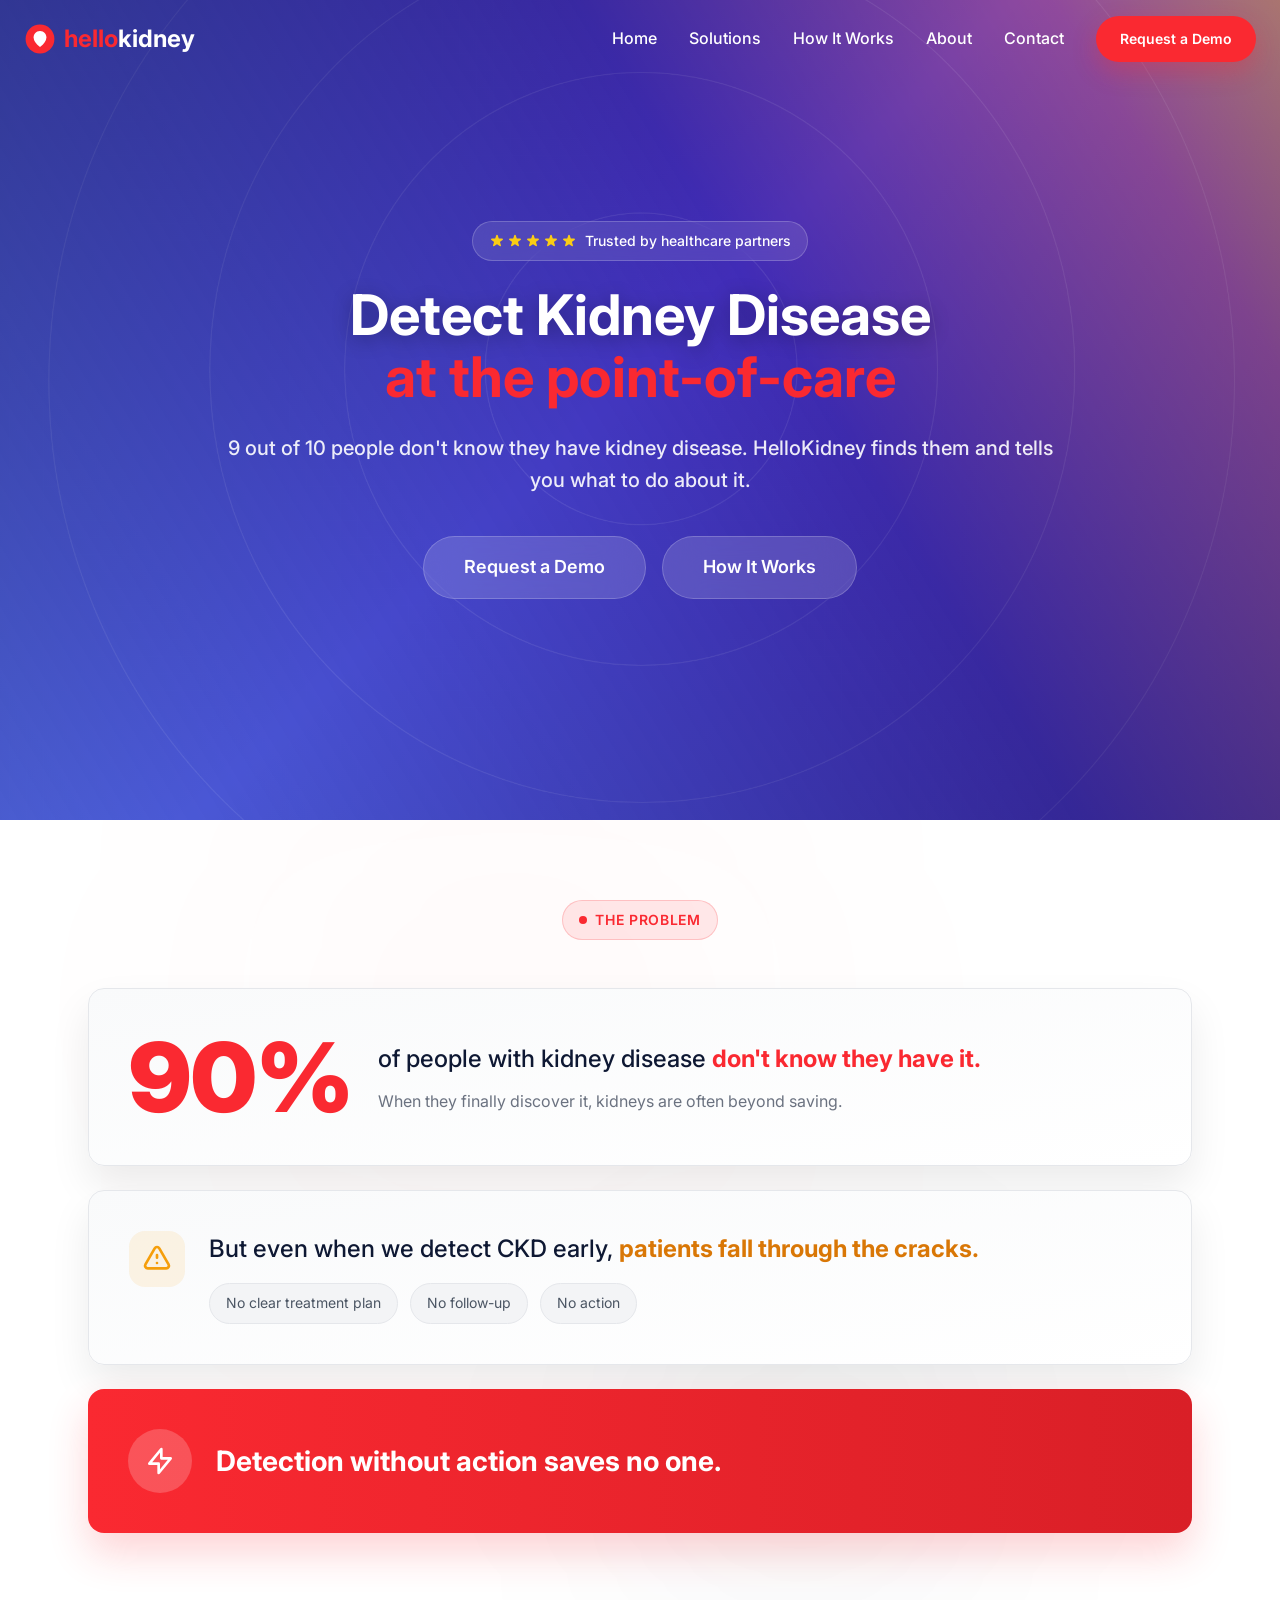
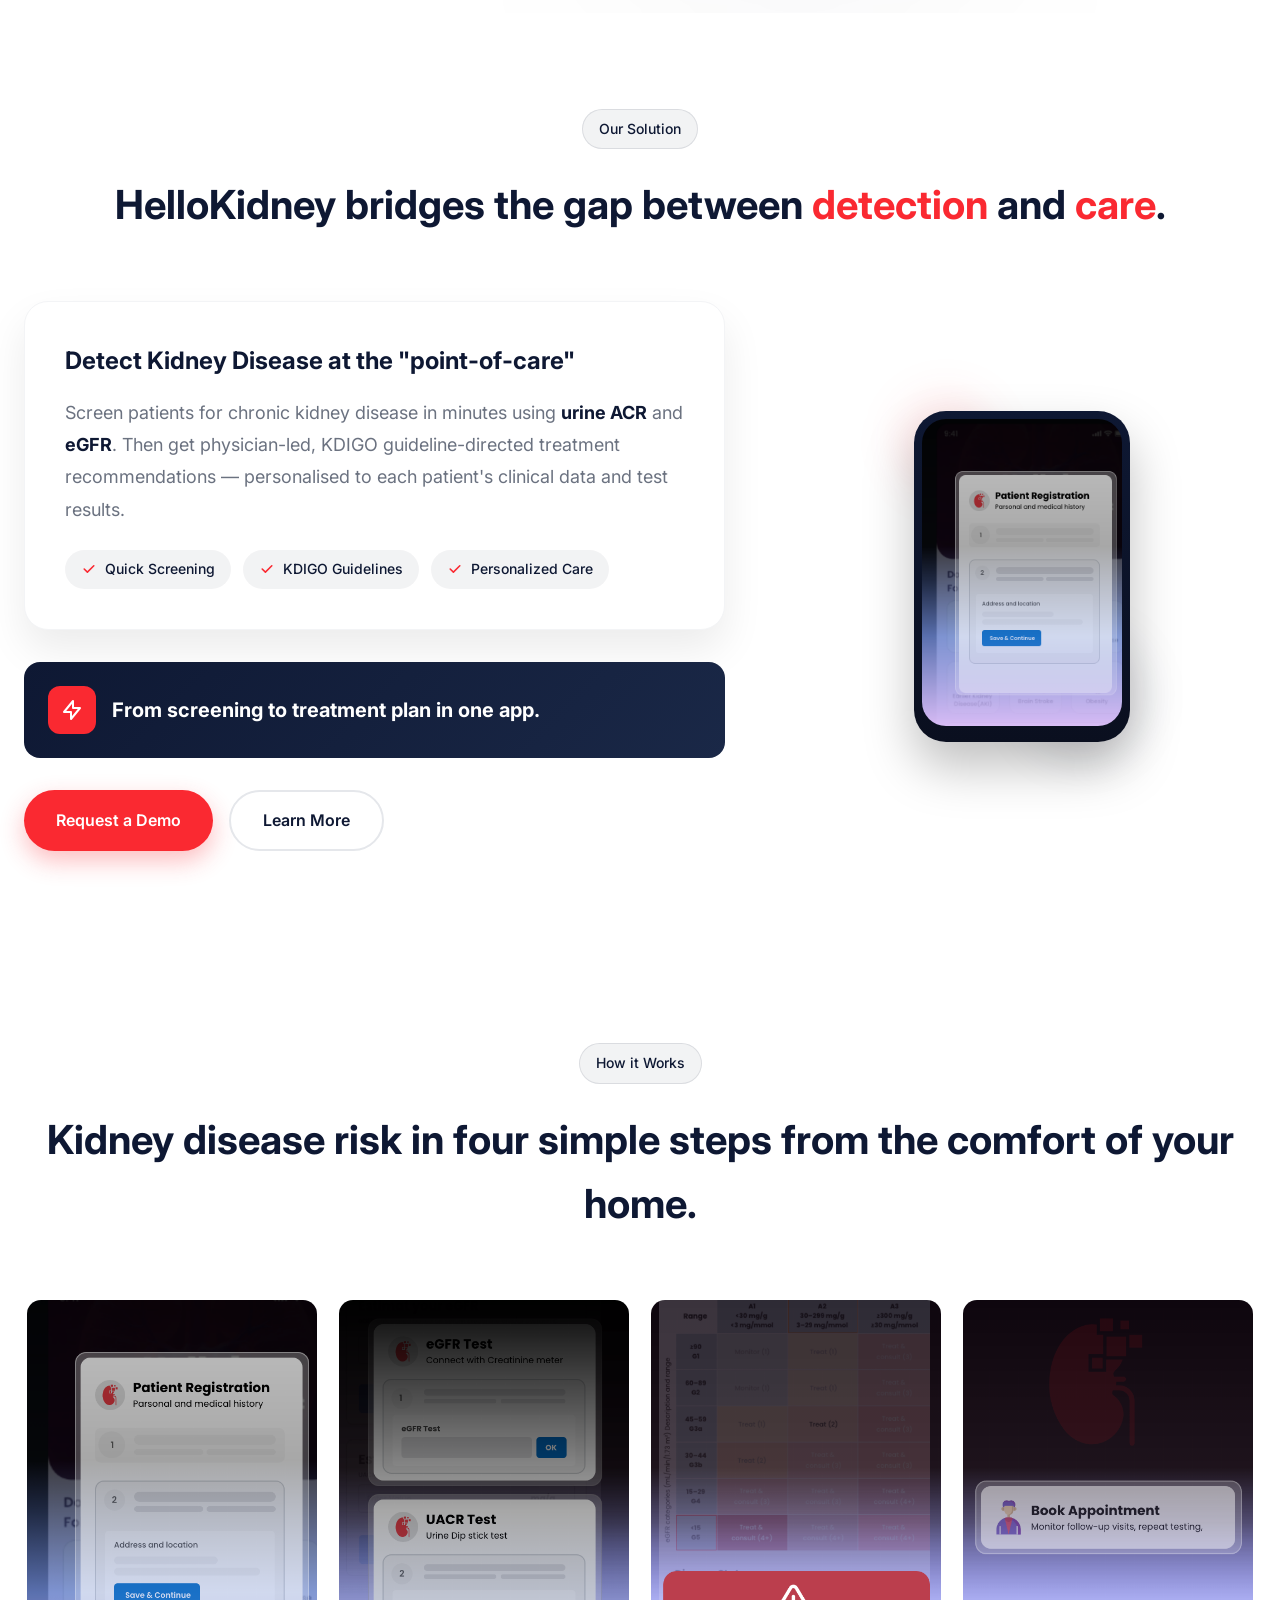
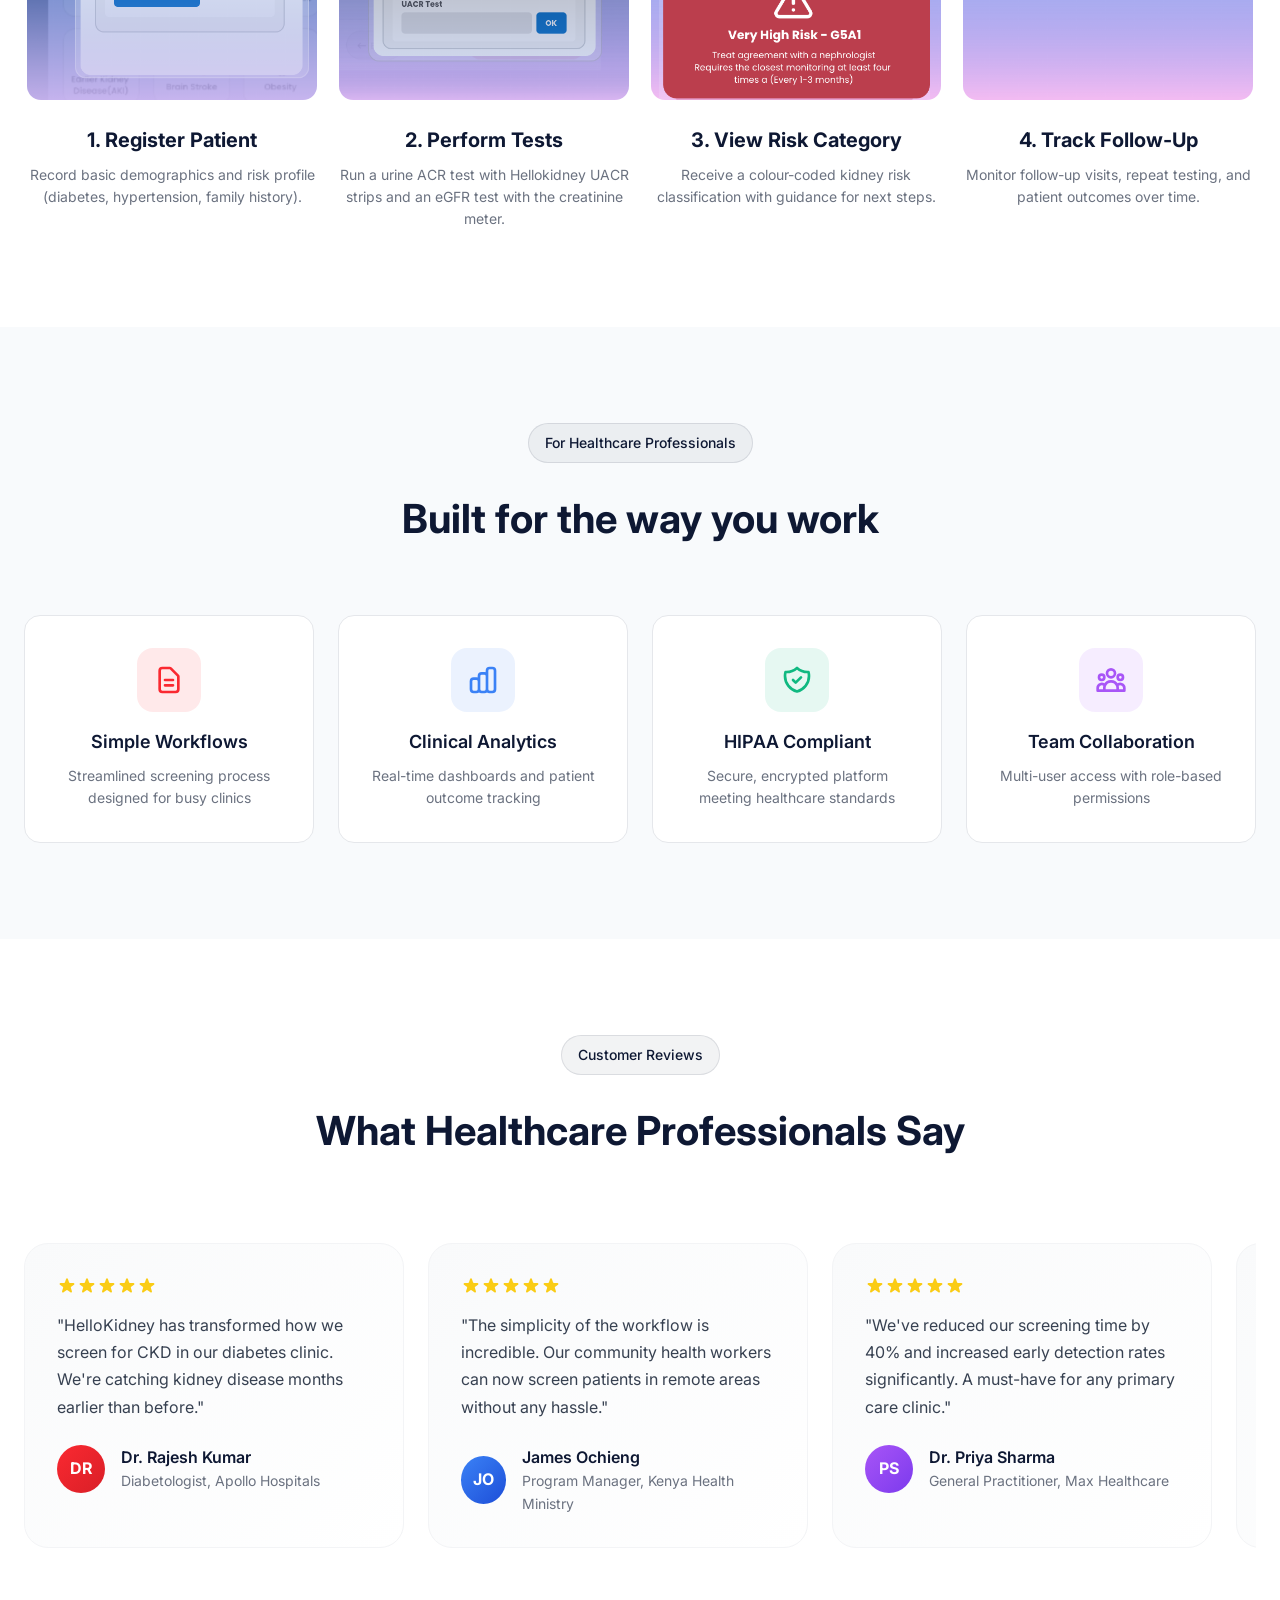
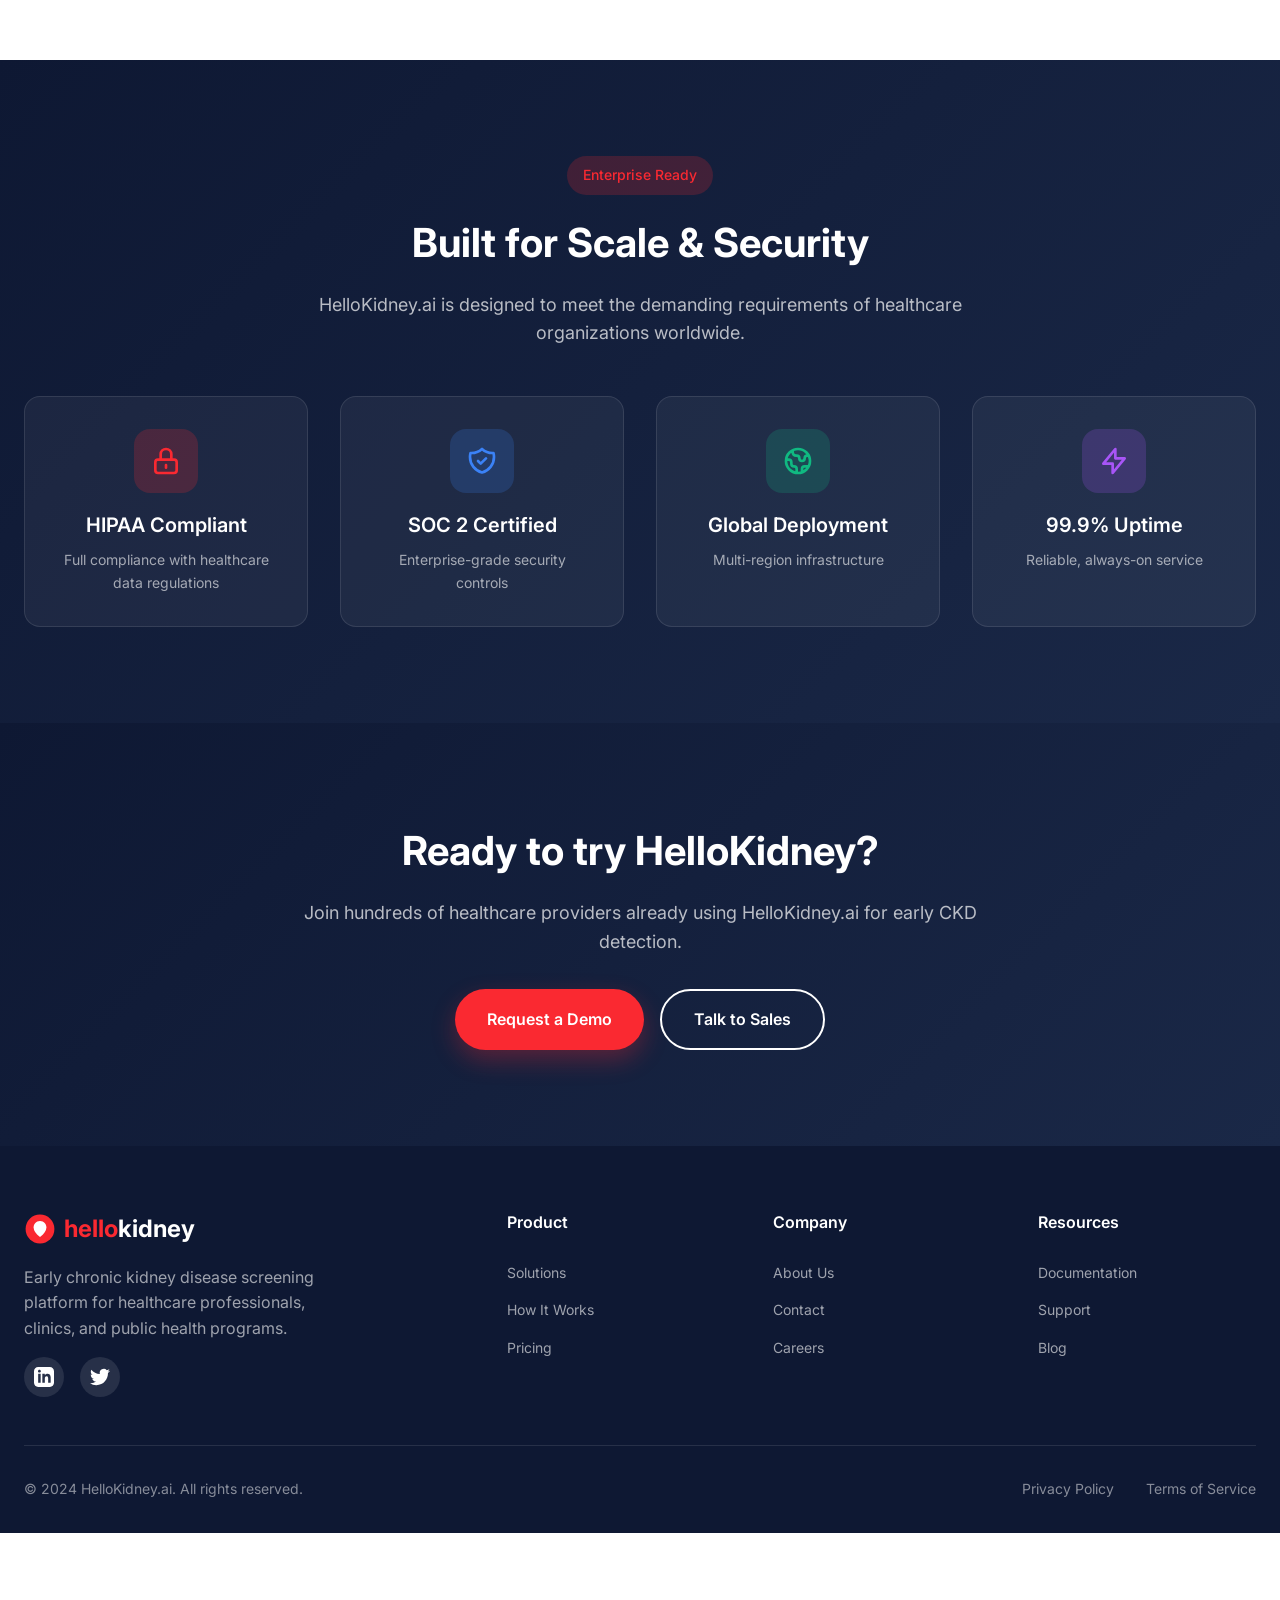
==== static-site/index.html @ 971dfc6e "auto-commit for ce0ed423-d155-4c43-a6c4-57b15a75990b" ====
<!DOCTYPE html>
<html lang="en">
<head>
  <meta charset="UTF-8">
  <meta name="viewport" content="width=device-width, initial-scale=1.0">
  <title>HelloKidney.ai - Early CKD Detection at Point-of-Care</title>
  <meta name="description" content="Detect Kidney Disease at the point-of-care. 9 out of 10 people don't know they have kidney disease. HelloKidney finds them and tells you what to do about it.">
  <link rel="preconnect" href="https://fonts.googleapis.com">
  <link rel="preconnect" href="https://fonts.gstatic.com" crossorigin>
  <link href="https://fonts.googleapis.com/css2?family=Inter:wght@400;500;600;700&display=swap" rel="stylesheet">
  <link rel="stylesheet" href="css/styles.css">
  <style>
    /* Additional styles for home page sections */
    .problem-card {
      background: white;
      border-radius: 1.5rem;
      padding: 2.5rem;
      box-shadow: 0 20px 40px rgba(0,0,0,0.08);
      border: 1px solid #f3f4f6;
    }
    .stat-highlight {
      font-size: 4rem;
      font-weight: 700;
      color: #FA2931;
      line-height: 1;
    }
    .solution-pill {
      display: inline-flex;
      align-items: center;
      gap: 0.5rem;
      padding: 0.5rem 1rem;
      background: rgba(14, 24, 51, 0.05);
      border-radius: 9999px;
      font-size: 0.875rem;
      font-weight: 500;
      color: #0E1833;
    }
    .solution-pill svg {
      width: 16px;
      height: 16px;
      color: #FA2931;
    }
    .review-card {
      flex-shrink: 0;
      width: 380px;
      background: linear-gradient(135deg, #f9fafb, #fff);
      padding: 2rem;
      border-radius: 1.5rem;
      border: 1px solid #f3f4f6;
      transition: all 0.3s ease;
    }
    .review-card:hover {
      box-shadow: 0 20px 40px rgba(0,0,0,0.1);
      border-color: rgba(250, 41, 49, 0.2);
    }
    .reviews-scroll {
      display: flex;
      gap: 1.5rem;
      overflow-x: auto;
      padding: 1rem 0;
      scrollbar-width: none;
      -ms-overflow-style: none;
    }
    .reviews-scroll::-webkit-scrollbar {
      display: none;
    }
    .star {
      width: 20px;
      height: 20px;
      color: #facc15;
    }
    .avatar {
      width: 48px;
      height: 48px;
      border-radius: 50%;
      display: flex;
      align-items: center;
      justify-content: center;
      color: white;
      font-weight: 700;
      font-size: 1rem;
    }
    .enterprise-card {
      background: white;
      border-radius: 1rem;
      padding: 2rem;
      text-align: center;
      border: 1px solid #e5e7eb;
      transition: all 0.3s ease;
    }
    .enterprise-card:hover {
      transform: translateY(-5px);
      box-shadow: 0 20px 40px rgba(0,0,0,0.1);
    }
    .enterprise-icon {
      width: 64px;
      height: 64px;
      border-radius: 1rem;
      display: flex;
      align-items: center;
      justify-content: center;
      margin: 0 auto 1rem;
    }
  </style>
</head>
<body>
  <!-- Header -->
  <header class="header dark">
    <div class="container header-container">
      <a href="index.html" class="logo">
        <svg class="logo-icon" viewBox="0 0 40 40" fill="none">
          <circle cx="20" cy="20" r="18" fill="#FA2931"/>
          <path d="M20 10C15 10 12 14 12 18C12 22 15 26 20 30C25 26 28 22 28 18C28 14 25 10 20 10Z" fill="white"/>
        </svg>
        <span><span class="logo-text-red">hello</span><span class="logo-text-dark">kidney</span></span>
      </a>
      
      <nav class="nav">
        <ul class="nav-links">
          <li><a href="index.html" class="nav-link active">Home</a></li>
          <li><a href="solutions.html" class="nav-link">Solutions</a></li>
          <li><a href="how-it-works.html" class="nav-link">How It Works</a></li>
          <li><a href="about.html" class="nav-link">About</a></li>
          <li><a href="contact.html" class="nav-link">Contact</a></li>
        </ul>
        <a href="contact.html" class="btn btn-primary nav-btn">Request a Demo</a>
        
        <button class="mobile-menu-btn" aria-label="Open menu">
          <svg fill="none" stroke="currentColor" viewBox="0 0 24 24">
            <path stroke-linecap="round" stroke-linejoin="round" stroke-width="2" d="M4 6h16M4 12h16M4 18h16"/>
          </svg>
        </button>
      </nav>
    </div>
  </header>

  <!-- Mobile Menu -->
  <div class="mobile-menu">
    <button class="mobile-menu-close" aria-label="Close menu">
      <svg width="24" height="24" fill="none" stroke="currentColor" viewBox="0 0 24 24">
        <path stroke-linecap="round" stroke-linejoin="round" stroke-width="2" d="M6 18L18 6M6 6l12 12"/>
      </svg>
    </button>
    <ul class="mobile-nav-links">
      <li><a href="index.html" class="mobile-nav-link active">Home</a></li>
      <li><a href="solutions.html" class="mobile-nav-link">Solutions</a></li>
      <li><a href="how-it-works.html" class="mobile-nav-link">How It Works</a></li>
      <li><a href="about.html" class="mobile-nav-link">About</a></li>
      <li><a href="contact.html" class="mobile-nav-link">Contact</a></li>
    </ul>
  </div>

  <!-- Hero Section -->
  <section class="hero" style="background-image: url('assets/hero-bg.png');">
    <div class="hero-overlay"></div>
    <div class="hero-content">
      <div class="hero-badge">
        <div class="stars">
          <svg class="star" fill="currentColor" viewBox="0 0 20 20"><path d="M9.049 2.927c.3-.921 1.603-.921 1.902 0l1.07 3.292a1 1 0 00.95.69h3.462c.969 0 1.371 1.24.588 1.81l-2.8 2.034a1 1 0 00-.364 1.118l1.07 3.292c.3.921-.755 1.688-1.54 1.118l-2.8-2.034a1 1 0 00-1.175 0l-2.8 2.034c-.784.57-1.838-.197-1.539-1.118l1.07-3.292a1 1 0 00-.364-1.118L2.98 8.72c-.783-.57-.38-1.81.588-1.81h3.461a1 1 0 00.951-.69l1.07-3.292z"/></svg>
          <svg class="star" fill="currentColor" viewBox="0 0 20 20"><path d="M9.049 2.927c.3-.921 1.603-.921 1.902 0l1.07 3.292a1 1 0 00.95.69h3.462c.969 0 1.371 1.24.588 1.81l-2.8 2.034a1 1 0 00-.364 1.118l1.07 3.292c.3.921-.755 1.688-1.54 1.118l-2.8-2.034a1 1 0 00-1.175 0l-2.8 2.034c-.784.57-1.838-.197-1.539-1.118l1.07-3.292a1 1 0 00-.364-1.118L2.98 8.72c-.783-.57-.38-1.81.588-1.81h3.461a1 1 0 00.951-.69l1.07-3.292z"/></svg>
          <svg class="star" fill="currentColor" viewBox="0 0 20 20"><path d="M9.049 2.927c.3-.921 1.603-.921 1.902 0l1.07 3.292a1 1 0 00.95.69h3.462c.969 0 1.371 1.24.588 1.81l-2.8 2.034a1 1 0 00-.364 1.118l1.07 3.292c.3.921-.755 1.688-1.54 1.118l-2.8-2.034a1 1 0 00-1.175 0l-2.8 2.034c-.784.57-1.838-.197-1.539-1.118l1.07-3.292a1 1 0 00-.364-1.118L2.98 8.72c-.783-.57-.38-1.81.588-1.81h3.461a1 1 0 00.951-.69l1.07-3.292z"/></svg>
          <svg class="star" fill="currentColor" viewBox="0 0 20 20"><path d="M9.049 2.927c.3-.921 1.603-.921 1.902 0l1.07 3.292a1 1 0 00.95.69h3.462c.969 0 1.371 1.24.588 1.81l-2.8 2.034a1 1 0 00-.364 1.118l1.07 3.292c.3.921-.755 1.688-1.54 1.118l-2.8-2.034a1 1 0 00-1.175 0l-2.8 2.034c-.784.57-1.838-.197-1.539-1.118l1.07-3.292a1 1 0 00-.364-1.118L2.98 8.72c-.783-.57-.38-1.81.588-1.81h3.461a1 1 0 00.951-.69l1.07-3.292z"/></svg>
          <svg class="star" fill="currentColor" viewBox="0 0 20 20"><path d="M9.049 2.927c.3-.921 1.603-.921 1.902 0l1.07 3.292a1 1 0 00.95.69h3.462c.969 0 1.371 1.24.588 1.81l-2.8 2.034a1 1 0 00-.364 1.118l1.07 3.292c.3.921-.755 1.688-1.54 1.118l-2.8-2.034a1 1 0 00-1.175 0l-2.8 2.034c-.784.57-1.838-.197-1.539-1.118l1.07-3.292a1 1 0 00-.364-1.118L2.98 8.72c-.783-.57-.38-1.81.588-1.81h3.461a1 1 0 00.951-.69l1.07-3.292z"/></svg>
        </div>
        <span>Trusted by healthcare partners</span>
      </div>
      
      <h1 class="hero-title">
        Detect Kidney Disease<br>
        <span class="highlight">at the point-of-care</span>
      </h1>
      
      <p class="hero-subtitle">
        9 out of 10 people don't know they have kidney disease. HelloKidney finds them and tells you what to do about it.
      </p>
      
      <div class="hero-buttons">
        <a href="contact.html" class="hero-btn">Request a Demo</a>
        <a href="how-it-works.html" class="hero-btn">How It Works</a>
      </div>
    </div>
  </section>

  <!-- The Problem Section -->
  <section class="section" style="background: #fff; padding-top: 5rem; padding-bottom: 5rem; position: relative; overflow: hidden;">
    <!-- Background Effects -->
    <div style="position: absolute; top: 0; left: 25%; width: 384px; height: 384px; background: rgba(250, 41, 49, 0.05); border-radius: 50%; filter: blur(150px);"></div>
    <div style="position: absolute; bottom: 0; right: 25%; width: 320px; height: 320px; background: rgba(14, 24, 51, 0.05); border-radius: 50%; filter: blur(120px);"></div>
    
    <div class="container" style="position: relative; z-index: 10; max-width: 72rem;">
      <!-- Section Label -->
      <div style="text-align: center; margin-bottom: 3rem;">
        <span style="display: inline-flex; align-items: center; gap: 0.5rem; background: rgba(250, 41, 49, 0.1); padding: 0.5rem 1rem; border-radius: 9999px; border: 1px solid rgba(250, 41, 49, 0.2);">
          <span style="width: 8px; height: 8px; background: #FA2931; border-radius: 50%;"></span>
          <span style="font-size: 0.875rem; color: #FA2931; font-weight: 600; text-transform: uppercase; letter-spacing: 0.05em;">The Problem</span>
        </span>
      </div>

      <!-- Three Stacked Cards -->
      <div style="display: flex; flex-direction: column; gap: 1.5rem;">
        
        <!-- Card 1 - The Statistic (90%) -->
        <div style="position: relative;">
          <div style="background: linear-gradient(to bottom right, #f9fafb, #fff); border: 1px solid #e5e7eb; border-radius: 1rem; padding: 2.5rem; transition: all 0.5s; box-shadow: 0 20px 40px rgba(0,0,0,0.08);">
            <div style="display: flex; flex-direction: column; gap: 1.5rem;">
              <div style="display: flex; flex-wrap: wrap; align-items: center; gap: 1.5rem;">
                <div style="flex-shrink: 0;">
                  <div style="font-size: 6rem; font-weight: 900; color: #FA2931; line-height: 1;">90%</div>
                </div>
                <div style="flex: 1;">
                  <p style="font-size: 1.5rem; color: #0E1833; font-weight: 500; line-height: 1.5;">
                    of people with kidney disease <span style="color: #FA2931; font-weight: 700;">don't know they have it.</span>
                  </p>
                  <p style="font-size: 1rem; color: #6b7280; margin-top: 0.75rem;">
                    When they finally discover it, kidneys are often beyond saving.
                  </p>
                </div>
              </div>
            </div>
          </div>
        </div>

        <!-- Card 2 - The Gap (Fall through the cracks) -->
        <div style="position: relative;">
          <div style="background: linear-gradient(to bottom right, #f9fafb, #fff); border: 1px solid #e5e7eb; border-radius: 1rem; padding: 2.5rem; transition: all 0.5s; box-shadow: 0 20px 40px rgba(0,0,0,0.08);">
            <div style="display: flex; flex-wrap: wrap; align-items: flex-start; gap: 1.5rem;">
              <div style="flex-shrink: 0;">
                <div style="width: 3.5rem; height: 3.5rem; border-radius: 1rem; background: rgba(245, 158, 11, 0.1); display: flex; align-items: center; justify-content: center;">
                  <svg style="width: 2rem; height: 2rem; color: #f59e0b;" fill="none" stroke="currentColor" viewBox="0 0 24 24">
                    <path stroke-linecap="round" stroke-linejoin="round" stroke-width="2" d="M12 9v2m0 4h.01m-6.938 4h13.856c1.54 0 2.502-1.667 1.732-3L13.732 4c-.77-1.333-2.694-1.333-3.464 0L3.34 16c-.77 1.333.192 3 1.732 3z" />
                  </svg>
                </div>
              </div>
              <div style="flex: 1;">
                <p style="font-size: 1.5rem; color: #0E1833; font-weight: 500; line-height: 1.5;">
                  But even when we detect CKD early, <span style="color: #d97706; font-weight: 700;">patients fall through the cracks.</span>
                </p>
                <div style="display: flex; flex-wrap: wrap; gap: 0.75rem; margin-top: 1rem;">
                  <span style="padding: 0.5rem 1rem; background: #f3f4f6; border-radius: 9999px; color: #4b5563; font-size: 0.875rem; border: 1px solid #e5e7eb;">No clear treatment plan</span>
                  <span style="padding: 0.5rem 1rem; background: #f3f4f6; border-radius: 9999px; color: #4b5563; font-size: 0.875rem; border: 1px solid #e5e7eb;">No follow-up</span>
                  <span style="padding: 0.5rem 1rem; background: #f3f4f6; border-radius: 9999px; color: #4b5563; font-size: 0.875rem; border: 1px solid #e5e7eb;">No action</span>
                </div>
              </div>
            </div>
          </div>
        </div>

        <!-- Card 3 - The Truth (Red card) -->
        <div style="position: relative;">
          <div style="background: linear-gradient(to right, #FA2931, #d91f27); border-radius: 1rem; padding: 2.5rem; box-shadow: 0 20px 40px rgba(250, 41, 49, 0.2);">
            <div style="display: flex; flex-wrap: wrap; align-items: center; gap: 1.5rem; text-align: left;">
              <div style="flex-shrink: 0;">
                <div style="width: 4rem; height: 4rem; border-radius: 50%; background: rgba(255, 255, 255, 0.2); display: flex; align-items: center; justify-content: center;">
                  <svg style="width: 2rem; height: 2rem; color: white;" fill="none" stroke="currentColor" viewBox="0 0 24 24">
                    <path stroke-linecap="round" stroke-linejoin="round" stroke-width="2" d="M13 10V3L4 14h7v7l9-11h-7z" />
                  </svg>
                </div>
              </div>
              <div style="flex: 1;">
                <p style="font-size: 1.75rem; color: white; font-weight: 700; line-height: 1.3;">
                  Detection without action saves no one.
                </p>
              </div>
            </div>
          </div>
        </div>

      </div>
    </div>
  </section>

  <!-- Our Solution Section -->
  <section class="section" style="background: #fff;">
    <div class="container">
      <div class="section-header">
        <span class="section-badge">Our Solution</span>
        <h2 class="section-title" style="font-size: 2.5rem;">HelloKidney bridges the gap between <span style="color: #FA2931;">detection</span> and <span style="color: #FA2931;">care</span>.</h2>
      </div>
      
      <div style="display: grid; grid-template-columns: 3fr 2fr; gap: 4rem; align-items: center;">
        <div>
          <div class="problem-card" style="margin-bottom: 2rem;">
            <h3 style="font-size: 1.5rem; font-weight: 700; color: #0E1833; margin-bottom: 1rem;">Detect Kidney Disease at the "point-of-care"</h3>
            <p style="font-size: 1.125rem; color: #6b7280; line-height: 1.8; margin-bottom: 1.5rem;">
              Screen patients for chronic kidney disease in minutes using <strong style="color: #0E1833;">urine ACR</strong> and <strong style="color: #0E1833;">eGFR</strong>. Then get physician-led, KDIGO guideline-directed treatment recommendations — personalised to each patient's clinical data and test results.
            </p>
            <div style="display: flex; flex-wrap: wrap; gap: 0.75rem;">
              <span class="solution-pill">
                <svg fill="currentColor" viewBox="0 0 20 20"><path fill-rule="evenodd" d="M16.707 5.293a1 1 0 010 1.414l-8 8a1 1 0 01-1.414 0l-4-4a1 1 0 011.414-1.414L8 12.586l7.293-7.293a1 1 0 011.414 0z" clip-rule="evenodd"/></svg>
                Quick Screening
              </span>
              <span class="solution-pill">
                <svg fill="currentColor" viewBox="0 0 20 20"><path fill-rule="evenodd" d="M16.707 5.293a1 1 0 010 1.414l-8 8a1 1 0 01-1.414 0l-4-4a1 1 0 011.414-1.414L8 12.586l7.293-7.293a1 1 0 011.414 0z" clip-rule="evenodd"/></svg>
                KDIGO Guidelines
              </span>
              <span class="solution-pill">
                <svg fill="currentColor" viewBox="0 0 20 20"><path fill-rule="evenodd" d="M16.707 5.293a1 1 0 010 1.414l-8 8a1 1 0 01-1.414 0l-4-4a1 1 0 011.414-1.414L8 12.586l7.293-7.293a1 1 0 011.414 0z" clip-rule="evenodd"/></svg>
                Personalized Care
              </span>
            </div>
          </div>
          
          <div style="background: linear-gradient(135deg, #0E1833, #1a2847); border-radius: 1rem; padding: 1.5rem; margin-bottom: 2rem;">
            <div style="display: flex; align-items: center; gap: 1rem;">
              <div style="width: 48px; height: 48px; border-radius: 0.75rem; background: #FA2931; display: flex; align-items: center; justify-content: center; flex-shrink: 0;">
                <svg width="24" height="24" fill="none" stroke="white" viewBox="0 0 24 24" stroke-width="2">
                  <path stroke-linecap="round" stroke-linejoin="round" d="M13 10V3L4 14h7v7l9-11h-7z"/>
                </svg>
              </div>
              <p style="font-size: 1.25rem; font-weight: 700; color: white;">From screening to treatment plan in one app.</p>
            </div>
          </div>
          
          <div style="display: flex; gap: 1rem; flex-wrap: wrap;">
            <a href="contact.html" class="btn btn-primary">Request a Demo</a>
            <a href="how-it-works.html" class="btn btn-secondary">Learn More</a>
          </div>
        </div>
        
        <div style="display: flex; justify-content: center;">
          <div style="position: relative;">
            <div style="position: absolute; top: -16px; left: -16px; width: 96px; height: 96px; background: rgba(250, 41, 49, 0.1); border-radius: 50%; filter: blur(20px);"></div>
            <div style="position: absolute; bottom: -16px; right: -16px; width: 128px; height: 128px; background: rgba(14, 24, 51, 0.1); border-radius: 50%; filter: blur(20px);"></div>
            <div style="position: relative; background: linear-gradient(180deg, #0E1833, #0a0f1f); border-radius: 2rem; padding: 8px; box-shadow: 0 25px 50px rgba(0,0,0,0.25);">
              <img src="assets/slide1.png" alt="HelloKidney App" style="width: 200px; border-radius: 1.5rem;">
            </div>
          </div>
        </div>
      </div>
    </div>
  </section>

  <!-- How It Works Section -->
  <section class="section" style="background: #fff;">
    <div class="container">
      <div class="section-header">
        <span class="section-badge">How it Works</span>
        <h2 class="section-title" style="font-size: 2.5rem;">Kidney disease risk in four simple steps from the comfort of your home.</h2>
      </div>
      
      <div class="steps-grid">
        <div class="step-card">
          <div class="step-image">
            <img src="assets/slide1.png" alt="Register Patient">
          </div>
          <h3 class="step-title">1. Register Patient</h3>
          <p class="step-desc">Record basic demographics and risk profile (diabetes, hypertension, family history).</p>
        </div>
        
        <div class="step-card">
          <div class="step-image">
            <img src="assets/slide2.png" alt="Perform Tests">
          </div>
          <h3 class="step-title">2. Perform Tests</h3>
          <p class="step-desc">Run a urine ACR test with Hellokidney UACR strips and an eGFR test with the creatinine meter.</p>
        </div>
        
        <div class="step-card">
          <div class="step-image">
            <img src="assets/slide3.png" alt="View Risk Category">
          </div>
          <h3 class="step-title">3. View Risk Category</h3>
          <p class="step-desc">Receive a colour-coded kidney risk classification with guidance for next steps.</p>
        </div>
        
        <div class="step-card">
          <div class="step-image">
            <img src="assets/slide4.png" alt="Track Follow-Up">
          </div>
          <h3 class="step-title">4. Track Follow-Up</h3>
          <p class="step-desc">Monitor follow-up visits, repeat testing, and patient outcomes over time.</p>
        </div>
      </div>
    </div>
  </section>

  <!-- For Healthcare Professionals Section -->
  <section class="section" style="background: #f8fafc;">
    <div class="container">
      <div class="section-header">
        <span class="section-badge">For Healthcare Professionals</span>
        <h2 class="section-title">Built for the way you work</h2>
      </div>
      
      <div style="display: grid; grid-template-columns: repeat(4, 1fr); gap: 1.5rem;">
        <div class="enterprise-card">
          <div class="enterprise-icon" style="background: rgba(250, 41, 49, 0.1);">
            <svg width="32" height="32" fill="none" stroke="#FA2931" viewBox="0 0 24 24" stroke-width="2">
              <path stroke-linecap="round" stroke-linejoin="round" d="M9 12h6m-6 4h6m2 5H7a2 2 0 01-2-2V5a2 2 0 012-2h5.586a1 1 0 01.707.293l5.414 5.414a1 1 0 01.293.707V19a2 2 0 01-2 2z"/>
            </svg>
          </div>
          <h3 style="font-size: 1.125rem; font-weight: 600; color: #0E1833; margin-bottom: 0.5rem;">Simple Workflows</h3>
          <p style="font-size: 0.875rem; color: #6b7280;">Streamlined screening process designed for busy clinics</p>
        </div>
        
        <div class="enterprise-card">
          <div class="enterprise-icon" style="background: rgba(59, 130, 246, 0.1);">
            <svg width="32" height="32" fill="none" stroke="#3B82F6" viewBox="0 0 24 24" stroke-width="2">
              <path stroke-linecap="round" stroke-linejoin="round" d="M9 19v-6a2 2 0 00-2-2H5a2 2 0 00-2 2v6a2 2 0 002 2h2a2 2 0 002-2zm0 0V9a2 2 0 012-2h2a2 2 0 012 2v10m-6 0a2 2 0 002 2h2a2 2 0 002-2m0 0V5a2 2 0 012-2h2a2 2 0 012 2v14a2 2 0 01-2 2h-2a2 2 0 01-2-2z"/>
            </svg>
          </div>
          <h3 style="font-size: 1.125rem; font-weight: 600; color: #0E1833; margin-bottom: 0.5rem;">Clinical Analytics</h3>
          <p style="font-size: 0.875rem; color: #6b7280;">Real-time dashboards and patient outcome tracking</p>
        </div>
        
        <div class="enterprise-card">
          <div class="enterprise-icon" style="background: rgba(16, 185, 129, 0.1);">
            <svg width="32" height="32" fill="none" stroke="#10B981" viewBox="0 0 24 24" stroke-width="2">
              <path stroke-linecap="round" stroke-linejoin="round" d="M9 12l2 2 4-4m5.618-4.016A11.955 11.955 0 0112 2.944a11.955 11.955 0 01-8.618 3.04A12.02 12.02 0 003 9c0 5.591 3.824 10.29 9 11.622 5.176-1.332 9-6.03 9-11.622 0-1.042-.133-2.052-.382-3.016z"/>
            </svg>
          </div>
          <h3 style="font-size: 1.125rem; font-weight: 600; color: #0E1833; margin-bottom: 0.5rem;">HIPAA Compliant</h3>
          <p style="font-size: 0.875rem; color: #6b7280;">Secure, encrypted platform meeting healthcare standards</p>
        </div>
        
        <div class="enterprise-card">
          <div class="enterprise-icon" style="background: rgba(168, 85, 247, 0.1);">
            <svg width="32" height="32" fill="none" stroke="#A855F7" viewBox="0 0 24 24" stroke-width="2">
              <path stroke-linecap="round" stroke-linejoin="round" d="M17 20h5v-2a3 3 0 00-5.356-1.857M17 20H7m10 0v-2c0-.656-.126-1.283-.356-1.857M7 20H2v-2a3 3 0 015.356-1.857M7 20v-2c0-.656.126-1.283.356-1.857m0 0a5.002 5.002 0 019.288 0M15 7a3 3 0 11-6 0 3 3 0 016 0zm6 3a2 2 0 11-4 0 2 2 0 014 0zM7 10a2 2 0 11-4 0 2 2 0 014 0z"/>
            </svg>
          </div>
          <h3 style="font-size: 1.125rem; font-weight: 600; color: #0E1833; margin-bottom: 0.5rem;">Team Collaboration</h3>
          <p style="font-size: 0.875rem; color: #6b7280;">Multi-user access with role-based permissions</p>
        </div>
      </div>
    </div>
  </section>

  <!-- Customer Reviews Section -->
  <section class="section" style="background: #fff;">
    <div class="container">
      <div class="section-header">
        <span class="section-badge">Customer Reviews</span>
        <h2 class="section-title" style="font-size: 2.5rem;">What Healthcare Professionals Say</h2>
      </div>
      
      <div class="reviews-scroll">
        <!-- Review 1 -->
        <div class="review-card">
          <div style="display: flex; margin-bottom: 1rem;">
            <svg class="star" fill="currentColor" viewBox="0 0 20 20"><path d="M9.049 2.927c.3-.921 1.603-.921 1.902 0l1.07 3.292a1 1 0 00.95.69h3.462c.969 0 1.371 1.24.588 1.81l-2.8 2.034a1 1 0 00-.364 1.118l1.07 3.292c.3.921-.755 1.688-1.54 1.118l-2.8-2.034a1 1 0 00-1.175 0l-2.8 2.034c-.784.57-1.838-.197-1.539-1.118l1.07-3.292a1 1 0 00-.364-1.118L2.98 8.72c-.783-.57-.38-1.81.588-1.81h3.461a1 1 0 00.951-.69l1.07-3.292z"/></svg>
            <svg class="star" fill="currentColor" viewBox="0 0 20 20"><path d="M9.049 2.927c.3-.921 1.603-.921 1.902 0l1.07 3.292a1 1 0 00.95.69h3.462c.969 0 1.371 1.24.588 1.81l-2.8 2.034a1 1 0 00-.364 1.118l1.07 3.292c.3.921-.755 1.688-1.54 1.118l-2.8-2.034a1 1 0 00-1.175 0l-2.8 2.034c-.784.57-1.838-.197-1.539-1.118l1.07-3.292a1 1 0 00-.364-1.118L2.98 8.72c-.783-.57-.38-1.81.588-1.81h3.461a1 1 0 00.951-.69l1.07-3.292z"/></svg>
            <svg class="star" fill="currentColor" viewBox="0 0 20 20"><path d="M9.049 2.927c.3-.921 1.603-.921 1.902 0l1.07 3.292a1 1 0 00.95.69h3.462c.969 0 1.371 1.24.588 1.81l-2.8 2.034a1 1 0 00-.364 1.118l1.07 3.292c.3.921-.755 1.688-1.54 1.118l-2.8-2.034a1 1 0 00-1.175 0l-2.8 2.034c-.784.57-1.838-.197-1.539-1.118l1.07-3.292a1 1 0 00-.364-1.118L2.98 8.72c-.783-.57-.38-1.81.588-1.81h3.461a1 1 0 00.951-.69l1.07-3.292z"/></svg>
            <svg class="star" fill="currentColor" viewBox="0 0 20 20"><path d="M9.049 2.927c.3-.921 1.603-.921 1.902 0l1.07 3.292a1 1 0 00.95.69h3.462c.969 0 1.371 1.24.588 1.81l-2.8 2.034a1 1 0 00-.364 1.118l1.07 3.292c.3.921-.755 1.688-1.54 1.118l-2.8-2.034a1 1 0 00-1.175 0l-2.8 2.034c-.784.57-1.838-.197-1.539-1.118l1.07-3.292a1 1 0 00-.364-1.118L2.98 8.72c-.783-.57-.38-1.81.588-1.81h3.461a1 1 0 00.951-.69l1.07-3.292z"/></svg>
            <svg class="star" fill="currentColor" viewBox="0 0 20 20"><path d="M9.049 2.927c.3-.921 1.603-.921 1.902 0l1.07 3.292a1 1 0 00.95.69h3.462c.969 0 1.371 1.24.588 1.81l-2.8 2.034a1 1 0 00-.364 1.118l1.07 3.292c.3.921-.755 1.688-1.54 1.118l-2.8-2.034a1 1 0 00-1.175 0l-2.8 2.034c-.784.57-1.838-.197-1.539-1.118l1.07-3.292a1 1 0 00-.364-1.118L2.98 8.72c-.783-.57-.38-1.81.588-1.81h3.461a1 1 0 00.951-.69l1.07-3.292z"/></svg>
          </div>
          <p style="color: #374151; line-height: 1.7; margin-bottom: 1.5rem;">"HelloKidney has transformed how we screen for CKD in our diabetes clinic. We're catching kidney disease months earlier than before."</p>
          <div style="display: flex; align-items: center;">
            <div class="avatar" style="background: linear-gradient(135deg, #FA2931, #d91f27); margin-right: 1rem;">DR</div>
            <div>
              <div style="font-weight: 600; color: #0E1833;">Dr. Rajesh Kumar</div>
              <div style="font-size: 0.875rem; color: #6b7280;">Diabetologist, Apollo Hospitals</div>
            </div>
          </div>
        </div>
        
        <!-- Review 2 -->
        <div class="review-card">
          <div style="display: flex; margin-bottom: 1rem;">
            <svg class="star" fill="currentColor" viewBox="0 0 20 20"><path d="M9.049 2.927c.3-.921 1.603-.921 1.902 0l1.07 3.292a1 1 0 00.95.69h3.462c.969 0 1.371 1.24.588 1.81l-2.8 2.034a1 1 0 00-.364 1.118l1.07 3.292c.3.921-.755 1.688-1.54 1.118l-2.8-2.034a1 1 0 00-1.175 0l-2.8 2.034c-.784.57-1.838-.197-1.539-1.118l1.07-3.292a1 1 0 00-.364-1.118L2.98 8.72c-.783-.57-.38-1.81.588-1.81h3.461a1 1 0 00.951-.69l1.07-3.292z"/></svg>
            <svg class="star" fill="currentColor" viewBox="0 0 20 20"><path d="M9.049 2.927c.3-.921 1.603-.921 1.902 0l1.07 3.292a1 1 0 00.95.69h3.462c.969 0 1.371 1.24.588 1.81l-2.8 2.034a1 1 0 00-.364 1.118l1.07 3.292c.3.921-.755 1.688-1.54 1.118l-2.8-2.034a1 1 0 00-1.175 0l-2.8 2.034c-.784.57-1.838-.197-1.539-1.118l1.07-3.292a1 1 0 00-.364-1.118L2.98 8.72c-.783-.57-.38-1.81.588-1.81h3.461a1 1 0 00.951-.69l1.07-3.292z"/></svg>
            <svg class="star" fill="currentColor" viewBox="0 0 20 20"><path d="M9.049 2.927c.3-.921 1.603-.921 1.902 0l1.07 3.292a1 1 0 00.95.69h3.462c.969 0 1.371 1.24.588 1.81l-2.8 2.034a1 1 0 00-.364 1.118l1.07 3.292c.3.921-.755 1.688-1.54 1.118l-2.8-2.034a1 1 0 00-1.175 0l-2.8 2.034c-.784.57-1.838-.197-1.539-1.118l1.07-3.292a1 1 0 00-.364-1.118L2.98 8.72c-.783-.57-.38-1.81.588-1.81h3.461a1 1 0 00.951-.69l1.07-3.292z"/></svg>
            <svg class="star" fill="currentColor" viewBox="0 0 20 20"><path d="M9.049 2.927c.3-.921 1.603-.921 1.902 0l1.07 3.292a1 1 0 00.95.69h3.462c.969 0 1.371 1.24.588 1.81l-2.8 2.034a1 1 0 00-.364 1.118l1.07 3.292c.3.921-.755 1.688-1.54 1.118l-2.8-2.034a1 1 0 00-1.175 0l-2.8 2.034c-.784.57-1.838-.197-1.539-1.118l1.07-3.292a1 1 0 00-.364-1.118L2.98 8.72c-.783-.57-.38-1.81.588-1.81h3.461a1 1 0 00.951-.69l1.07-3.292z"/></svg>
            <svg class="star" fill="currentColor" viewBox="0 0 20 20"><path d="M9.049 2.927c.3-.921 1.603-.921 1.902 0l1.07 3.292a1 1 0 00.95.69h3.462c.969 0 1.371 1.24.588 1.81l-2.8 2.034a1 1 0 00-.364 1.118l1.07 3.292c.3.921-.755 1.688-1.54 1.118l-2.8-2.034a1 1 0 00-1.175 0l-2.8 2.034c-.784.57-1.838-.197-1.539-1.118l1.07-3.292a1 1 0 00-.364-1.118L2.98 8.72c-.783-.57-.38-1.81.588-1.81h3.461a1 1 0 00.951-.69l1.07-3.292z"/></svg>
          </div>
          <p style="color: #374151; line-height: 1.7; margin-bottom: 1.5rem;">"The simplicity of the workflow is incredible. Our community health workers can now screen patients in remote areas without any hassle."</p>
          <div style="display: flex; align-items: center;">
            <div class="avatar" style="background: linear-gradient(135deg, #3B82F6, #1d4ed8); margin-right: 1rem;">JO</div>
            <div>
              <div style="font-weight: 600; color: #0E1833;">James Ochieng</div>
              <div style="font-size: 0.875rem; color: #6b7280;">Program Manager, Kenya Health Ministry</div>
            </div>
          </div>
        </div>
        
        <!-- Review 3 -->
        <div class="review-card">
          <div style="display: flex; margin-bottom: 1rem;">
            <svg class="star" fill="currentColor" viewBox="0 0 20 20"><path d="M9.049 2.927c.3-.921 1.603-.921 1.902 0l1.07 3.292a1 1 0 00.95.69h3.462c.969 0 1.371 1.24.588 1.81l-2.8 2.034a1 1 0 00-.364 1.118l1.07 3.292c.3.921-.755 1.688-1.54 1.118l-2.8-2.034a1 1 0 00-1.175 0l-2.8 2.034c-.784.57-1.838-.197-1.539-1.118l1.07-3.292a1 1 0 00-.364-1.118L2.98 8.72c-.783-.57-.38-1.81.588-1.81h3.461a1 1 0 00.951-.69l1.07-3.292z"/></svg>
            <svg class="star" fill="currentColor" viewBox="0 0 20 20"><path d="M9.049 2.927c.3-.921 1.603-.921 1.902 0l1.07 3.292a1 1 0 00.95.69h3.462c.969 0 1.371 1.24.588 1.81l-2.8 2.034a1 1 0 00-.364 1.118l1.07 3.292c.3.921-.755 1.688-1.54 1.118l-2.8-2.034a1 1 0 00-1.175 0l-2.8 2.034c-.784.57-1.838-.197-1.539-1.118l1.07-3.292a1 1 0 00-.364-1.118L2.98 8.72c-.783-.57-.38-1.81.588-1.81h3.461a1 1 0 00.951-.69l1.07-3.292z"/></svg>
            <svg class="star" fill="currentColor" viewBox="0 0 20 20"><path d="M9.049 2.927c.3-.921 1.603-.921 1.902 0l1.07 3.292a1 1 0 00.95.69h3.462c.969 0 1.371 1.24.588 1.81l-2.8 2.034a1 1 0 00-.364 1.118l1.07 3.292c.3.921-.755 1.688-1.54 1.118l-2.8-2.034a1 1 0 00-1.175 0l-2.8 2.034c-.784.57-1.838-.197-1.539-1.118l1.07-3.292a1 1 0 00-.364-1.118L2.98 8.72c-.783-.57-.38-1.81.588-1.81h3.461a1 1 0 00.951-.69l1.07-3.292z"/></svg>
            <svg class="star" fill="currentColor" viewBox="0 0 20 20"><path d="M9.049 2.927c.3-.921 1.603-.921 1.902 0l1.07 3.292a1 1 0 00.95.69h3.462c.969 0 1.371 1.24.588 1.81l-2.8 2.034a1 1 0 00-.364 1.118l1.07 3.292c.3.921-.755 1.688-1.54 1.118l-2.8-2.034a1 1 0 00-1.175 0l-2.8 2.034c-.784.57-1.838-.197-1.539-1.118l1.07-3.292a1 1 0 00-.364-1.118L2.98 8.72c-.783-.57-.38-1.81.588-1.81h3.461a1 1 0 00.951-.69l1.07-3.292z"/></svg>
            <svg class="star" fill="currentColor" viewBox="0 0 20 20"><path d="M9.049 2.927c.3-.921 1.603-.921 1.902 0l1.07 3.292a1 1 0 00.95.69h3.462c.969 0 1.371 1.24.588 1.81l-2.8 2.034a1 1 0 00-.364 1.118l1.07 3.292c.3.921-.755 1.688-1.54 1.118l-2.8-2.034a1 1 0 00-1.175 0l-2.8 2.034c-.784.57-1.838-.197-1.539-1.118l1.07-3.292a1 1 0 00-.364-1.118L2.98 8.72c-.783-.57-.38-1.81.588-1.81h3.461a1 1 0 00.951-.69l1.07-3.292z"/></svg>
          </div>
          <p style="color: #374151; line-height: 1.7; margin-bottom: 1.5rem;">"We've reduced our screening time by 40% and increased early detection rates significantly. A must-have for any primary care clinic."</p>
          <div style="display: flex; align-items: center;">
            <div class="avatar" style="background: linear-gradient(135deg, #A855F7, #7c3aed); margin-right: 1rem;">PS</div>
            <div>
              <div style="font-weight: 600; color: #0E1833;">Dr. Priya Sharma</div>
              <div style="font-size: 0.875rem; color: #6b7280;">General Practitioner, Max Healthcare</div>
            </div>
          </div>
        </div>
        
        <!-- Review 4 -->
        <div class="review-card">
          <div style="display: flex; margin-bottom: 1rem;">
            <svg class="star" fill="currentColor" viewBox="0 0 20 20"><path d="M9.049 2.927c.3-.921 1.603-.921 1.902 0l1.07 3.292a1 1 0 00.95.69h3.462c.969 0 1.371 1.24.588 1.81l-2.8 2.034a1 1 0 00-.364 1.118l1.07 3.292c.3.921-.755 1.688-1.54 1.118l-2.8-2.034a1 1 0 00-1.175 0l-2.8 2.034c-.784.57-1.838-.197-1.539-1.118l1.07-3.292a1 1 0 00-.364-1.118L2.98 8.72c-.783-.57-.38-1.81.588-1.81h3.461a1 1 0 00.951-.69l1.07-3.292z"/></svg>
            <svg class="star" fill="currentColor" viewBox="0 0 20 20"><path d="M9.049 2.927c.3-.921 1.603-.921 1.902 0l1.07 3.292a1 1 0 00.95.69h3.462c.969 0 1.371 1.24.588 1.81l-2.8 2.034a1 1 0 00-.364 1.118l1.07 3.292c.3.921-.755 1.688-1.54 1.118l-2.8-2.034a1 1 0 00-1.175 0l-2.8 2.034c-.784.57-1.838-.197-1.539-1.118l1.07-3.292a1 1 0 00-.364-1.118L2.98 8.72c-.783-.57-.38-1.81.588-1.81h3.461a1 1 0 00.951-.69l1.07-3.292z"/></svg>
            <svg class="star" fill="currentColor" viewBox="0 0 20 20"><path d="M9.049 2.927c.3-.921 1.603-.921 1.902 0l1.07 3.292a1 1 0 00.95.69h3.462c.969 0 1.371 1.24.588 1.81l-2.8 2.034a1 1 0 00-.364 1.118l1.07 3.292c.3.921-.755 1.688-1.54 1.118l-2.8-2.034a1 1 0 00-1.175 0l-2.8 2.034c-.784.57-1.838-.197-1.539-1.118l1.07-3.292a1 1 0 00-.364-1.118L2.98 8.72c-.783-.57-.38-1.81.588-1.81h3.461a1 1 0 00.951-.69l1.07-3.292z"/></svg>
            <svg class="star" fill="currentColor" viewBox="0 0 20 20"><path d="M9.049 2.927c.3-.921 1.603-.921 1.902 0l1.07 3.292a1 1 0 00.95.69h3.462c.969 0 1.371 1.24.588 1.81l-2.8 2.034a1 1 0 00-.364 1.118l1.07 3.292c.3.921-.755 1.688-1.54 1.118l-2.8-2.034a1 1 0 00-1.175 0l-2.8 2.034c-.784.57-1.838-.197-1.539-1.118l1.07-3.292a1 1 0 00-.364-1.118L2.98 8.72c-.783-.57-.38-1.81.588-1.81h3.461a1 1 0 00.951-.69l1.07-3.292z"/></svg>
            <svg class="star" fill="currentColor" viewBox="0 0 20 20"><path d="M9.049 2.927c.3-.921 1.603-.921 1.902 0l1.07 3.292a1 1 0 00.95.69h3.462c.969 0 1.371 1.24.588 1.81l-2.8 2.034a1 1 0 00-.364 1.118l1.07 3.292c.3.921-.755 1.688-1.54 1.118l-2.8-2.034a1 1 0 00-1.175 0l-2.8 2.034c-.784.57-1.838-.197-1.539-1.118l1.07-3.292a1 1 0 00-.364-1.118L2.98 8.72c-.783-.57-.38-1.81.588-1.81h3.461a1 1 0 00.951-.69l1.07-3.292z"/></svg>
          </div>
          <p style="color: #374151; line-height: 1.7; margin-bottom: 1.5rem;">"The color-coded risk classification makes it so easy to explain results to patients. They understand immediately what steps to take."</p>
          <div style="display: flex; align-items: center;">
            <div class="avatar" style="background: linear-gradient(135deg, #14b8a6, #0d9488); margin-right: 1rem;">AM</div>
            <div>
              <div style="font-weight: 600; color: #0E1833;">Dr. Amit Mehta</div>
              <div style="font-size: 0.875rem; color: #6b7280;">Nephrologist, Fortis Hospital</div>
            </div>
          </div>
        </div>
      </div>
    </div>
  </section>

  <!-- Enterprise Ready Section -->
  <section class="section" style="background: linear-gradient(135deg, #0E1833, #1a2847);">
    <div class="container">
      <div style="text-align: center; margin-bottom: 3rem;">
        <span style="display: inline-block; background: rgba(250, 41, 49, 0.2); color: #FA2931; padding: 0.5rem 1rem; border-radius: 9999px; font-size: 0.875rem; font-weight: 500; margin-bottom: 1rem;">Enterprise Ready</span>
        <h2 style="font-size: 2.5rem; font-weight: 700; color: #fff; margin-bottom: 1rem;">Built for Scale & Security</h2>
        <p style="font-size: 1.125rem; color: rgba(255,255,255,0.7); max-width: 700px; margin: 0 auto;">
          HelloKidney.ai is designed to meet the demanding requirements of healthcare organizations worldwide.
        </p>
      </div>
      
      <div style="display: grid; grid-template-columns: repeat(4, 1fr); gap: 2rem;">
        <div style="text-align: center; padding: 2rem; background: rgba(255,255,255,0.05); border-radius: 1rem; border: 1px solid rgba(255,255,255,0.1);">
          <div style="width: 64px; height: 64px; background: rgba(250, 41, 49, 0.2); border-radius: 1rem; display: flex; align-items: center; justify-content: center; margin: 0 auto 1rem;">
            <svg width="32" height="32" fill="none" stroke="#FA2931" viewBox="0 0 24 24" stroke-width="2">
              <path stroke-linecap="round" stroke-linejoin="round" d="M12 15v2m-6 4h12a2 2 0 002-2v-6a2 2 0 00-2-2H6a2 2 0 00-2 2v6a2 2 0 002 2zm10-10V7a4 4 0 00-8 0v4h8z"/>
            </svg>
          </div>
          <h3 style="font-size: 1.25rem; font-weight: 600; color: #fff; margin-bottom: 0.5rem;">HIPAA Compliant</h3>
          <p style="font-size: 0.875rem; color: rgba(255,255,255,0.6);">Full compliance with healthcare data regulations</p>
        </div>
        
        <div style="text-align: center; padding: 2rem; background: rgba(255,255,255,0.05); border-radius: 1rem; border: 1px solid rgba(255,255,255,0.1);">
          <div style="width: 64px; height: 64px; background: rgba(59, 130, 246, 0.2); border-radius: 1rem; display: flex; align-items: center; justify-content: center; margin: 0 auto 1rem;">
            <svg width="32" height="32" fill="none" stroke="#3B82F6" viewBox="0 0 24 24" stroke-width="2">
              <path stroke-linecap="round" stroke-linejoin="round" d="M9 12l2 2 4-4m5.618-4.016A11.955 11.955 0 0112 2.944a11.955 11.955 0 01-8.618 3.04A12.02 12.02 0 003 9c0 5.591 3.824 10.29 9 11.622 5.176-1.332 9-6.03 9-11.622 0-1.042-.133-2.052-.382-3.016z"/>
            </svg>
          </div>
          <h3 style="font-size: 1.25rem; font-weight: 600; color: #fff; margin-bottom: 0.5rem;">SOC 2 Certified</h3>
          <p style="font-size: 0.875rem; color: rgba(255,255,255,0.6);">Enterprise-grade security controls</p>
        </div>
        
        <div style="text-align: center; padding: 2rem; background: rgba(255,255,255,0.05); border-radius: 1rem; border: 1px solid rgba(255,255,255,0.1);">
          <div style="width: 64px; height: 64px; background: rgba(16, 185, 129, 0.2); border-radius: 1rem; display: flex; align-items: center; justify-content: center; margin: 0 auto 1rem;">
            <svg width="32" height="32" fill="none" stroke="#10B981" viewBox="0 0 24 24" stroke-width="2">
              <path stroke-linecap="round" stroke-linejoin="round" d="M3.055 11H5a2 2 0 012 2v1a2 2 0 002 2 2 2 0 012 2v2.945M8 3.935V5.5A2.5 2.5 0 0010.5 8h.5a2 2 0 012 2 2 2 0 104 0 2 2 0 012-2h1.064M15 20.488V18a2 2 0 012-2h3.064M21 12a9 9 0 11-18 0 9 9 0 0118 0z"/>
            </svg>
          </div>
          <h3 style="font-size: 1.25rem; font-weight: 600; color: #fff; margin-bottom: 0.5rem;">Global Deployment</h3>
          <p style="font-size: 0.875rem; color: rgba(255,255,255,0.6);">Multi-region infrastructure</p>
        </div>
        
        <div style="text-align: center; padding: 2rem; background: rgba(255,255,255,0.05); border-radius: 1rem; border: 1px solid rgba(255,255,255,0.1);">
          <div style="width: 64px; height: 64px; background: rgba(168, 85, 247, 0.2); border-radius: 1rem; display: flex; align-items: center; justify-content: center; margin: 0 auto 1rem;">
            <svg width="32" height="32" fill="none" stroke="#A855F7" viewBox="0 0 24 24" stroke-width="2">
              <path stroke-linecap="round" stroke-linejoin="round" d="M13 10V3L4 14h7v7l9-11h-7z"/>
            </svg>
          </div>
          <h3 style="font-size: 1.25rem; font-weight: 600; color: #fff; margin-bottom: 0.5rem;">99.9% Uptime</h3>
          <p style="font-size: 0.875rem; color: rgba(255,255,255,0.6);">Reliable, always-on service</p>
        </div>
      </div>
    </div>
  </section>

  <!-- CTA Section -->
  <section class="cta-section">
    <div class="container">
      <div class="cta-content">
        <h2 class="cta-title">Ready to try HelloKidney?</h2>
        <p class="cta-subtitle">Join hundreds of healthcare providers already using HelloKidney.ai for early CKD detection.</p>
        <div class="cta-buttons">
          <a href="contact.html" class="btn btn-primary">Request a Demo</a>
          <a href="contact.html" class="btn btn-outline-white">Talk to Sales</a>
        </div>
      </div>
    </div>
  </section>

  <!-- Footer -->
  <footer class="footer">
    <div class="container">
      <div class="footer-grid">
        <div class="footer-brand">
          <a href="index.html" class="logo">
            <svg class="logo-icon" viewBox="0 0 40 40" fill="none">
              <circle cx="20" cy="20" r="18" fill="#FA2931"/>
              <path d="M20 10C15 10 12 14 12 18C12 22 15 26 20 30C25 26 28 22 28 18C28 14 25 10 20 10Z" fill="white"/>
            </svg>
            <span><span class="logo-text-red">hello</span><span style="color: #fff;">kidney</span></span>
          </a>
          <p>Early chronic kidney disease screening platform for healthcare professionals, clinics, and public health programs.</p>
          <div class="footer-social">
            <a href="#" aria-label="LinkedIn">
              <svg width="20" height="20" fill="currentColor" viewBox="0 0 24 24"><path d="M19 0h-14c-2.761 0-5 2.239-5 5v14c0 2.761 2.239 5 5 5h14c2.762 0 5-2.239 5-5v-14c0-2.761-2.238-5-5-5zm-11 19h-3v-11h3v11zm-1.5-12.268c-.966 0-1.75-.79-1.75-1.764s.784-1.764 1.75-1.764 1.75.79 1.75 1.764-.783 1.764-1.75 1.764zm13.5 12.268h-3v-5.604c0-3.368-4-3.113-4 0v5.604h-3v-11h3v1.765c1.396-2.586 7-2.777 7 2.476v6.759z"/></svg>
            </a>
            <a href="#" aria-label="Twitter">
              <svg width="20" height="20" fill="currentColor" viewBox="0 0 24 24"><path d="M23.953 4.57a10 10 0 01-2.825.775 4.958 4.958 0 002.163-2.723c-.951.555-2.005.959-3.127 1.184a4.92 4.92 0 00-8.384 4.482C7.69 8.095 4.067 6.13 1.64 3.162a4.822 4.822 0 00-.666 2.475c0 1.71.87 3.213 2.188 4.096a4.904 4.904 0 01-2.228-.616v.06a4.923 4.923 0 003.946 4.827 4.996 4.996 0 01-2.212.085 4.936 4.936 0 004.604 3.417 9.867 9.867 0 01-6.102 2.105c-.39 0-.779-.023-1.17-.067a13.995 13.995 0 007.557 2.209c9.053 0 13.998-7.496 13.998-13.985 0-.21 0-.42-.015-.63A9.935 9.935 0 0024 4.59z"/></svg>
            </a>
          </div>
        </div>
        
        <div class="footer-col">
          <h4>Product</h4>
          <ul class="footer-links">
            <li><a href="solutions.html">Solutions</a></li>
            <li><a href="how-it-works.html">How It Works</a></li>
            <li><a href="#">Pricing</a></li>
          </ul>
        </div>
        
        <div class="footer-col">
          <h4>Company</h4>
          <ul class="footer-links">
            <li><a href="about.html">About Us</a></li>
            <li><a href="contact.html">Contact</a></li>
            <li><a href="#">Careers</a></li>
          </ul>
        </div>
        
        <div class="footer-col">
          <h4>Resources</h4>
          <ul class="footer-links">
            <li><a href="#">Documentation</a></li>
            <li><a href="#">Support</a></li>
            <li><a href="#">Blog</a></li>
          </ul>
        </div>
      </div>
      
      <div class="footer-bottom">
        <p>&copy; 2024 HelloKidney.ai. All rights reserved.</p>
        <div class="footer-bottom-links">
          <a href="#">Privacy Policy</a>
          <a href="#">Terms of Service</a>
        </div>
      </div>
    </div>
  </footer>

  <script src="js/main.js"></script>
</body>
</html>
---- static-site/css/styles.css ----
/* ===== CSS Variables ===== */
:root {
  --primary-red: #FA2931;
  --primary-red-dark: #d91f27;
  --primary-dark: #0E1833;
  --primary-dark-light: #1a2847;
  --text-gray: #6b7280;
  --text-gray-dark: #374151;
  --bg-light: #f8fafc;
  --bg-gray: #f3f4f6;
  --white: #ffffff;
  --border-gray: #e5e7eb;
}

/* ===== Reset & Base ===== */
* {
  margin: 0;
  padding: 0;
  box-sizing: border-box;
}

html {
  scroll-behavior: smooth;
}

body {
  font-family: 'Inter', -apple-system, BlinkMacSystemFont, 'Segoe UI', Roboto, Oxygen, Ubuntu, sans-serif;
  line-height: 1.6;
  color: var(--primary-dark);
  background: var(--white);
}

a {
  text-decoration: none;
  color: inherit;
}

ul {
  list-style: none;
}

img {
  max-width: 100%;
  height: auto;
}

button {
  cursor: pointer;
  border: none;
  outline: none;
  font-family: inherit;
}

/* ===== Utilities ===== */
.container {
  max-width: 1280px;
  margin: 0 auto;
  padding: 0 1.5rem;
}

.section {
  padding: 6rem 0;
}

.section-header {
  text-align: center;
  margin-bottom: 4rem;
}

.section-badge {
  display: inline-flex;
  align-items: center;
  gap: 0.5rem;
  background: rgba(14, 24, 51, 0.05);
  padding: 0.5rem 1rem;
  border-radius: 9999px;
  margin-bottom: 1.5rem;
  border: 1px solid rgba(14, 24, 51, 0.1);
  font-size: 0.875rem;
  font-weight: 500;
  color: var(--primary-dark);
}

.section-badge.red {
  background: rgba(250, 41, 49, 0.1);
  border-color: rgba(250, 41, 49, 0.2);
  color: var(--primary-red);
}

.section-title {
  font-size: 2.5rem;
  font-weight: 700;
  color: var(--primary-dark);
  margin-bottom: 1rem;
}

.section-subtitle {
  font-size: 1.125rem;
  color: var(--text-gray);
  max-width: 600px;
  margin: 0 auto;
}

.text-red { color: var(--primary-red); }
.text-white { color: var(--white); }
.text-center { text-align: center; }

/* ===== Buttons ===== */
.btn {
  display: inline-flex;
  align-items: center;
  justify-content: center;
  padding: 1rem 2rem;
  font-size: 1rem;
  font-weight: 600;
  border-radius: 9999px;
  transition: all 0.3s ease;
}

.btn-primary {
  background: var(--primary-red);
  color: var(--white);
  box-shadow: 0 10px 25px rgba(250, 41, 49, 0.3);
}

.btn-primary:hover {
  background: var(--primary-red-dark);
  transform: scale(1.05);
}

.btn-secondary {
  background: var(--white);
  color: var(--primary-dark);
  border: 2px solid var(--border-gray);
}

.btn-secondary:hover {
  border-color: var(--primary-dark);
  background: var(--bg-light);
}

.btn-outline-white {
  background: transparent;
  color: var(--white);
  border: 2px solid var(--white);
}

.btn-outline-white:hover {
  background: var(--white);
  color: var(--primary-dark);
}

/* ===== Header ===== */
.header {
  position: fixed;
  top: 0;
  left: 0;
  right: 0;
  z-index: 1000;
  padding: 1rem 0;
  transition: all 0.3s ease;
}

.header.scrolled {
  background: rgba(255, 255, 255, 0.95);
  backdrop-filter: blur(10px);
  box-shadow: 0 2px 20px rgba(0, 0, 0, 0.1);
}

.header-container {
  display: flex;
  align-items: center;
  justify-content: space-between;
}

.logo {
  display: flex;
  align-items: center;
  gap: 0.5rem;
  font-size: 1.5rem;
  font-weight: 700;
}

.logo-icon {
  width: 32px;
  height: 32px;
}

.logo-text-red { color: var(--primary-red); }
.logo-text-dark { color: var(--primary-dark); }

.header.light .logo-text-dark { color: var(--primary-dark); }
.header.dark .logo-text-dark { color: var(--white); }

.nav {
  display: flex;
  align-items: center;
  gap: 2rem;
}

.nav-links {
  display: flex;
  align-items: center;
  gap: 2rem;
}

.nav-link {
  font-weight: 500;
  transition: color 0.3s ease;
}

.header.light .nav-link { color: var(--text-gray-dark); }
.header.dark .nav-link { color: var(--white); }

.nav-link:hover,
.nav-link.active {
  color: var(--primary-red);
}

.nav-btn {
  padding: 0.75rem 1.5rem;
  font-size: 0.875rem;
}

.mobile-menu-btn {
  display: none;
  background: none;
  padding: 0.5rem;
}

.mobile-menu-btn svg {
  width: 24px;
  height: 24px;
}

.header.light .mobile-menu-btn { color: var(--primary-dark); }
.header.dark .mobile-menu-btn { color: var(--white); }

/* Mobile Menu */
.mobile-menu {
  display: none;
  position: fixed;
  top: 0;
  left: 0;
  right: 0;
  bottom: 0;
  background: var(--white);
  z-index: 999;
  padding: 5rem 1.5rem 2rem;
}

.mobile-menu.active {
  display: block;
}

.mobile-nav-links {
  display: flex;
  flex-direction: column;
  gap: 1rem;
}

.mobile-nav-link {
  display: block;
  padding: 1rem;
  font-size: 1.125rem;
  font-weight: 500;
  color: var(--primary-dark);
  border-bottom: 1px solid var(--border-gray);
}

.mobile-nav-link:hover,
.mobile-nav-link.active {
  color: var(--primary-red);
}

.mobile-menu-close {
  position: absolute;
  top: 1rem;
  right: 1rem;
  background: none;
  padding: 0.5rem;
}

/* ===== Hero Section ===== */
.hero {
  position: relative;
  min-height: 100vh;
  display: flex;
  align-items: center;
  background-size: cover;
  background-position: center;
  margin-top: -80px;
  padding-top: 80px;
}

.hero-overlay {
  position: absolute;
  inset: 0;
  background: linear-gradient(135deg, rgba(14, 24, 51, 0.4), transparent, rgba(14, 24, 51, 0.3));
}

.hero-content {
  position: relative;
  z-index: 10;
  text-align: center;
  max-width: 900px;
  margin: 0 auto;
  padding: 0 1.5rem;
}

.hero-badge {
  display: inline-flex;
  align-items: center;
  gap: 0.5rem;
  background: rgba(255, 255, 255, 0.1);
  backdrop-filter: blur(10px);
  padding: 0.5rem 1rem;
  border-radius: 9999px;
  margin-bottom: 1.5rem;
  border: 1px solid rgba(255, 255, 255, 0.2);
}

.hero-badge .stars {
  display: flex;
  gap: 2px;
}

.hero-badge .star {
  width: 16px;
  height: 16px;
  color: #facc15;
}

.hero-badge span {
  font-size: 0.875rem;
  color: var(--white);
  font-weight: 500;
}

.hero-title {
  font-size: 3.5rem;
  font-weight: 700;
  color: var(--white);
  margin-bottom: 1.5rem;
  line-height: 1.1;
  text-shadow: 0 4px 20px rgba(0, 0, 0, 0.3);
}

.hero-title .highlight {
  color: var(--primary-red);
  text-shadow: none;
}

.hero-subtitle {
  font-size: 1.25rem;
  color: rgba(255, 255, 255, 0.9);
  margin-bottom: 2.5rem;
  font-weight: 500;
}

.hero-buttons {
  display: flex;
  gap: 1rem;
  justify-content: center;
  flex-wrap: wrap;
}

.hero-btn {
  padding: 1rem 2.5rem;
  font-size: 1.125rem;
  background: rgba(255, 255, 255, 0.15);
  backdrop-filter: blur(20px);
  border: 1px solid rgba(255, 255, 255, 0.2);
  color: var(--white);
  border-radius: 9999px;
  font-weight: 600;
  transition: all 0.3s ease;
}

.hero-btn:hover {
  transform: scale(1.05);
  background: rgba(255, 255, 255, 0.25);
}

/* ===== Page Hero (Light) ===== */
.page-hero {
  position: relative;
  min-height: 60vh;
  display: flex;
  align-items: center;
  background-size: cover;
  background-position: center;
  margin-top: -80px;
  padding-top: 120px;
}

.page-hero-content {
  position: relative;
  z-index: 10;
  text-align: center;
  max-width: 800px;
  margin: 0 auto;
  padding: 0 1.5rem;
}

.page-hero-title {
  font-size: 3rem;
  font-weight: 700;
  color: var(--primary-dark);
  margin-bottom: 1rem;
  line-height: 1.25;
}

.page-hero-subtitle {
  font-size: 1.25rem;
  color: var(--text-gray);
}

/* ===== How It Works Steps ===== */
.steps-grid {
  display: grid;
  grid-template-columns: repeat(4, 1fr);
  gap: 1rem;
}

.step-card {
  text-align: center;
}

.step-image {
  width: 290px;
  height: 400px;
  border-radius: 14px;
  overflow: hidden;
  margin: 0 auto 1.5rem;
  transition: transform 0.3s ease, box-shadow 0.3s ease;
}

.step-image:hover {
  transform: scale(1.05);
  box-shadow: 0 25px 50px rgba(0, 0, 0, 0.15);
}

.step-image img {
  width: 100%;
  height: 100%;
  object-fit: cover;
}

.step-title {
  font-size: 1.25rem;
  font-weight: 700;
  color: var(--primary-dark);
  margin-bottom: 0.5rem;
}

.step-desc {
  font-size: 0.875rem;
  color: var(--text-gray);
  max-width: 290px;
  margin: 0 auto;
}

/* ===== Features Grid ===== */
.features-grid {
  display: grid;
  grid-template-columns: repeat(4, 1fr);
  gap: 1.5rem;
}

.feature-card {
  background: var(--white);
  border-radius: 1rem;
  padding: 2rem;
  text-align: center;
  border: 1px solid var(--border-gray);
  transition: all 0.3s ease;
}

.feature-card:hover {
  transform: translateY(-5px);
  box-shadow: 0 20px 40px rgba(0, 0, 0, 0.1);
}

.feature-icon {
  width: 64px;
  height: 64px;
  border-radius: 1rem;
  display: flex;
  align-items: center;
  justify-content: center;
  margin: 0 auto 1rem;
}

.feature-icon svg {
  width: 32px;
  height: 32px;
}

.feature-title {
  font-size: 1.125rem;
  font-weight: 600;
  color: var(--primary-dark);
  margin-bottom: 0.5rem;
}

.feature-desc {
  font-size: 0.875rem;
  color: var(--text-gray);
}

/* ===== Core Values ===== */
.values-grid {
  display: grid;
  grid-template-columns: repeat(4, 1fr);
  gap: 1.5rem;
}

.value-card {
  border-radius: 1rem;
  padding: 2rem;
  min-height: 380px;
  display: flex;
  flex-direction: column;
  transition: transform 0.3s ease;
}

.value-card:hover {
  transform: scale(1.05);
}

.value-card.blue { background: #E8F4FC; }
.value-card.peach { background: #FEF3E2; }
.value-card.mint { background: #E8F5F0; }
.value-card.pink { background: #F9F0F9; }

.value-icon {
  flex: 1;
  display: flex;
  align-items: center;
  justify-content: center;
}

.value-icon-circle {
  width: 64px;
  height: 64px;
  border-radius: 50%;
  display: flex;
  align-items: center;
  justify-content: center;
}

.value-icon-circle.blue { background: rgba(59, 130, 246, 0.2); }
.value-icon-circle.amber { background: rgba(245, 158, 11, 0.2); }
.value-icon-circle.green { background: rgba(16, 185, 129, 0.2); }
.value-icon-circle.purple { background: rgba(168, 85, 247, 0.2); }

.value-icon-circle svg {
  width: 32px;
  height: 32px;
}

.value-icon-circle.blue svg { color: #3B82F6; }
.value-icon-circle.amber svg { color: #F59E0B; }
.value-icon-circle.green svg { color: #10B981; }
.value-icon-circle.purple svg { color: #A855F7; }

.value-title {
  font-size: 1.25rem;
  font-weight: 600;
  color: var(--primary-dark);
  margin-bottom: 0.75rem;
  text-align: center;
}

.value-desc {
  font-size: 0.875rem;
  color: var(--text-gray);
  text-align: center;
  line-height: 1.6;
}

/* ===== Team Section ===== */
.team-grid {
  display: grid;
  grid-template-columns: repeat(4, 1fr);
  gap: 2rem;
}

.team-card {
  position: relative;
}

.team-card-inner {
  border-radius: 1.5rem;
  padding: 1px;
}

.team-card-inner.red { background: linear-gradient(135deg, #FA2931, #d91f27); }
.team-card-inner.blue { background: linear-gradient(135deg, #3B82F6, #1d4ed8); }
.team-card-inner.green { background: linear-gradient(135deg, #10B981, #059669); }
.team-card-inner.purple { background: linear-gradient(135deg, #A855F7, #7c3aed); }

.team-card-content {
  background: var(--white);
  border-radius: calc(1.5rem - 1px);
  padding: 1.5rem;
}

.team-avatar-wrapper {
  position: relative;
  margin-bottom: 1.5rem;
}

.team-avatar {
  width: 128px;
  height: 128px;
  border-radius: 50%;
  margin: 0 auto;
  overflow: hidden;
  background: linear-gradient(135deg, #f3f4f6, #e5e7eb);
}

.team-avatar img {
  width: 100%;
  height: 100%;
  object-fit: cover;
}

.team-role-badge {
  position: absolute;
  bottom: -8px;
  left: 50%;
  transform: translateX(-50%);
  padding: 0.25rem 0.75rem;
  border-radius: 9999px;
  font-size: 0.75rem;
  font-weight: 600;
  color: var(--white);
}

.team-role-badge.red { background: var(--primary-red); }
.team-role-badge.blue { background: #3B82F6; }
.team-role-badge.green { background: #10B981; }
.team-role-badge.purple { background: #A855F7; }

.team-name {
  font-size: 1.25rem;
  font-weight: 700;
  color: var(--primary-dark);
  margin-bottom: 0.25rem;
  text-align: center;
}

.team-position {
  font-size: 0.875rem;
  font-weight: 500;
  margin-bottom: 0.75rem;
  text-align: center;
}

.team-position.red { color: var(--primary-red); }
.team-position.blue { color: #3B82F6; }
.team-position.green { color: #10B981; }
.team-position.purple { color: #A855F7; }

.team-bio {
  font-size: 0.875rem;
  color: var(--text-gray);
  text-align: center;
  line-height: 1.6;
  margin-bottom: 1rem;
}

.team-social {
  display: flex;
  justify-content: center;
  gap: 0.75rem;
}

.team-social a {
  width: 32px;
  height: 32px;
  border-radius: 50%;
  background: var(--bg-gray);
  display: flex;
  align-items: center;
  justify-content: center;
  transition: all 0.3s ease;
}

.team-social a:hover {
  color: var(--white);
}

.team-social a.red:hover { background: var(--primary-red); }
.team-social a.blue:hover { background: #3B82F6; }
.team-social a.green:hover { background: #10B981; }
.team-social a.purple:hover { background: #A855F7; }

.team-social svg {
  width: 16px;
  height: 16px;
}

/* ===== Organisation Section ===== */
.org-section {
  background: linear-gradient(135deg, var(--primary-dark), var(--primary-dark-light));
  padding: 6rem 0;
}

.org-header {
  text-align: center;
  margin-bottom: 4rem;
}

.org-badge {
  display: inline-flex;
  align-items: center;
  background: rgba(255, 255, 255, 0.1);
  backdrop-filter: blur(10px);
  padding: 0.5rem 1rem;
  border-radius: 9999px;
  margin-bottom: 1.5rem;
  border: 1px solid rgba(255, 255, 255, 0.2);
  font-size: 0.875rem;
  color: var(--white);
}

.org-title {
  font-size: 3rem;
  font-weight: 700;
  color: var(--white);
  margin-bottom: 1rem;
}

.org-subtitle {
  font-size: 1.25rem;
  color: rgba(255, 255, 255, 0.7);
}

.stats-grid {
  display: grid;
  grid-template-columns: repeat(4, 1fr);
  gap: 1.5rem;
  margin-bottom: 4rem;
}

.stat-card {
  text-align: center;
  padding: 1.5rem;
  border-radius: 1rem;
  background: rgba(255, 255, 255, 0.05);
  backdrop-filter: blur(10px);
  border: 1px solid rgba(255, 255, 255, 0.1);
}

.stat-number {
  font-size: 2.5rem;
  font-weight: 700;
  color: var(--primary-red);
  margin-bottom: 0.5rem;
}

.stat-label {
  font-size: 0.875rem;
  color: rgba(255, 255, 255, 0.7);
}

.org-content {
  display: grid;
  grid-template-columns: 1fr 1fr;
  gap: 3rem;
  align-items: center;
}

.org-features {
  display: flex;
  flex-direction: column;
  gap: 2rem;
}

.org-feature {
  display: flex;
  gap: 1.25rem;
}

.org-feature-icon {
  flex-shrink: 0;
  width: 48px;
  height: 48px;
  border-radius: 0.75rem;
  display: flex;
  align-items: center;
  justify-content: center;
}

.org-feature-icon.red { background: var(--primary-red); }
.org-feature-icon.blue { background: #3B82F6; }
.org-feature-icon.green { background: #10B981; }

.org-feature-icon svg {
  width: 24px;
  height: 24px;
  color: var(--white);
}

.org-feature-title {
  font-size: 1.25rem;
  font-weight: 600;
  color: var(--white);
  margin-bottom: 0.5rem;
}

.org-feature-desc {
  color: rgba(255, 255, 255, 0.7);
  line-height: 1.6;
}

.org-images {
  display: grid;
  grid-template-columns: 1fr 1fr;
  gap: 1rem;
}

.org-images .col {
  display: flex;
  flex-direction: column;
  gap: 1rem;
}

.org-images .col:last-child {
  padding-top: 2rem;
}

.org-image {
  border-radius: 1rem;
  overflow: hidden;
  box-shadow: 0 20px 40px rgba(0, 0, 0, 0.3);
}

.org-image.tall { height: 256px; }
.org-image.short { height: 192px; }

.org-image img {
  width: 100%;
  height: 100%;
  object-fit: cover;
}

/* ===== CTA Section ===== */
.cta-section {
  padding: 6rem 0;
  background: linear-gradient(135deg, var(--primary-dark), var(--primary-dark-light));
}

.cta-content {
  text-align: center;
  max-width: 700px;
  margin: 0 auto;
}

.cta-title {
  font-size: 2.5rem;
  font-weight: 700;
  color: var(--white);
  margin-bottom: 1rem;
}

.cta-subtitle {
  font-size: 1.125rem;
  color: rgba(255, 255, 255, 0.7);
  margin-bottom: 2rem;
}

.cta-buttons {
  display: flex;
  gap: 1rem;
  justify-content: center;
  flex-wrap: wrap;
}

/* ===== Contact Form ===== */
.contact-section {
  padding: 4rem 0;
}

.contact-grid {
  display: grid;
  grid-template-columns: 1fr 1fr;
  gap: 4rem;
}

.contact-info h2 {
  font-size: 2rem;
  font-weight: 700;
  color: var(--primary-dark);
  margin-bottom: 1rem;
}

.contact-info p {
  color: var(--text-gray);
  margin-bottom: 2rem;
}

.contact-details {
  display: flex;
  flex-direction: column;
  gap: 1.5rem;
}

.contact-item {
  display: flex;
  align-items: flex-start;
  gap: 1rem;
}

.contact-item-icon {
  width: 48px;
  height: 48px;
  border-radius: 0.75rem;
  background: rgba(250, 41, 49, 0.1);
  display: flex;
  align-items: center;
  justify-content: center;
  flex-shrink: 0;
}

.contact-item-icon svg {
  width: 24px;
  height: 24px;
  color: var(--primary-red);
}

.contact-item h4 {
  font-weight: 600;
  color: var(--primary-dark);
  margin-bottom: 0.25rem;
}

.contact-item p {
  font-size: 0.875rem;
  color: var(--text-gray);
  margin: 0;
}

.contact-form {
  background: var(--white);
  padding: 2rem;
  border-radius: 1.5rem;
  box-shadow: 0 20px 40px rgba(0, 0, 0, 0.1);
}

.form-grid {
  display: grid;
  grid-template-columns: 1fr 1fr;
  gap: 1rem;
  margin-bottom: 1rem;
}

.form-group {
  margin-bottom: 1rem;
}

.form-group.full {
  grid-column: span 2;
}

.form-group label {
  display: block;
  font-size: 0.875rem;
  font-weight: 500;
  color: var(--primary-dark);
  margin-bottom: 0.5rem;
}

.form-group input,
.form-group select,
.form-group textarea {
  width: 100%;
  padding: 0.875rem 1rem;
  border: 1px solid var(--border-gray);
  border-radius: 0.75rem;
  font-size: 1rem;
  transition: border-color 0.3s ease;
}

.form-group input:focus,
.form-group select:focus,
.form-group textarea:focus {
  outline: none;
  border-color: var(--primary-red);
}

.form-group textarea {
  resize: vertical;
  min-height: 120px;
}

.form-submit {
  width: 100%;
  padding: 1rem;
  font-size: 1rem;
}

/* ===== Footer ===== */
.footer {
  background: var(--primary-dark);
  padding: 4rem 0 2rem;
}

.footer-grid {
  display: grid;
  grid-template-columns: 2fr 1fr 1fr 1fr;
  gap: 3rem;
  margin-bottom: 3rem;
}

.footer-brand p {
  color: rgba(255, 255, 255, 0.6);
  margin: 1rem 0;
  max-width: 300px;
}

.footer-social {
  display: flex;
  gap: 1rem;
}

.footer-social a {
  width: 40px;
  height: 40px;
  border-radius: 50%;
  background: rgba(255, 255, 255, 0.1);
  display: flex;
  align-items: center;
  justify-content: center;
  color: var(--white);
  transition: background 0.3s ease;
}

.footer-social a:hover {
  background: var(--primary-red);
}

.footer-col h4 {
  color: var(--white);
  font-size: 1rem;
  font-weight: 600;
  margin-bottom: 1.5rem;
}

.footer-links {
  display: flex;
  flex-direction: column;
  gap: 0.75rem;
}

.footer-links a {
  color: rgba(255, 255, 255, 0.6);
  font-size: 0.875rem;
  transition: color 0.3s ease;
}

.footer-links a:hover {
  color: var(--white);
}

.footer-bottom {
  padding-top: 2rem;
  border-top: 1px solid rgba(255, 255, 255, 0.1);
  display: flex;
  justify-content: space-between;
  align-items: center;
}

.footer-bottom p {
  color: rgba(255, 255, 255, 0.5);
  font-size: 0.875rem;
}

.footer-bottom-links {
  display: flex;
  gap: 2rem;
}

.footer-bottom-links a {
  color: rgba(255, 255, 255, 0.5);
  font-size: 0.875rem;
}

.footer-bottom-links a:hover {
  color: var(--white);
}

/* ===== Responsive ===== */
@media (max-width: 1024px) {
  .nav-links {
    display: none;
  }
  
  .mobile-menu-btn {
    display: block;
  }
  
  .steps-grid,
  .features-grid,
  .values-grid,
  .team-grid,
  .stats-grid {
    grid-template-columns: repeat(2, 1fr);
  }
  
  .org-content {
    grid-template-columns: 1fr;
  }
  
  .org-images {
    order: -1;
  }
  
  .contact-grid {
    grid-template-columns: 1fr;
  }
  
  .footer-grid {
    grid-template-columns: 1fr 1fr;
  }
}

@media (max-width: 768px) {
  .hero-title {
    font-size: 2.5rem;
  }
  
  .section-title {
    font-size: 2rem;
  }
  
  .page-hero-title {
    font-size: 2rem;
  }
  
  .steps-grid,
  .features-grid,
  .values-grid,
  .team-grid,
  .stats-grid {
    grid-template-columns: 1fr;
  }
  
  .form-grid {
    grid-template-columns: 1fr;
  }
  
  .form-group.full {
    grid-column: span 1;
  }
  
  .footer-grid {
    grid-template-columns: 1fr;
    text-align: center;
  }
  
  .footer-brand p {
    margin: 1rem auto;
  }
  
  .footer-social {
    justify-content: center;
  }
  
  .footer-bottom {
    flex-direction: column;
    gap: 1rem;
    text-align: center;
  }
}

/* ===== Animations ===== */
@keyframes fadeInUp {
  from {
    opacity: 0;
    transform: translateY(30px);
  }
  to {
    opacity: 1;
    transform: translateY(0);
  }
}

.animate-fade-in-up {
  animation: fadeInUp 0.6s ease forwards;
}
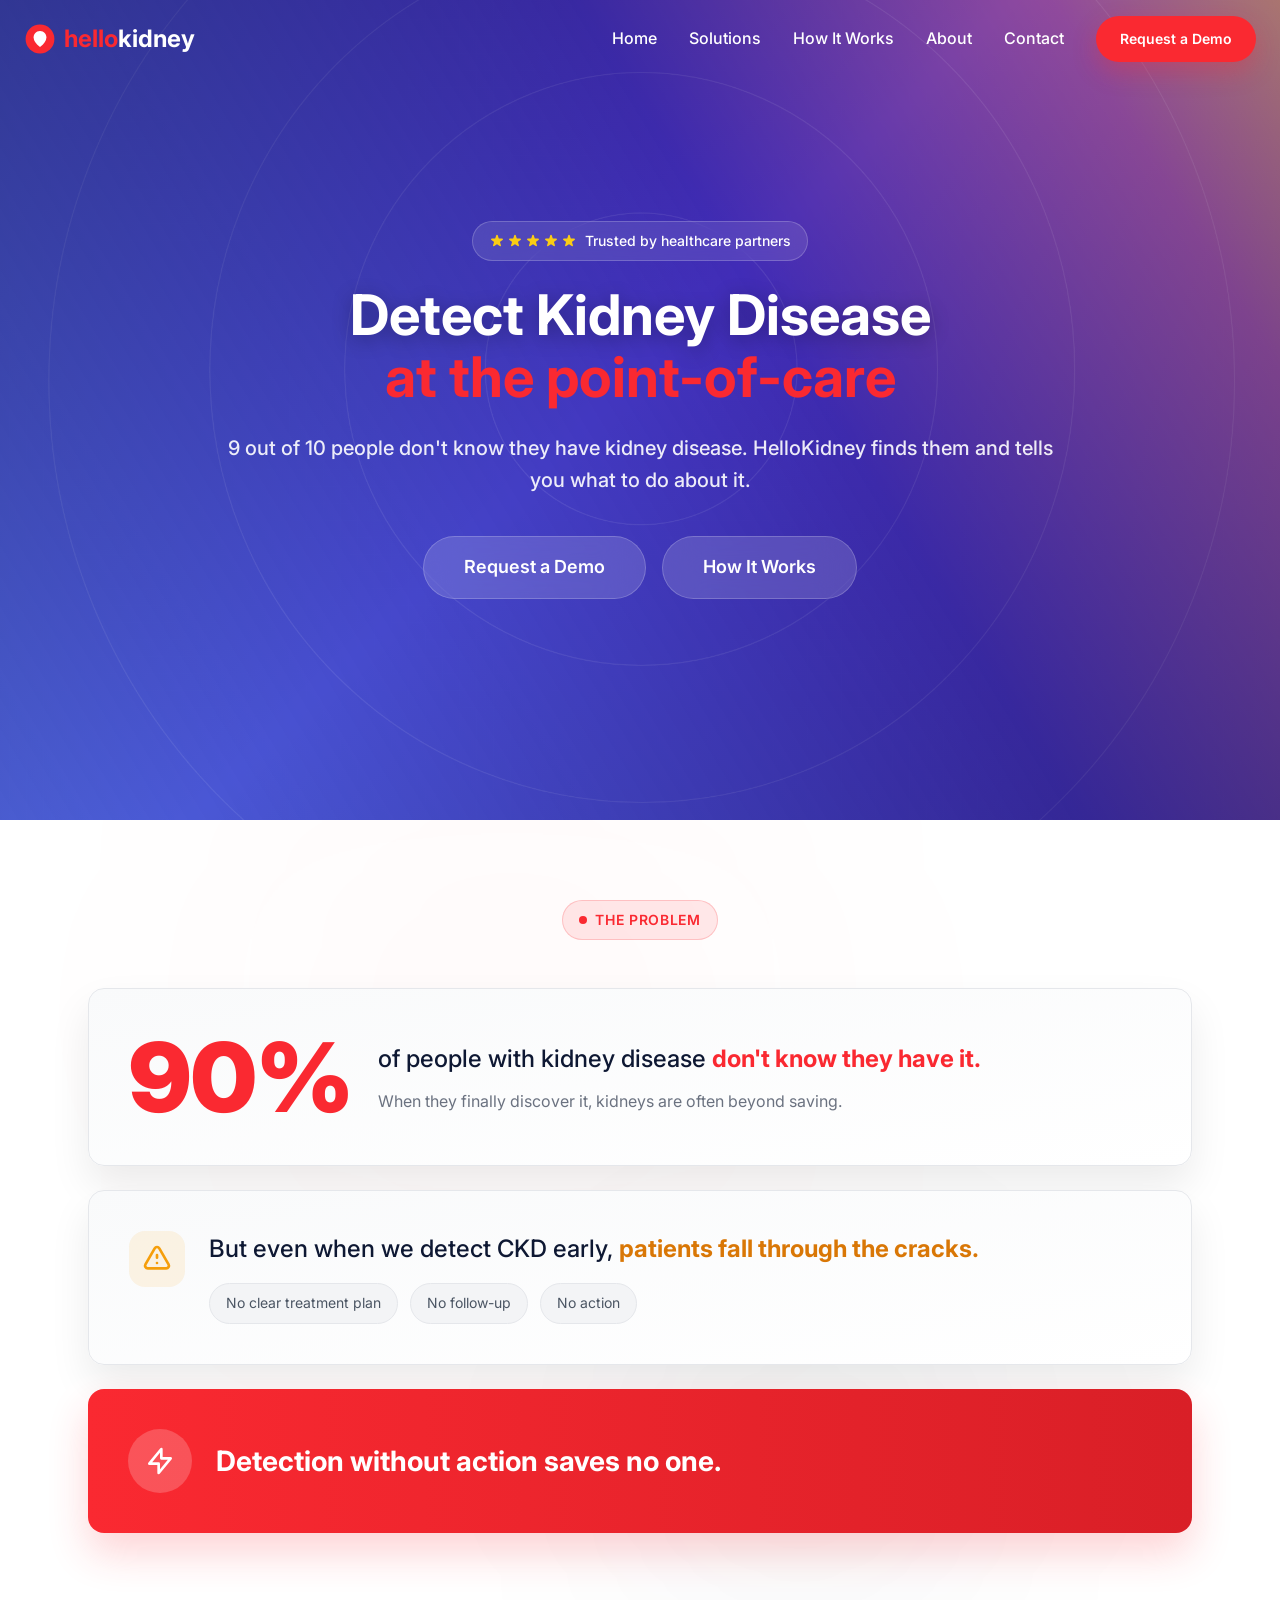
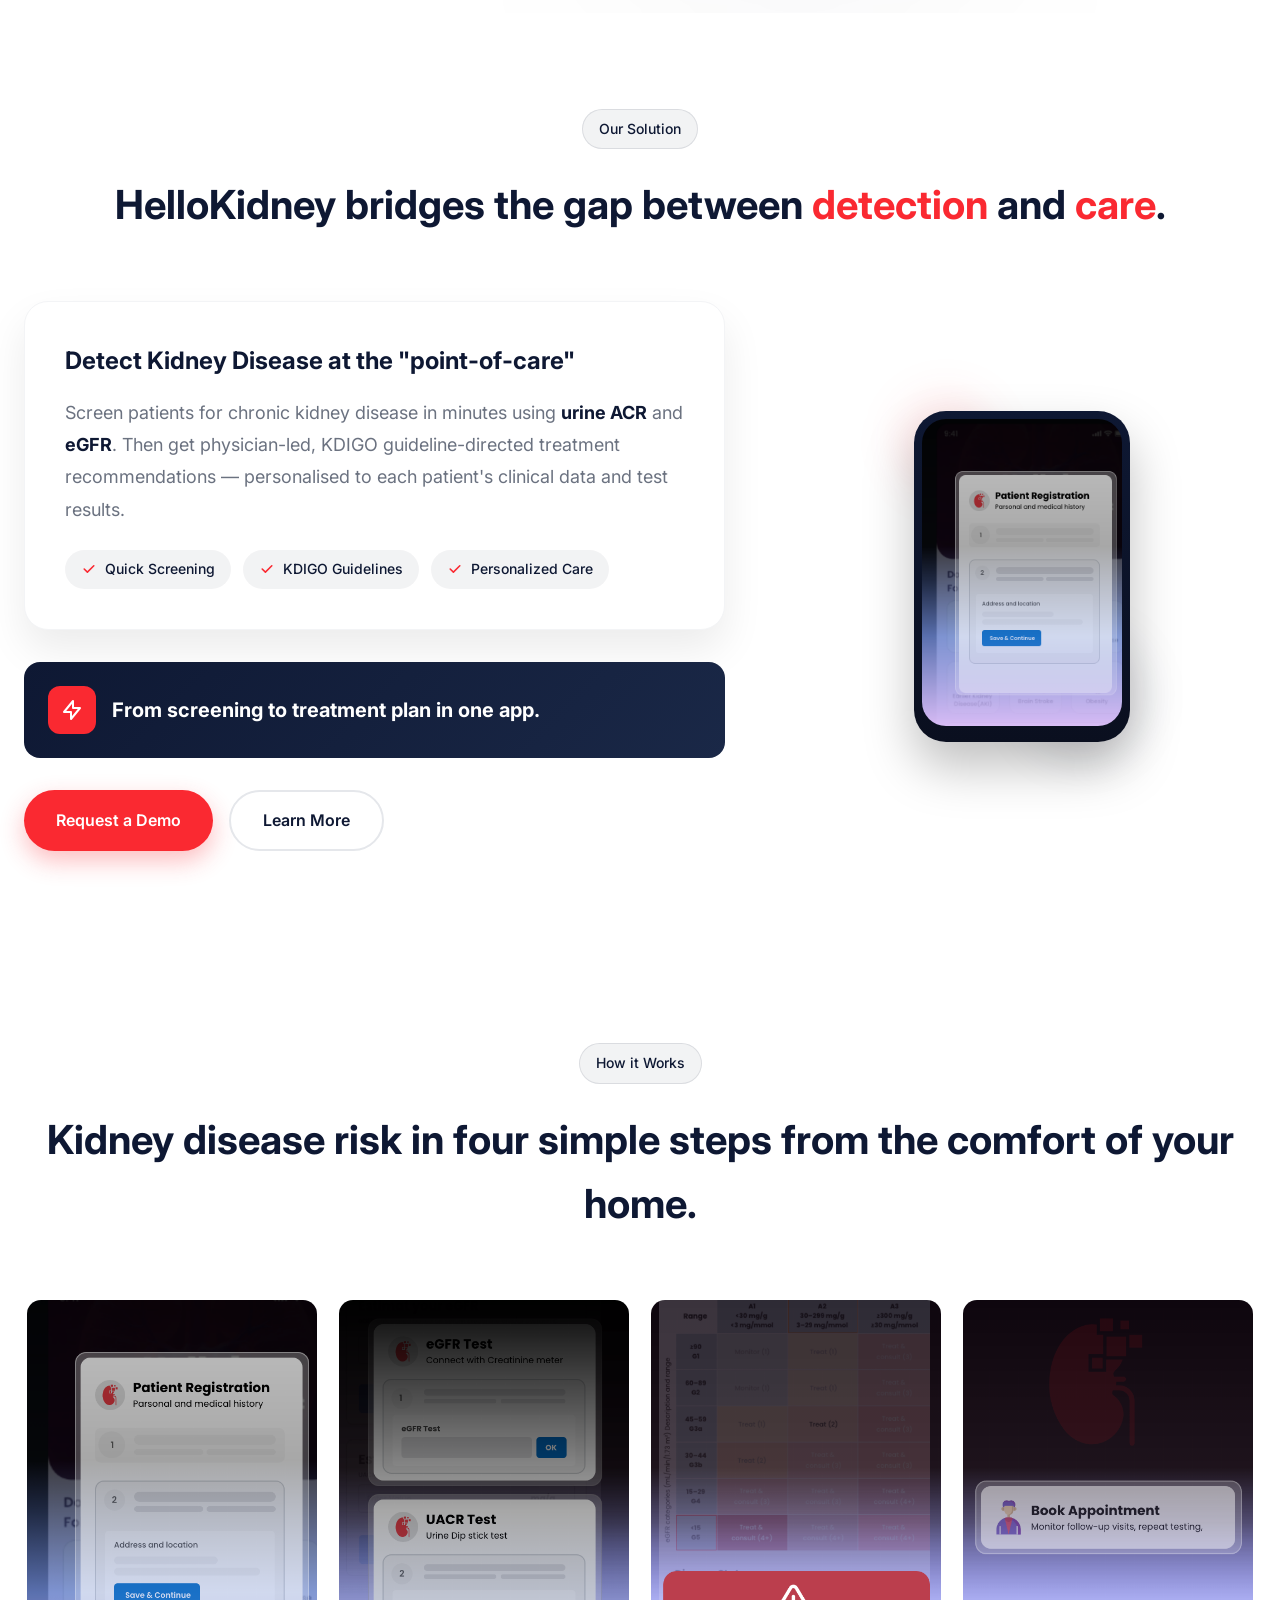
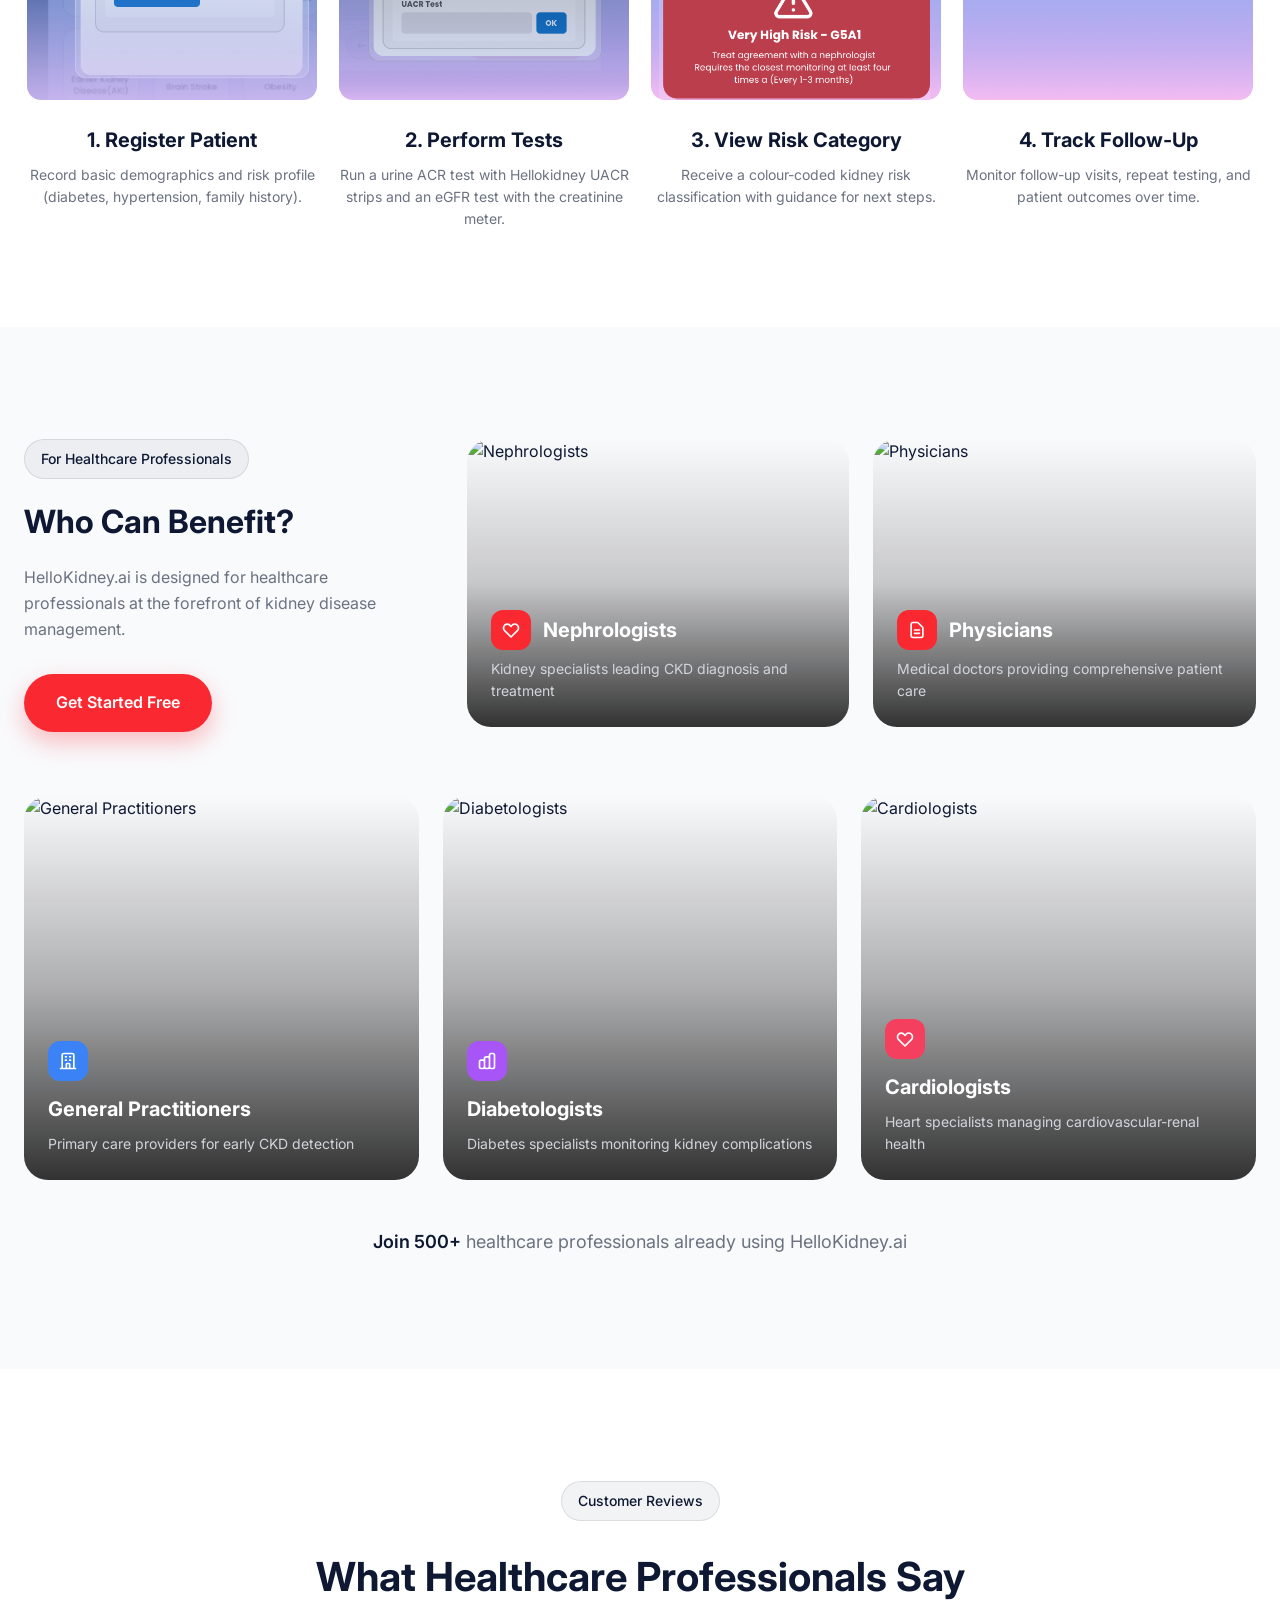
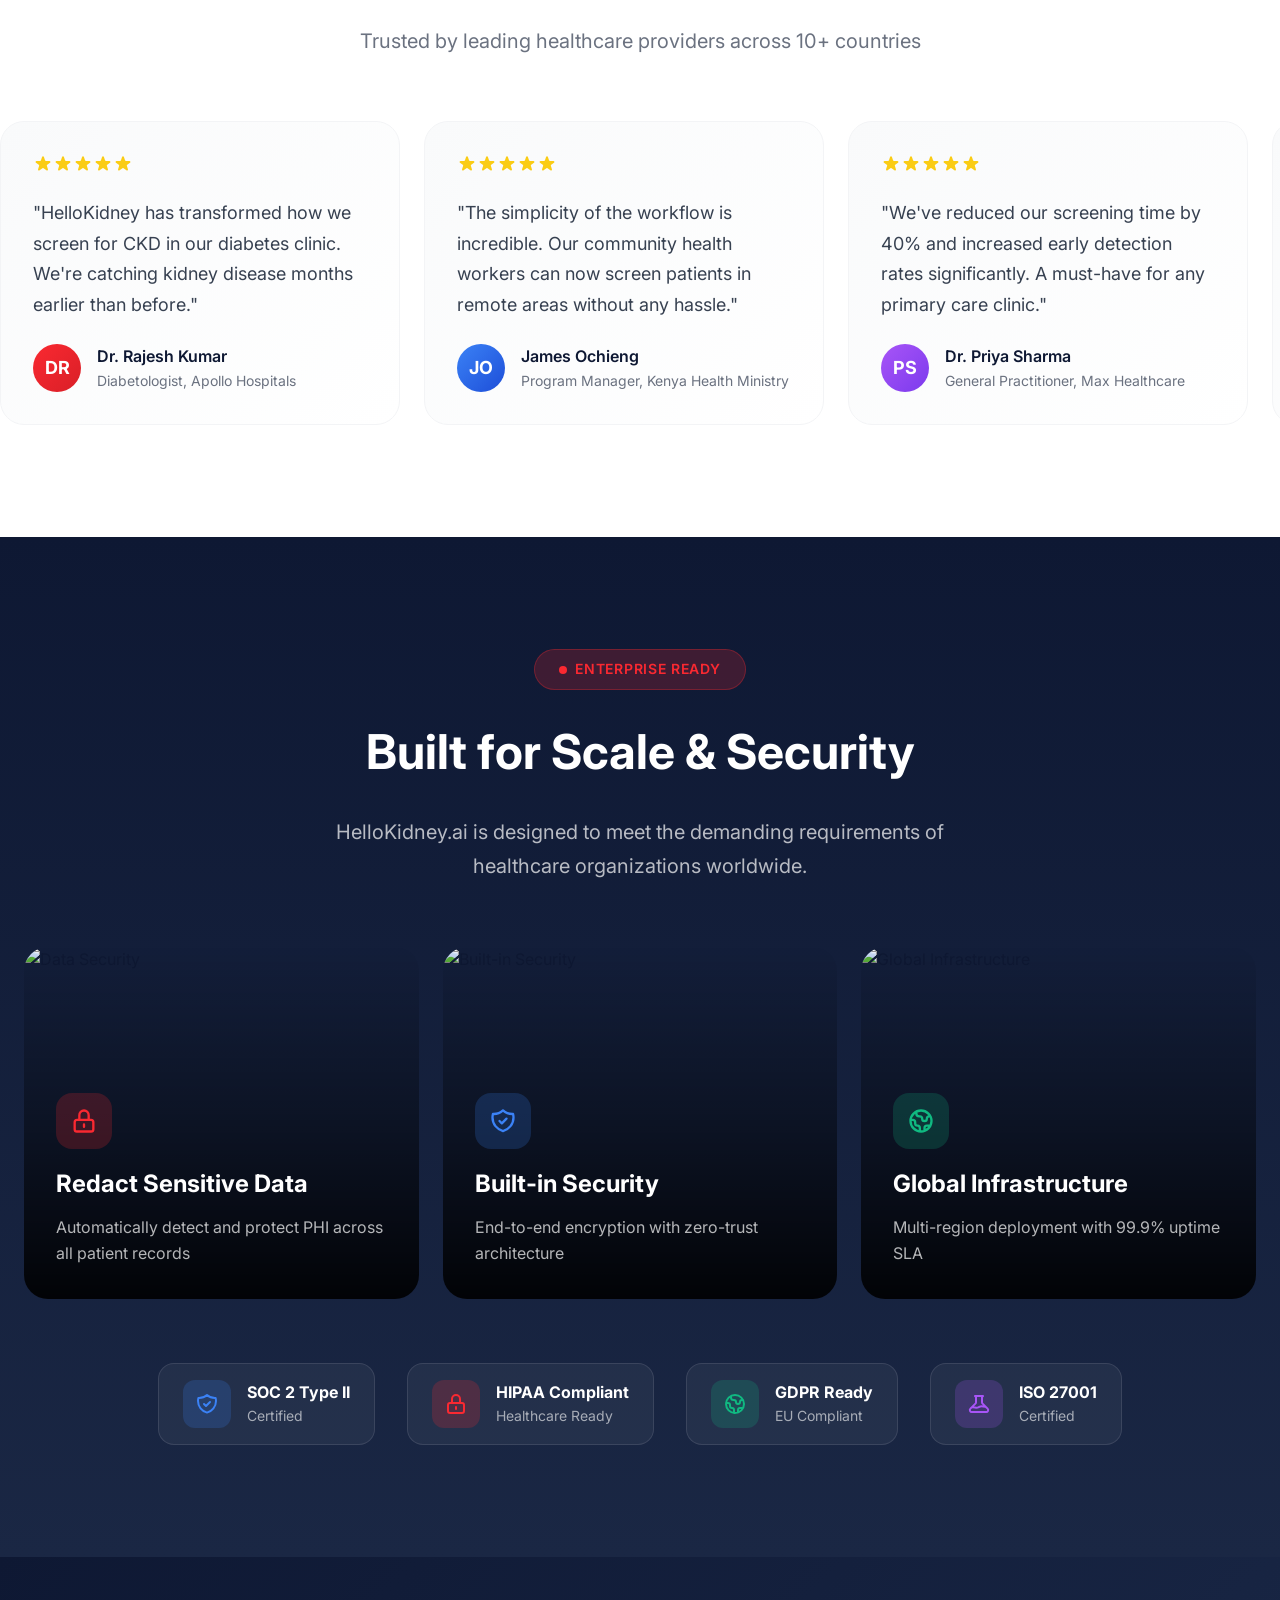
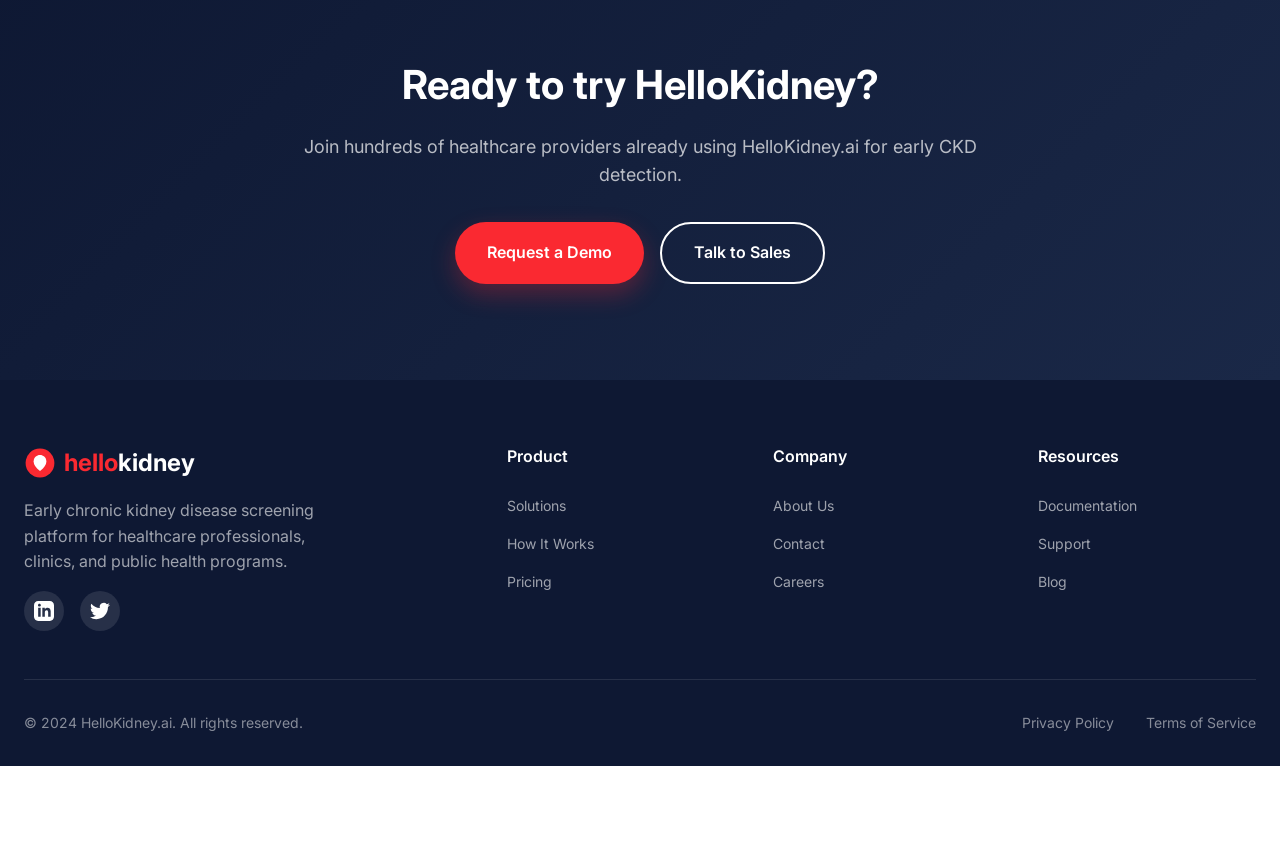
==== commit 940edc38: "auto-commit for 6dceb0b6-8cf3-4fb6-9604-72f8d7d22e71" ====
--- a/static-site/index.html
+++ b/static-site/index.html
@@ -374,196 +374,385 @@
     </div>
   </section>
 
-  <!-- For Healthcare Professionals Section -->
-  <section class="section" style="background: #f8fafc;">
+  <!-- Who Can Benefit? Section - Image Cards -->
+  <section style="padding: 7rem 0; background: #f9fafc;">
     <div class="container">
-      <div class="section-header">
-        <span class="section-badge">For Healthcare Professionals</span>
-        <h2 class="section-title">Built for the way you work</h2>
-      </div>
-      
-      <div style="display: grid; grid-template-columns: repeat(4, 1fr); gap: 1.5rem;">
-        <div class="enterprise-card">
-          <div class="enterprise-icon" style="background: rgba(250, 41, 49, 0.1);">
-            <svg width="32" height="32" fill="none" stroke="#FA2931" viewBox="0 0 24 24" stroke-width="2">
-              <path stroke-linecap="round" stroke-linejoin="round" d="M9 12h6m-6 4h6m2 5H7a2 2 0 01-2-2V5a2 2 0 012-2h5.586a1 1 0 01.707.293l5.414 5.414a1 1 0 01.293.707V19a2 2 0 01-2 2z"/>
-            </svg>
-          </div>
-          <h3 style="font-size: 1.125rem; font-weight: 600; color: #0E1833; margin-bottom: 0.5rem;">Simple Workflows</h3>
-          <p style="font-size: 0.875rem; color: #6b7280;">Streamlined screening process designed for busy clinics</p>
-        </div>
-        
-        <div class="enterprise-card">
-          <div class="enterprise-icon" style="background: rgba(59, 130, 246, 0.1);">
-            <svg width="32" height="32" fill="none" stroke="#3B82F6" viewBox="0 0 24 24" stroke-width="2">
-              <path stroke-linecap="round" stroke-linejoin="round" d="M9 19v-6a2 2 0 00-2-2H5a2 2 0 00-2 2v6a2 2 0 002 2h2a2 2 0 002-2zm0 0V9a2 2 0 012-2h2a2 2 0 012 2v10m-6 0a2 2 0 002 2h2a2 2 0 002-2m0 0V5a2 2 0 012-2h2a2 2 0 012 2v14a2 2 0 01-2 2h-2a2 2 0 01-2-2z"/>
-            </svg>
-          </div>
-          <h3 style="font-size: 1.125rem; font-weight: 600; color: #0E1833; margin-bottom: 0.5rem;">Clinical Analytics</h3>
-          <p style="font-size: 0.875rem; color: #6b7280;">Real-time dashboards and patient outcome tracking</p>
-        </div>
-        
-        <div class="enterprise-card">
-          <div class="enterprise-icon" style="background: rgba(16, 185, 129, 0.1);">
-            <svg width="32" height="32" fill="none" stroke="#10B981" viewBox="0 0 24 24" stroke-width="2">
-              <path stroke-linecap="round" stroke-linejoin="round" d="M9 12l2 2 4-4m5.618-4.016A11.955 11.955 0 0112 2.944a11.955 11.955 0 01-8.618 3.04A12.02 12.02 0 003 9c0 5.591 3.824 10.29 9 11.622 5.176-1.332 9-6.03 9-11.622 0-1.042-.133-2.052-.382-3.016z"/>
-            </svg>
-          </div>
-          <h3 style="font-size: 1.125rem; font-weight: 600; color: #0E1833; margin-bottom: 0.5rem;">HIPAA Compliant</h3>
-          <p style="font-size: 0.875rem; color: #6b7280;">Secure, encrypted platform meeting healthcare standards</p>
-        </div>
-        
-        <div class="enterprise-card">
-          <div class="enterprise-icon" style="background: rgba(168, 85, 247, 0.1);">
-            <svg width="32" height="32" fill="none" stroke="#A855F7" viewBox="0 0 24 24" stroke-width="2">
-              <path stroke-linecap="round" stroke-linejoin="round" d="M17 20h5v-2a3 3 0 00-5.356-1.857M17 20H7m10 0v-2c0-.656-.126-1.283-.356-1.857M7 20H2v-2a3 3 0 015.356-1.857M7 20v-2c0-.656.126-1.283.356-1.857m0 0a5.002 5.002 0 019.288 0M15 7a3 3 0 11-6 0 3 3 0 016 0zm6 3a2 2 0 11-4 0 2 2 0 014 0zM7 10a2 2 0 11-4 0 2 2 0 014 0z"/>
-            </svg>
-          </div>
-          <h3 style="font-size: 1.125rem; font-weight: 600; color: #0E1833; margin-bottom: 0.5rem;">Team Collaboration</h3>
-          <p style="font-size: 0.875rem; color: #6b7280;">Multi-user access with role-based permissions</p>
-        </div>
+      <!-- Section Header - Grid Layout -->
+      <div style="display: grid; grid-template-columns: 1fr 2fr; gap: 3rem; margin-bottom: 4rem;">
+        <div>
+          <span class="section-badge" style="margin-bottom: 1.5rem; display: inline-flex;">For Healthcare Professionals</span>
+          <h2 style="font-size: 2rem; font-weight: 700; color: #0E1833; margin-bottom: 1.5rem; line-height: 1.2;">Who Can Benefit?</h2>
+          <p style="font-size: 1rem; color: #6b7280; line-height: 1.6; margin-bottom: 2rem;">HelloKidney.ai is designed for healthcare professionals at the forefront of kidney disease management.</p>
+          <a href="contact.html" class="btn btn-primary">Get Started Free</a>
+        </div>
+
+        <!-- Top Row Cards - 2 Cards -->
+        <div style="display: grid; grid-template-columns: repeat(2, 1fr); gap: 1.5rem;">
+          <!-- Nephrologists -->
+          <div class="healthcare-card" style="position: relative; border-radius: 1.5rem; overflow: hidden; height: 18rem; cursor: pointer;">
+            <img src="https://images.unsplash.com/photo-1612349316228-5942a9b489c2?w=600&q=80" alt="Nephrologists" style="width: 100%; height: 100%; object-fit: cover; transition: transform 0.5s;">
+            <div style="position: absolute; inset: 0; background: linear-gradient(to top, rgba(0,0,0,0.8), rgba(0,0,0,0.2), transparent);"></div>
+            <div style="position: absolute; bottom: 0; left: 0; right: 0; padding: 1.5rem;">
+              <div style="display: flex; align-items: center; gap: 0.75rem; margin-bottom: 0.5rem;">
+                <div style="width: 2.5rem; height: 2.5rem; border-radius: 0.75rem; background: #FA2931; display: flex; align-items: center; justify-content: center;">
+                  <svg style="width: 1.25rem; height: 1.25rem; color: white;" fill="none" stroke="currentColor" viewBox="0 0 24 24">
+                    <path stroke-linecap="round" stroke-linejoin="round" stroke-width="2" d="M4.318 6.318a4.5 4.5 0 000 6.364L12 20.364l7.682-7.682a4.5 4.5 0 00-6.364-6.364L12 7.636l-1.318-1.318a4.5 4.5 0 00-6.364 0z" />
+                  </svg>
+                </div>
+                <h3 style="font-size: 1.25rem; font-weight: 700; color: white;">Nephrologists</h3>
+              </div>
+              <p style="color: #d1d5db; font-size: 0.875rem;">Kidney specialists leading CKD diagnosis and treatment</p>
+            </div>
+          </div>
+
+          <!-- Physicians -->
+          <div class="healthcare-card" style="position: relative; border-radius: 1.5rem; overflow: hidden; height: 18rem; cursor: pointer;">
+            <img src="https://images.unsplash.com/photo-1758691462123-8a17ae95d203?w=600&q=80" alt="Physicians" style="width: 100%; height: 100%; object-fit: cover; transition: transform 0.5s;">
+            <div style="position: absolute; inset: 0; background: linear-gradient(to top, rgba(0,0,0,0.8), rgba(0,0,0,0.2), transparent);"></div>
+            <div style="position: absolute; bottom: 0; left: 0; right: 0; padding: 1.5rem;">
+              <div style="display: flex; align-items: center; gap: 0.75rem; margin-bottom: 0.5rem;">
+                <div style="width: 2.5rem; height: 2.5rem; border-radius: 0.75rem; background: #FA2931; display: flex; align-items: center; justify-content: center;">
+                  <svg style="width: 1.25rem; height: 1.25rem; color: white;" fill="none" stroke="currentColor" viewBox="0 0 24 24">
+                    <path stroke-linecap="round" stroke-linejoin="round" stroke-width="2" d="M9 12h6m-6 4h6m2 5H7a2 2 0 01-2-2V5a2 2 0 012-2h5.586a1 1 0 01.707.293l5.414 5.414a1 1 0 01.293.707V19a2 2 0 01-2 2z" />
+                  </svg>
+                </div>
+                <h3 style="font-size: 1.25rem; font-weight: 700; color: white;">Physicians</h3>
+              </div>
+              <p style="color: #d1d5db; font-size: 0.875rem;">Medical doctors providing comprehensive patient care</p>
+            </div>
+          </div>
+        </div>
+      </div>
+
+      <!-- Bottom Row - 3 Cards -->
+      <div style="display: grid; grid-template-columns: repeat(3, 1fr); gap: 1.5rem; margin-bottom: 3rem;">
+        <!-- General Practitioners -->
+        <div class="healthcare-card" style="position: relative; border-radius: 1.5rem; overflow: hidden; height: 24rem; cursor: pointer;">
+          <img src="https://images.unsplash.com/photo-1666887360445-e3b7bba7917c?w=600&q=80" alt="General Practitioners" style="width: 100%; height: 100%; object-fit: cover; transition: transform 0.5s;">
+          <div style="position: absolute; inset: 0; background: linear-gradient(to top, rgba(0,0,0,0.8), rgba(0,0,0,0.3), transparent);"></div>
+          <div style="position: absolute; bottom: 0; left: 0; right: 0; padding: 1.5rem;">
+            <div style="display: flex; align-items: center; gap: 0.75rem; margin-bottom: 0.75rem;">
+              <div style="width: 2.5rem; height: 2.5rem; border-radius: 0.75rem; background: #3B82F6; display: flex; align-items: center; justify-content: center;">
+                <svg style="width: 1.25rem; height: 1.25rem; color: white;" fill="none" stroke="currentColor" viewBox="0 0 24 24">
+                  <path stroke-linecap="round" stroke-linejoin="round" stroke-width="2" d="M19 21V5a2 2 0 00-2-2H7a2 2 0 00-2 2v16m14 0h2m-2 0h-5m-9 0H3m2 0h5M9 7h1m-1 4h1m4-4h1m-1 4h1m-5 10v-5a1 1 0 011-1h2a1 1 0 011 1v5m-4 0h4" />
+                </svg>
+              </div>
+            </div>
+            <h3 style="font-size: 1.25rem; font-weight: 700; color: white; margin-bottom: 0.5rem;">General Practitioners</h3>
+            <p style="color: #d1d5db; font-size: 0.875rem;">Primary care providers for early CKD detection</p>
+          </div>
+        </div>
+
+        <!-- Diabetologists -->
+        <div class="healthcare-card" style="position: relative; border-radius: 1.5rem; overflow: hidden; height: 24rem; cursor: pointer;">
+          <img src="https://images.unsplash.com/photo-1673865641073-4479f93a7776?w=600&q=80" alt="Diabetologists" style="width: 100%; height: 100%; object-fit: cover; transition: transform 0.5s;">
+          <div style="position: absolute; inset: 0; background: linear-gradient(to top, rgba(0,0,0,0.8), rgba(0,0,0,0.3), transparent);"></div>
+          <div style="position: absolute; bottom: 0; left: 0; right: 0; padding: 1.5rem;">
+            <div style="display: flex; align-items: center; gap: 0.75rem; margin-bottom: 0.75rem;">
+              <div style="width: 2.5rem; height: 2.5rem; border-radius: 0.75rem; background: #A855F7; display: flex; align-items: center; justify-content: center;">
+                <svg style="width: 1.25rem; height: 1.25rem; color: white;" fill="none" stroke="currentColor" viewBox="0 0 24 24">
+                  <path stroke-linecap="round" stroke-linejoin="round" stroke-width="2" d="M9 19v-6a2 2 0 00-2-2H5a2 2 0 00-2 2v6a2 2 0 002 2h2a2 2 0 002-2zm0 0V9a2 2 0 012-2h2a2 2 0 012 2v10m-6 0a2 2 0 002 2h2a2 2 0 002-2m0 0V5a2 2 0 012-2h2a2 2 0 012 2v14a2 2 0 01-2 2h-2a2 2 0 01-2-2z" />
+                </svg>
+              </div>
+            </div>
+            <h3 style="font-size: 1.25rem; font-weight: 700; color: white; margin-bottom: 0.5rem;">Diabetologists</h3>
+            <p style="color: #d1d5db; font-size: 0.875rem;">Diabetes specialists monitoring kidney complications</p>
+          </div>
+        </div>
+
+        <!-- Cardiologists -->
+        <div class="healthcare-card" style="position: relative; border-radius: 1.5rem; overflow: hidden; height: 24rem; cursor: pointer;">
+          <img src="https://images.unsplash.com/photo-1612943733919-f9661f1331f5?w=600&q=80" alt="Cardiologists" style="width: 100%; height: 100%; object-fit: cover; transition: transform 0.5s;">
+          <div style="position: absolute; inset: 0; background: linear-gradient(to top, rgba(0,0,0,0.8), rgba(0,0,0,0.3), transparent);"></div>
+          <div style="position: absolute; bottom: 0; left: 0; right: 0; padding: 1.5rem;">
+            <div style="display: flex; align-items: center; gap: 0.75rem; margin-bottom: 0.75rem;">
+              <div style="width: 2.5rem; height: 2.5rem; border-radius: 0.75rem; background: #f43f5e; display: flex; align-items: center; justify-content: center;">
+                <svg style="width: 1.25rem; height: 1.25rem; color: white;" fill="none" stroke="currentColor" viewBox="0 0 24 24">
+                  <path stroke-linecap="round" stroke-linejoin="round" stroke-width="2" d="M4.318 6.318a4.5 4.5 0 000 6.364L12 20.364l7.682-7.682a4.5 4.5 0 00-6.364-6.364L12 7.636l-1.318-1.318a4.5 4.5 0 00-6.364 0z" />
+                </svg>
+              </div>
+            </div>
+            <h3 style="font-size: 1.25rem; font-weight: 700; color: white; margin-bottom: 0.5rem;">Cardiologists</h3>
+            <p style="color: #d1d5db; font-size: 0.875rem;">Heart specialists managing cardiovascular-renal health</p>
+          </div>
+        </div>
+      </div>
+
+      <!-- Footer Text -->
+      <div style="text-align: center;">
+        <p style="color: #6b7280; font-size: 1.125rem;"><span style="font-weight: 600; color: #0E1833;">Join 500+</span> healthcare professionals already using HelloKidney.ai</p>
       </div>
     </div>
   </section>
 
-  <!-- Customer Reviews Section -->
-  <section class="section" style="background: #fff;">
-    <div class="container">
+  <!-- Customer Reviews Section - Marquee Animation -->
+  <section style="padding: 7rem 0; background: #fff; overflow: hidden;">
+    <div class="container" style="margin-bottom: 4rem;">
       <div class="section-header">
         <span class="section-badge">Customer Reviews</span>
         <h2 class="section-title" style="font-size: 2.5rem;">What Healthcare Professionals Say</h2>
-      </div>
-      
-      <div class="reviews-scroll">
-        <!-- Review 1 -->
-        <div class="review-card">
-          <div style="display: flex; margin-bottom: 1rem;">
-            <svg class="star" fill="currentColor" viewBox="0 0 20 20"><path d="M9.049 2.927c.3-.921 1.603-.921 1.902 0l1.07 3.292a1 1 0 00.95.69h3.462c.969 0 1.371 1.24.588 1.81l-2.8 2.034a1 1 0 00-.364 1.118l1.07 3.292c.3.921-.755 1.688-1.54 1.118l-2.8-2.034a1 1 0 00-1.175 0l-2.8 2.034c-.784.57-1.838-.197-1.539-1.118l1.07-3.292a1 1 0 00-.364-1.118L2.98 8.72c-.783-.57-.38-1.81.588-1.81h3.461a1 1 0 00.951-.69l1.07-3.292z"/></svg>
-            <svg class="star" fill="currentColor" viewBox="0 0 20 20"><path d="M9.049 2.927c.3-.921 1.603-.921 1.902 0l1.07 3.292a1 1 0 00.95.69h3.462c.969 0 1.371 1.24.588 1.81l-2.8 2.034a1 1 0 00-.364 1.118l1.07 3.292c.3.921-.755 1.688-1.54 1.118l-2.8-2.034a1 1 0 00-1.175 0l-2.8 2.034c-.784.57-1.838-.197-1.539-1.118l1.07-3.292a1 1 0 00-.364-1.118L2.98 8.72c-.783-.57-.38-1.81.588-1.81h3.461a1 1 0 00.951-.69l1.07-3.292z"/></svg>
-            <svg class="star" fill="currentColor" viewBox="0 0 20 20"><path d="M9.049 2.927c.3-.921 1.603-.921 1.902 0l1.07 3.292a1 1 0 00.95.69h3.462c.969 0 1.371 1.24.588 1.81l-2.8 2.034a1 1 0 00-.364 1.118l1.07 3.292c.3.921-.755 1.688-1.54 1.118l-2.8-2.034a1 1 0 00-1.175 0l-2.8 2.034c-.784.57-1.838-.197-1.539-1.118l1.07-3.292a1 1 0 00-.364-1.118L2.98 8.72c-.783-.57-.38-1.81.588-1.81h3.461a1 1 0 00.951-.69l1.07-3.292z"/></svg>
-            <svg class="star" fill="currentColor" viewBox="0 0 20 20"><path d="M9.049 2.927c.3-.921 1.603-.921 1.902 0l1.07 3.292a1 1 0 00.95.69h3.462c.969 0 1.371 1.24.588 1.81l-2.8 2.034a1 1 0 00-.364 1.118l1.07 3.292c.3.921-.755 1.688-1.54 1.118l-2.8-2.034a1 1 0 00-1.175 0l-2.8 2.034c-.784.57-1.838-.197-1.539-1.118l1.07-3.292a1 1 0 00-.364-1.118L2.98 8.72c-.783-.57-.38-1.81.588-1.81h3.461a1 1 0 00.951-.69l1.07-3.292z"/></svg>
-            <svg class="star" fill="currentColor" viewBox="0 0 20 20"><path d="M9.049 2.927c.3-.921 1.603-.921 1.902 0l1.07 3.292a1 1 0 00.95.69h3.462c.969 0 1.371 1.24.588 1.81l-2.8 2.034a1 1 0 00-.364 1.118l1.07 3.292c.3.921-.755 1.688-1.54 1.118l-2.8-2.034a1 1 0 00-1.175 0l-2.8 2.034c-.784.57-1.838-.197-1.539-1.118l1.07-3.292a1 1 0 00-.364-1.118L2.98 8.72c-.783-.57-.38-1.81.588-1.81h3.461a1 1 0 00.951-.69l1.07-3.292z"/></svg>
-          </div>
-          <p style="color: #374151; line-height: 1.7; margin-bottom: 1.5rem;">"HelloKidney has transformed how we screen for CKD in our diabetes clinic. We're catching kidney disease months earlier than before."</p>
-          <div style="display: flex; align-items: center;">
-            <div class="avatar" style="background: linear-gradient(135deg, #FA2931, #d91f27); margin-right: 1rem;">DR</div>
-            <div>
-              <div style="font-weight: 600; color: #0E1833;">Dr. Rajesh Kumar</div>
-              <div style="font-size: 0.875rem; color: #6b7280;">Diabetologist, Apollo Hospitals</div>
-            </div>
-          </div>
-        </div>
-        
-        <!-- Review 2 -->
-        <div class="review-card">
-          <div style="display: flex; margin-bottom: 1rem;">
-            <svg class="star" fill="currentColor" viewBox="0 0 20 20"><path d="M9.049 2.927c.3-.921 1.603-.921 1.902 0l1.07 3.292a1 1 0 00.95.69h3.462c.969 0 1.371 1.24.588 1.81l-2.8 2.034a1 1 0 00-.364 1.118l1.07 3.292c.3.921-.755 1.688-1.54 1.118l-2.8-2.034a1 1 0 00-1.175 0l-2.8 2.034c-.784.57-1.838-.197-1.539-1.118l1.07-3.292a1 1 0 00-.364-1.118L2.98 8.72c-.783-.57-.38-1.81.588-1.81h3.461a1 1 0 00.951-.69l1.07-3.292z"/></svg>
-            <svg class="star" fill="currentColor" viewBox="0 0 20 20"><path d="M9.049 2.927c.3-.921 1.603-.921 1.902 0l1.07 3.292a1 1 0 00.95.69h3.462c.969 0 1.371 1.24.588 1.81l-2.8 2.034a1 1 0 00-.364 1.118l1.07 3.292c.3.921-.755 1.688-1.54 1.118l-2.8-2.034a1 1 0 00-1.175 0l-2.8 2.034c-.784.57-1.838-.197-1.539-1.118l1.07-3.292a1 1 0 00-.364-1.118L2.98 8.72c-.783-.57-.38-1.81.588-1.81h3.461a1 1 0 00.951-.69l1.07-3.292z"/></svg>
-            <svg class="star" fill="currentColor" viewBox="0 0 20 20"><path d="M9.049 2.927c.3-.921 1.603-.921 1.902 0l1.07 3.292a1 1 0 00.95.69h3.462c.969 0 1.371 1.24.588 1.81l-2.8 2.034a1 1 0 00-.364 1.118l1.07 3.292c.3.921-.755 1.688-1.54 1.118l-2.8-2.034a1 1 0 00-1.175 0l-2.8 2.034c-.784.57-1.838-.197-1.539-1.118l1.07-3.292a1 1 0 00-.364-1.118L2.98 8.72c-.783-.57-.38-1.81.588-1.81h3.461a1 1 0 00.951-.69l1.07-3.292z"/></svg>
-            <svg class="star" fill="currentColor" viewBox="0 0 20 20"><path d="M9.049 2.927c.3-.921 1.603-.921 1.902 0l1.07 3.292a1 1 0 00.95.69h3.462c.969 0 1.371 1.24.588 1.81l-2.8 2.034a1 1 0 00-.364 1.118l1.07 3.292c.3.921-.755 1.688-1.54 1.118l-2.8-2.034a1 1 0 00-1.175 0l-2.8 2.034c-.784.57-1.838-.197-1.539-1.118l1.07-3.292a1 1 0 00-.364-1.118L2.98 8.72c-.783-.57-.38-1.81.588-1.81h3.461a1 1 0 00.951-.69l1.07-3.292z"/></svg>
-            <svg class="star" fill="currentColor" viewBox="0 0 20 20"><path d="M9.049 2.927c.3-.921 1.603-.921 1.902 0l1.07 3.292a1 1 0 00.95.69h3.462c.969 0 1.371 1.24.588 1.81l-2.8 2.034a1 1 0 00-.364 1.118l1.07 3.292c.3.921-.755 1.688-1.54 1.118l-2.8-2.034a1 1 0 00-1.175 0l-2.8 2.034c-.784.57-1.838-.197-1.539-1.118l1.07-3.292a1 1 0 00-.364-1.118L2.98 8.72c-.783-.57-.38-1.81.588-1.81h3.461a1 1 0 00.951-.69l1.07-3.292z"/></svg>
-          </div>
-          <p style="color: #374151; line-height: 1.7; margin-bottom: 1.5rem;">"The simplicity of the workflow is incredible. Our community health workers can now screen patients in remote areas without any hassle."</p>
-          <div style="display: flex; align-items: center;">
-            <div class="avatar" style="background: linear-gradient(135deg, #3B82F6, #1d4ed8); margin-right: 1rem;">JO</div>
-            <div>
-              <div style="font-weight: 600; color: #0E1833;">James Ochieng</div>
-              <div style="font-size: 0.875rem; color: #6b7280;">Program Manager, Kenya Health Ministry</div>
-            </div>
-          </div>
-        </div>
-        
-        <!-- Review 3 -->
-        <div class="review-card">
-          <div style="display: flex; margin-bottom: 1rem;">
-            <svg class="star" fill="currentColor" viewBox="0 0 20 20"><path d="M9.049 2.927c.3-.921 1.603-.921 1.902 0l1.07 3.292a1 1 0 00.95.69h3.462c.969 0 1.371 1.24.588 1.81l-2.8 2.034a1 1 0 00-.364 1.118l1.07 3.292c.3.921-.755 1.688-1.54 1.118l-2.8-2.034a1 1 0 00-1.175 0l-2.8 2.034c-.784.57-1.838-.197-1.539-1.118l1.07-3.292a1 1 0 00-.364-1.118L2.98 8.72c-.783-.57-.38-1.81.588-1.81h3.461a1 1 0 00.951-.69l1.07-3.292z"/></svg>
-            <svg class="star" fill="currentColor" viewBox="0 0 20 20"><path d="M9.049 2.927c.3-.921 1.603-.921 1.902 0l1.07 3.292a1 1 0 00.95.69h3.462c.969 0 1.371 1.24.588 1.81l-2.8 2.034a1 1 0 00-.364 1.118l1.07 3.292c.3.921-.755 1.688-1.54 1.118l-2.8-2.034a1 1 0 00-1.175 0l-2.8 2.034c-.784.57-1.838-.197-1.539-1.118l1.07-3.292a1 1 0 00-.364-1.118L2.98 8.72c-.783-.57-.38-1.81.588-1.81h3.461a1 1 0 00.951-.69l1.07-3.292z"/></svg>
-            <svg class="star" fill="currentColor" viewBox="0 0 20 20"><path d="M9.049 2.927c.3-.921 1.603-.921 1.902 0l1.07 3.292a1 1 0 00.95.69h3.462c.969 0 1.371 1.24.588 1.81l-2.8 2.034a1 1 0 00-.364 1.118l1.07 3.292c.3.921-.755 1.688-1.54 1.118l-2.8-2.034a1 1 0 00-1.175 0l-2.8 2.034c-.784.57-1.838-.197-1.539-1.118l1.07-3.292a1 1 0 00-.364-1.118L2.98 8.72c-.783-.57-.38-1.81.588-1.81h3.461a1 1 0 00.951-.69l1.07-3.292z"/></svg>
-            <svg class="star" fill="currentColor" viewBox="0 0 20 20"><path d="M9.049 2.927c.3-.921 1.603-.921 1.902 0l1.07 3.292a1 1 0 00.95.69h3.462c.969 0 1.371 1.24.588 1.81l-2.8 2.034a1 1 0 00-.364 1.118l1.07 3.292c.3.921-.755 1.688-1.54 1.118l-2.8-2.034a1 1 0 00-1.175 0l-2.8 2.034c-.784.57-1.838-.197-1.539-1.118l1.07-3.292a1 1 0 00-.364-1.118L2.98 8.72c-.783-.57-.38-1.81.588-1.81h3.461a1 1 0 00.951-.69l1.07-3.292z"/></svg>
-            <svg class="star" fill="currentColor" viewBox="0 0 20 20"><path d="M9.049 2.927c.3-.921 1.603-.921 1.902 0l1.07 3.292a1 1 0 00.95.69h3.462c.969 0 1.371 1.24.588 1.81l-2.8 2.034a1 1 0 00-.364 1.118l1.07 3.292c.3.921-.755 1.688-1.54 1.118l-2.8-2.034a1 1 0 00-1.175 0l-2.8 2.034c-.784.57-1.838-.197-1.539-1.118l1.07-3.292a1 1 0 00-.364-1.118L2.98 8.72c-.783-.57-.38-1.81.588-1.81h3.461a1 1 0 00.951-.69l1.07-3.292z"/></svg>
-          </div>
-          <p style="color: #374151; line-height: 1.7; margin-bottom: 1.5rem;">"We've reduced our screening time by 40% and increased early detection rates significantly. A must-have for any primary care clinic."</p>
-          <div style="display: flex; align-items: center;">
-            <div class="avatar" style="background: linear-gradient(135deg, #A855F7, #7c3aed); margin-right: 1rem;">PS</div>
-            <div>
-              <div style="font-weight: 600; color: #0E1833;">Dr. Priya Sharma</div>
-              <div style="font-size: 0.875rem; color: #6b7280;">General Practitioner, Max Healthcare</div>
-            </div>
-          </div>
-        </div>
-        
-        <!-- Review 4 -->
-        <div class="review-card">
-          <div style="display: flex; margin-bottom: 1rem;">
-            <svg class="star" fill="currentColor" viewBox="0 0 20 20"><path d="M9.049 2.927c.3-.921 1.603-.921 1.902 0l1.07 3.292a1 1 0 00.95.69h3.462c.969 0 1.371 1.24.588 1.81l-2.8 2.034a1 1 0 00-.364 1.118l1.07 3.292c.3.921-.755 1.688-1.54 1.118l-2.8-2.034a1 1 0 00-1.175 0l-2.8 2.034c-.784.57-1.838-.197-1.539-1.118l1.07-3.292a1 1 0 00-.364-1.118L2.98 8.72c-.783-.57-.38-1.81.588-1.81h3.461a1 1 0 00.951-.69l1.07-3.292z"/></svg>
-            <svg class="star" fill="currentColor" viewBox="0 0 20 20"><path d="M9.049 2.927c.3-.921 1.603-.921 1.902 0l1.07 3.292a1 1 0 00.95.69h3.462c.969 0 1.371 1.24.588 1.81l-2.8 2.034a1 1 0 00-.364 1.118l1.07 3.292c.3.921-.755 1.688-1.54 1.118l-2.8-2.034a1 1 0 00-1.175 0l-2.8 2.034c-.784.57-1.838-.197-1.539-1.118l1.07-3.292a1 1 0 00-.364-1.118L2.98 8.72c-.783-.57-.38-1.81.588-1.81h3.461a1 1 0 00.951-.69l1.07-3.292z"/></svg>
-            <svg class="star" fill="currentColor" viewBox="0 0 20 20"><path d="M9.049 2.927c.3-.921 1.603-.921 1.902 0l1.07 3.292a1 1 0 00.95.69h3.462c.969 0 1.371 1.24.588 1.81l-2.8 2.034a1 1 0 00-.364 1.118l1.07 3.292c.3.921-.755 1.688-1.54 1.118l-2.8-2.034a1 1 0 00-1.175 0l-2.8 2.034c-.784.57-1.838-.197-1.539-1.118l1.07-3.292a1 1 0 00-.364-1.118L2.98 8.72c-.783-.57-.38-1.81.588-1.81h3.461a1 1 0 00.951-.69l1.07-3.292z"/></svg>
-            <svg class="star" fill="currentColor" viewBox="0 0 20 20"><path d="M9.049 2.927c.3-.921 1.603-.921 1.902 0l1.07 3.292a1 1 0 00.95.69h3.462c.969 0 1.371 1.24.588 1.81l-2.8 2.034a1 1 0 00-.364 1.118l1.07 3.292c.3.921-.755 1.688-1.54 1.118l-2.8-2.034a1 1 0 00-1.175 0l-2.8 2.034c-.784.57-1.838-.197-1.539-1.118l1.07-3.292a1 1 0 00-.364-1.118L2.98 8.72c-.783-.57-.38-1.81.588-1.81h3.461a1 1 0 00.951-.69l1.07-3.292z"/></svg>
-            <svg class="star" fill="currentColor" viewBox="0 0 20 20"><path d="M9.049 2.927c.3-.921 1.603-.921 1.902 0l1.07 3.292a1 1 0 00.95.69h3.462c.969 0 1.371 1.24.588 1.81l-2.8 2.034a1 1 0 00-.364 1.118l1.07 3.292c.3.921-.755 1.688-1.54 1.118l-2.8-2.034a1 1 0 00-1.175 0l-2.8 2.034c-.784.57-1.838-.197-1.539-1.118l1.07-3.292a1 1 0 00-.364-1.118L2.98 8.72c-.783-.57-.38-1.81.588-1.81h3.461a1 1 0 00.951-.69l1.07-3.292z"/></svg>
-          </div>
-          <p style="color: #374151; line-height: 1.7; margin-bottom: 1.5rem;">"The color-coded risk classification makes it so easy to explain results to patients. They understand immediately what steps to take."</p>
-          <div style="display: flex; align-items: center;">
-            <div class="avatar" style="background: linear-gradient(135deg, #14b8a6, #0d9488); margin-right: 1rem;">AM</div>
-            <div>
-              <div style="font-weight: 600; color: #0E1833;">Dr. Amit Mehta</div>
-              <div style="font-size: 0.875rem; color: #6b7280;">Nephrologist, Fortis Hospital</div>
-            </div>
-          </div>
+        <p style="font-size: 1.25rem; color: #6b7280; max-width: 48rem; margin: 0 auto;">Trusted by leading healthcare providers across 10+ countries</p>
+      </div>
+    </div>
+    
+    <!-- Scrolling Reviews Marquee -->
+    <div style="position: relative; width: 100%;">
+      <div class="animate-marquee" style="display: flex;">
+        <!-- First set of cards -->
+        <div style="display: flex; gap: 1.5rem; padding-right: 1.5rem;">
+          <!-- Review 1 -->
+          <div class="review-card" style="flex-shrink: 0; width: 400px;">
+            <div style="display: flex; margin-bottom: 1.5rem;">
+              <svg class="star" fill="currentColor" viewBox="0 0 20 20"><path d="M9.049 2.927c.3-.921 1.603-.921 1.902 0l1.07 3.292a1 1 0 00.95.69h3.462c.969 0 1.371 1.24.588 1.81l-2.8 2.034a1 1 0 00-.364 1.118l1.07 3.292c.3.921-.755 1.688-1.54 1.118l-2.8-2.034a1 1 0 00-1.175 0l-2.8 2.034c-.784.57-1.838-.197-1.539-1.118l1.07-3.292a1 1 0 00-.364-1.118L2.98 8.72c-.783-.57-.38-1.81.588-1.81h3.461a1 1 0 00.951-.69l1.07-3.292z"/></svg>
+              <svg class="star" fill="currentColor" viewBox="0 0 20 20"><path d="M9.049 2.927c.3-.921 1.603-.921 1.902 0l1.07 3.292a1 1 0 00.95.69h3.462c.969 0 1.371 1.24.588 1.81l-2.8 2.034a1 1 0 00-.364 1.118l1.07 3.292c.3.921-.755 1.688-1.54 1.118l-2.8-2.034a1 1 0 00-1.175 0l-2.8 2.034c-.784.57-1.838-.197-1.539-1.118l1.07-3.292a1 1 0 00-.364-1.118L2.98 8.72c-.783-.57-.38-1.81.588-1.81h3.461a1 1 0 00.951-.69l1.07-3.292z"/></svg>
+              <svg class="star" fill="currentColor" viewBox="0 0 20 20"><path d="M9.049 2.927c.3-.921 1.603-.921 1.902 0l1.07 3.292a1 1 0 00.95.69h3.462c.969 0 1.371 1.24.588 1.81l-2.8 2.034a1 1 0 00-.364 1.118l1.07 3.292c.3.921-.755 1.688-1.54 1.118l-2.8-2.034a1 1 0 00-1.175 0l-2.8 2.034c-.784.57-1.838-.197-1.539-1.118l1.07-3.292a1 1 0 00-.364-1.118L2.98 8.72c-.783-.57-.38-1.81.588-1.81h3.461a1 1 0 00.951-.69l1.07-3.292z"/></svg>
+              <svg class="star" fill="currentColor" viewBox="0 0 20 20"><path d="M9.049 2.927c.3-.921 1.603-.921 1.902 0l1.07 3.292a1 1 0 00.95.69h3.462c.969 0 1.371 1.24.588 1.81l-2.8 2.034a1 1 0 00-.364 1.118l1.07 3.292c.3.921-.755 1.688-1.54 1.118l-2.8-2.034a1 1 0 00-1.175 0l-2.8 2.034c-.784.57-1.838-.197-1.539-1.118l1.07-3.292a1 1 0 00-.364-1.118L2.98 8.72c-.783-.57-.38-1.81.588-1.81h3.461a1 1 0 00.951-.69l1.07-3.292z"/></svg>
+              <svg class="star" fill="currentColor" viewBox="0 0 20 20"><path d="M9.049 2.927c.3-.921 1.603-.921 1.902 0l1.07 3.292a1 1 0 00.95.69h3.462c.969 0 1.371 1.24.588 1.81l-2.8 2.034a1 1 0 00-.364 1.118l1.07 3.292c.3.921-.755 1.688-1.54 1.118l-2.8-2.034a1 1 0 00-1.175 0l-2.8 2.034c-.784.57-1.838-.197-1.539-1.118l1.07-3.292a1 1 0 00-.364-1.118L2.98 8.72c-.783-.57-.38-1.81.588-1.81h3.461a1 1 0 00.951-.69l1.07-3.292z"/></svg>
+            </div>
+            <p style="color: #374151; line-height: 1.7; margin-bottom: 1.5rem; font-size: 1.125rem;">"HelloKidney has transformed how we screen for CKD in our diabetes clinic. We're catching kidney disease months earlier than before."</p>
+            <div style="display: flex; align-items: center;">
+              <div class="avatar" style="background: linear-gradient(135deg, #FA2931, #d91f27); margin-right: 1rem; font-size: 1.125rem;">DR</div>
+              <div>
+                <div style="font-weight: 600; color: #0E1833;">Dr. Rajesh Kumar</div>
+                <div style="font-size: 0.875rem; color: #6b7280;">Diabetologist, Apollo Hospitals</div>
+              </div>
+            </div>
+          </div>
+          
+          <!-- Review 2 -->
+          <div class="review-card" style="flex-shrink: 0; width: 400px;">
+            <div style="display: flex; margin-bottom: 1.5rem;">
+              <svg class="star" fill="currentColor" viewBox="0 0 20 20"><path d="M9.049 2.927c.3-.921 1.603-.921 1.902 0l1.07 3.292a1 1 0 00.95.69h3.462c.969 0 1.371 1.24.588 1.81l-2.8 2.034a1 1 0 00-.364 1.118l1.07 3.292c.3.921-.755 1.688-1.54 1.118l-2.8-2.034a1 1 0 00-1.175 0l-2.8 2.034c-.784.57-1.838-.197-1.539-1.118l1.07-3.292a1 1 0 00-.364-1.118L2.98 8.72c-.783-.57-.38-1.81.588-1.81h3.461a1 1 0 00.951-.69l1.07-3.292z"/></svg>
+              <svg class="star" fill="currentColor" viewBox="0 0 20 20"><path d="M9.049 2.927c.3-.921 1.603-.921 1.902 0l1.07 3.292a1 1 0 00.95.69h3.462c.969 0 1.371 1.24.588 1.81l-2.8 2.034a1 1 0 00-.364 1.118l1.07 3.292c.3.921-.755 1.688-1.54 1.118l-2.8-2.034a1 1 0 00-1.175 0l-2.8 2.034c-.784.57-1.838-.197-1.539-1.118l1.07-3.292a1 1 0 00-.364-1.118L2.98 8.72c-.783-.57-.38-1.81.588-1.81h3.461a1 1 0 00.951-.69l1.07-3.292z"/></svg>
+              <svg class="star" fill="currentColor" viewBox="0 0 20 20"><path d="M9.049 2.927c.3-.921 1.603-.921 1.902 0l1.07 3.292a1 1 0 00.95.69h3.462c.969 0 1.371 1.24.588 1.81l-2.8 2.034a1 1 0 00-.364 1.118l1.07 3.292c.3.921-.755 1.688-1.54 1.118l-2.8-2.034a1 1 0 00-1.175 0l-2.8 2.034c-.784.57-1.838-.197-1.539-1.118l1.07-3.292a1 1 0 00-.364-1.118L2.98 8.72c-.783-.57-.38-1.81.588-1.81h3.461a1 1 0 00.951-.69l1.07-3.292z"/></svg>
+              <svg class="star" fill="currentColor" viewBox="0 0 20 20"><path d="M9.049 2.927c.3-.921 1.603-.921 1.902 0l1.07 3.292a1 1 0 00.95.69h3.462c.969 0 1.371 1.24.588 1.81l-2.8 2.034a1 1 0 00-.364 1.118l1.07 3.292c.3.921-.755 1.688-1.54 1.118l-2.8-2.034a1 1 0 00-1.175 0l-2.8 2.034c-.784.57-1.838-.197-1.539-1.118l1.07-3.292a1 1 0 00-.364-1.118L2.98 8.72c-.783-.57-.38-1.81.588-1.81h3.461a1 1 0 00.951-.69l1.07-3.292z"/></svg>
+              <svg class="star" fill="currentColor" viewBox="0 0 20 20"><path d="M9.049 2.927c.3-.921 1.603-.921 1.902 0l1.07 3.292a1 1 0 00.95.69h3.462c.969 0 1.371 1.24.588 1.81l-2.8 2.034a1 1 0 00-.364 1.118l1.07 3.292c.3.921-.755 1.688-1.54 1.118l-2.8-2.034a1 1 0 00-1.175 0l-2.8 2.034c-.784.57-1.838-.197-1.539-1.118l1.07-3.292a1 1 0 00-.364-1.118L2.98 8.72c-.783-.57-.38-1.81.588-1.81h3.461a1 1 0 00.951-.69l1.07-3.292z"/></svg>
+            </div>
+            <p style="color: #374151; line-height: 1.7; margin-bottom: 1.5rem; font-size: 1.125rem;">"The simplicity of the workflow is incredible. Our community health workers can now screen patients in remote areas without any hassle."</p>
+            <div style="display: flex; align-items: center;">
+              <div class="avatar" style="background: linear-gradient(135deg, #3B82F6, #1d4ed8); margin-right: 1rem; font-size: 1.125rem;">JO</div>
+              <div>
+                <div style="font-weight: 600; color: #0E1833;">James Ochieng</div>
+                <div style="font-size: 0.875rem; color: #6b7280;">Program Manager, Kenya Health Ministry</div>
+              </div>
+            </div>
+          </div>
+          
+          <!-- Review 3 -->
+          <div class="review-card" style="flex-shrink: 0; width: 400px;">
+            <div style="display: flex; margin-bottom: 1.5rem;">
+              <svg class="star" fill="currentColor" viewBox="0 0 20 20"><path d="M9.049 2.927c.3-.921 1.603-.921 1.902 0l1.07 3.292a1 1 0 00.95.69h3.462c.969 0 1.371 1.24.588 1.81l-2.8 2.034a1 1 0 00-.364 1.118l1.07 3.292c.3.921-.755 1.688-1.54 1.118l-2.8-2.034a1 1 0 00-1.175 0l-2.8 2.034c-.784.57-1.838-.197-1.539-1.118l1.07-3.292a1 1 0 00-.364-1.118L2.98 8.72c-.783-.57-.38-1.81.588-1.81h3.461a1 1 0 00.951-.69l1.07-3.292z"/></svg>
+              <svg class="star" fill="currentColor" viewBox="0 0 20 20"><path d="M9.049 2.927c.3-.921 1.603-.921 1.902 0l1.07 3.292a1 1 0 00.95.69h3.462c.969 0 1.371 1.24.588 1.81l-2.8 2.034a1 1 0 00-.364 1.118l1.07 3.292c.3.921-.755 1.688-1.54 1.118l-2.8-2.034a1 1 0 00-1.175 0l-2.8 2.034c-.784.57-1.838-.197-1.539-1.118l1.07-3.292a1 1 0 00-.364-1.118L2.98 8.72c-.783-.57-.38-1.81.588-1.81h3.461a1 1 0 00.951-.69l1.07-3.292z"/></svg>
+              <svg class="star" fill="currentColor" viewBox="0 0 20 20"><path d="M9.049 2.927c.3-.921 1.603-.921 1.902 0l1.07 3.292a1 1 0 00.95.69h3.462c.969 0 1.371 1.24.588 1.81l-2.8 2.034a1 1 0 00-.364 1.118l1.07 3.292c.3.921-.755 1.688-1.54 1.118l-2.8-2.034a1 1 0 00-1.175 0l-2.8 2.034c-.784.57-1.838-.197-1.539-1.118l1.07-3.292a1 1 0 00-.364-1.118L2.98 8.72c-.783-.57-.38-1.81.588-1.81h3.461a1 1 0 00.951-.69l1.07-3.292z"/></svg>
+              <svg class="star" fill="currentColor" viewBox="0 0 20 20"><path d="M9.049 2.927c.3-.921 1.603-.921 1.902 0l1.07 3.292a1 1 0 00.95.69h3.462c.969 0 1.371 1.24.588 1.81l-2.8 2.034a1 1 0 00-.364 1.118l1.07 3.292c.3.921-.755 1.688-1.54 1.118l-2.8-2.034a1 1 0 00-1.175 0l-2.8 2.034c-.784.57-1.838-.197-1.539-1.118l1.07-3.292a1 1 0 00-.364-1.118L2.98 8.72c-.783-.57-.38-1.81.588-1.81h3.461a1 1 0 00.951-.69l1.07-3.292z"/></svg>
+              <svg class="star" fill="currentColor" viewBox="0 0 20 20"><path d="M9.049 2.927c.3-.921 1.603-.921 1.902 0l1.07 3.292a1 1 0 00.95.69h3.462c.969 0 1.371 1.24.588 1.81l-2.8 2.034a1 1 0 00-.364 1.118l1.07 3.292c.3.921-.755 1.688-1.54 1.118l-2.8-2.034a1 1 0 00-1.175 0l-2.8 2.034c-.784.57-1.838-.197-1.539-1.118l1.07-3.292a1 1 0 00-.364-1.118L2.98 8.72c-.783-.57-.38-1.81.588-1.81h3.461a1 1 0 00.951-.69l1.07-3.292z"/></svg>
+            </div>
+            <p style="color: #374151; line-height: 1.7; margin-bottom: 1.5rem; font-size: 1.125rem;">"We've reduced our screening time by 40% and increased early detection rates significantly. A must-have for any primary care clinic."</p>
+            <div style="display: flex; align-items: center;">
+              <div class="avatar" style="background: linear-gradient(135deg, #A855F7, #7c3aed); margin-right: 1rem; font-size: 1.125rem;">PS</div>
+              <div>
+                <div style="font-weight: 600; color: #0E1833;">Dr. Priya Sharma</div>
+                <div style="font-size: 0.875rem; color: #6b7280;">General Practitioner, Max Healthcare</div>
+              </div>
+            </div>
+          </div>
+          
+          <!-- Review 4 -->
+          <div class="review-card" style="flex-shrink: 0; width: 400px;">
+            <div style="display: flex; margin-bottom: 1.5rem;">
+              <svg class="star" fill="currentColor" viewBox="0 0 20 20"><path d="M9.049 2.927c.3-.921 1.603-.921 1.902 0l1.07 3.292a1 1 0 00.95.69h3.462c.969 0 1.371 1.24.588 1.81l-2.8 2.034a1 1 0 00-.364 1.118l1.07 3.292c.3.921-.755 1.688-1.54 1.118l-2.8-2.034a1 1 0 00-1.175 0l-2.8 2.034c-.784.57-1.838-.197-1.539-1.118l1.07-3.292a1 1 0 00-.364-1.118L2.98 8.72c-.783-.57-.38-1.81.588-1.81h3.461a1 1 0 00.951-.69l1.07-3.292z"/></svg>
+              <svg class="star" fill="currentColor" viewBox="0 0 20 20"><path d="M9.049 2.927c.3-.921 1.603-.921 1.902 0l1.07 3.292a1 1 0 00.95.69h3.462c.969 0 1.371 1.24.588 1.81l-2.8 2.034a1 1 0 00-.364 1.118l1.07 3.292c.3.921-.755 1.688-1.54 1.118l-2.8-2.034a1 1 0 00-1.175 0l-2.8 2.034c-.784.57-1.838-.197-1.539-1.118l1.07-3.292a1 1 0 00-.364-1.118L2.98 8.72c-.783-.57-.38-1.81.588-1.81h3.461a1 1 0 00.951-.69l1.07-3.292z"/></svg>
+              <svg class="star" fill="currentColor" viewBox="0 0 20 20"><path d="M9.049 2.927c.3-.921 1.603-.921 1.902 0l1.07 3.292a1 1 0 00.95.69h3.462c.969 0 1.371 1.24.588 1.81l-2.8 2.034a1 1 0 00-.364 1.118l1.07 3.292c.3.921-.755 1.688-1.54 1.118l-2.8-2.034a1 1 0 00-1.175 0l-2.8 2.034c-.784.57-1.838-.197-1.539-1.118l1.07-3.292a1 1 0 00-.364-1.118L2.98 8.72c-.783-.57-.38-1.81.588-1.81h3.461a1 1 0 00.951-.69l1.07-3.292z"/></svg>
+              <svg class="star" fill="currentColor" viewBox="0 0 20 20"><path d="M9.049 2.927c.3-.921 1.603-.921 1.902 0l1.07 3.292a1 1 0 00.95.69h3.462c.969 0 1.371 1.24.588 1.81l-2.8 2.034a1 1 0 00-.364 1.118l1.07 3.292c.3.921-.755 1.688-1.54 1.118l-2.8-2.034a1 1 0 00-1.175 0l-2.8 2.034c-.784.57-1.838-.197-1.539-1.118l1.07-3.292a1 1 0 00-.364-1.118L2.98 8.72c-.783-.57-.38-1.81.588-1.81h3.461a1 1 0 00.951-.69l1.07-3.292z"/></svg>
+              <svg class="star" fill="currentColor" viewBox="0 0 20 20"><path d="M9.049 2.927c.3-.921 1.603-.921 1.902 0l1.07 3.292a1 1 0 00.95.69h3.462c.969 0 1.371 1.24.588 1.81l-2.8 2.034a1 1 0 00-.364 1.118l1.07 3.292c.3.921-.755 1.688-1.54 1.118l-2.8-2.034a1 1 0 00-1.175 0l-2.8 2.034c-.784.57-1.838-.197-1.539-1.118l1.07-3.292a1 1 0 00-.364-1.118L2.98 8.72c-.783-.57-.38-1.81.588-1.81h3.461a1 1 0 00.951-.69l1.07-3.292z"/></svg>
+            </div>
+            <p style="color: #374151; line-height: 1.7; margin-bottom: 1.5rem; font-size: 1.125rem;">"The color-coded risk classification makes it so easy to explain results to patients. They understand immediately what steps to take."</p>
+            <div style="display: flex; align-items: center;">
+              <div class="avatar" style="background: linear-gradient(135deg, #14b8a6, #0d9488); margin-right: 1rem; font-size: 1.125rem;">AM</div>
+              <div>
+                <div style="font-weight: 600; color: #0E1833;">Dr. Amit Mehta</div>
+                <div style="font-size: 0.875rem; color: #6b7280;">Nephrologist, Fortis Hospital</div>
+              </div>
+            </div>
+          </div>
+          
+          <!-- Review 5 -->
+          <div class="review-card" style="flex-shrink: 0; width: 400px;">
+            <div style="display: flex; margin-bottom: 1.5rem;">
+              <svg class="star" fill="currentColor" viewBox="0 0 20 20"><path d="M9.049 2.927c.3-.921 1.603-.921 1.902 0l1.07 3.292a1 1 0 00.95.69h3.462c.969 0 1.371 1.24.588 1.81l-2.8 2.034a1 1 0 00-.364 1.118l1.07 3.292c.3.921-.755 1.688-1.54 1.118l-2.8-2.034a1 1 0 00-1.175 0l-2.8 2.034c-.784.57-1.838-.197-1.539-1.118l1.07-3.292a1 1 0 00-.364-1.118L2.98 8.72c-.783-.57-.38-1.81.588-1.81h3.461a1 1 0 00.951-.69l1.07-3.292z"/></svg>
+              <svg class="star" fill="currentColor" viewBox="0 0 20 20"><path d="M9.049 2.927c.3-.921 1.603-.921 1.902 0l1.07 3.292a1 1 0 00.95.69h3.462c.969 0 1.371 1.24.588 1.81l-2.8 2.034a1 1 0 00-.364 1.118l1.07 3.292c.3.921-.755 1.688-1.54 1.118l-2.8-2.034a1 1 0 00-1.175 0l-2.8 2.034c-.784.57-1.838-.197-1.539-1.118l1.07-3.292a1 1 0 00-.364-1.118L2.98 8.72c-.783-.57-.38-1.81.588-1.81h3.461a1 1 0 00.951-.69l1.07-3.292z"/></svg>
+              <svg class="star" fill="currentColor" viewBox="0 0 20 20"><path d="M9.049 2.927c.3-.921 1.603-.921 1.902 0l1.07 3.292a1 1 0 00.95.69h3.462c.969 0 1.371 1.24.588 1.81l-2.8 2.034a1 1 0 00-.364 1.118l1.07 3.292c.3.921-.755 1.688-1.54 1.118l-2.8-2.034a1 1 0 00-1.175 0l-2.8 2.034c-.784.57-1.838-.197-1.539-1.118l1.07-3.292a1 1 0 00-.364-1.118L2.98 8.72c-.783-.57-.38-1.81.588-1.81h3.461a1 1 0 00.951-.69l1.07-3.292z"/></svg>
+              <svg class="star" fill="currentColor" viewBox="0 0 20 20"><path d="M9.049 2.927c.3-.921 1.603-.921 1.902 0l1.07 3.292a1 1 0 00.95.69h3.462c.969 0 1.371 1.24.588 1.81l-2.8 2.034a1 1 0 00-.364 1.118l1.07 3.292c.3.921-.755 1.688-1.54 1.118l-2.8-2.034a1 1 0 00-1.175 0l-2.8 2.034c-.784.57-1.838-.197-1.539-1.118l1.07-3.292a1 1 0 00-.364-1.118L2.98 8.72c-.783-.57-.38-1.81.588-1.81h3.461a1 1 0 00.951-.69l1.07-3.292z"/></svg>
+              <svg class="star" fill="currentColor" viewBox="0 0 20 20"><path d="M9.049 2.927c.3-.921 1.603-.921 1.902 0l1.07 3.292a1 1 0 00.95.69h3.462c.969 0 1.371 1.24.588 1.81l-2.8 2.034a1 1 0 00-.364 1.118l1.07 3.292c.3.921-.755 1.688-1.54 1.118l-2.8-2.034a1 1 0 00-1.175 0l-2.8 2.034c-.784.57-1.838-.197-1.539-1.118l1.07-3.292a1 1 0 00-.364-1.118L2.98 8.72c-.783-.57-.38-1.81.588-1.81h3.461a1 1 0 00.951-.69l1.07-3.292z"/></svg>
+            </div>
+            <p style="color: #374151; line-height: 1.7; margin-bottom: 1.5rem; font-size: 1.125rem;">"Integrating HelloKidney into our cardiology practice has helped us identify cardiorenal syndrome cases much earlier. Excellent tool!"</p>
+            <div style="display: flex; align-items: center;">
+              <div class="avatar" style="background: linear-gradient(135deg, #f43f5e, #e11d48); margin-right: 1rem; font-size: 1.125rem;">SK</div>
+              <div>
+                <div style="font-weight: 600; color: #0E1833;">Dr. Sunita Kapoor</div>
+                <div style="font-size: 0.875rem; color: #6b7280;">Cardiologist, Medanta Hospital</div>
+              </div>
+            </div>
+          </div>
+          
+          <!-- Review 6 -->
+          <div class="review-card" style="flex-shrink: 0; width: 400px;">
+            <div style="display: flex; margin-bottom: 1.5rem;">
+              <svg class="star" fill="currentColor" viewBox="0 0 20 20"><path d="M9.049 2.927c.3-.921 1.603-.921 1.902 0l1.07 3.292a1 1 0 00.95.69h3.462c.969 0 1.371 1.24.588 1.81l-2.8 2.034a1 1 0 00-.364 1.118l1.07 3.292c.3.921-.755 1.688-1.54 1.118l-2.8-2.034a1 1 0 00-1.175 0l-2.8 2.034c-.784.57-1.838-.197-1.539-1.118l1.07-3.292a1 1 0 00-.364-1.118L2.98 8.72c-.783-.57-.38-1.81.588-1.81h3.461a1 1 0 00.951-.69l1.07-3.292z"/></svg>
+              <svg class="star" fill="currentColor" viewBox="0 0 20 20"><path d="M9.049 2.927c.3-.921 1.603-.921 1.902 0l1.07 3.292a1 1 0 00.95.69h3.462c.969 0 1.371 1.24.588 1.81l-2.8 2.034a1 1 0 00-.364 1.118l1.07 3.292c.3.921-.755 1.688-1.54 1.118l-2.8-2.034a1 1 0 00-1.175 0l-2.8 2.034c-.784.57-1.838-.197-1.539-1.118l1.07-3.292a1 1 0 00-.364-1.118L2.98 8.72c-.783-.57-.38-1.81.588-1.81h3.461a1 1 0 00.951-.69l1.07-3.292z"/></svg>
+              <svg class="star" fill="currentColor" viewBox="0 0 20 20"><path d="M9.049 2.927c.3-.921 1.603-.921 1.902 0l1.07 3.292a1 1 0 00.95.69h3.462c.969 0 1.371 1.24.588 1.81l-2.8 2.034a1 1 0 00-.364 1.118l1.07 3.292c.3.921-.755 1.688-1.54 1.118l-2.8-2.034a1 1 0 00-1.175 0l-2.8 2.034c-.784.57-1.838-.197-1.539-1.118l1.07-3.292a1 1 0 00-.364-1.118L2.98 8.72c-.783-.57-.38-1.81.588-1.81h3.461a1 1 0 00.951-.69l1.07-3.292z"/></svg>
+              <svg class="star" fill="currentColor" viewBox="0 0 20 20"><path d="M9.049 2.927c.3-.921 1.603-.921 1.902 0l1.07 3.292a1 1 0 00.95.69h3.462c.969 0 1.371 1.24.588 1.81l-2.8 2.034a1 1 0 00-.364 1.118l1.07 3.292c.3.921-.755 1.688-1.54 1.118l-2.8-2.034a1 1 0 00-1.175 0l-2.8 2.034c-.784.57-1.838-.197-1.539-1.118l1.07-3.292a1 1 0 00-.364-1.118L2.98 8.72c-.783-.57-.38-1.81.588-1.81h3.461a1 1 0 00.951-.69l1.07-3.292z"/></svg>
+              <svg class="star" fill="currentColor" viewBox="0 0 20 20"><path d="M9.049 2.927c.3-.921 1.603-.921 1.902 0l1.07 3.292a1 1 0 00.95.69h3.462c.969 0 1.371 1.24.588 1.81l-2.8 2.034a1 1 0 00-.364 1.118l1.07 3.292c.3.921-.755 1.688-1.54 1.118l-2.8-2.034a1 1 0 00-1.175 0l-2.8 2.034c-.784.57-1.838-.197-1.539-1.118l1.07-3.292a1 1 0 00-.364-1.118L2.98 8.72c-.783-.57-.38-1.81.588-1.81h3.461a1 1 0 00.951-.69l1.07-3.292z"/></svg>
+            </div>
+            <p style="color: #374151; line-height: 1.7; margin-bottom: 1.5rem; font-size: 1.125rem;">"The follow-up tracking feature has been a game changer. We never lose track of patients who need repeat testing anymore."</p>
+            <div style="display: flex; align-items: center;">
+              <div class="avatar" style="background: linear-gradient(135deg, #f59e0b, #d97706); margin-right: 1rem; font-size: 1.125rem;">VR</div>
+              <div>
+                <div style="font-weight: 600; color: #0E1833;">Dr. Vikram Rao</div>
+                <div style="font-size: 0.875rem; color: #6b7280;">Internal Medicine, AIIMS Delhi</div>
+              </div>
+            </div>
+          </div>
+        </div>
+        
+        <!-- Duplicate set for seamless loop -->
+        <div style="display: flex; gap: 1.5rem; padding-right: 1.5rem;">
+          <!-- Review 1 Duplicate -->
+          <div class="review-card" style="flex-shrink: 0; width: 400px;">
+            <div style="display: flex; margin-bottom: 1.5rem;">
+              <svg class="star" fill="currentColor" viewBox="0 0 20 20"><path d="M9.049 2.927c.3-.921 1.603-.921 1.902 0l1.07 3.292a1 1 0 00.95.69h3.462c.969 0 1.371 1.24.588 1.81l-2.8 2.034a1 1 0 00-.364 1.118l1.07 3.292c.3.921-.755 1.688-1.54 1.118l-2.8-2.034a1 1 0 00-1.175 0l-2.8 2.034c-.784.57-1.838-.197-1.539-1.118l1.07-3.292a1 1 0 00-.364-1.118L2.98 8.72c-.783-.57-.38-1.81.588-1.81h3.461a1 1 0 00.951-.69l1.07-3.292z"/></svg>
+              <svg class="star" fill="currentColor" viewBox="0 0 20 20"><path d="M9.049 2.927c.3-.921 1.603-.921 1.902 0l1.07 3.292a1 1 0 00.95.69h3.462c.969 0 1.371 1.24.588 1.81l-2.8 2.034a1 1 0 00-.364 1.118l1.07 3.292c.3.921-.755 1.688-1.54 1.118l-2.8-2.034a1 1 0 00-1.175 0l-2.8 2.034c-.784.57-1.838-.197-1.539-1.118l1.07-3.292a1 1 0 00-.364-1.118L2.98 8.72c-.783-.57-.38-1.81.588-1.81h3.461a1 1 0 00.951-.69l1.07-3.292z"/></svg>
+              <svg class="star" fill="currentColor" viewBox="0 0 20 20"><path d="M9.049 2.927c.3-.921 1.603-.921 1.902 0l1.07 3.292a1 1 0 00.95.69h3.462c.969 0 1.371 1.24.588 1.81l-2.8 2.034a1 1 0 00-.364 1.118l1.07 3.292c.3.921-.755 1.688-1.54 1.118l-2.8-2.034a1 1 0 00-1.175 0l-2.8 2.034c-.784.57-1.838-.197-1.539-1.118l1.07-3.292a1 1 0 00-.364-1.118L2.98 8.72c-.783-.57-.38-1.81.588-1.81h3.461a1 1 0 00.951-.69l1.07-3.292z"/></svg>
+              <svg class="star" fill="currentColor" viewBox="0 0 20 20"><path d="M9.049 2.927c.3-.921 1.603-.921 1.902 0l1.07 3.292a1 1 0 00.95.69h3.462c.969 0 1.371 1.24.588 1.81l-2.8 2.034a1 1 0 00-.364 1.118l1.07 3.292c.3.921-.755 1.688-1.54 1.118l-2.8-2.034a1 1 0 00-1.175 0l-2.8 2.034c-.784.57-1.838-.197-1.539-1.118l1.07-3.292a1 1 0 00-.364-1.118L2.98 8.72c-.783-.57-.38-1.81.588-1.81h3.461a1 1 0 00.951-.69l1.07-3.292z"/></svg>
+              <svg class="star" fill="currentColor" viewBox="0 0 20 20"><path d="M9.049 2.927c.3-.921 1.603-.921 1.902 0l1.07 3.292a1 1 0 00.95.69h3.462c.969 0 1.371 1.24.588 1.81l-2.8 2.034a1 1 0 00-.364 1.118l1.07 3.292c.3.921-.755 1.688-1.54 1.118l-2.8-2.034a1 1 0 00-1.175 0l-2.8 2.034c-.784.57-1.838-.197-1.539-1.118l1.07-3.292a1 1 0 00-.364-1.118L2.98 8.72c-.783-.57-.38-1.81.588-1.81h3.461a1 1 0 00.951-.69l1.07-3.292z"/></svg>
+            </div>
+            <p style="color: #374151; line-height: 1.7; margin-bottom: 1.5rem; font-size: 1.125rem;">"HelloKidney has transformed how we screen for CKD in our diabetes clinic. We're catching kidney disease months earlier than before."</p>
+            <div style="display: flex; align-items: center;">
+              <div class="avatar" style="background: linear-gradient(135deg, #FA2931, #d91f27); margin-right: 1rem; font-size: 1.125rem;">DR</div>
+              <div>
+                <div style="font-weight: 600; color: #0E1833;">Dr. Rajesh Kumar</div>
+                <div style="font-size: 0.875rem; color: #6b7280;">Diabetologist, Apollo Hospitals</div>
+              </div>
+            </div>
+          </div>
+          
+          <!-- Review 2-6 Duplicates would continue here for seamless loop -->
         </div>
       </div>
     </div>
   </section>
 
-  <!-- Enterprise Ready Section -->
-  <section class="section" style="background: linear-gradient(135deg, #0E1833, #1a2847);">
+  <!-- Enterprise Ready Section - Image Cards Design -->
+  <section style="padding: 7rem 0; background: linear-gradient(180deg, #0E1833 0%, #1a2744 100%);">
     <div class="container">
-      <div style="text-align: center; margin-bottom: 3rem;">
-        <span style="display: inline-block; background: rgba(250, 41, 49, 0.2); color: #FA2931; padding: 0.5rem 1rem; border-radius: 9999px; font-size: 0.875rem; font-weight: 500; margin-bottom: 1rem;">Enterprise Ready</span>
-        <h2 style="font-size: 2.5rem; font-weight: 700; color: #fff; margin-bottom: 1rem;">Built for Scale & Security</h2>
-        <p style="font-size: 1.125rem; color: rgba(255,255,255,0.7); max-width: 700px; margin: 0 auto;">
+      <!-- Section Header -->
+      <div style="text-align: center; margin-bottom: 4rem;">
+        <span style="display: inline-flex; align-items: center; gap: 0.5rem; background: rgba(250, 41, 49, 0.2); padding: 0.5rem 1.5rem; border-radius: 9999px; border: 1px solid rgba(250, 41, 49, 0.3); margin-bottom: 1.5rem;">
+          <span style="width: 8px; height: 8px; background: #FA2931; border-radius: 50%;"></span>
+          <span style="font-size: 0.875rem; color: #FA2931; font-weight: 600; text-transform: uppercase; letter-spacing: 0.05em;">Enterprise Ready</span>
+        </span>
+        <h2 style="font-size: 3rem; font-weight: 700; color: #fff; margin-bottom: 1.5rem;">Built for Scale & Security</h2>
+        <p style="font-size: 1.25rem; color: rgba(255,255,255,0.7); max-width: 700px; margin: 0 auto; line-height: 1.7;">
           HelloKidney.ai is designed to meet the demanding requirements of healthcare organizations worldwide.
         </p>
       </div>
       
-      <div style="display: grid; grid-template-columns: repeat(4, 1fr); gap: 2rem;">
-        <div style="text-align: center; padding: 2rem; background: rgba(255,255,255,0.05); border-radius: 1rem; border: 1px solid rgba(255,255,255,0.1);">
-          <div style="width: 64px; height: 64px; background: rgba(250, 41, 49, 0.2); border-radius: 1rem; display: flex; align-items: center; justify-content: center; margin: 0 auto 1rem;">
-            <svg width="32" height="32" fill="none" stroke="#FA2931" viewBox="0 0 24 24" stroke-width="2">
-              <path stroke-linecap="round" stroke-linejoin="round" d="M12 15v2m-6 4h12a2 2 0 002-2v-6a2 2 0 00-2-2H6a2 2 0 00-2 2v6a2 2 0 002 2zm10-10V7a4 4 0 00-8 0v4h8z"/>
+      <!-- Image Cards Grid -->
+      <div style="display: grid; grid-template-columns: repeat(3, 1fr); gap: 1.5rem; margin-bottom: 4rem;">
+        <!-- Card 1 - Redact Sensitive Data -->
+        <div style="position: relative; border-radius: 1.5rem; overflow: hidden; height: 22rem;">
+          <img src="https://images.unsplash.com/photo-1563986768609-322da13575f3?w=600&q=80" alt="Data Security" style="width: 100%; height: 100%; object-fit: cover;">
+          <div style="position: absolute; inset: 0; background: linear-gradient(to top, rgba(0,0,0,0.9), rgba(0,0,0,0.4), transparent);"></div>
+          <div style="position: absolute; bottom: 0; left: 0; right: 0; padding: 2rem;">
+            <div style="width: 3.5rem; height: 3.5rem; border-radius: 1rem; background: rgba(250, 41, 49, 0.2); display: flex; align-items: center; justify-content: center; margin-bottom: 1rem;">
+              <svg style="width: 1.75rem; height: 1.75rem; color: #FA2931;" fill="none" stroke="currentColor" viewBox="0 0 24 24">
+                <path stroke-linecap="round" stroke-linejoin="round" stroke-width="2" d="M12 15v2m-6 4h12a2 2 0 002-2v-6a2 2 0 00-2-2H6a2 2 0 00-2 2v6a2 2 0 002 2zm10-10V7a4 4 0 00-8 0v4h8z" />
+              </svg>
+            </div>
+            <h3 style="font-size: 1.5rem; font-weight: 700; color: white; margin-bottom: 0.75rem;">Redact Sensitive Data</h3>
+            <p style="color: rgba(255,255,255,0.7); font-size: 1rem;">Automatically detect and protect PHI across all patient records</p>
+          </div>
+        </div>
+        
+        <!-- Card 2 - Built-in Security -->
+        <div style="position: relative; border-radius: 1.5rem; overflow: hidden; height: 22rem;">
+          <img src="https://images.unsplash.com/photo-1550751827-4bd374c3f58b?w=600&q=80" alt="Built-in Security" style="width: 100%; height: 100%; object-fit: cover;">
+          <div style="position: absolute; inset: 0; background: linear-gradient(to top, rgba(0,0,0,0.9), rgba(0,0,0,0.4), transparent);"></div>
+          <div style="position: absolute; bottom: 0; left: 0; right: 0; padding: 2rem;">
+            <div style="width: 3.5rem; height: 3.5rem; border-radius: 1rem; background: rgba(59, 130, 246, 0.2); display: flex; align-items: center; justify-content: center; margin-bottom: 1rem;">
+              <svg style="width: 1.75rem; height: 1.75rem; color: #3B82F6;" fill="none" stroke="currentColor" viewBox="0 0 24 24">
+                <path stroke-linecap="round" stroke-linejoin="round" stroke-width="2" d="M9 12l2 2 4-4m5.618-4.016A11.955 11.955 0 0112 2.944a11.955 11.955 0 01-8.618 3.04A12.02 12.02 0 003 9c0 5.591 3.824 10.29 9 11.622 5.176-1.332 9-6.03 9-11.622 0-1.042-.133-2.052-.382-3.016z" />
+              </svg>
+            </div>
+            <h3 style="font-size: 1.5rem; font-weight: 700; color: white; margin-bottom: 0.75rem;">Built-in Security</h3>
+            <p style="color: rgba(255,255,255,0.7); font-size: 1rem;">End-to-end encryption with zero-trust architecture</p>
+          </div>
+        </div>
+        
+        <!-- Card 3 - Global Infrastructure -->
+        <div style="position: relative; border-radius: 1.5rem; overflow: hidden; height: 22rem;">
+          <img src="https://images.unsplash.com/photo-1451187580459-43490279c0fa?w=600&q=80" alt="Global Infrastructure" style="width: 100%; height: 100%; object-fit: cover;">
+          <div style="position: absolute; inset: 0; background: linear-gradient(to top, rgba(0,0,0,0.9), rgba(0,0,0,0.4), transparent);"></div>
+          <div style="position: absolute; bottom: 0; left: 0; right: 0; padding: 2rem;">
+            <div style="width: 3.5rem; height: 3.5rem; border-radius: 1rem; background: rgba(16, 185, 129, 0.2); display: flex; align-items: center; justify-content: center; margin-bottom: 1rem;">
+              <svg style="width: 1.75rem; height: 1.75rem; color: #10B981;" fill="none" stroke="currentColor" viewBox="0 0 24 24">
+                <path stroke-linecap="round" stroke-linejoin="round" stroke-width="2" d="M3.055 11H5a2 2 0 012 2v1a2 2 0 002 2 2 2 0 012 2v2.945M8 3.935V5.5A2.5 2.5 0 0010.5 8h.5a2 2 0 012 2 2 2 0 104 0 2 2 0 012-2h1.064M15 20.488V18a2 2 0 012-2h3.064M21 12a9 9 0 11-18 0 9 9 0 0118 0z" />
+              </svg>
+            </div>
+            <h3 style="font-size: 1.5rem; font-weight: 700; color: white; margin-bottom: 0.75rem;">Global Infrastructure</h3>
+            <p style="color: rgba(255,255,255,0.7); font-size: 1rem;">Multi-region deployment with 99.9% uptime SLA</p>
+          </div>
+        </div>
+      </div>
+      
+      <!-- Compliance Badges -->
+      <div style="display: flex; flex-wrap: wrap; justify-content: center; gap: 2rem;">
+        <div style="display: flex; align-items: center; gap: 1rem; background: rgba(255,255,255,0.05); padding: 1rem 1.5rem; border-radius: 1rem; border: 1px solid rgba(255,255,255,0.1);">
+          <div style="width: 3rem; height: 3rem; border-radius: 0.75rem; background: rgba(59, 130, 246, 0.2); display: flex; align-items: center; justify-content: center;">
+            <svg style="width: 1.5rem; height: 1.5rem; color: #3B82F6;" fill="none" stroke="currentColor" viewBox="0 0 24 24">
+              <path stroke-linecap="round" stroke-linejoin="round" stroke-width="2" d="M9 12l2 2 4-4m5.618-4.016A11.955 11.955 0 0112 2.944a11.955 11.955 0 01-8.618 3.04A12.02 12.02 0 003 9c0 5.591 3.824 10.29 9 11.622 5.176-1.332 9-6.03 9-11.622 0-1.042-.133-2.052-.382-3.016z" />
             </svg>
           </div>
-          <h3 style="font-size: 1.25rem; font-weight: 600; color: #fff; margin-bottom: 0.5rem;">HIPAA Compliant</h3>
-          <p style="font-size: 0.875rem; color: rgba(255,255,255,0.6);">Full compliance with healthcare data regulations</p>
-        </div>
-        
-        <div style="text-align: center; padding: 2rem; background: rgba(255,255,255,0.05); border-radius: 1rem; border: 1px solid rgba(255,255,255,0.1);">
-          <div style="width: 64px; height: 64px; background: rgba(59, 130, 246, 0.2); border-radius: 1rem; display: flex; align-items: center; justify-content: center; margin: 0 auto 1rem;">
-            <svg width="32" height="32" fill="none" stroke="#3B82F6" viewBox="0 0 24 24" stroke-width="2">
-              <path stroke-linecap="round" stroke-linejoin="round" d="M9 12l2 2 4-4m5.618-4.016A11.955 11.955 0 0112 2.944a11.955 11.955 0 01-8.618 3.04A12.02 12.02 0 003 9c0 5.591 3.824 10.29 9 11.622 5.176-1.332 9-6.03 9-11.622 0-1.042-.133-2.052-.382-3.016z"/>
+          <div>
+            <div style="font-weight: 700; color: white; font-size: 1rem;">SOC 2 Type II</div>
+            <div style="font-size: 0.875rem; color: rgba(255,255,255,0.6);">Certified</div>
+          </div>
+        </div>
+        
+        <div style="display: flex; align-items: center; gap: 1rem; background: rgba(255,255,255,0.05); padding: 1rem 1.5rem; border-radius: 1rem; border: 1px solid rgba(255,255,255,0.1);">
+          <div style="width: 3rem; height: 3rem; border-radius: 0.75rem; background: rgba(250, 41, 49, 0.2); display: flex; align-items: center; justify-content: center;">
+            <svg style="width: 1.5rem; height: 1.5rem; color: #FA2931;" fill="none" stroke="currentColor" viewBox="0 0 24 24">
+              <path stroke-linecap="round" stroke-linejoin="round" stroke-width="2" d="M12 15v2m-6 4h12a2 2 0 002-2v-6a2 2 0 00-2-2H6a2 2 0 00-2 2v6a2 2 0 002 2zm10-10V7a4 4 0 00-8 0v4h8z" />
             </svg>
           </div>
-          <h3 style="font-size: 1.25rem; font-weight: 600; color: #fff; margin-bottom: 0.5rem;">SOC 2 Certified</h3>
-          <p style="font-size: 0.875rem; color: rgba(255,255,255,0.6);">Enterprise-grade security controls</p>
-        </div>
-        
-        <div style="text-align: center; padding: 2rem; background: rgba(255,255,255,0.05); border-radius: 1rem; border: 1px solid rgba(255,255,255,0.1);">
-          <div style="width: 64px; height: 64px; background: rgba(16, 185, 129, 0.2); border-radius: 1rem; display: flex; align-items: center; justify-content: center; margin: 0 auto 1rem;">
-            <svg width="32" height="32" fill="none" stroke="#10B981" viewBox="0 0 24 24" stroke-width="2">
-              <path stroke-linecap="round" stroke-linejoin="round" d="M3.055 11H5a2 2 0 012 2v1a2 2 0 002 2 2 2 0 012 2v2.945M8 3.935V5.5A2.5 2.5 0 0010.5 8h.5a2 2 0 012 2 2 2 0 104 0 2 2 0 012-2h1.064M15 20.488V18a2 2 0 012-2h3.064M21 12a9 9 0 11-18 0 9 9 0 0118 0z"/>
+          <div>
+            <div style="font-weight: 700; color: white; font-size: 1rem;">HIPAA Compliant</div>
+            <div style="font-size: 0.875rem; color: rgba(255,255,255,0.6);">Healthcare Ready</div>
+          </div>
+        </div>
+        
+        <div style="display: flex; align-items: center; gap: 1rem; background: rgba(255,255,255,0.05); padding: 1rem 1.5rem; border-radius: 1rem; border: 1px solid rgba(255,255,255,0.1);">
+          <div style="width: 3rem; height: 3rem; border-radius: 0.75rem; background: rgba(16, 185, 129, 0.2); display: flex; align-items: center; justify-content: center;">
+            <svg style="width: 1.5rem; height: 1.5rem; color: #10B981;" fill="none" stroke="currentColor" viewBox="0 0 24 24">
+              <path stroke-linecap="round" stroke-linejoin="round" stroke-width="2" d="M3.055 11H5a2 2 0 012 2v1a2 2 0 002 2 2 2 0 012 2v2.945M8 3.935V5.5A2.5 2.5 0 0010.5 8h.5a2 2 0 012 2 2 2 0 104 0 2 2 0 012-2h1.064M15 20.488V18a2 2 0 012-2h3.064M21 12a9 9 0 11-18 0 9 9 0 0118 0z" />
             </svg>
           </div>
-          <h3 style="font-size: 1.25rem; font-weight: 600; color: #fff; margin-bottom: 0.5rem;">Global Deployment</h3>
-          <p style="font-size: 0.875rem; color: rgba(255,255,255,0.6);">Multi-region infrastructure</p>
-        </div>
-        
-        <div style="text-align: center; padding: 2rem; background: rgba(255,255,255,0.05); border-radius: 1rem; border: 1px solid rgba(255,255,255,0.1);">
-          <div style="width: 64px; height: 64px; background: rgba(168, 85, 247, 0.2); border-radius: 1rem; display: flex; align-items: center; justify-content: center; margin: 0 auto 1rem;">
-            <svg width="32" height="32" fill="none" stroke="#A855F7" viewBox="0 0 24 24" stroke-width="2">
-              <path stroke-linecap="round" stroke-linejoin="round" d="M13 10V3L4 14h7v7l9-11h-7z"/>
+          <div>
+            <div style="font-weight: 700; color: white; font-size: 1rem;">GDPR Ready</div>
+            <div style="font-size: 0.875rem; color: rgba(255,255,255,0.6);">EU Compliant</div>
+          </div>
+        </div>
+        
+        <div style="display: flex; align-items: center; gap: 1rem; background: rgba(255,255,255,0.05); padding: 1rem 1.5rem; border-radius: 1rem; border: 1px solid rgba(255,255,255,0.1);">
+          <div style="width: 3rem; height: 3rem; border-radius: 0.75rem; background: rgba(168, 85, 247, 0.2); display: flex; align-items: center; justify-content: center;">
+            <svg style="width: 1.5rem; height: 1.5rem; color: #A855F7;" fill="none" stroke="currentColor" viewBox="0 0 24 24">
+              <path stroke-linecap="round" stroke-linejoin="round" stroke-width="2" d="M19.428 15.428a2 2 0 00-1.022-.547l-2.387-.477a6 6 0 00-3.86.517l-.318.158a6 6 0 01-3.86.517L6.05 15.21a2 2 0 00-1.806.547M8 4h8l-1 1v5.172a2 2 0 00.586 1.414l5 5c1.26 1.26.367 3.414-1.415 3.414H4.828c-1.782 0-2.674-2.154-1.414-3.414l5-5A2 2 0 009 10.172V5L8 4z" />
             </svg>
           </div>
-          <h3 style="font-size: 1.25rem; font-weight: 600; color: #fff; margin-bottom: 0.5rem;">99.9% Uptime</h3>
-          <p style="font-size: 0.875rem; color: rgba(255,255,255,0.6);">Reliable, always-on service</p>
+          <div>
+            <div style="font-weight: 700; color: white; font-size: 1rem;">ISO 27001</div>
+            <div style="font-size: 0.875rem; color: rgba(255,255,255,0.6);">Certified</div>
+          </div>
         </div>
       </div>
     </div>
--- a/static-site/css/styles.css
+++ b/static-site/css/styles.css
@@ -1192,3 +1192,26 @@
 .animate-fade-in-up {
   animation: fadeInUp 0.6s ease forwards;
 }
+
+/* Marquee Animation for Reviews */
+@keyframes marquee {
+  0% {
+    transform: translateX(0);
+  }
+  100% {
+    transform: translateX(-50%);
+  }
+}
+
+.animate-marquee {
+  animation: marquee 30s linear infinite;
+}
+
+.animate-marquee:hover {
+  animation-play-state: paused;
+}
+
+/* Healthcare Image Cards Hover */
+.healthcare-card:hover img {
+  transform: scale(1.1);
+}
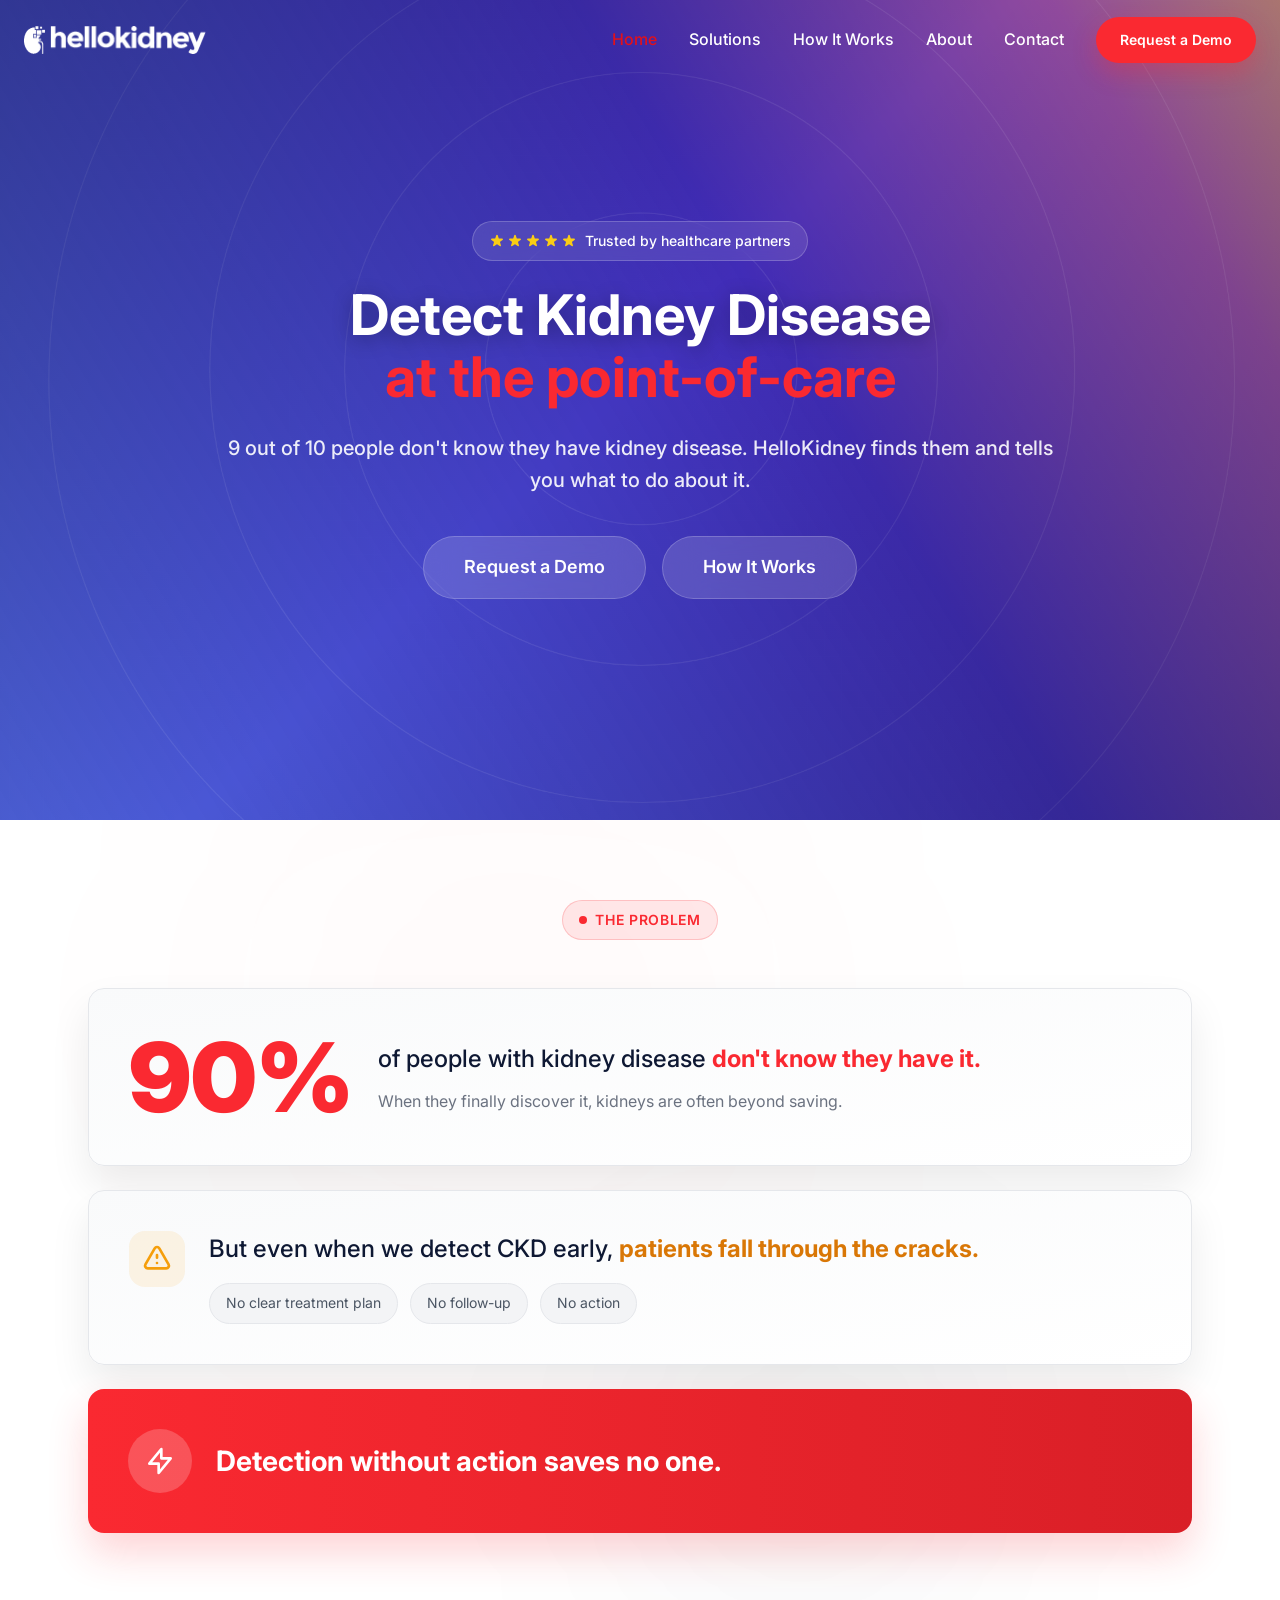
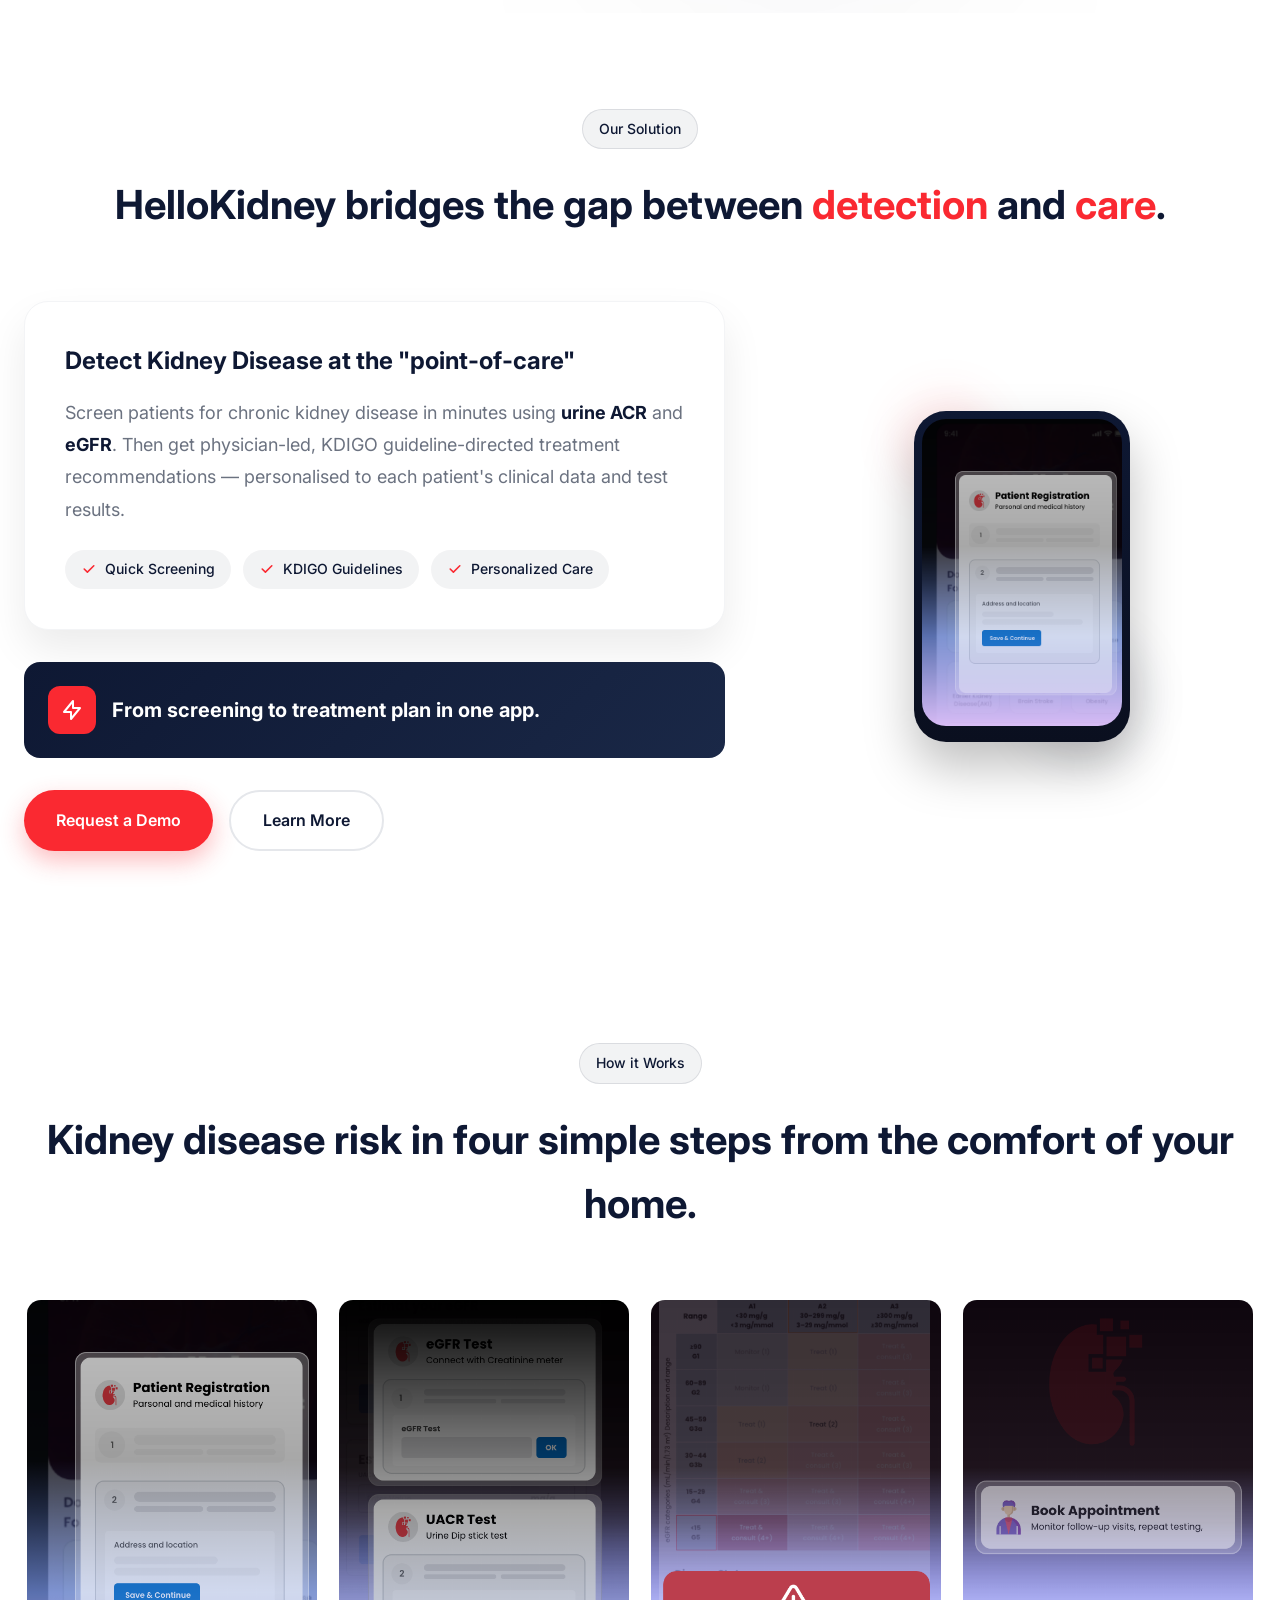
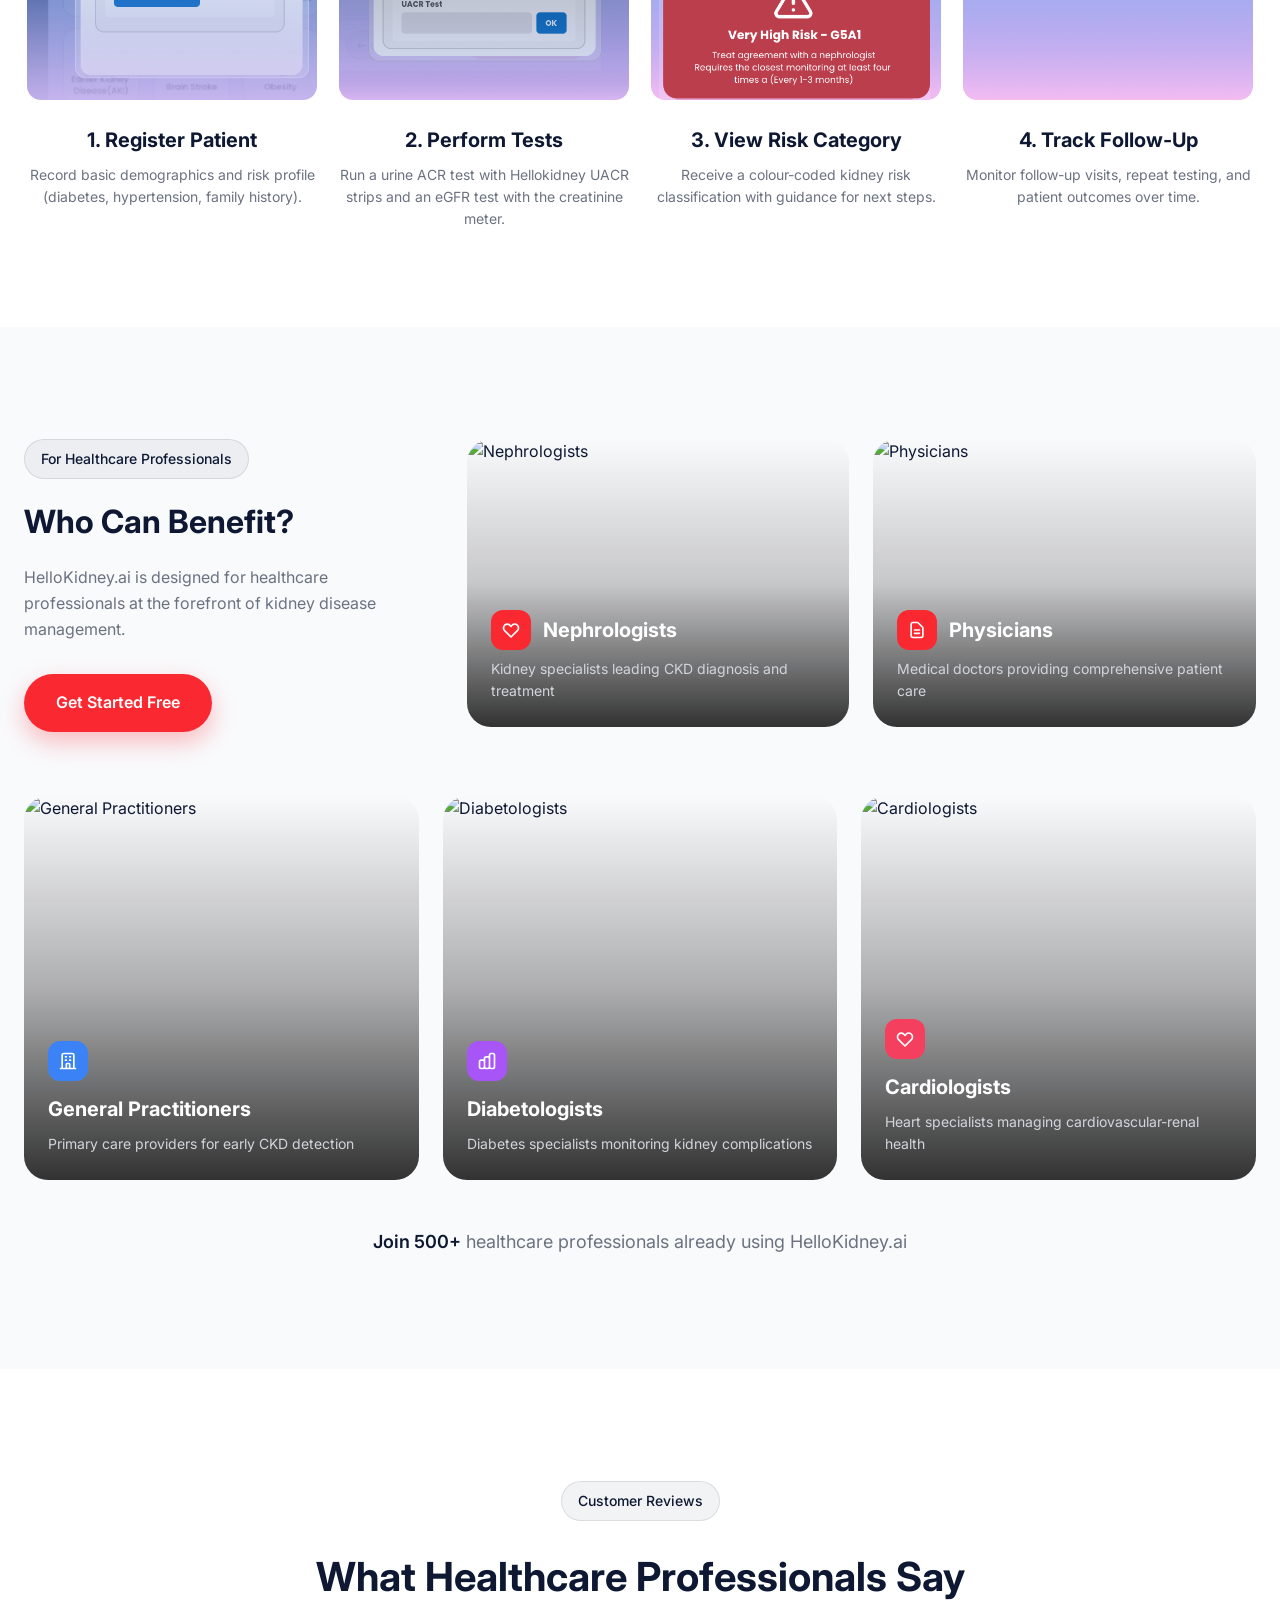
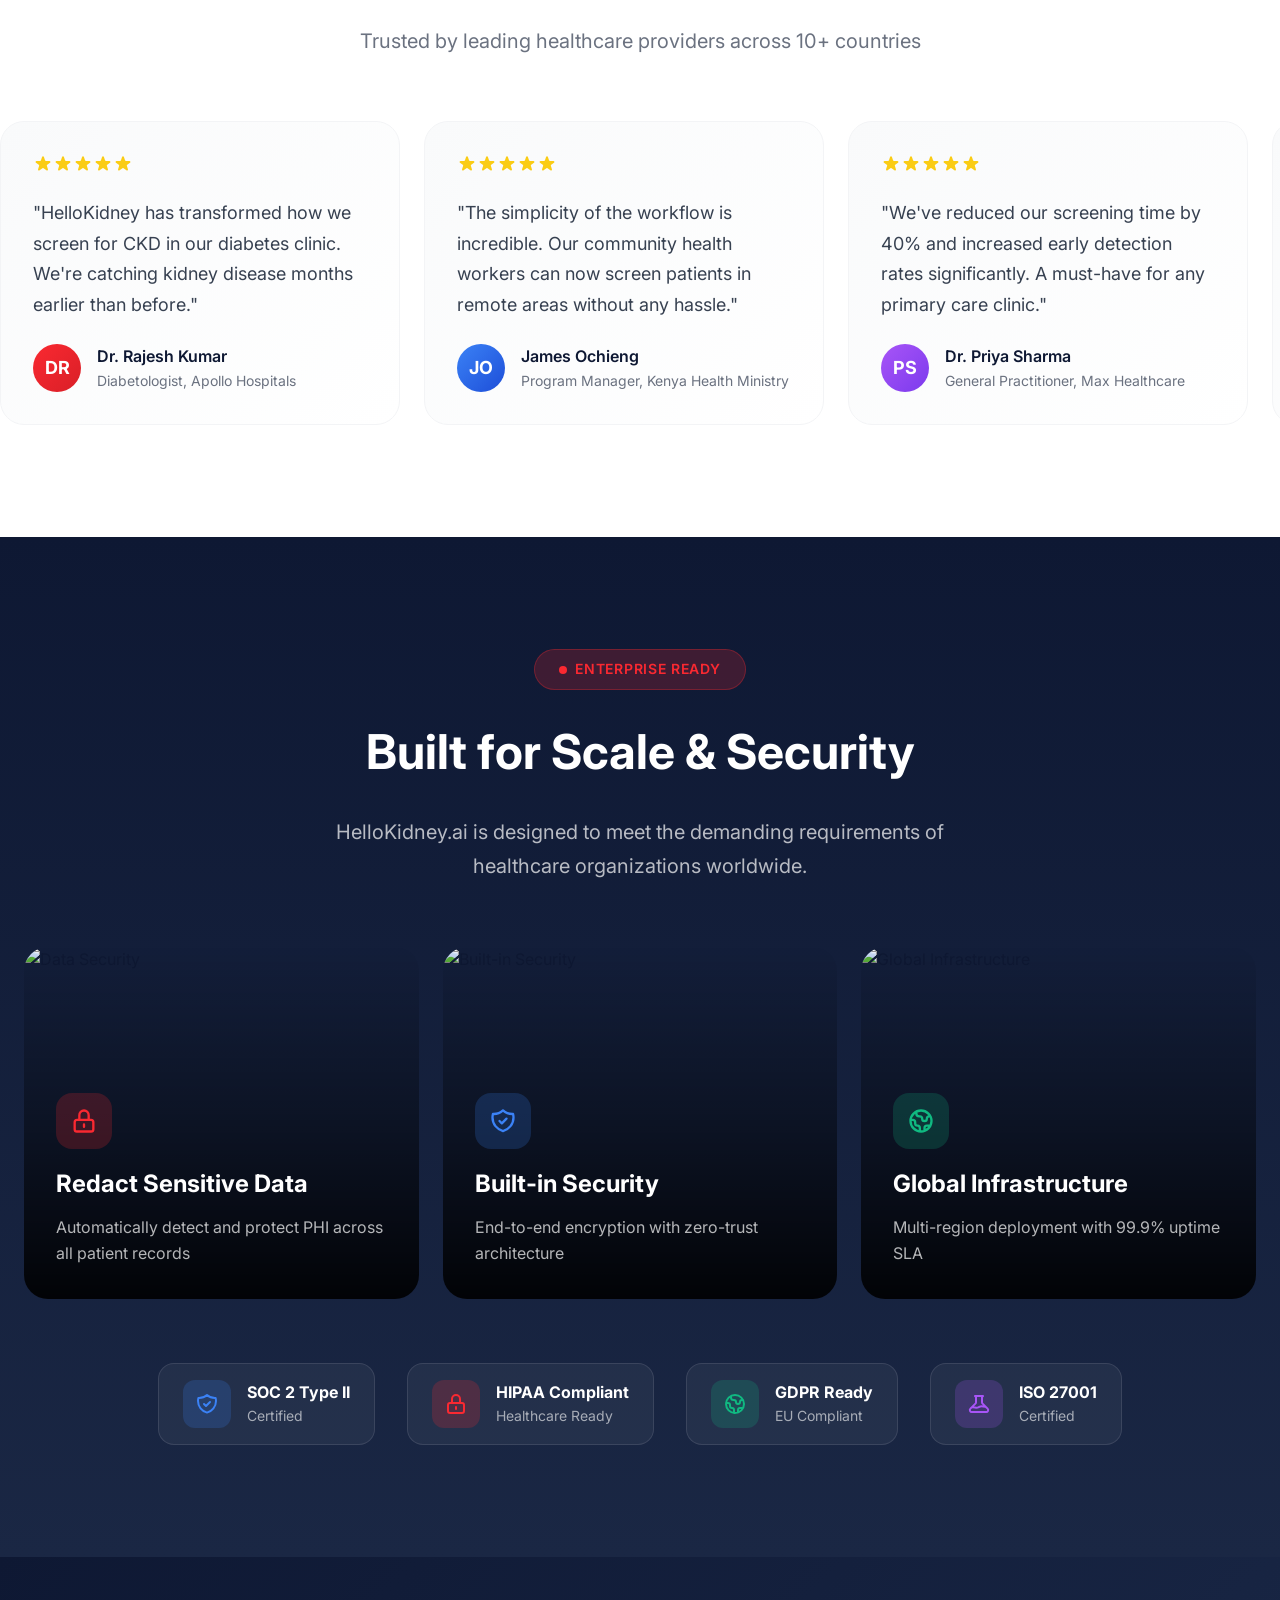
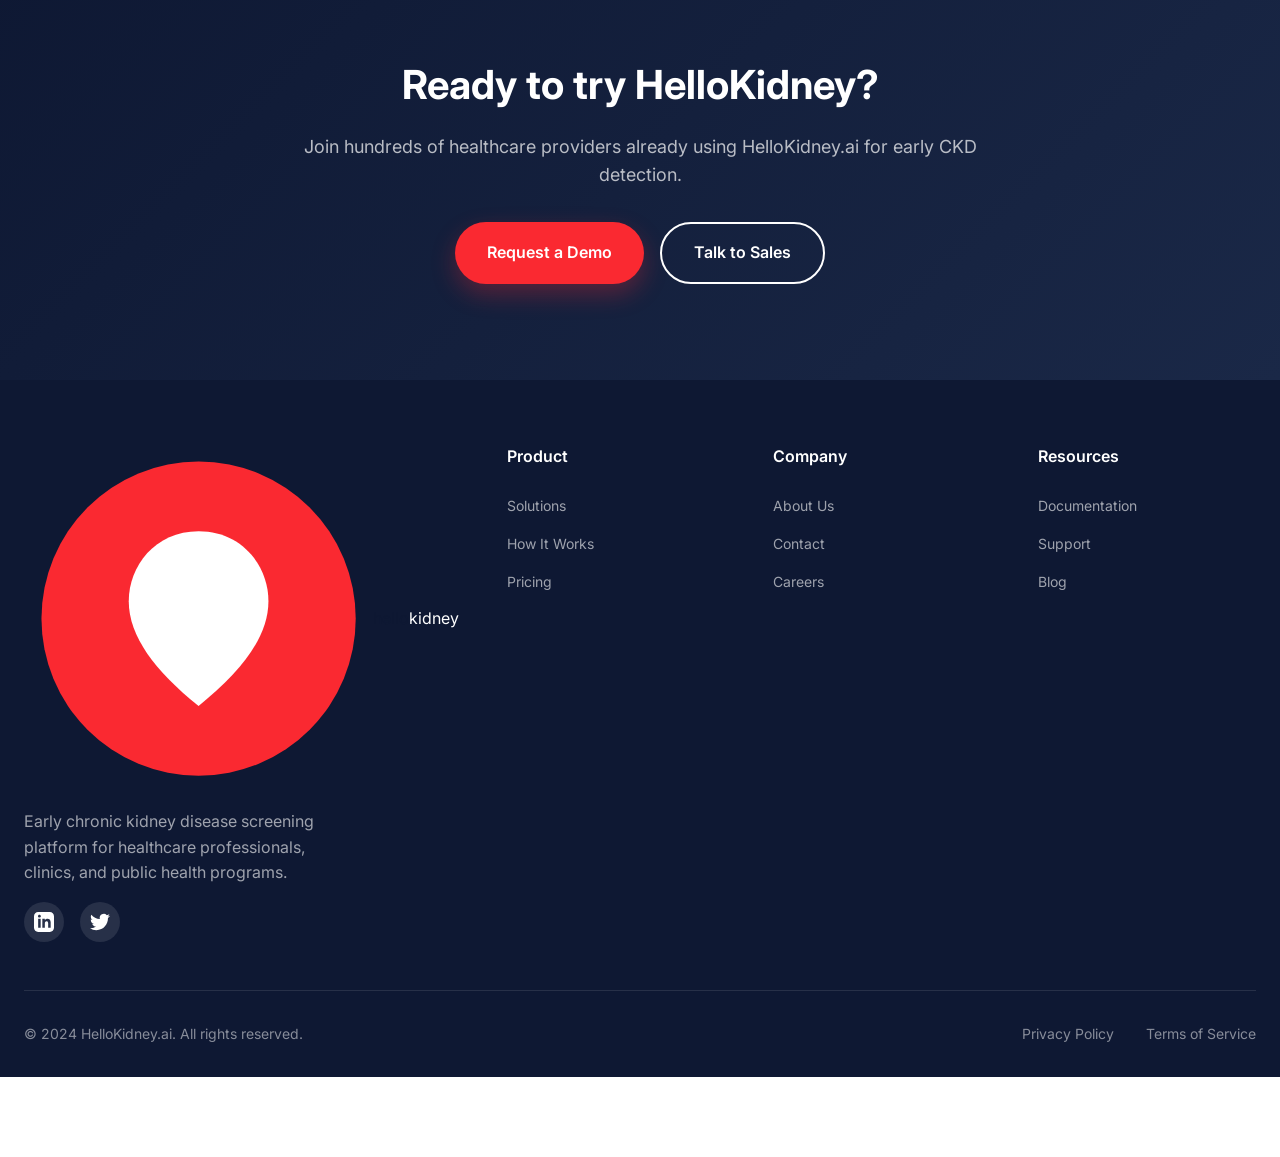
==== commit 5d0d5579: "auto-commit for 7baef0e7-1c1a-4027-bc81-5bda621f6b6e" ====
--- a/static-site/index.html
+++ b/static-site/index.html
@@ -105,14 +105,15 @@
 </head>
 <body>
   <!-- Header -->
-  <header class="header dark">
+  <header class="header" id="mainHeader">
     <div class="container header-container">
       <a href="index.html" class="logo">
-        <svg class="logo-icon" viewBox="0 0 40 40" fill="none">
-          <circle cx="20" cy="20" r="18" fill="#FA2931"/>
-          <path d="M20 10C15 10 12 14 12 18C12 22 15 26 20 30C25 26 28 22 28 18C28 14 25 10 20 10Z" fill="white"/>
-        </svg>
-        <span><span class="logo-text-red">hello</span><span class="logo-text-dark">kidney</span></span>
+        <img 
+          src="assets/logo.png"
+          alt="HelloKidney.ai" 
+          class="logo-img"
+          style="height: 1.8rem; width: auto;"
+        />
       </a>
       
       <nav class="nav">
--- a/static-site/css/styles.css
+++ b/static-site/css/styles.css
@@ -157,13 +157,12 @@
   left: 0;
   right: 0;
   z-index: 1000;
-  padding: 1rem 0;
   transition: all 0.3s ease;
+  background: transparent;
 }
 
 .header.scrolled {
-  background: rgba(255, 255, 255, 0.95);
-  backdrop-filter: blur(10px);
+  background: rgba(255, 255, 255, 0.98);
   box-shadow: 0 2px 20px rgba(0, 0, 0, 0.1);
 }
 
@@ -171,26 +170,25 @@
   display: flex;
   align-items: center;
   justify-content: space-between;
+  height: 5rem;
+  max-width: 1280px;
+  margin: 0 auto;
+  padding: 0 1.5rem;
 }
 
 .logo {
   display: flex;
   align-items: center;
-  gap: 0.5rem;
-  font-size: 1.5rem;
-  font-weight: 700;
-}
-
-.logo-icon {
-  width: 32px;
-  height: 32px;
-}
-
-.logo-text-red { color: var(--primary-red); }
-.logo-text-dark { color: var(--primary-dark); }
-
-.header.light .logo-text-dark { color: var(--primary-dark); }
-.header.dark .logo-text-dark { color: var(--white); }
+}
+
+.logo-img {
+  transition: filter 0.3s ease;
+  filter: brightness(0) invert(1); /* White logo on dark background (default for home page) */
+}
+
+.header.scrolled .logo-img {
+  filter: none; /* Colored logo on white background when scrolled */
+}
 
 .nav {
   display: flex;
@@ -207,14 +205,24 @@
 .nav-link {
   font-weight: 500;
   transition: color 0.3s ease;
-}
-
-.header.light .nav-link { color: var(--text-gray-dark); }
-.header.dark .nav-link { color: var(--white); }
-
-.nav-link:hover,
+  color: white;
+}
+
+.header.scrolled .nav-link {
+  color: #374151;
+}
+
+.header.scrolled .nav-link.active,
+.header.scrolled .nav-link:hover {
+  color: #E1111B;
+}
+
+.nav-link:hover {
+  color: #E1111B;
+}
+
 .nav-link.active {
-  color: var(--primary-red);
+  color: #E1111B !important;
 }
 
 .nav-btn {
@@ -226,15 +234,17 @@
   display: none;
   background: none;
   padding: 0.5rem;
+  color: white;
+}
+
+.header.scrolled .mobile-menu-btn {
+  color: #374151;
 }
 
 .mobile-menu-btn svg {
   width: 24px;
   height: 24px;
 }
-
-.header.light .mobile-menu-btn { color: var(--primary-dark); }
-.header.dark .mobile-menu-btn { color: var(--white); }
 
 /* Mobile Menu */
 .mobile-menu {
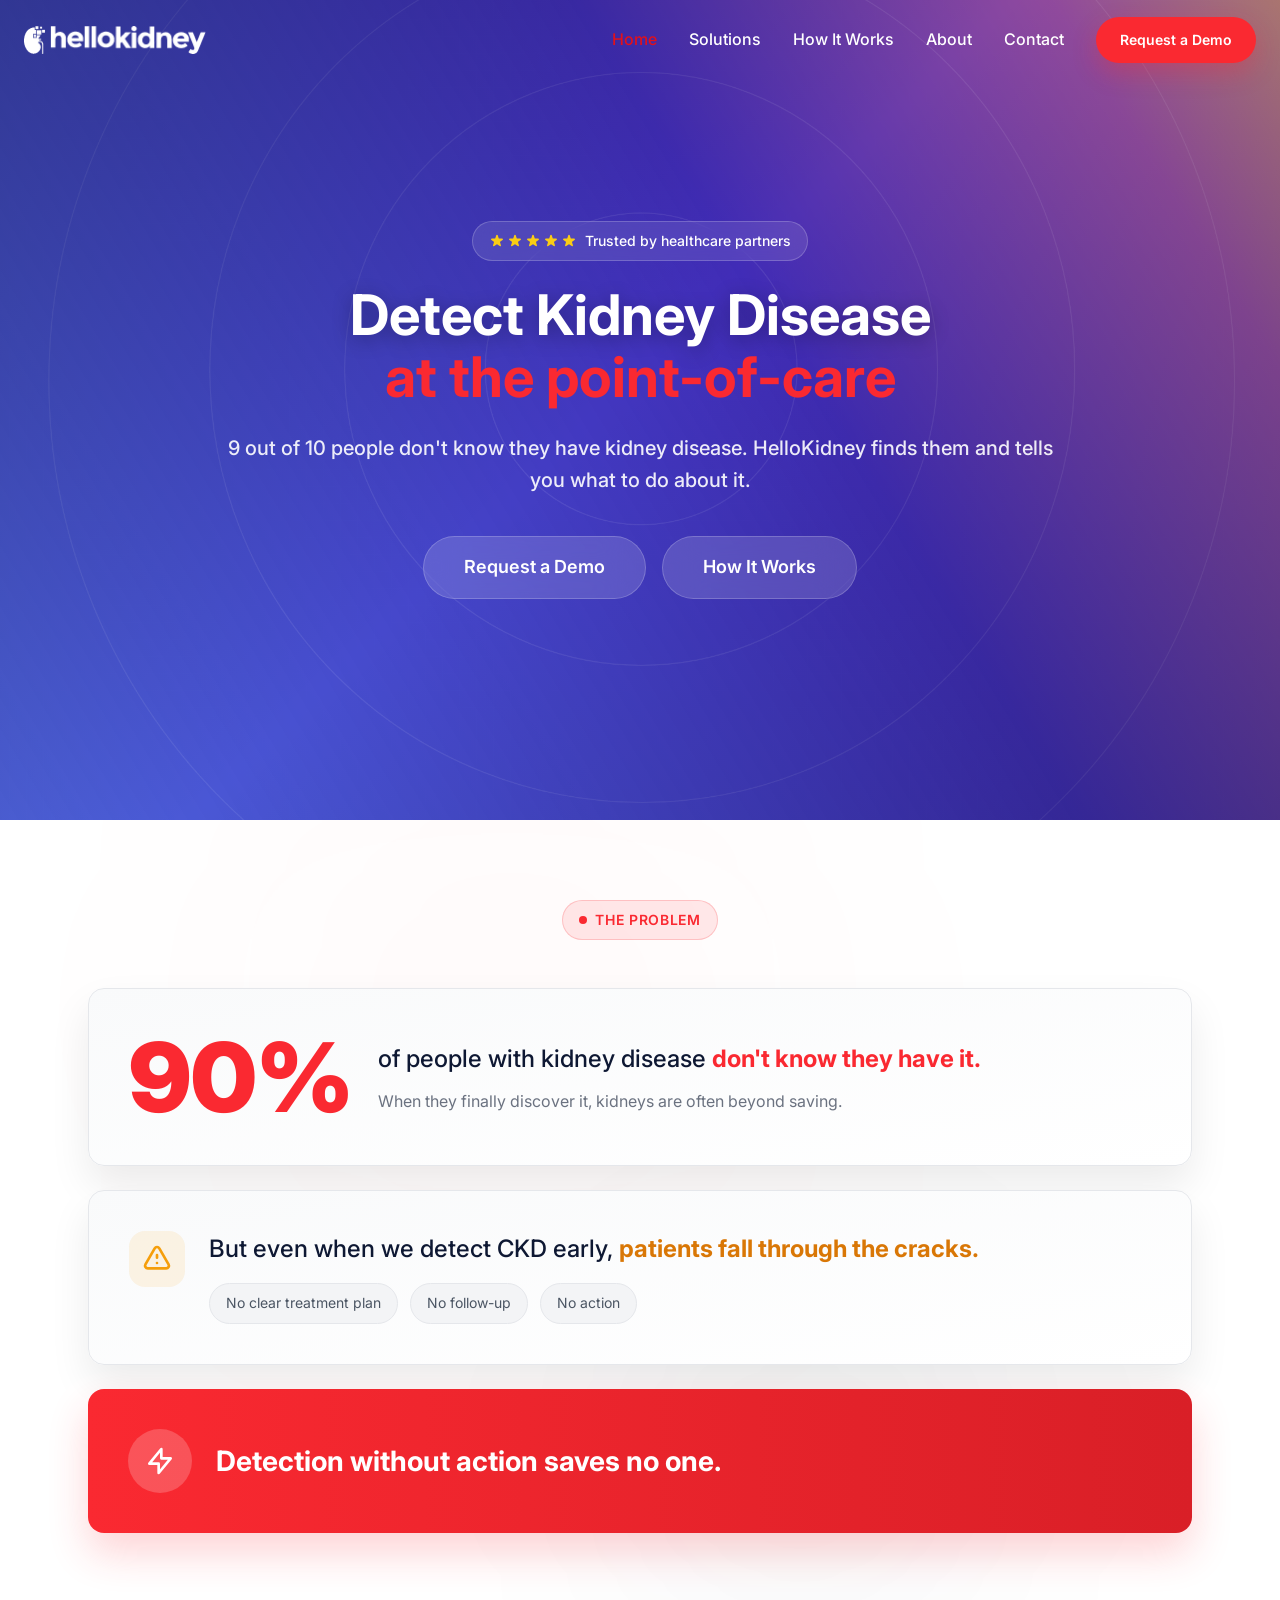
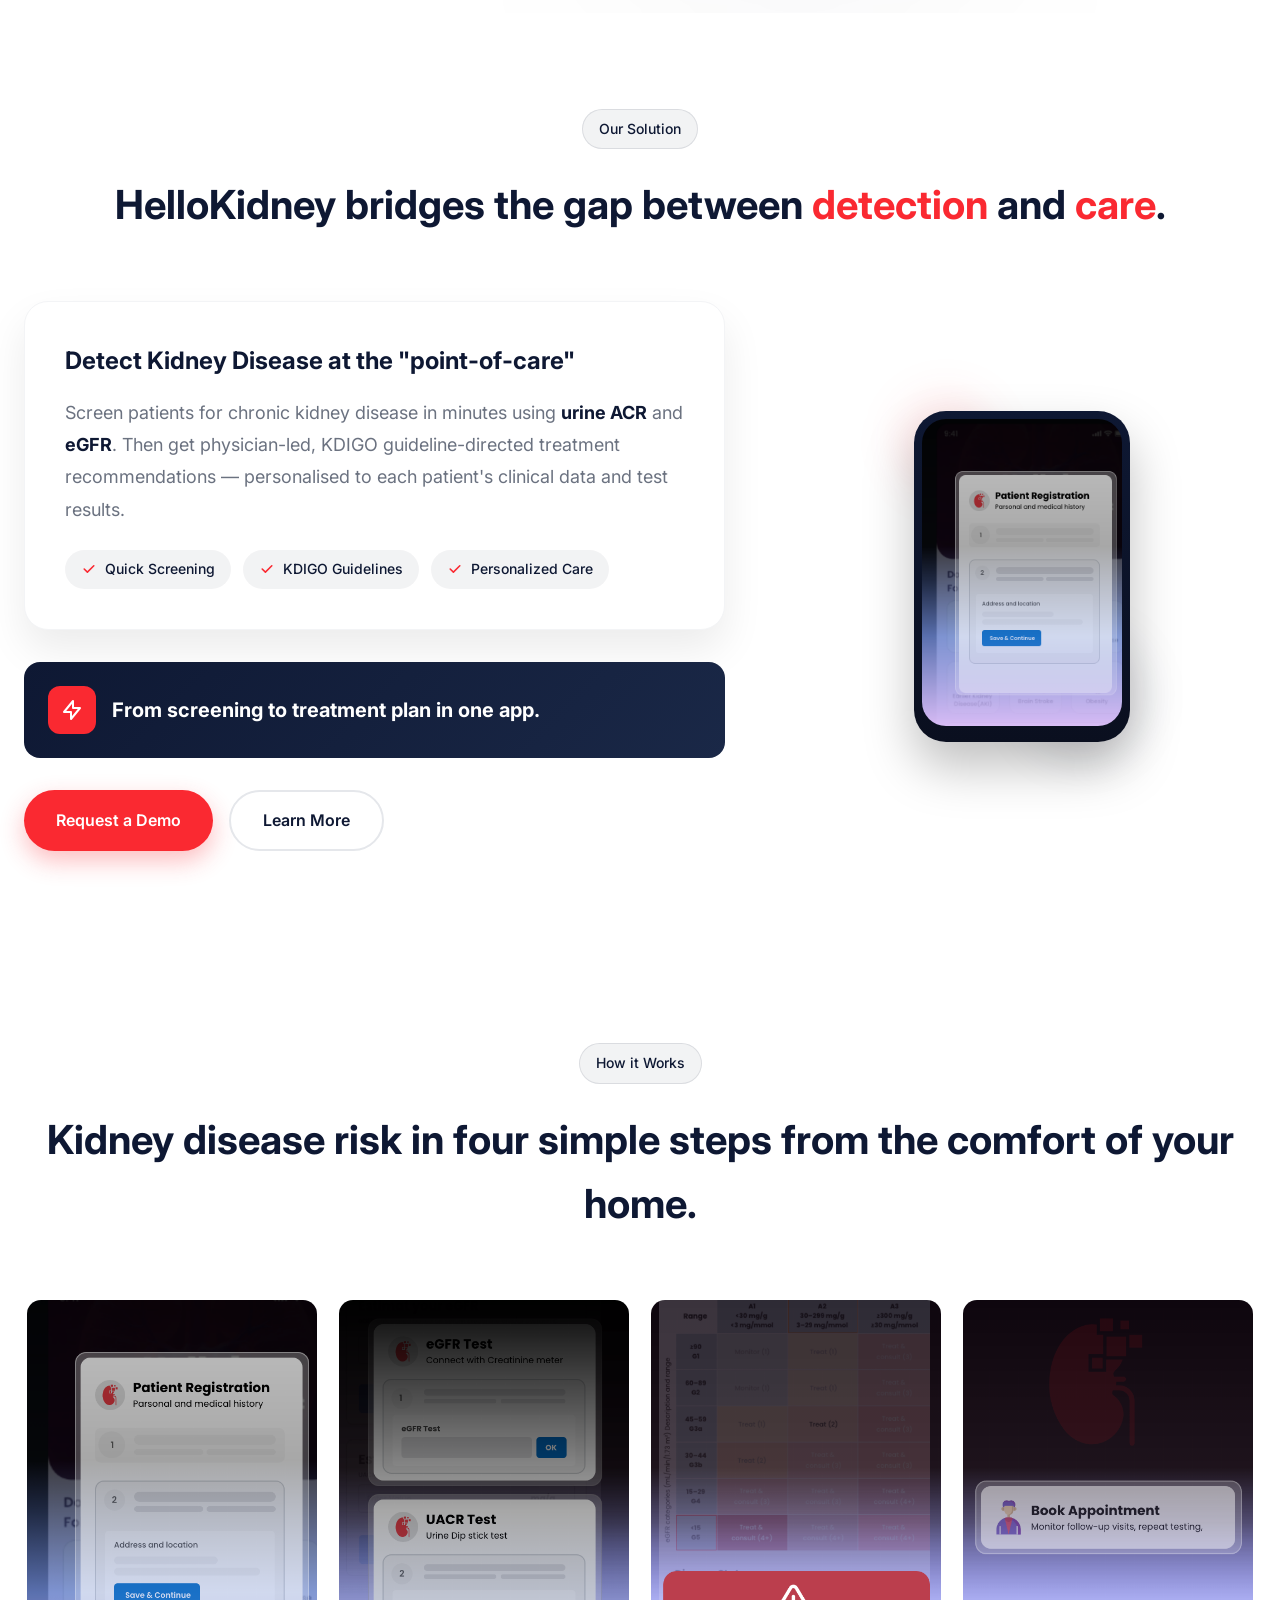
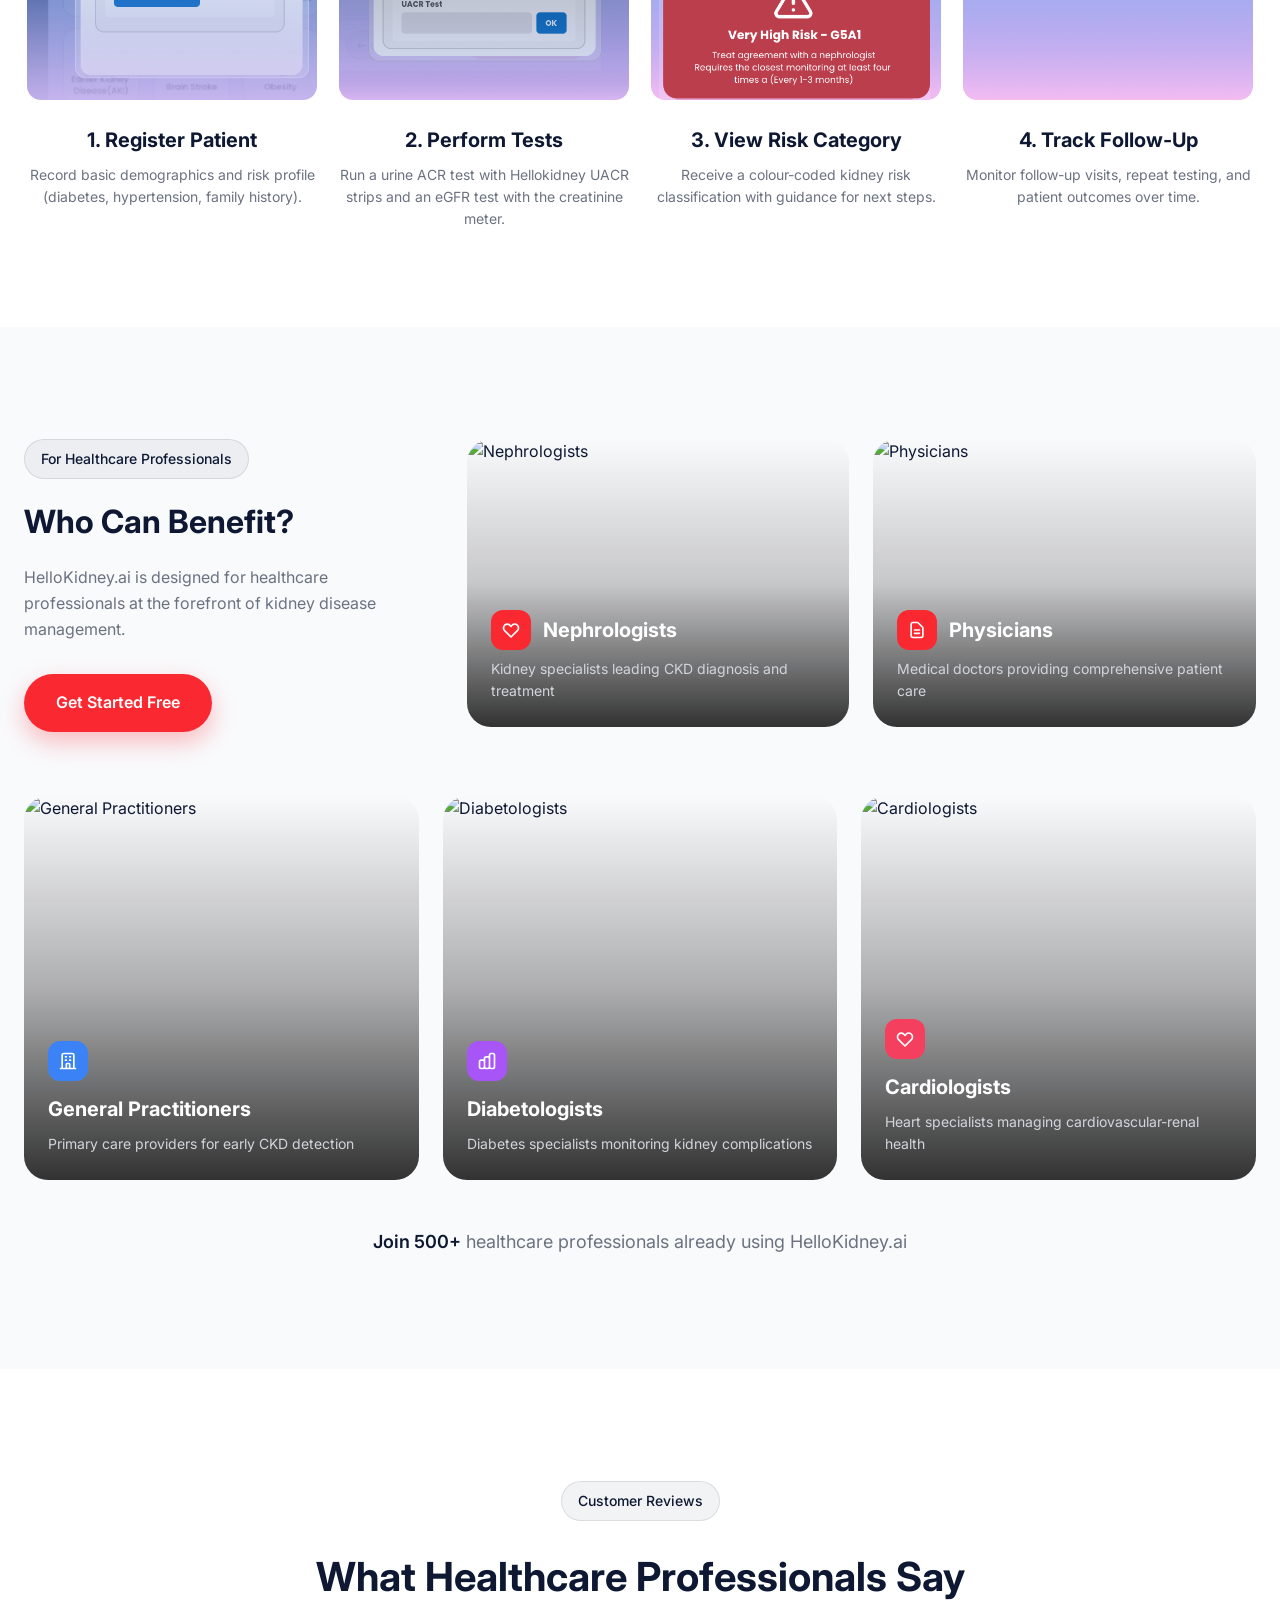
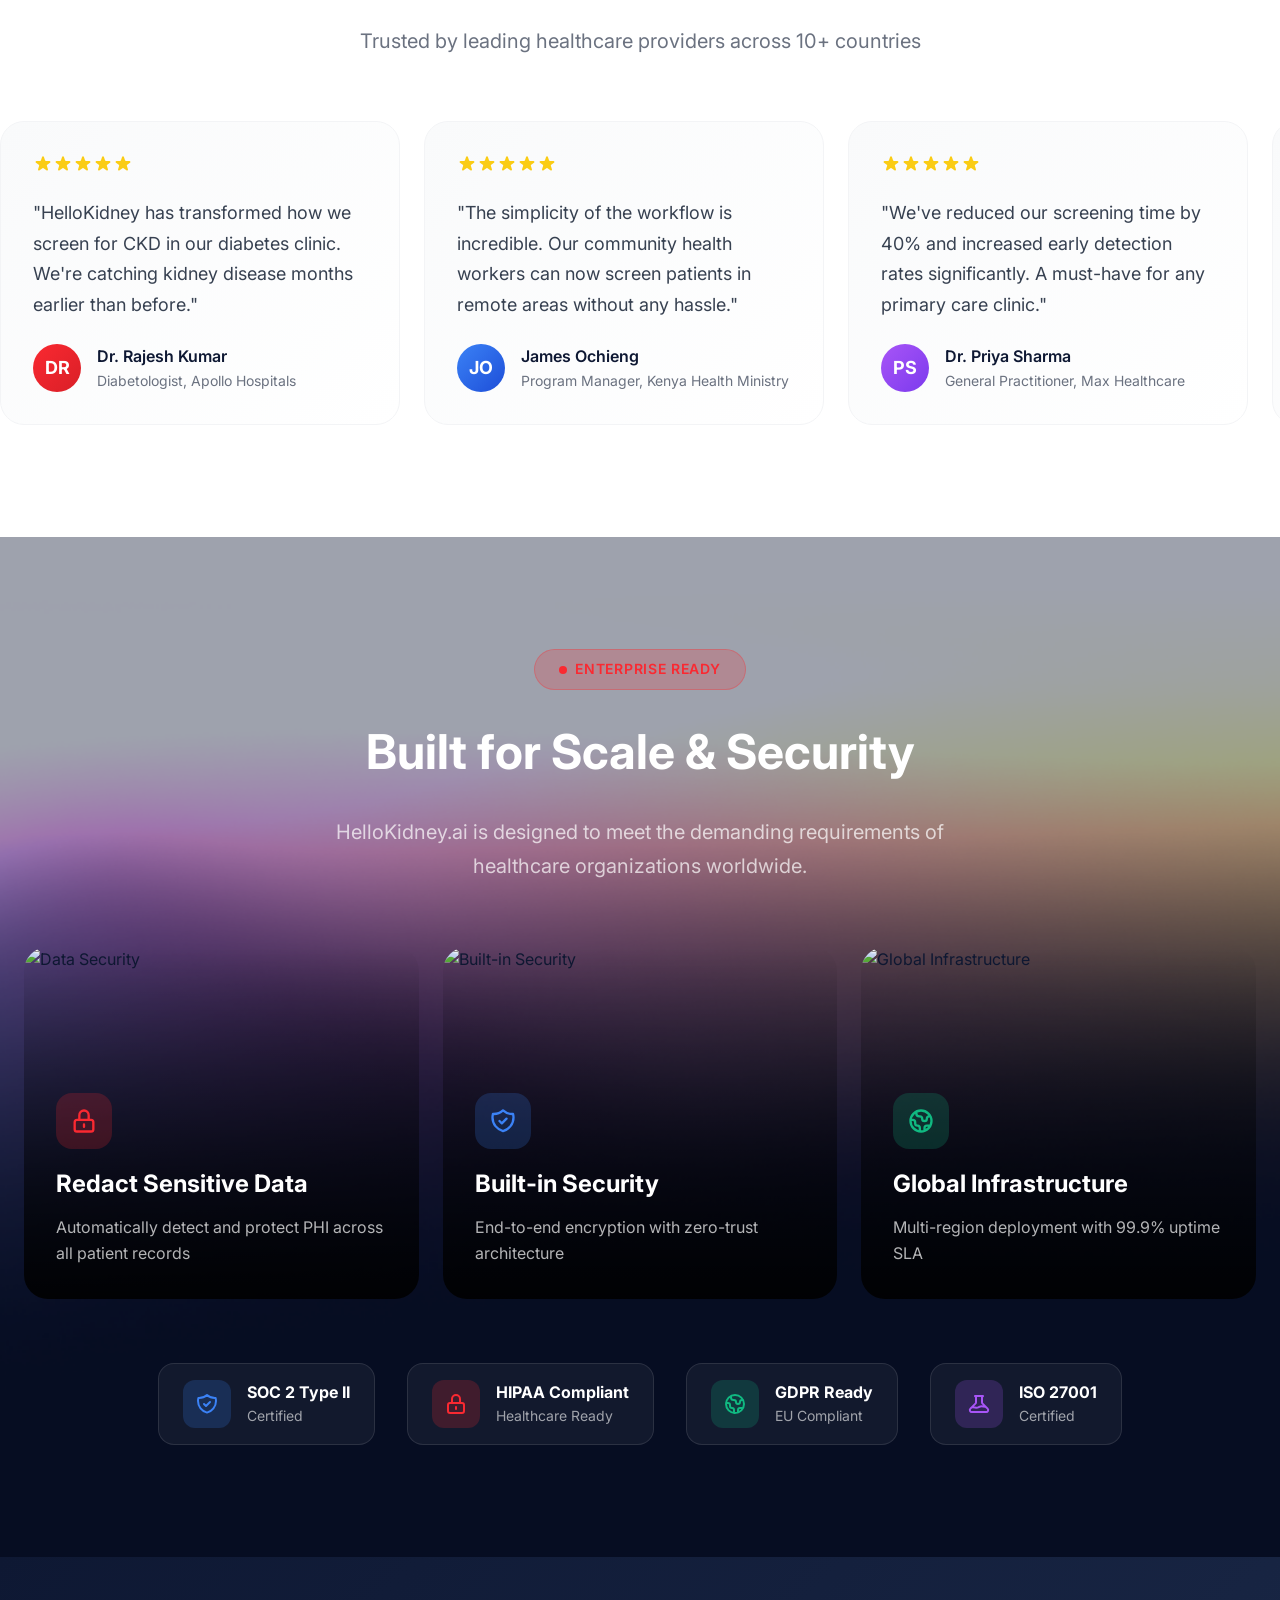
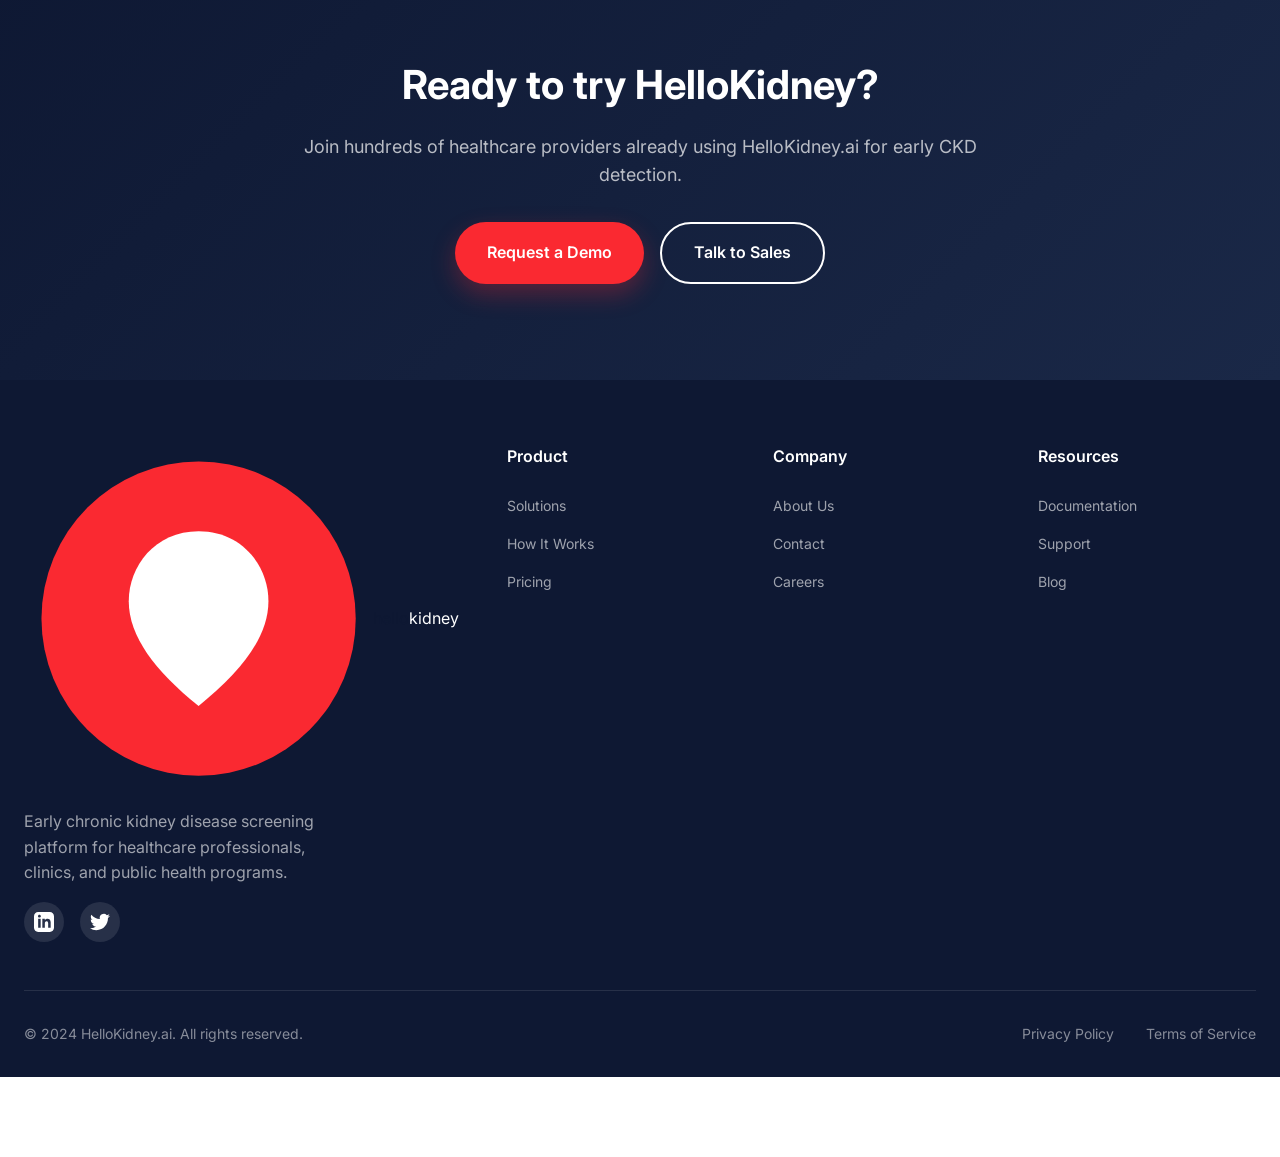
==== commit 77aff675: "auto-commit for de2c646e-11e2-4359-b32b-37d0c97af46c" ====
--- a/static-site/index.html
+++ b/static-site/index.html
@@ -644,8 +644,11 @@
   </section>
 
   <!-- Enterprise Ready Section - Image Cards Design -->
-  <section style="padding: 7rem 0; background: linear-gradient(180deg, #0E1833 0%, #1a2744 100%);">
-    <div class="container">
+  <section style="padding: 7rem 0; background: url('assets/enterprise-bg.png') center center / cover no-repeat; position: relative;">
+    <!-- Dark overlay for better text readability -->
+    <div style="position: absolute; inset: 0; background: rgba(14, 24, 51, 0.4);"></div>
+    
+    <div class="container" style="position: relative; z-index: 10;">
       <!-- Section Header -->
       <div style="text-align: center; margin-bottom: 4rem;">
         <span style="display: inline-flex; align-items: center; gap: 0.5rem; background: rgba(250, 41, 49, 0.2); padding: 0.5rem 1.5rem; border-radius: 9999px; border: 1px solid rgba(250, 41, 49, 0.3); margin-bottom: 1.5rem;">
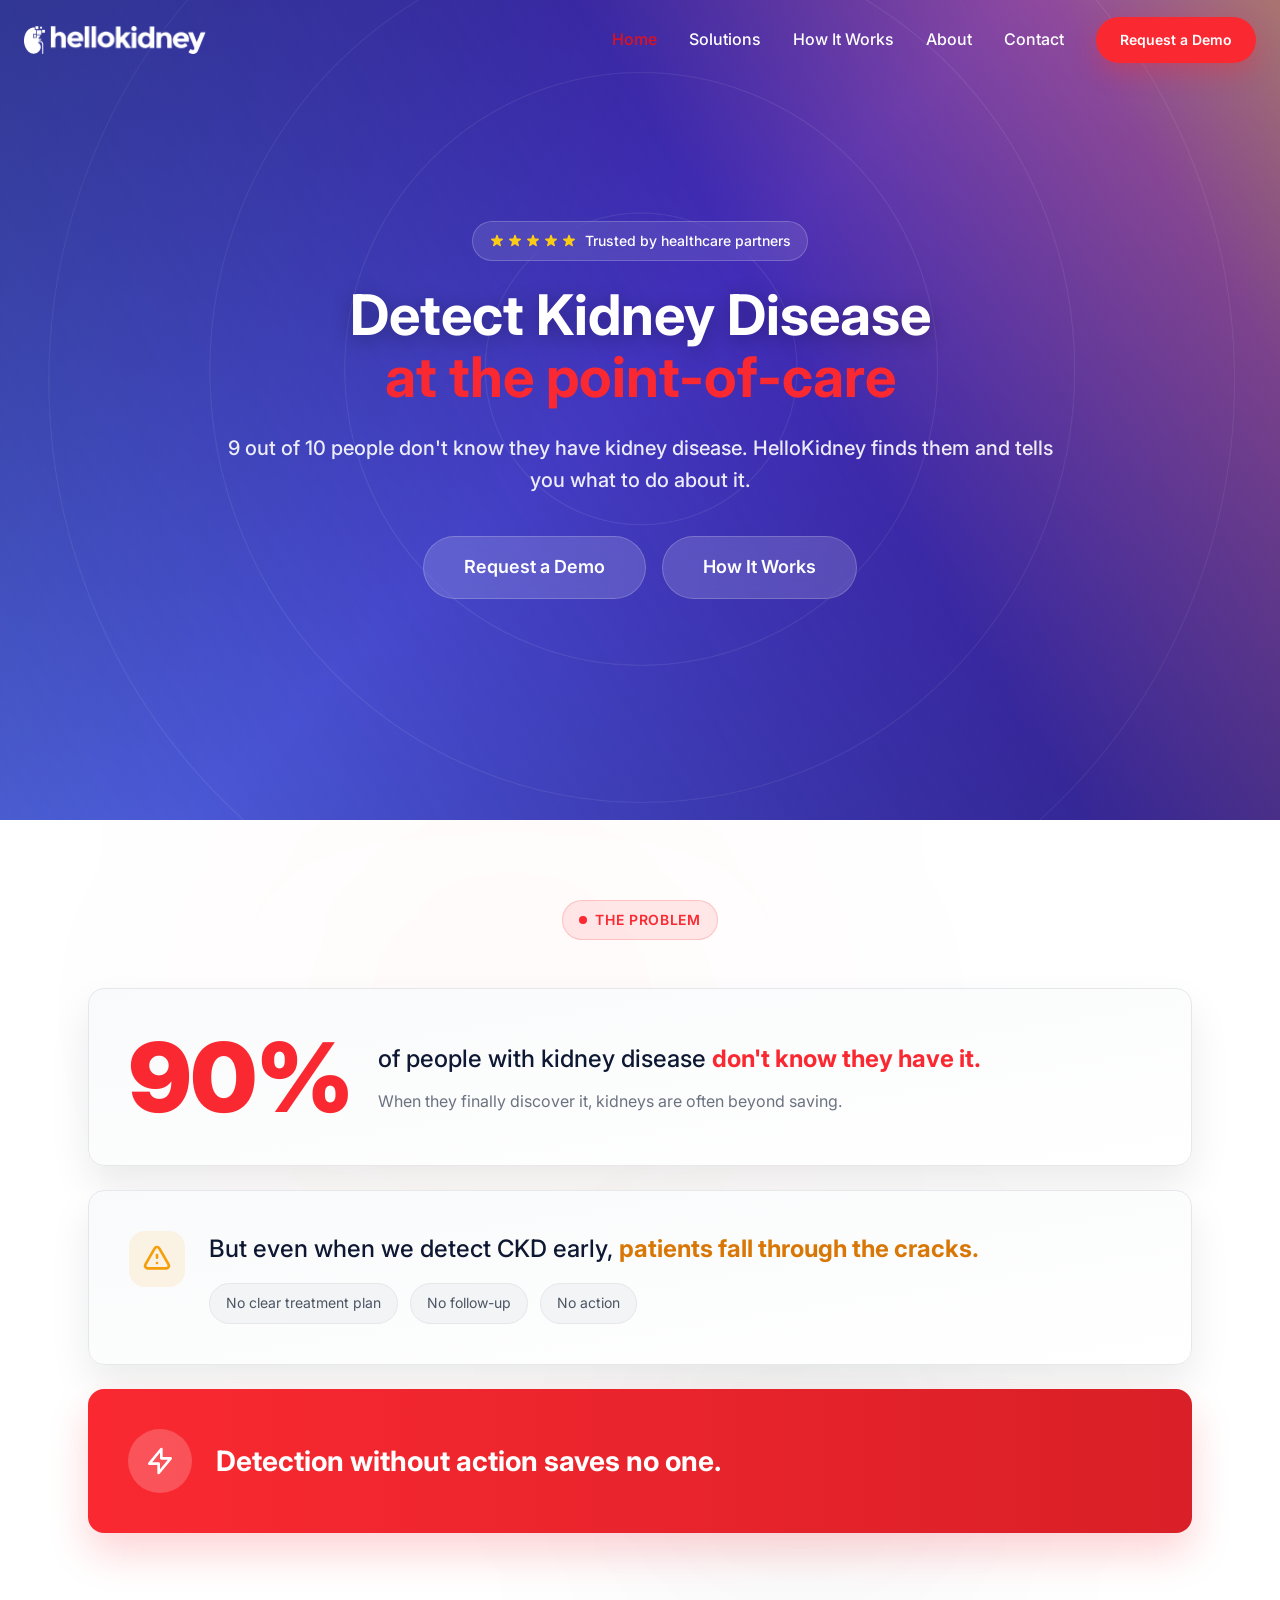
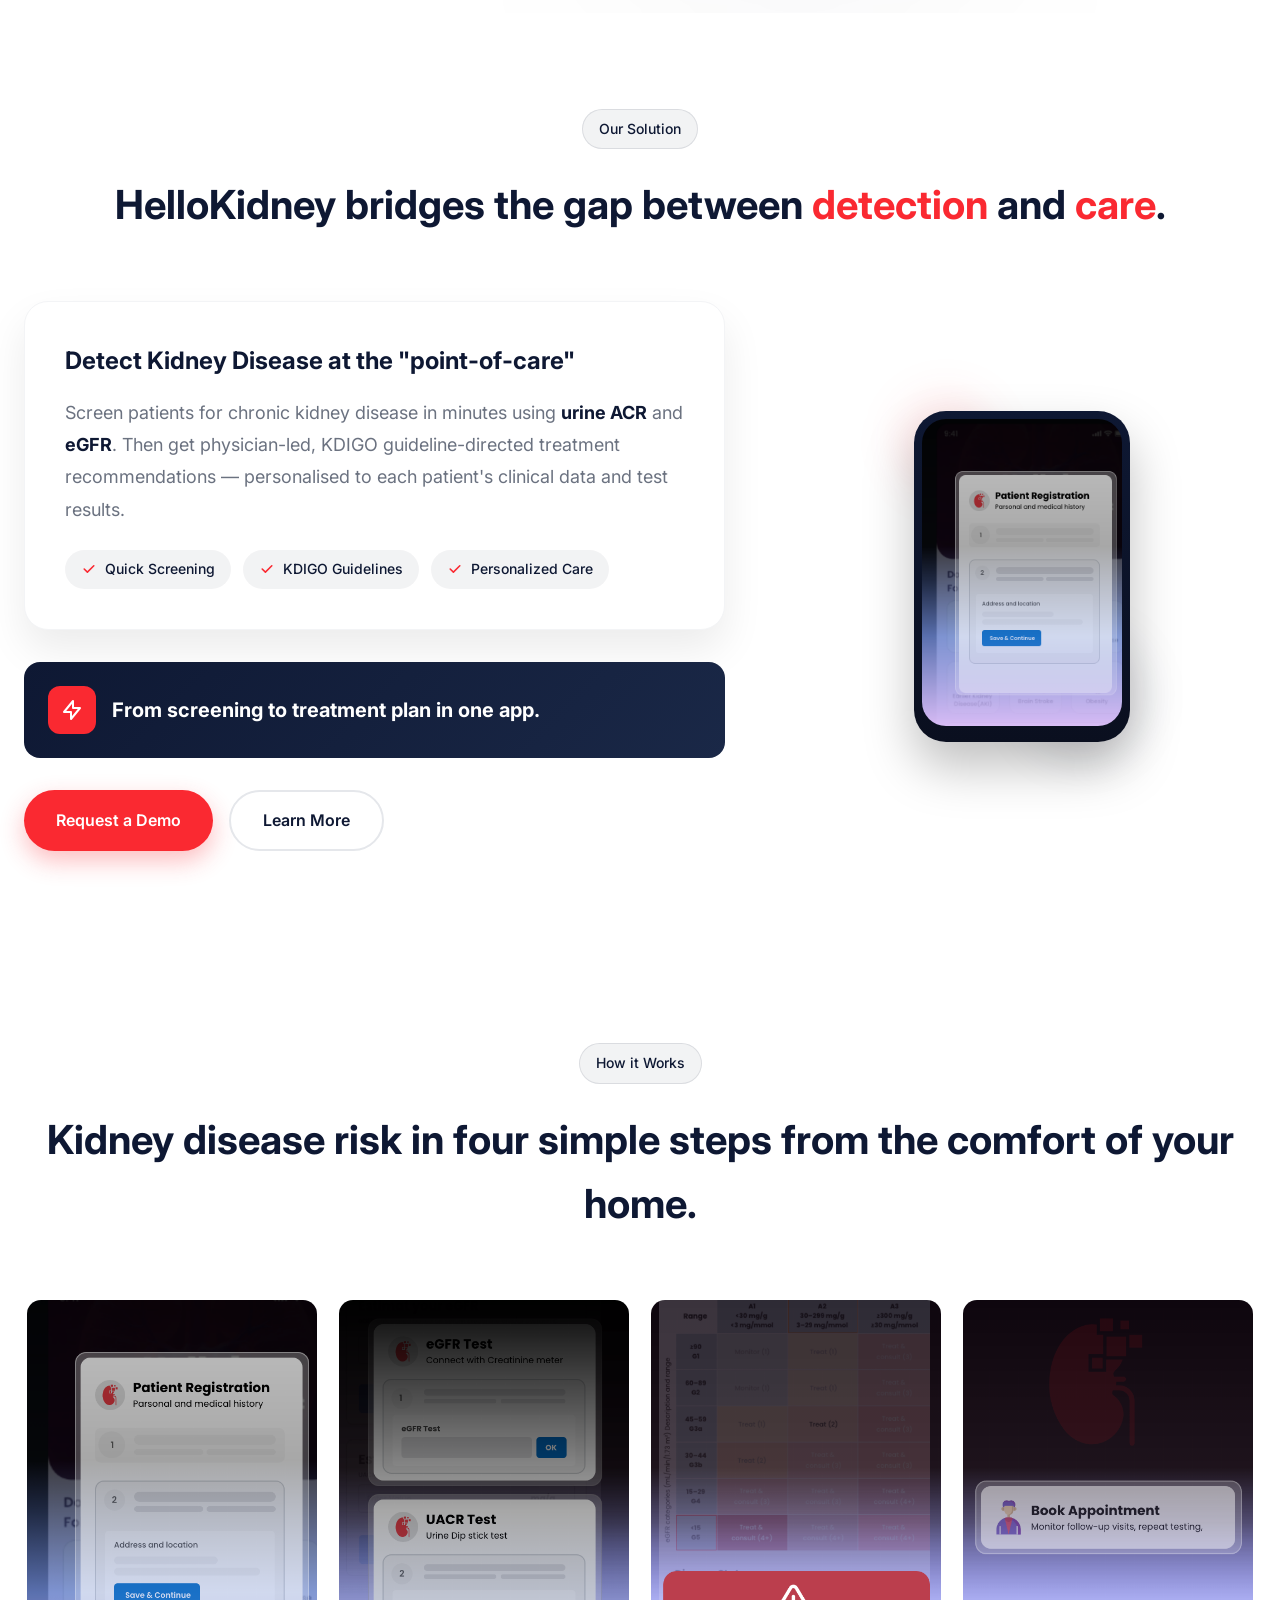
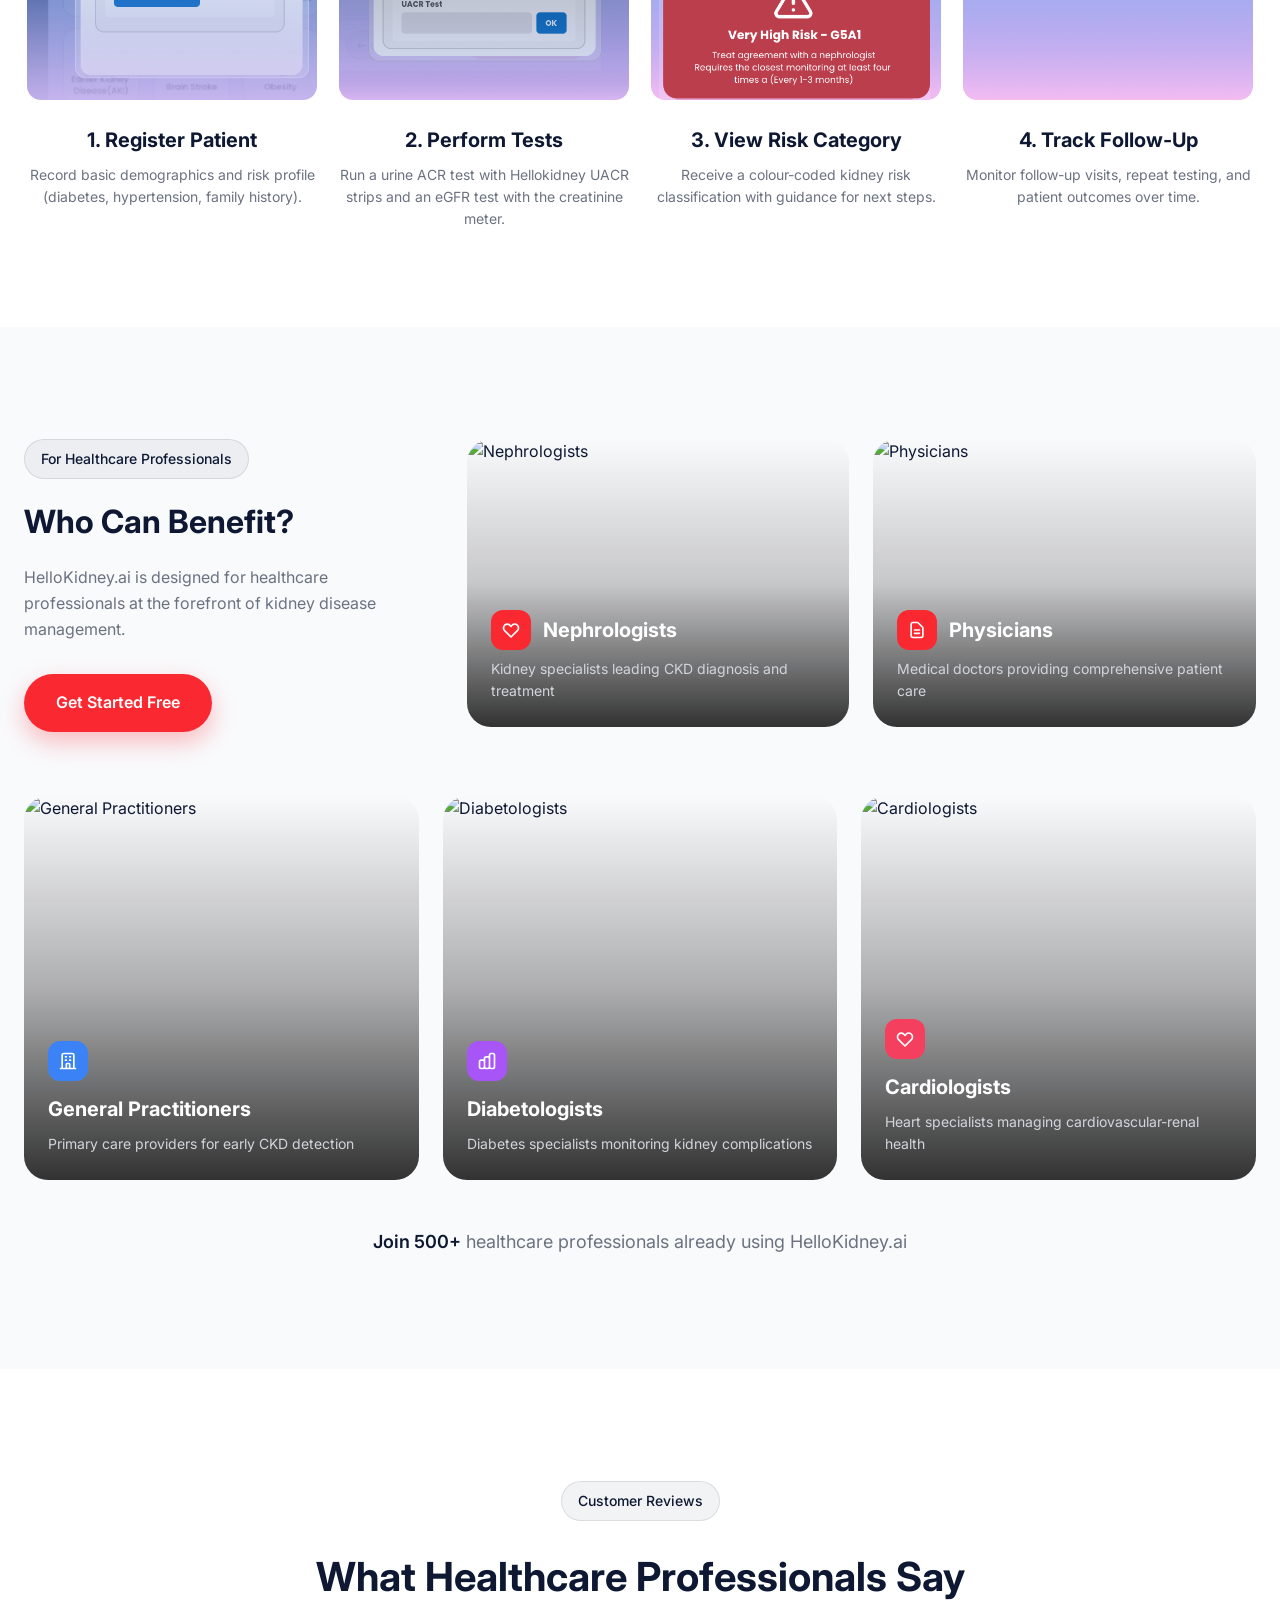
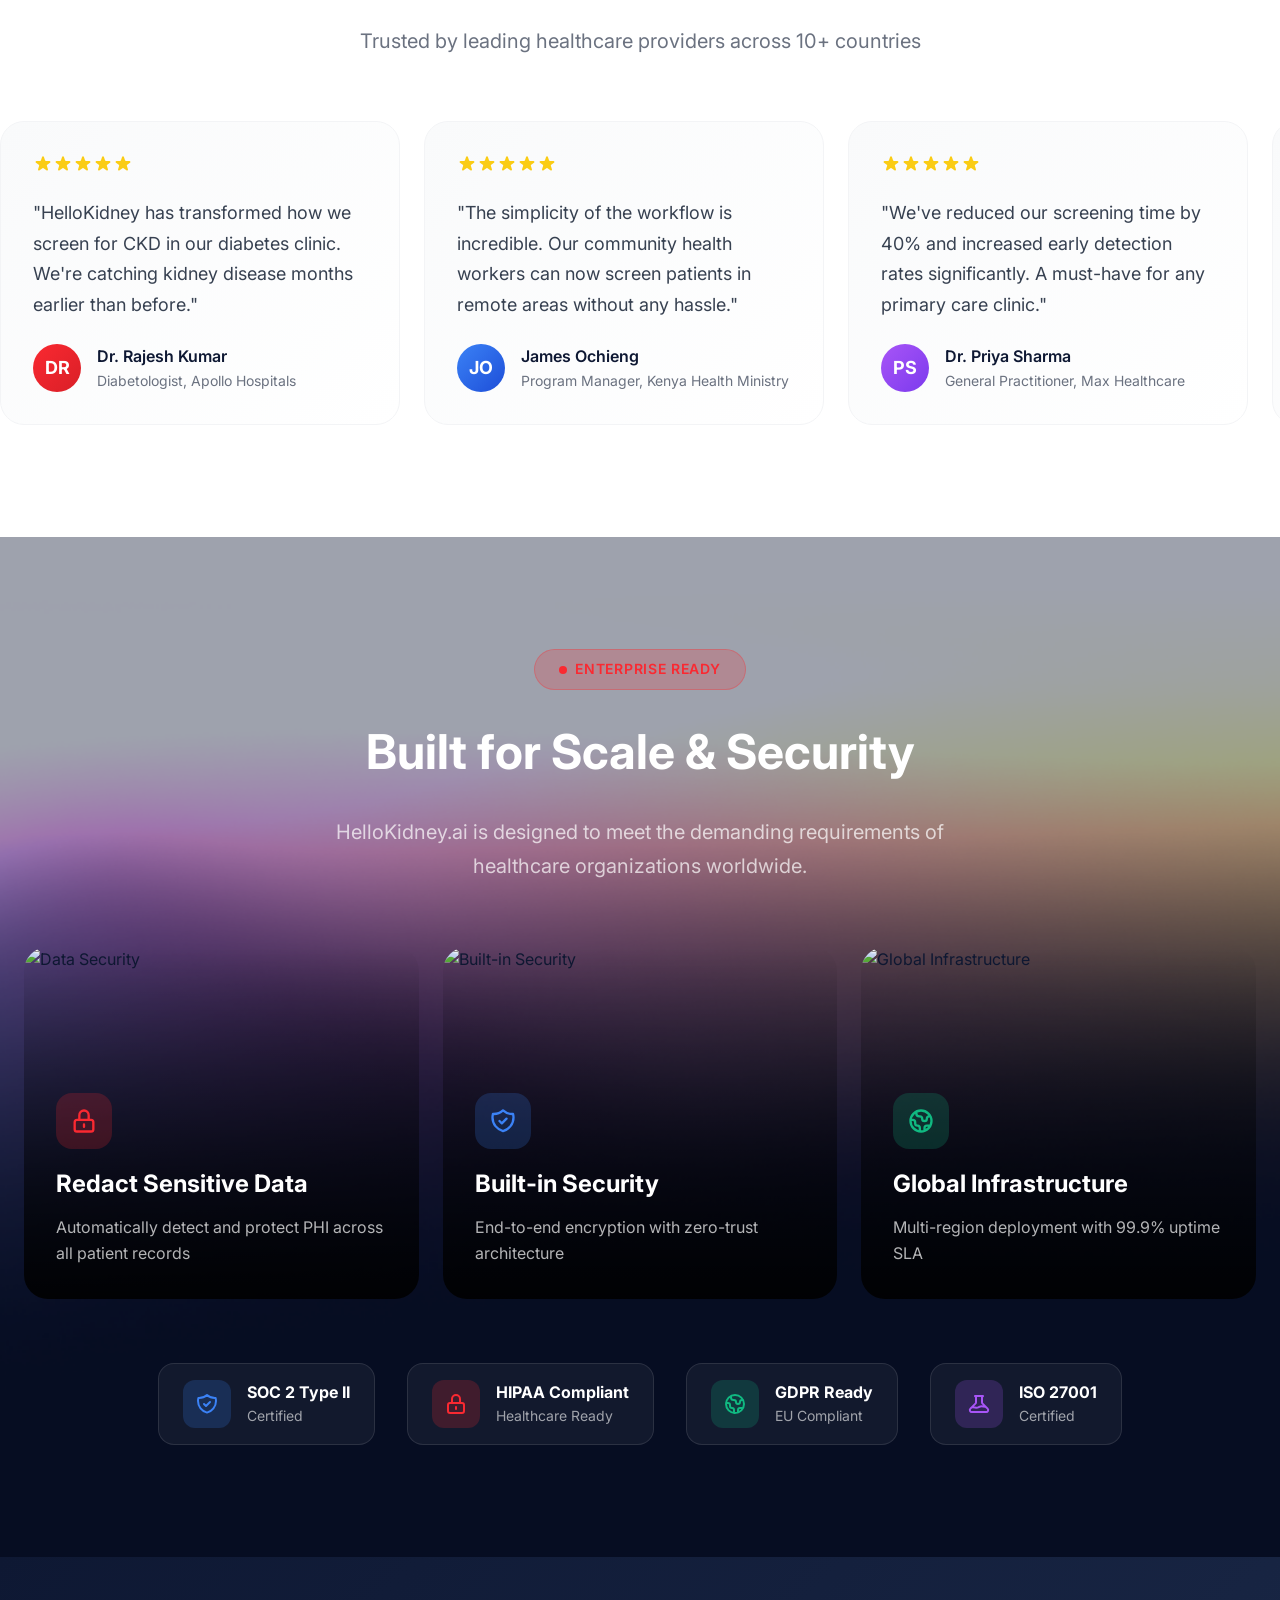
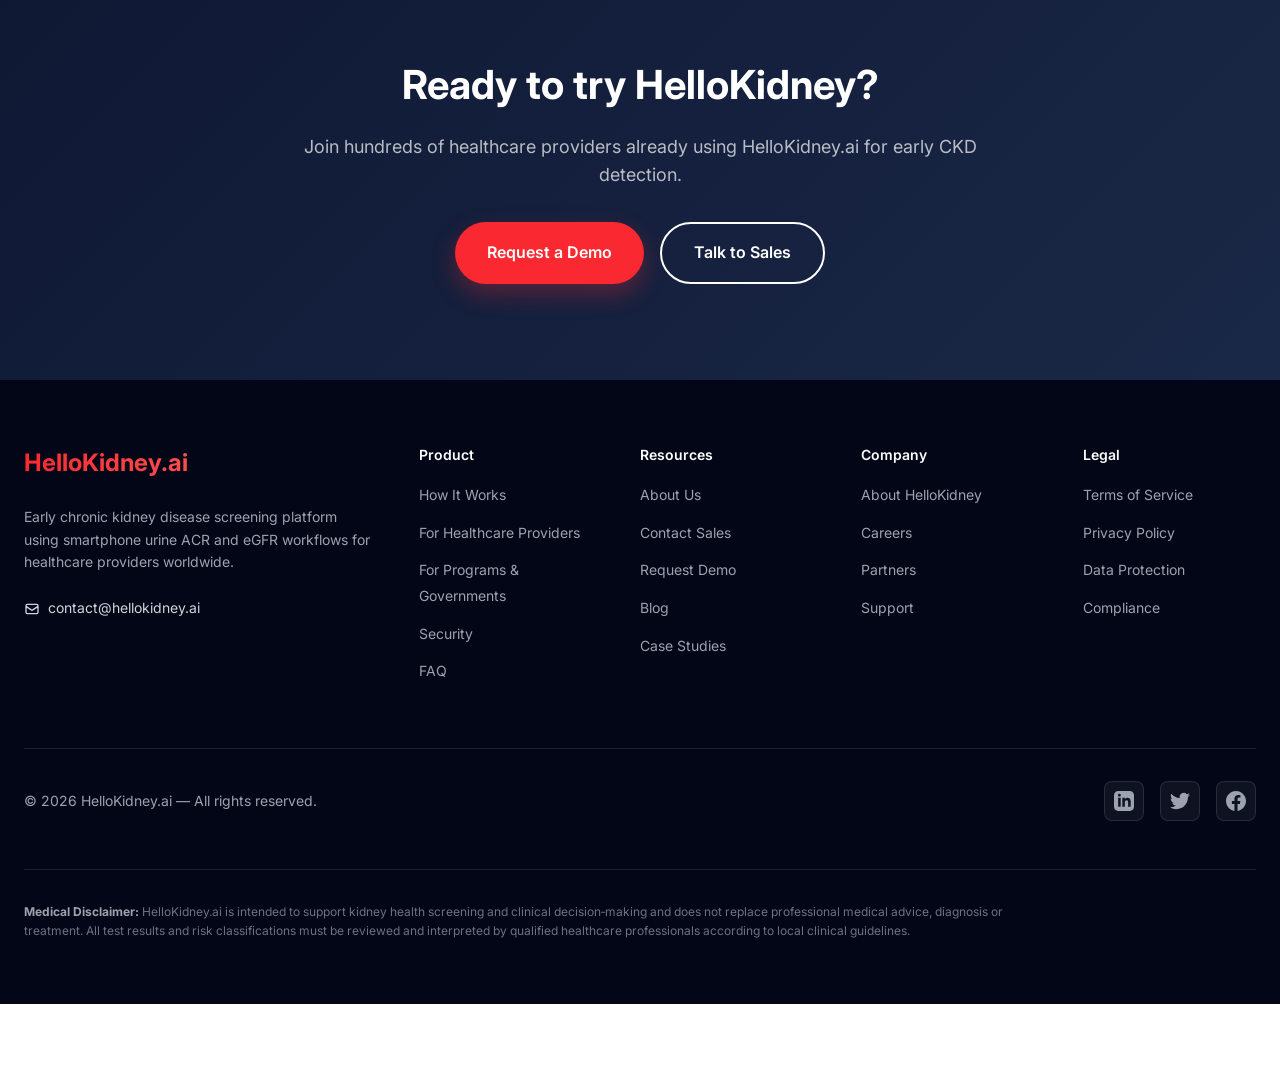
==== commit a84765a2: "auto-commit for 994f6dc2-229b-43a1-8f6f-9634058e3134" ====
--- a/static-site/index.html
+++ b/static-site/index.html
@@ -777,62 +777,103 @@
   </section>
 
   <!-- Footer -->
-  <footer class="footer">
-    <div class="container">
-      <div class="footer-grid">
-        <div class="footer-brand">
-          <a href="index.html" class="logo">
-            <svg class="logo-icon" viewBox="0 0 40 40" fill="none">
-              <circle cx="20" cy="20" r="18" fill="#FA2931"/>
-              <path d="M20 10C15 10 12 14 12 18C12 22 15 26 20 30C25 26 28 22 28 18C28 14 25 10 20 10Z" fill="white"/>
+  <!-- Footer -->
+  <footer style="background: #030616; color: white;">
+    <div style="max-width: 1280px; margin: 0 auto; padding: 4rem 1.5rem;">
+      <!-- Main Footer Content -->
+      <div style="display: grid; grid-template-columns: 2fr 1fr 1fr 1fr 1fr; gap: 3rem; margin-bottom: 4rem;">
+        
+        <!-- Logo and Description -->
+        <div>
+          <a href="index.html" style="display: inline-block; margin-bottom: 1.5rem;">
+            <div style="font-size: 1.5rem; font-weight: 700; background: linear-gradient(to right, #FA2931, #ff4d4d); -webkit-background-clip: text; -webkit-text-fill-color: transparent; background-clip: text;">
+              HelloKidney.ai
+            </div>
+          </a>
+          <p style="color: #9ca3af; font-size: 0.875rem; line-height: 1.6; margin-bottom: 1.5rem;">
+            Early chronic kidney disease screening platform using smartphone urine ACR and eGFR workflows for healthcare providers worldwide.
+          </p>
+          <a href="mailto:contact@hellokidney.ai" style="color: #d1d5db; font-size: 0.875rem; display: flex; align-items: center; gap: 0.5rem; transition: color 0.3s;" class="footer-email">
+            <svg width="16" height="16" fill="none" stroke="currentColor" viewBox="0 0 24 24">
+              <path stroke-linecap="round" stroke-linejoin="round" stroke-width="2" d="M3 8l7.89 5.26a2 2 0 002.22 0L21 8M5 19h14a2 2 0 002-2V7a2 2 0 00-2-2H5a2 2 0 00-2 2v10a2 2 0 002 2z"/>
             </svg>
-            <span><span class="logo-text-red">hello</span><span style="color: #fff;">kidney</span></span>
+            <span>contact@hellokidney.ai</span>
           </a>
-          <p>Early chronic kidney disease screening platform for healthcare professionals, clinics, and public health programs.</p>
-          <div class="footer-social">
-            <a href="#" aria-label="LinkedIn">
-              <svg width="20" height="20" fill="currentColor" viewBox="0 0 24 24"><path d="M19 0h-14c-2.761 0-5 2.239-5 5v14c0 2.761 2.239 5 5 5h14c2.762 0 5-2.239 5-5v-14c0-2.761-2.238-5-5-5zm-11 19h-3v-11h3v11zm-1.5-12.268c-.966 0-1.75-.79-1.75-1.764s.784-1.764 1.75-1.764 1.75.79 1.75 1.764-.783 1.764-1.75 1.764zm13.5 12.268h-3v-5.604c0-3.368-4-3.113-4 0v5.604h-3v-11h3v1.765c1.396-2.586 7-2.777 7 2.476v6.759z"/></svg>
-            </a>
-            <a href="#" aria-label="Twitter">
-              <svg width="20" height="20" fill="currentColor" viewBox="0 0 24 24"><path d="M23.953 4.57a10 10 0 01-2.825.775 4.958 4.958 0 002.163-2.723c-.951.555-2.005.959-3.127 1.184a4.92 4.92 0 00-8.384 4.482C7.69 8.095 4.067 6.13 1.64 3.162a4.822 4.822 0 00-.666 2.475c0 1.71.87 3.213 2.188 4.096a4.904 4.904 0 01-2.228-.616v.06a4.923 4.923 0 003.946 4.827 4.996 4.996 0 01-2.212.085 4.936 4.936 0 004.604 3.417 9.867 9.867 0 01-6.102 2.105c-.39 0-.779-.023-1.17-.067a13.995 13.995 0 007.557 2.209c9.053 0 13.998-7.496 13.998-13.985 0-.21 0-.42-.015-.63A9.935 9.935 0 0024 4.59z"/></svg>
-            </a>
-          </div>
-        </div>
-        
-        <div class="footer-col">
-          <h4>Product</h4>
-          <ul class="footer-links">
-            <li><a href="solutions.html">Solutions</a></li>
-            <li><a href="how-it-works.html">How It Works</a></li>
-            <li><a href="#">Pricing</a></li>
+        </div>
+
+        <!-- Product Links -->
+        <div>
+          <h3 style="color: white; font-weight: 600; margin-bottom: 1rem; font-size: 0.875rem;">Product</h3>
+          <ul style="list-style: none; padding: 0; margin: 0; display: flex; flex-direction: column; gap: 0.75rem;">
+            <li><a href="how-it-works.html" class="footer-link">How It Works</a></li>
+            <li><a href="solutions.html" class="footer-link">For Healthcare Providers</a></li>
+            <li><a href="solutions.html" class="footer-link">For Programs & Governments</a></li>
+            <li><a href="about.html" class="footer-link">Security</a></li>
+            <li><a href="#" class="footer-link">FAQ</a></li>
           </ul>
         </div>
-        
-        <div class="footer-col">
-          <h4>Company</h4>
-          <ul class="footer-links">
-            <li><a href="about.html">About Us</a></li>
-            <li><a href="contact.html">Contact</a></li>
-            <li><a href="#">Careers</a></li>
+
+        <!-- Resources Links -->
+        <div>
+          <h3 style="color: white; font-weight: 600; margin-bottom: 1rem; font-size: 0.875rem;">Resources</h3>
+          <ul style="list-style: none; padding: 0; margin: 0; display: flex; flex-direction: column; gap: 0.75rem;">
+            <li><a href="about.html" class="footer-link">About Us</a></li>
+            <li><a href="contact.html" class="footer-link">Contact Sales</a></li>
+            <li><a href="contact.html" class="footer-link">Request Demo</a></li>
+            <li><a href="#" class="footer-link">Blog</a></li>
+            <li><a href="#" class="footer-link">Case Studies</a></li>
           </ul>
         </div>
-        
-        <div class="footer-col">
-          <h4>Resources</h4>
-          <ul class="footer-links">
-            <li><a href="#">Documentation</a></li>
-            <li><a href="#">Support</a></li>
-            <li><a href="#">Blog</a></li>
+
+        <!-- Company Links -->
+        <div>
+          <h3 style="color: white; font-weight: 600; margin-bottom: 1rem; font-size: 0.875rem;">Company</h3>
+          <ul style="list-style: none; padding: 0; margin: 0; display: flex; flex-direction: column; gap: 0.75rem;">
+            <li><a href="about.html" class="footer-link">About HelloKidney</a></li>
+            <li><a href="#" class="footer-link">Careers</a></li>
+            <li><a href="#" class="footer-link">Partners</a></li>
+            <li><a href="contact.html" class="footer-link">Support</a></li>
           </ul>
         </div>
-      </div>
-      
-      <div class="footer-bottom">
-        <p>&copy; 2024 HelloKidney.ai. All rights reserved.</p>
-        <div class="footer-bottom-links">
-          <a href="#">Privacy Policy</a>
-          <a href="#">Terms of Service</a>
-        </div>
+
+        <!-- Legal Links -->
+        <div>
+          <h3 style="color: white; font-weight: 600; margin-bottom: 1rem; font-size: 0.875rem;">Legal</h3>
+          <ul style="list-style: none; padding: 0; margin: 0; display: flex; flex-direction: column; gap: 0.75rem;">
+            <li><a href="#" class="footer-link">Terms of Service</a></li>
+            <li><a href="#" class="footer-link">Privacy Policy</a></li>
+            <li><a href="#" class="footer-link">Data Protection</a></li>
+            <li><a href="#" class="footer-link">Compliance</a></li>
+          </ul>
+        </div>
+      </div>
+
+      <!-- Divider -->
+      <div style="border-top: 1px solid rgba(255, 255, 255, 0.1); margin-bottom: 2rem;"></div>
+
+      <!-- Bottom Section -->
+      <div style="display: flex; justify-content: space-between; align-items: center; flex-wrap: wrap; gap: 1.5rem;">
+        <p style="color: #9ca3af; font-size: 0.875rem;">© 2026 HelloKidney.ai — All rights reserved.</p>
+        
+        <!-- Social Media Links -->
+        <div style="display: flex; align-items: center; gap: 1rem;">
+          <a href="#" style="width: 2.5rem; height: 2.5rem; border-radius: 0.5rem; background: rgba(255, 255, 255, 0.05); border: 1px solid rgba(255, 255, 255, 0.1); display: flex; align-items: center; justify-content: center; transition: background 0.3s;" class="social-icon">
+            <svg width="20" height="20" fill="#9ca3af" viewBox="0 0 24 24"><path d="M19 0h-14c-2.761 0-5 2.239-5 5v14c0 2.761 2.239 5 5 5h14c2.762 0 5-2.239 5-5v-14c0-2.761-2.238-5-5-5zm-11 19h-3v-11h3v11zm-1.5-12.268c-.966 0-1.75-.79-1.75-1.764s.784-1.764 1.75-1.764 1.75.79 1.75 1.764-.783 1.764-1.75 1.764zm13.5 12.268h-3v-5.604c0-3.368-4-3.113-4 0v5.604h-3v-11h3v1.765c1.396-2.586 7-2.777 7 2.476v6.759z"/></svg>
+          </a>
+          <a href="#" style="width: 2.5rem; height: 2.5rem; border-radius: 0.5rem; background: rgba(255, 255, 255, 0.05); border: 1px solid rgba(255, 255, 255, 0.1); display: flex; align-items: center; justify-content: center; transition: background 0.3s;" class="social-icon">
+            <svg width="20" height="20" fill="#9ca3af" viewBox="0 0 24 24"><path d="M23.953 4.57a10 10 0 01-2.825.775 4.958 4.958 0 002.163-2.723c-.951.555-2.005.959-3.127 1.184a4.92 4.92 0 00-8.384 4.482C7.69 8.095 4.067 6.13 1.64 3.162a4.822 4.822 0 00-.666 2.475c0 1.71.87 3.213 2.188 4.096a4.904 4.904 0 01-2.228-.616v.06a4.923 4.923 0 003.946 4.827 4.996 4.996 0 01-2.212.085 4.936 4.936 0 004.604 3.417 9.867 9.867 0 01-6.102 2.105c-.39 0-.779-.023-1.17-.067a13.995 13.995 0 007.557 2.209c9.053 0 13.998-7.496 13.998-13.985 0-.21 0-.42-.015-.63A9.935 9.935 0 0024 4.59z"/></svg>
+          </a>
+          <a href="#" style="width: 2.5rem; height: 2.5rem; border-radius: 0.5rem; background: rgba(255, 255, 255, 0.05); border: 1px solid rgba(255, 255, 255, 0.1); display: flex; align-items: center; justify-content: center; transition: background 0.3s;" class="social-icon">
+            <svg width="20" height="20" fill="#9ca3af" viewBox="0 0 24 24"><path d="M24 12.073c0-6.627-5.373-12-12-12s-12 5.373-12 12c0 5.99 4.388 10.954 10.125 11.854v-8.385H7.078v-3.47h3.047V9.43c0-3.007 1.792-4.669 4.533-4.669 1.312 0 2.686.235 2.686.235v2.953H15.83c-1.491 0-1.956.925-1.956 1.874v2.25h3.328l-.532 3.47h-2.796v8.385C19.612 23.027 24 18.062 24 12.073z"/></svg>
+          </a>
+        </div>
+      </div>
+
+      <!-- Medical Disclaimer -->
+      <div style="margin-top: 3rem; padding-top: 2rem; border-top: 1px solid rgba(255, 255, 255, 0.1);">
+        <p style="font-size: 0.75rem; color: #6b7280; line-height: 1.6; max-width: 64rem;">
+          <strong style="color: #9ca3af;">Medical Disclaimer:</strong> HelloKidney.ai is intended to support kidney health screening and clinical decision‑making and does not replace professional medical advice, diagnosis or treatment. All test results and risk classifications must be reviewed and interpreted by qualified healthcare professionals according to local clinical guidelines.
+        </p>
       </div>
     </div>
   </footer>
--- a/static-site/css/styles.css
+++ b/static-site/css/styles.css
@@ -1019,6 +1019,29 @@
   padding: 4rem 0 2rem;
 }
 
+.footer-link {
+  color: #9ca3af;
+  font-size: 0.875rem;
+  transition: color 0.3s ease;
+  text-decoration: none;
+}
+
+.footer-link:hover {
+  color: #FA2931;
+}
+
+.footer-email:hover {
+  color: #FA2931;
+}
+
+.social-icon:hover {
+  background: rgba(255, 255, 255, 0.1) !important;
+}
+
+.social-icon:hover svg {
+  fill: white;
+}
+
 .footer-grid {
   display: grid;
   grid-template-columns: 2fr 1fr 1fr 1fr;
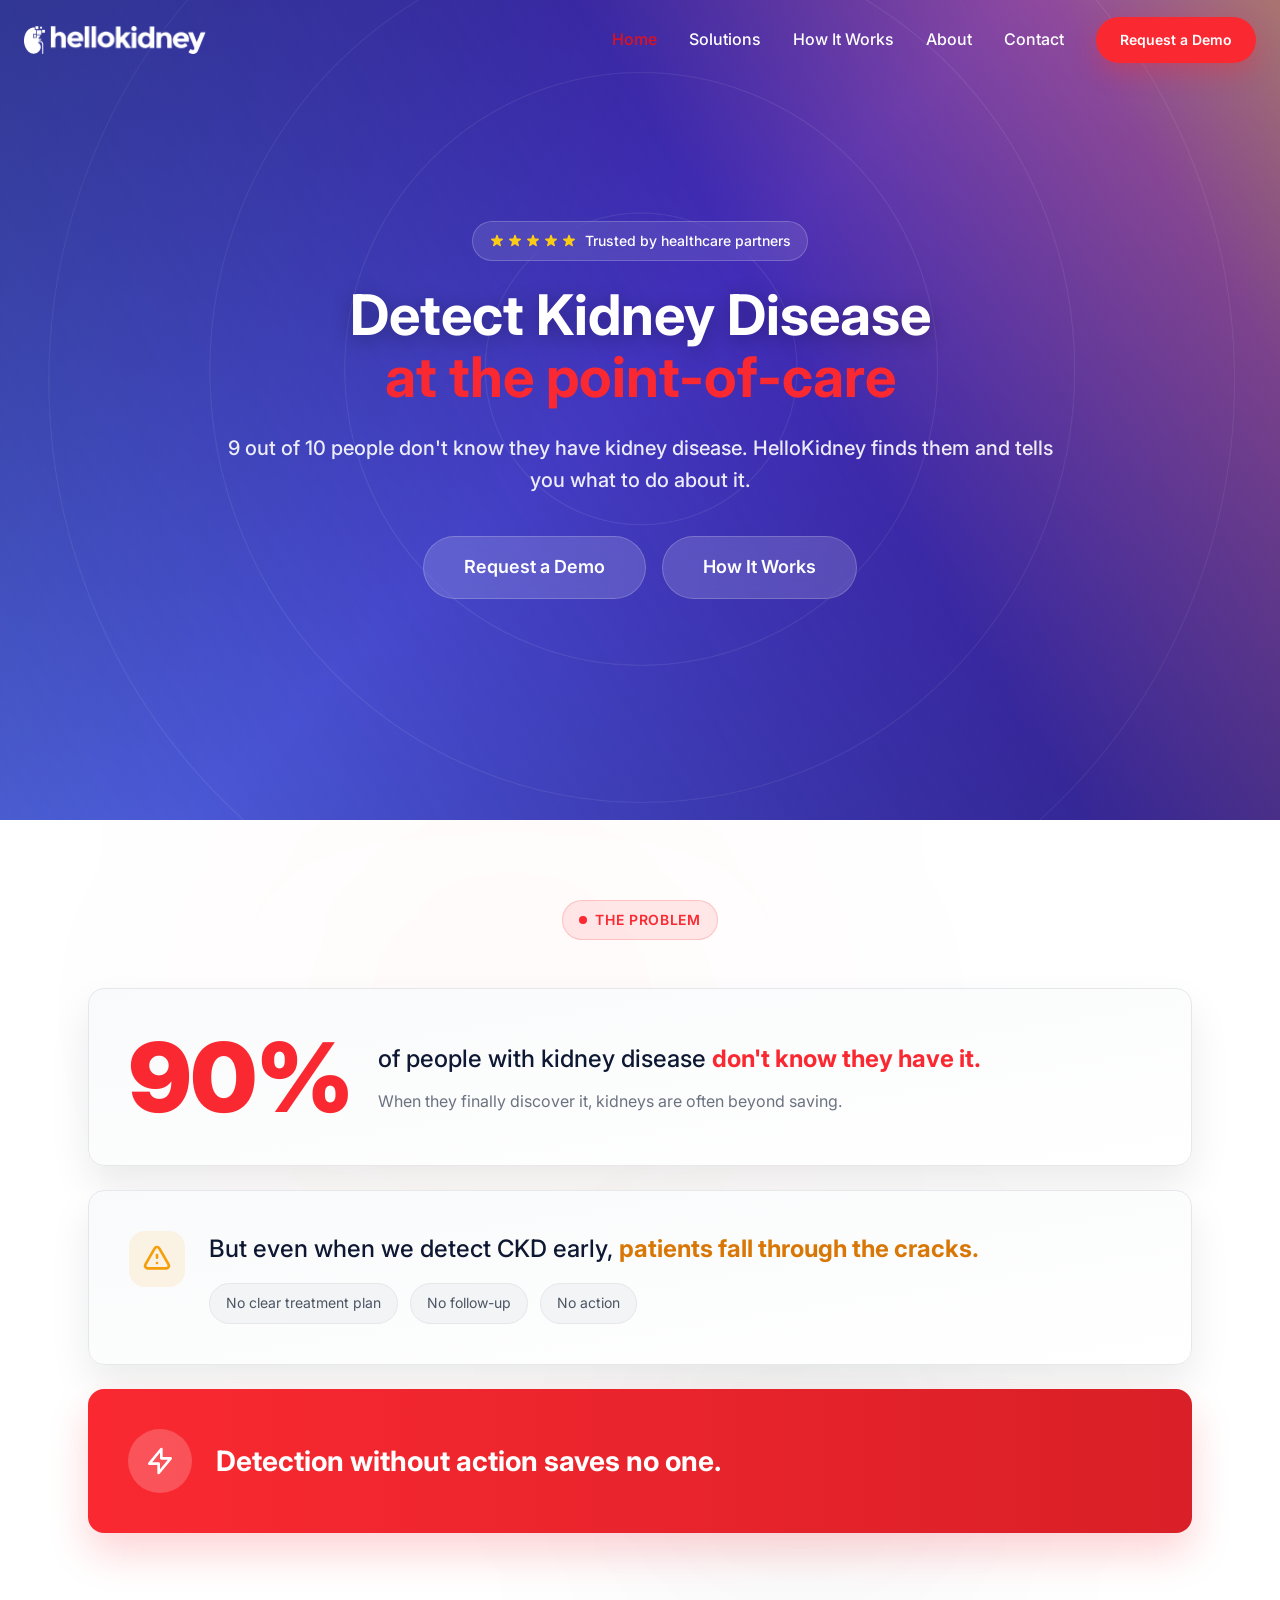
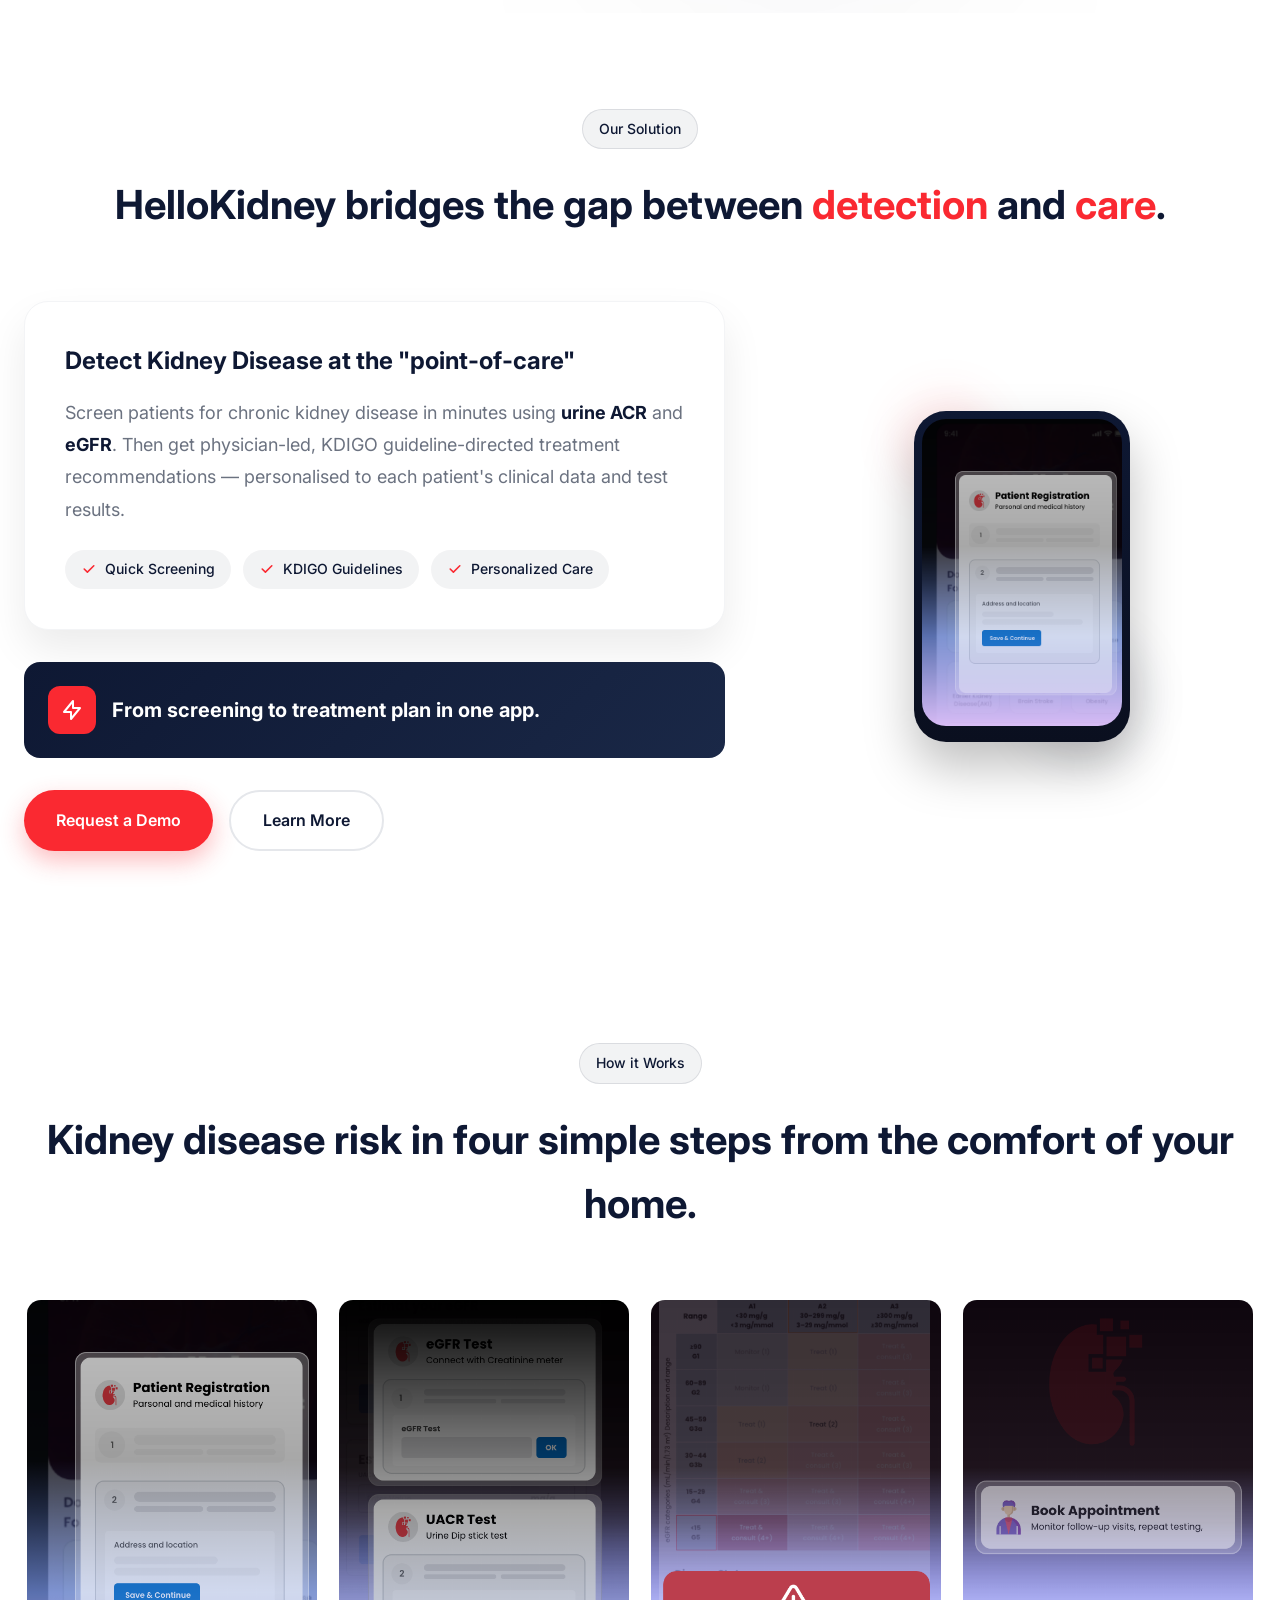
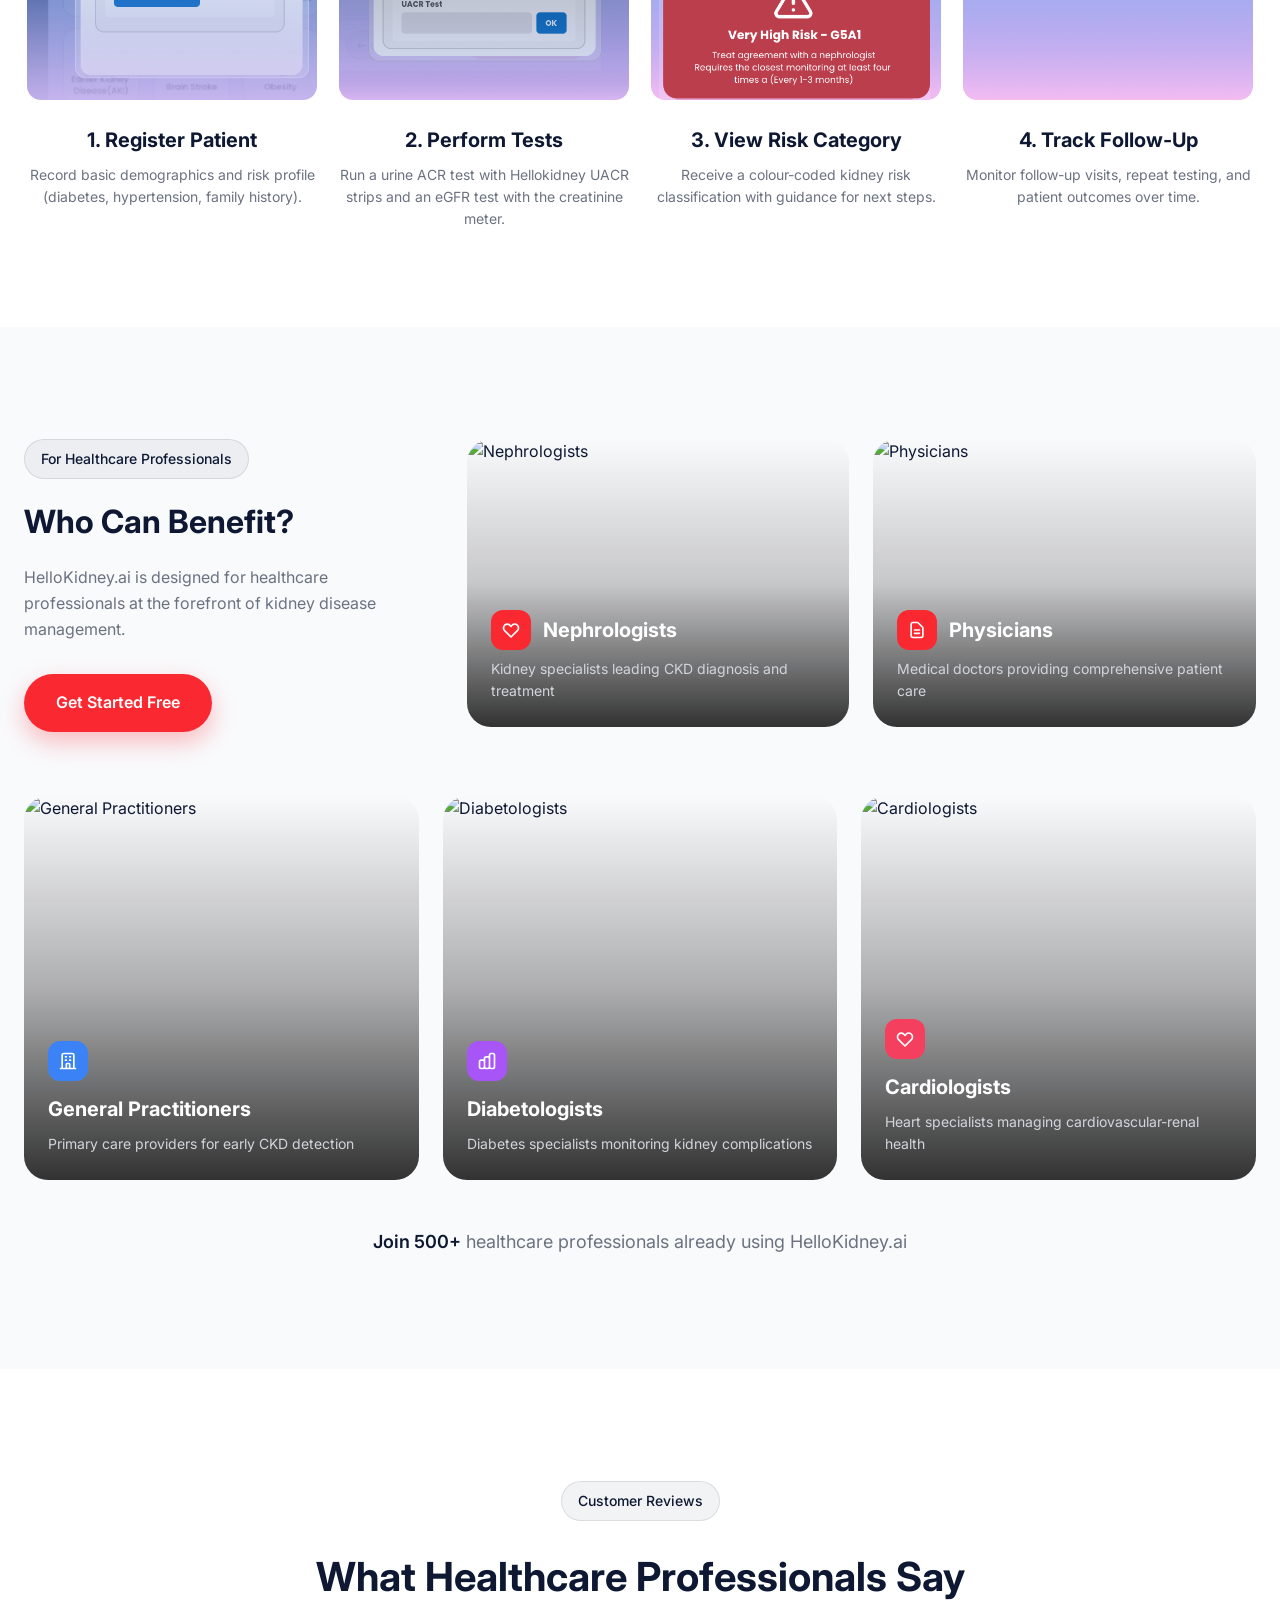
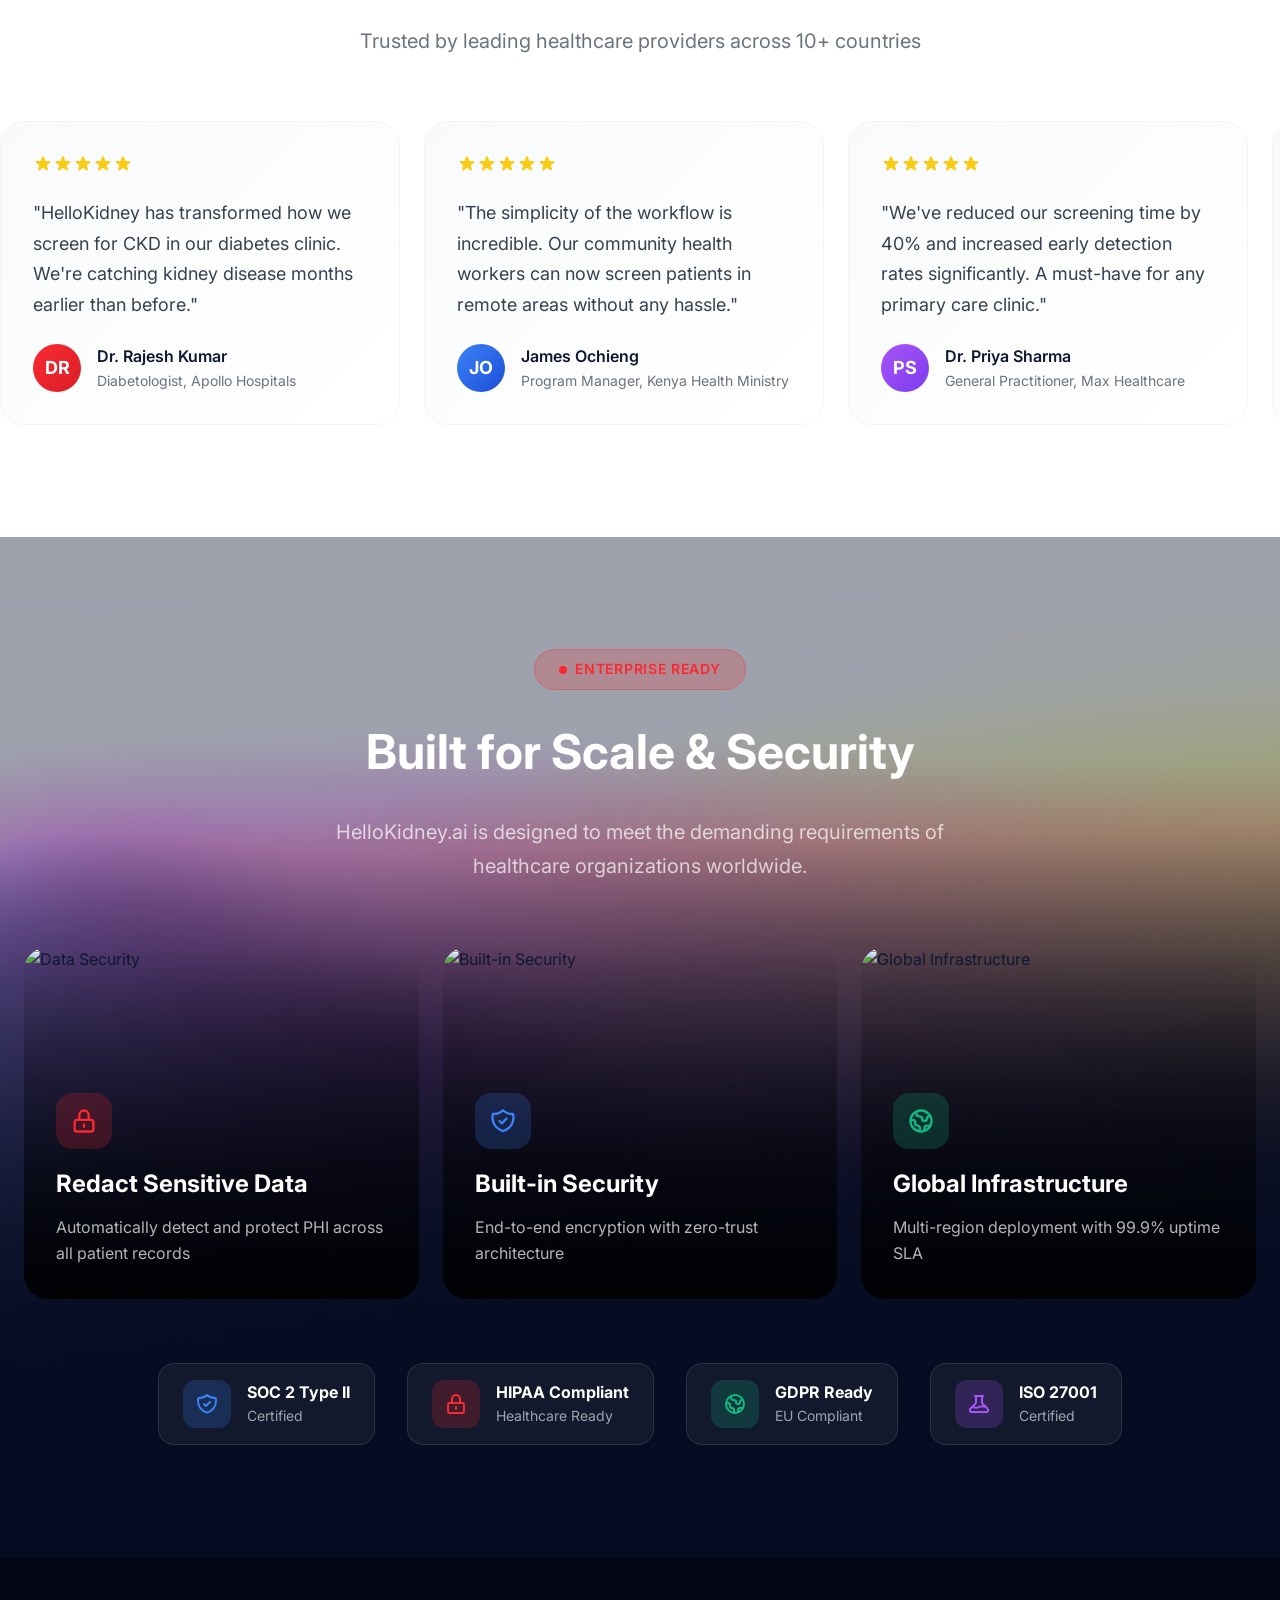
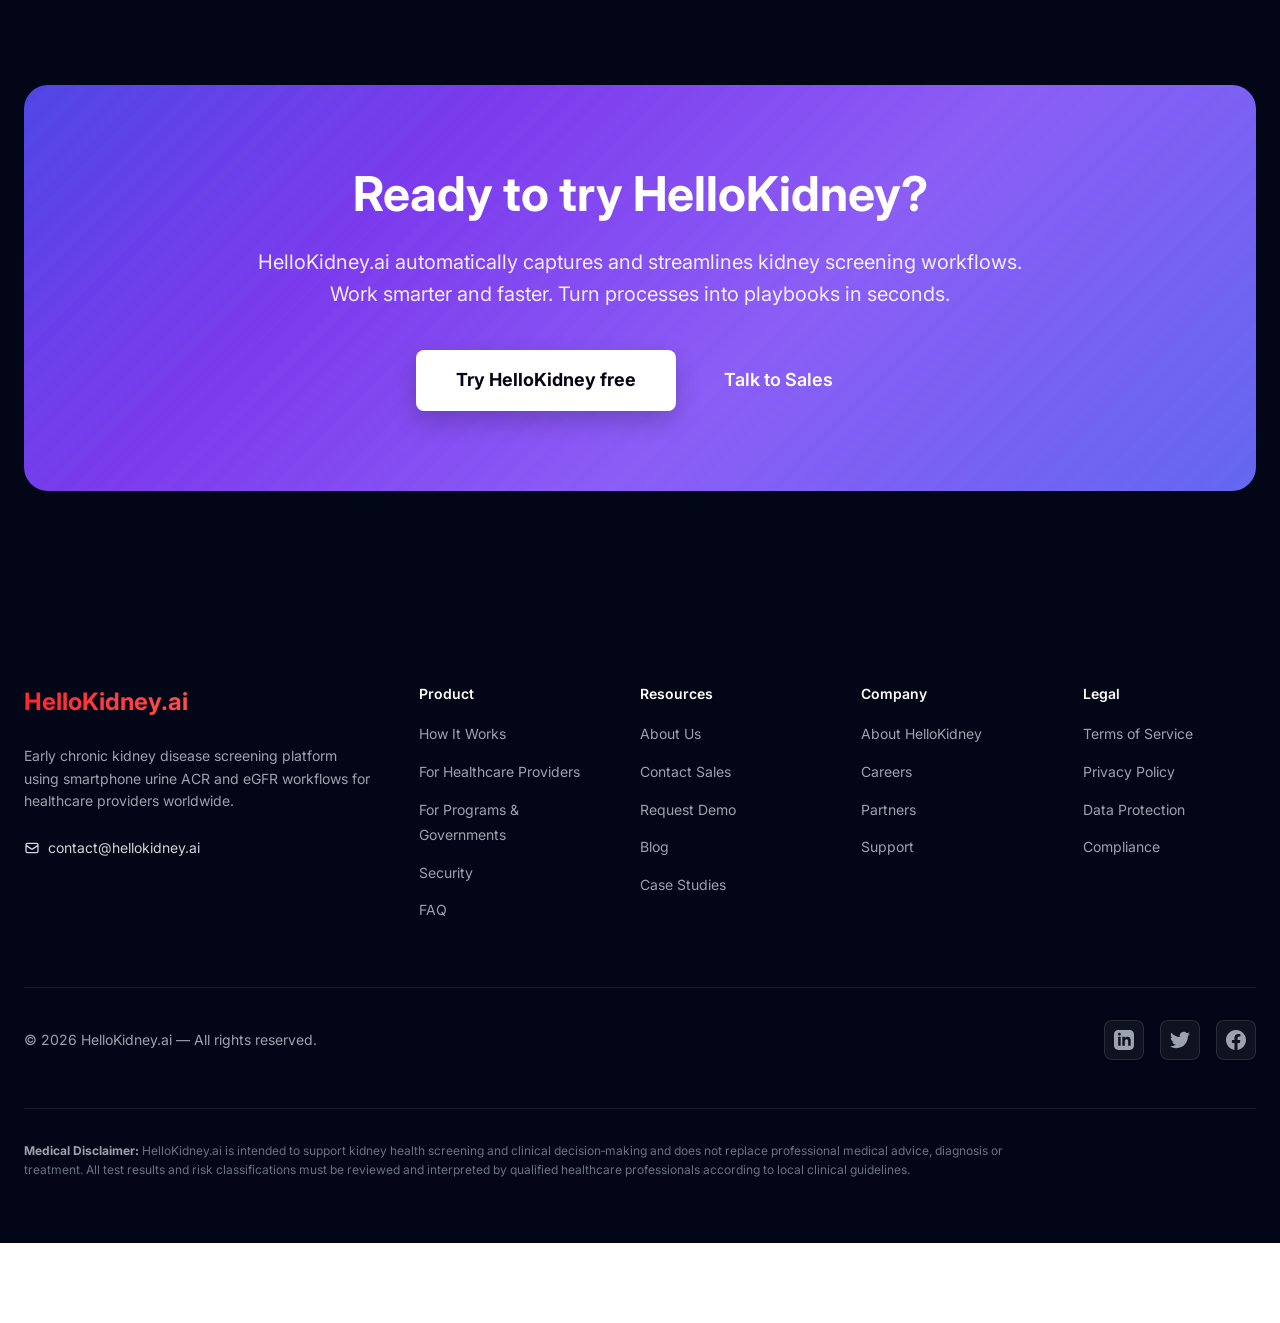
==== commit 4852ce5d: "auto-commit for b7fb1342-b0c9-41cb-98e4-0964a75b0bb1" ====
--- a/static-site/index.html
+++ b/static-site/index.html
@@ -763,14 +763,29 @@
   </section>
 
   <!-- CTA Section -->
-  <section class="cta-section">
-    <div class="container">
-      <div class="cta-content">
-        <h2 class="cta-title">Ready to try HelloKidney?</h2>
-        <p class="cta-subtitle">Join hundreds of healthcare providers already using HelloKidney.ai for early CKD detection.</p>
-        <div class="cta-buttons">
-          <a href="contact.html" class="btn btn-primary">Request a Demo</a>
-          <a href="contact.html" class="btn btn-outline-white">Talk to Sales</a>
+  <section style="position: relative; padding: 8rem 0; overflow: hidden; background: #030616;">
+    <div style="position: relative; z-index: 10; max-width: 1280px; margin: 0 auto; padding: 0 1.5rem;">
+      <!-- Content Card with Purple/Blue Gradient Background -->
+      <div style="position: relative; border-radius: 1.5rem; overflow: hidden; padding: 5rem 3rem; background: linear-gradient(135deg, #4f46e5 0%, #7c3aed 30%, #8b5cf6 60%, #6366f1 100%);">
+        <!-- Diagonal lines overlay -->
+        <div style="position: absolute; inset: 0; opacity: 0.1; background-image: repeating-linear-gradient(-45deg, transparent, transparent 10px, rgba(255, 255, 255, 0.1) 10px, rgba(255, 255, 255, 0.1) 20px);"></div>
+        
+        <div style="position: relative; z-index: 10; text-align: center;">
+          <h2 style="font-size: 3rem; font-weight: 700; color: white; margin-bottom: 1.5rem; line-height: 1.2;">
+            Ready to try HelloKidney?
+          </h2>
+          <p style="font-size: 1.25rem; color: rgba(255, 255, 255, 0.9); margin-bottom: 2.5rem; max-width: 48rem; margin-left: auto; margin-right: auto; line-height: 1.6;">
+            HelloKidney.ai automatically captures and streamlines kidney screening workflows. Work smarter and faster. Turn processes into playbooks in seconds.
+          </p>
+          
+          <div style="display: flex; flex-wrap: wrap; gap: 1rem; justify-content: center; align-items: center;">
+            <a href="contact.html" style="background: white; color: #030616; font-size: 1.125rem; padding: 1rem 2.5rem; font-weight: 700; border-radius: 0.5rem; box-shadow: 0 10px 25px rgba(0, 0, 0, 0.2); transition: all 0.2s; text-decoration: none; display: inline-block;">
+              Try HelloKidney free
+            </a>
+            <a href="contact.html" style="color: white; font-size: 1.125rem; padding: 1rem 2rem; font-weight: 600; transition: all 0.2s; text-decoration: none; display: inline-block; border-radius: 0.5rem;" class="cta-ghost-btn">
+              Talk to Sales
+            </a>
+          </div>
         </div>
       </div>
     </div>
--- a/static-site/css/styles.css
+++ b/static-site/css/styles.css
@@ -1013,6 +1013,11 @@
   font-size: 1rem;
 }
 
+/* ===== CTA Section ===== */
+.cta-ghost-btn:hover {
+  background: rgba(255, 255, 255, 0.1);
+}
+
 /* ===== Footer ===== */
 .footer {
   background: var(--primary-dark);
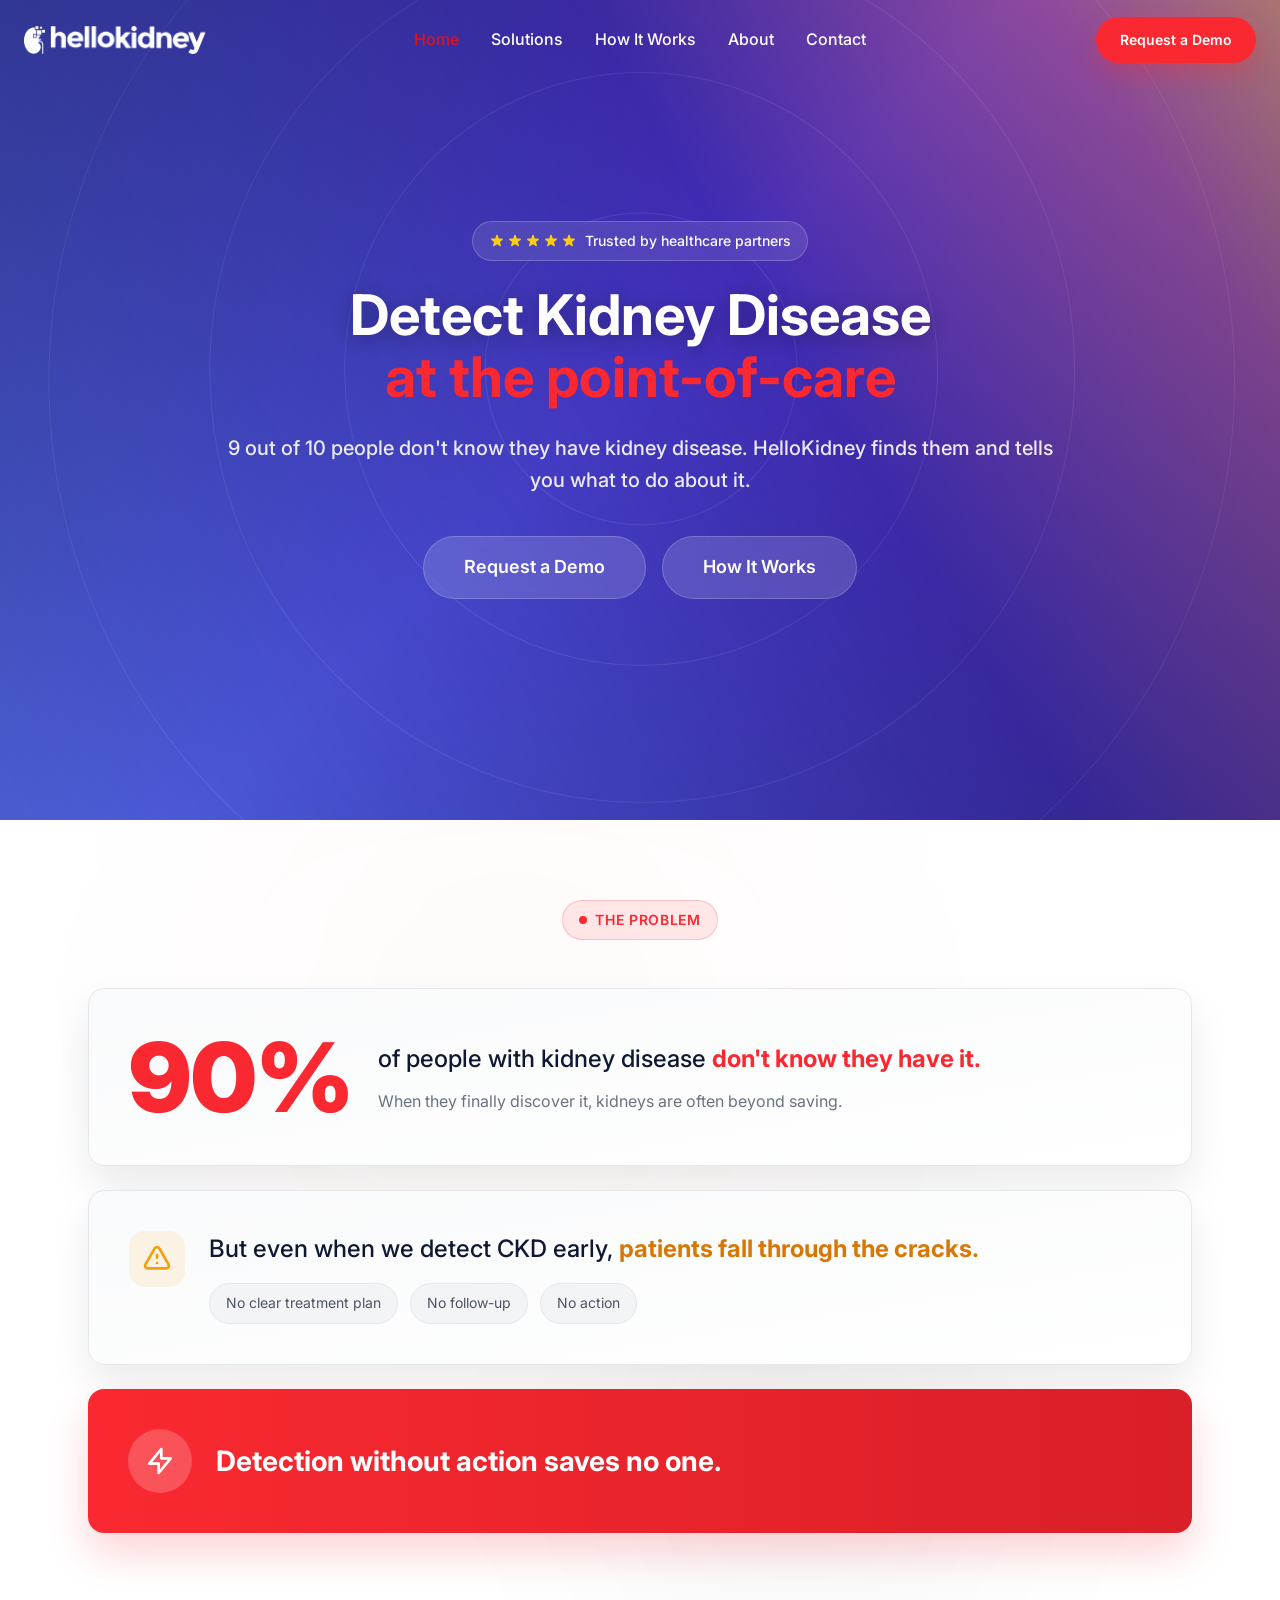
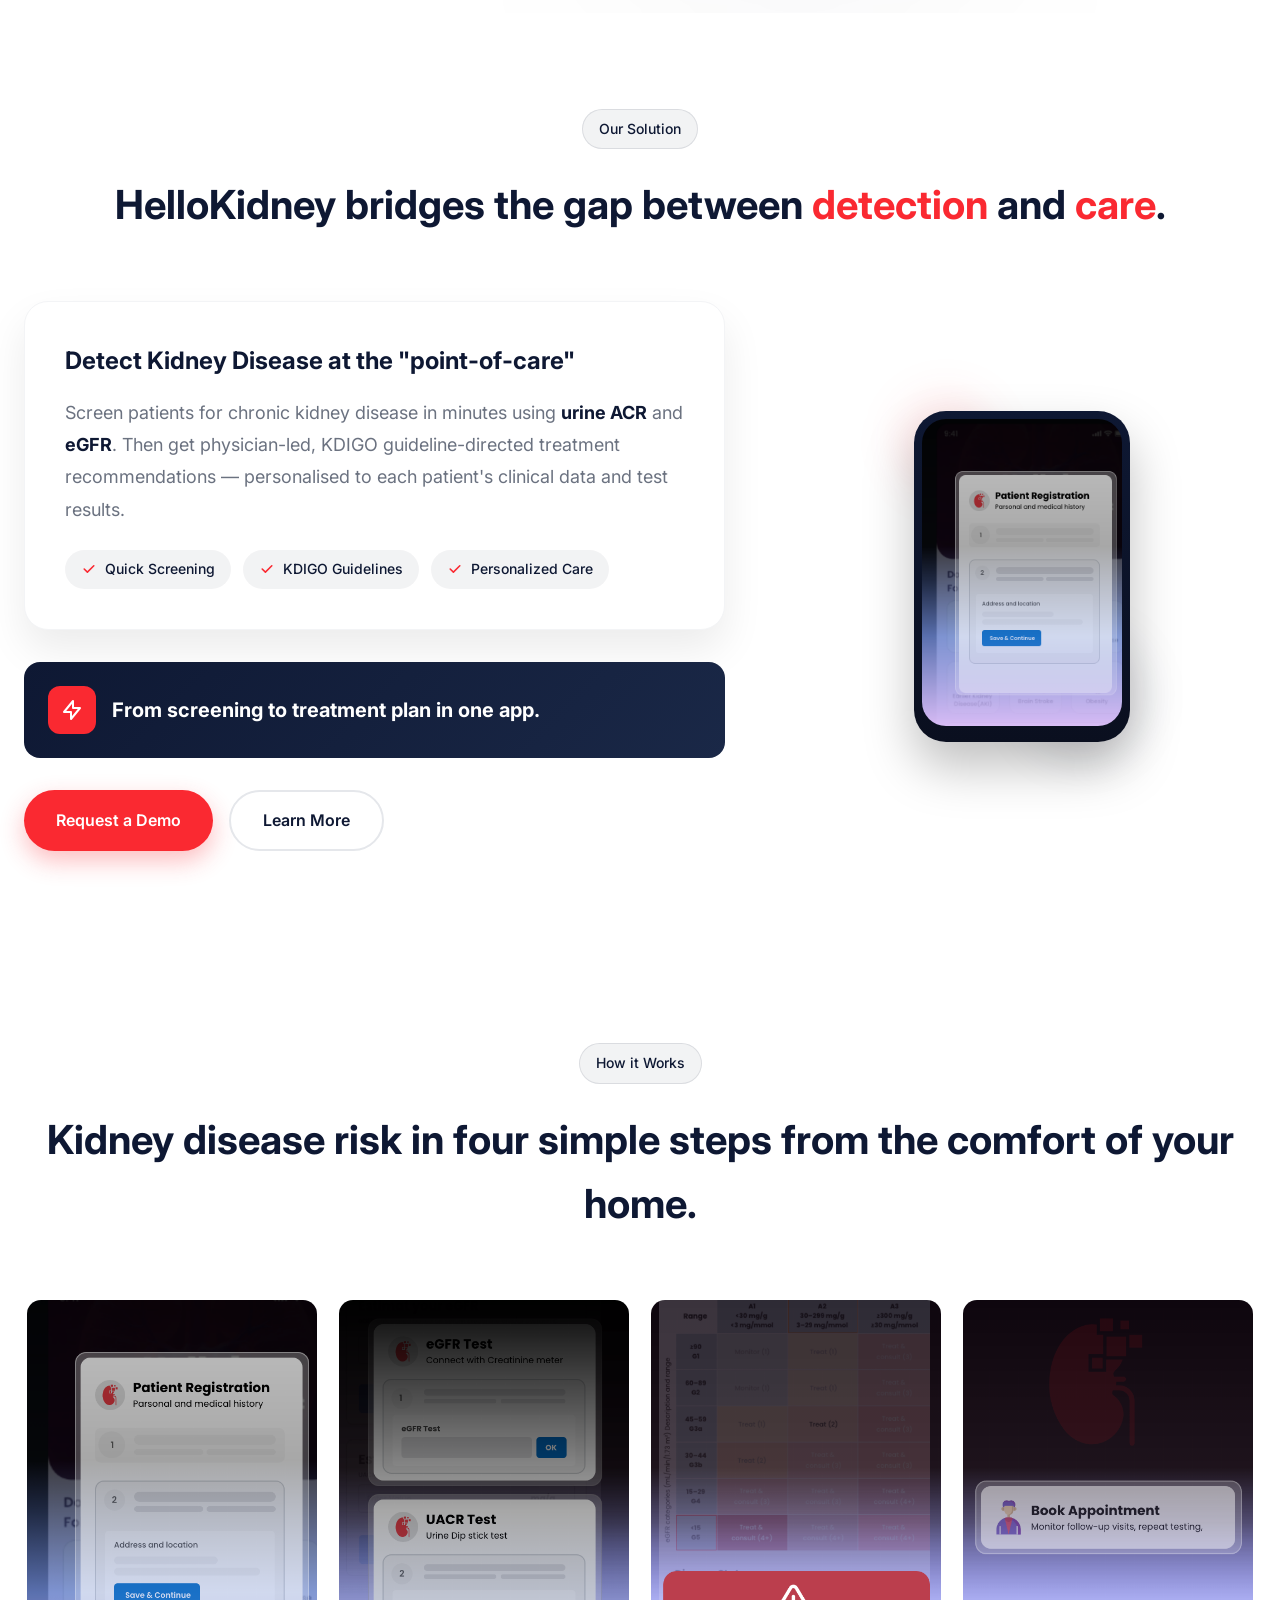
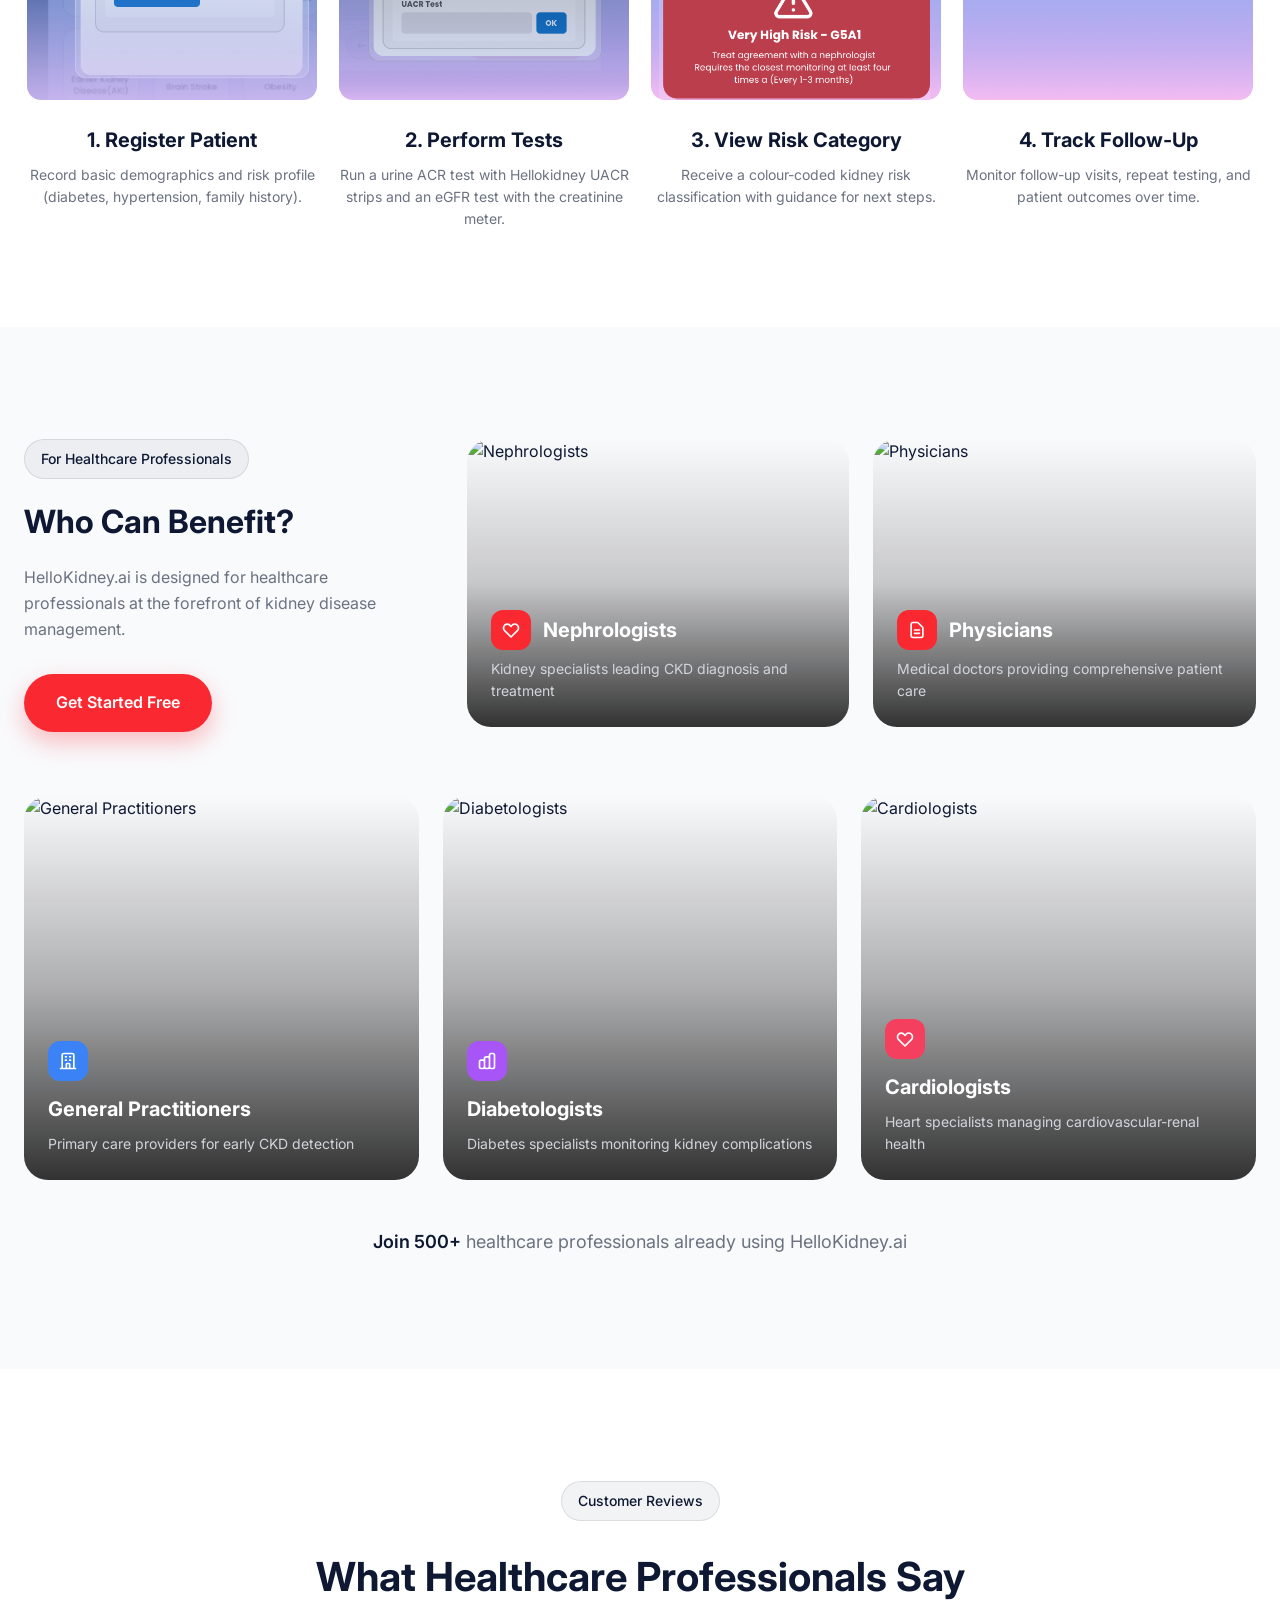
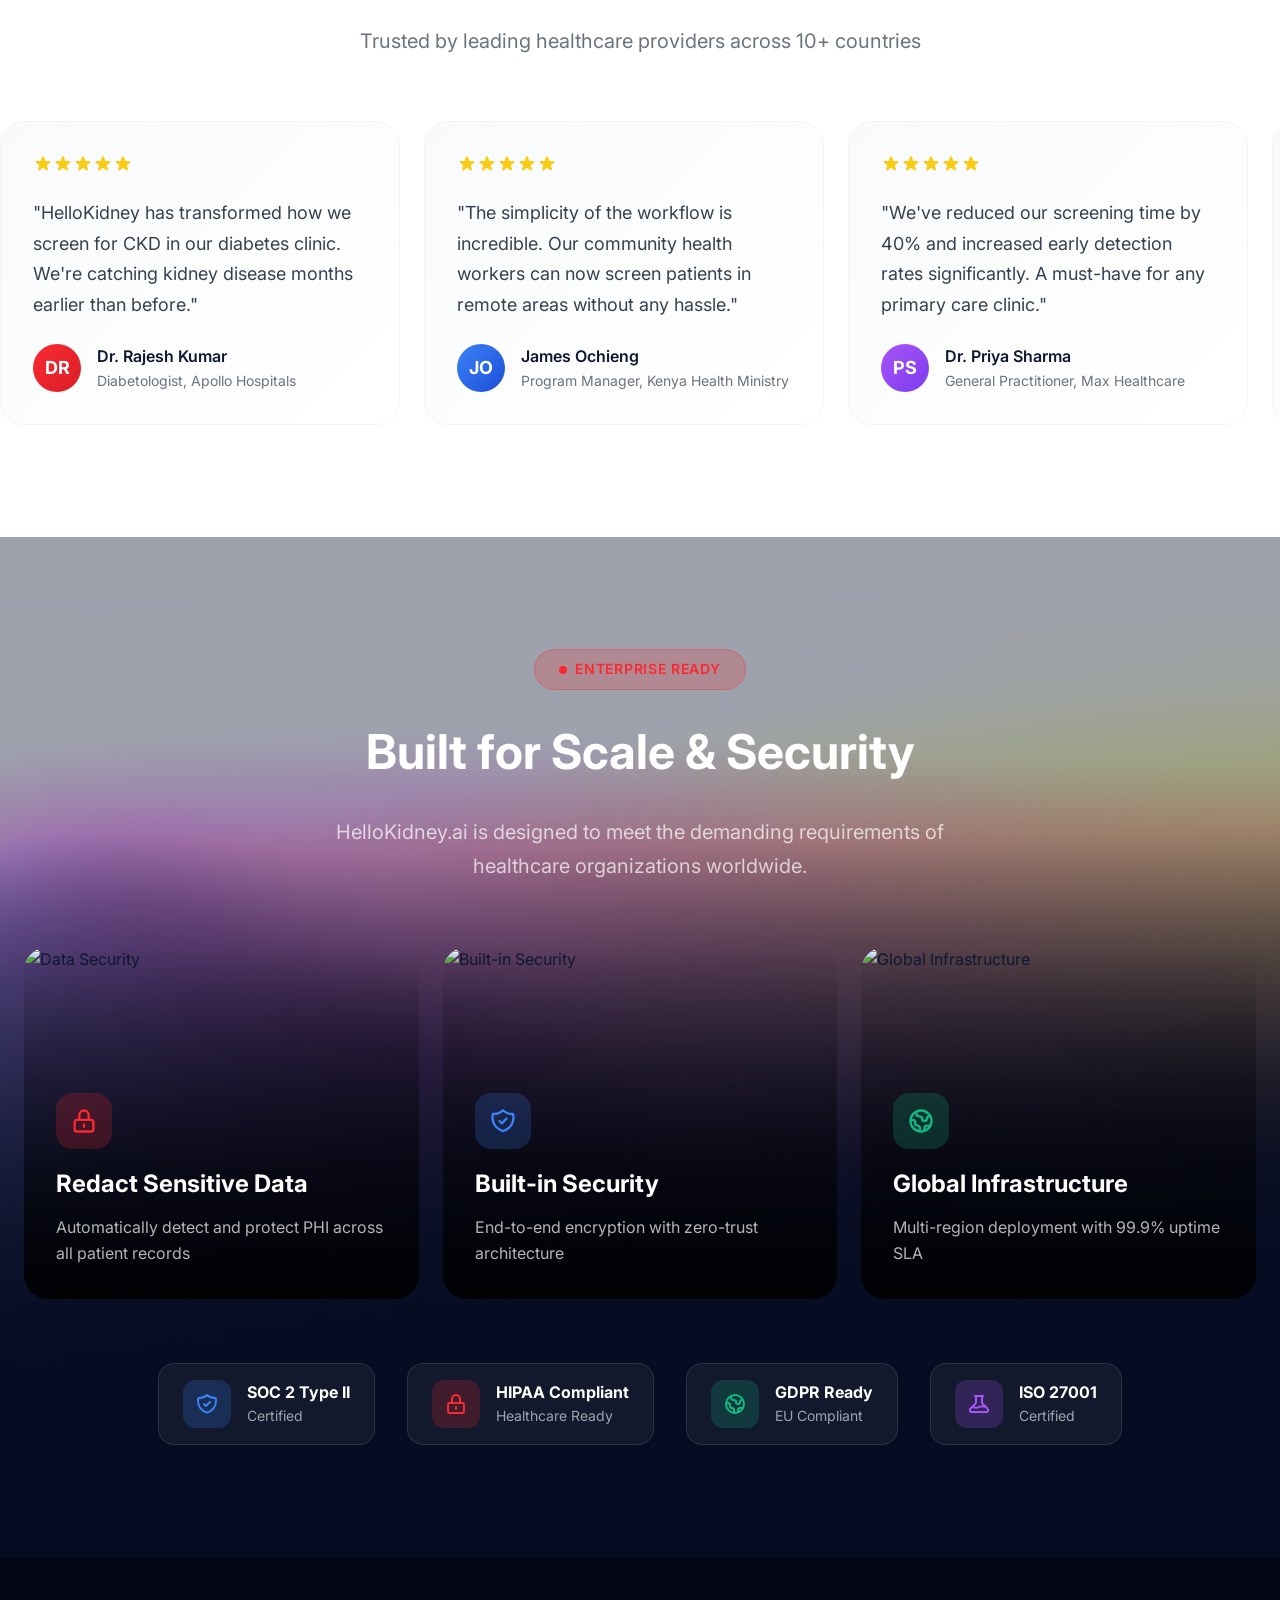
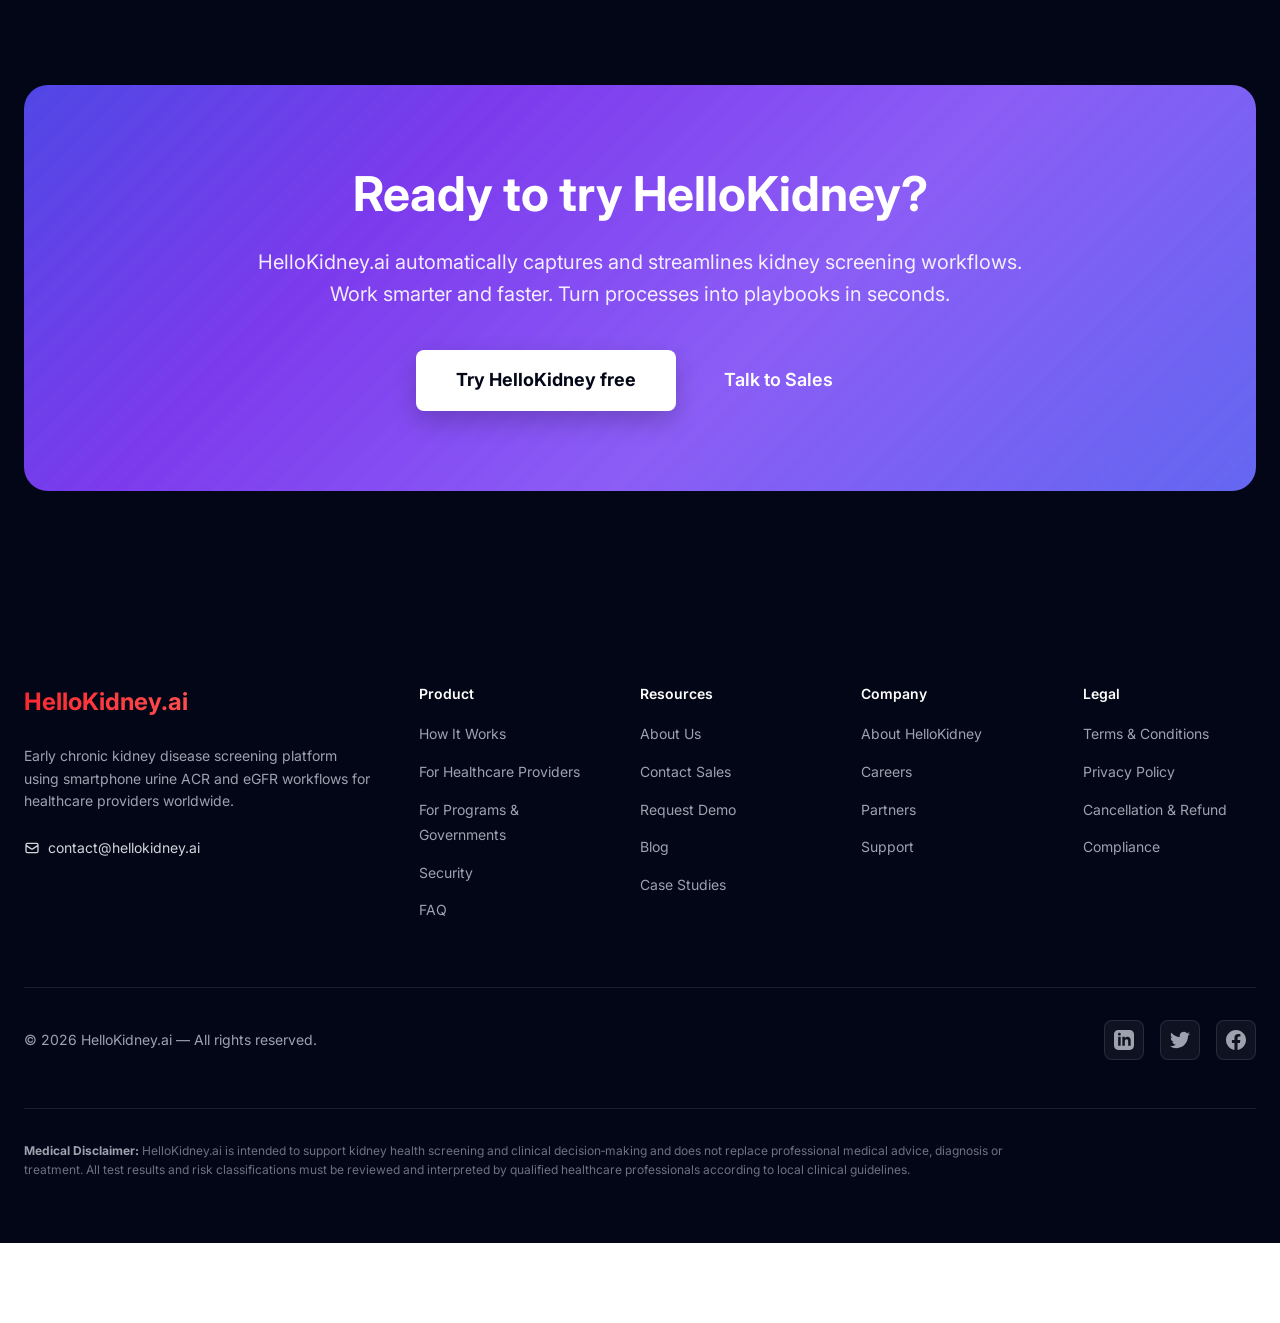
==== commit d879cbd9: "auto-commit for eeaebb95-00b0-48cb-b876-4fa2800c55b8" ====
--- a/static-site/index.html
+++ b/static-site/index.html
@@ -855,9 +855,9 @@
         <div>
           <h3 style="color: white; font-weight: 600; margin-bottom: 1rem; font-size: 0.875rem;">Legal</h3>
           <ul style="list-style: none; padding: 0; margin: 0; display: flex; flex-direction: column; gap: 0.75rem;">
-            <li><a href="#" class="footer-link">Terms of Service</a></li>
-            <li><a href="#" class="footer-link">Privacy Policy</a></li>
-            <li><a href="#" class="footer-link">Data Protection</a></li>
+            <li><a href="terms-and-conditions.html" class="footer-link">Terms & Conditions</a></li>
+            <li><a href="privacy-policy.html" class="footer-link">Privacy Policy</a></li>
+            <li><a href="cancellation-refund-policy.html" class="footer-link">Cancellation & Refund</a></li>
             <li><a href="#" class="footer-link">Compliance</a></li>
           </ul>
         </div>
--- a/static-site/css/styles.css
+++ b/static-site/css/styles.css
@@ -174,11 +174,13 @@
   max-width: 1280px;
   margin: 0 auto;
   padding: 0 1.5rem;
+  position: relative;
 }
 
 .logo {
   display: flex;
   align-items: center;
+  flex-shrink: 0;
 }
 
 .logo-img {
@@ -186,20 +188,24 @@
   filter: brightness(0) invert(1); /* White logo on dark background (default for home page) */
 }
 
-.header.scrolled .logo-img {
-  filter: none; /* Colored logo on white background when scrolled */
+.header.scrolled .logo-img,
+.header.light .logo-img {
+  filter: none; /* Colored logo on white/light background when scrolled or on light pages */
 }
 
 .nav {
   display: flex;
   align-items: center;
+  margin-left: auto;
+}
+
+.nav-links {
+  display: flex;
+  align-items: center;
   gap: 2rem;
-}
-
-.nav-links {
-  display: flex;
-  align-items: center;
-  gap: 2rem;
+  position: absolute;
+  left: 50%;
+  transform: translateX(-50%);
 }
 
 .nav-link {
@@ -208,12 +214,15 @@
   color: white;
 }
 
-.header.scrolled .nav-link {
+.header.scrolled .nav-link,
+.header.light .nav-link {
   color: #374151;
 }
 
 .header.scrolled .nav-link.active,
-.header.scrolled .nav-link:hover {
+.header.scrolled .nav-link:hover,
+.header.light .nav-link.active,
+.header.light .nav-link:hover {
   color: #E1111B;
 }
 
@@ -228,6 +237,7 @@
 .nav-btn {
   padding: 0.75rem 1.5rem;
   font-size: 0.875rem;
+  white-space: nowrap;
 }
 
 .mobile-menu-btn {
@@ -237,7 +247,8 @@
   color: white;
 }
 
-.header.scrolled .mobile-menu-btn {
+.header.scrolled .mobile-menu-btn,
+.header.light .mobile-menu-btn {
   color: #374151;
 }
 
@@ -1253,3 +1264,45 @@
 .healthcare-card:hover img {
   transform: scale(1.1);
 }
+
+/* Program Feature Card Hover */
+.program-feature-card:hover {
+  border-color: rgba(250, 41, 49, 0.3);
+  box-shadow: 0 20px 40px rgba(0, 0, 0, 0.1);
+}
+
+.program-feature-card:hover > div:first-child {
+  transform: scale(1.1);
+}
+
+/* Pulse animation for badge dot */
+@keyframes pulse {
+  0%, 100% {
+    opacity: 1;
+  }
+  50% {
+    opacity: 0.5;
+  }
+}
+
+/* Responsive for Who Can Benefit Section */
+@media (max-width: 1024px) {
+  .who-can-benefit-grid {
+    grid-template-columns: 1fr !important;
+  }
+  
+  .who-can-benefit-cards {
+    grid-template-columns: 1fr 1fr !important;
+  }
+  
+  .who-can-benefit-bottom {
+    grid-template-columns: 1fr 1fr !important;
+  }
+}
+
+@media (max-width: 768px) {
+  .who-can-benefit-cards,
+  .who-can-benefit-bottom {
+    grid-template-columns: 1fr !important;
+  }
+}
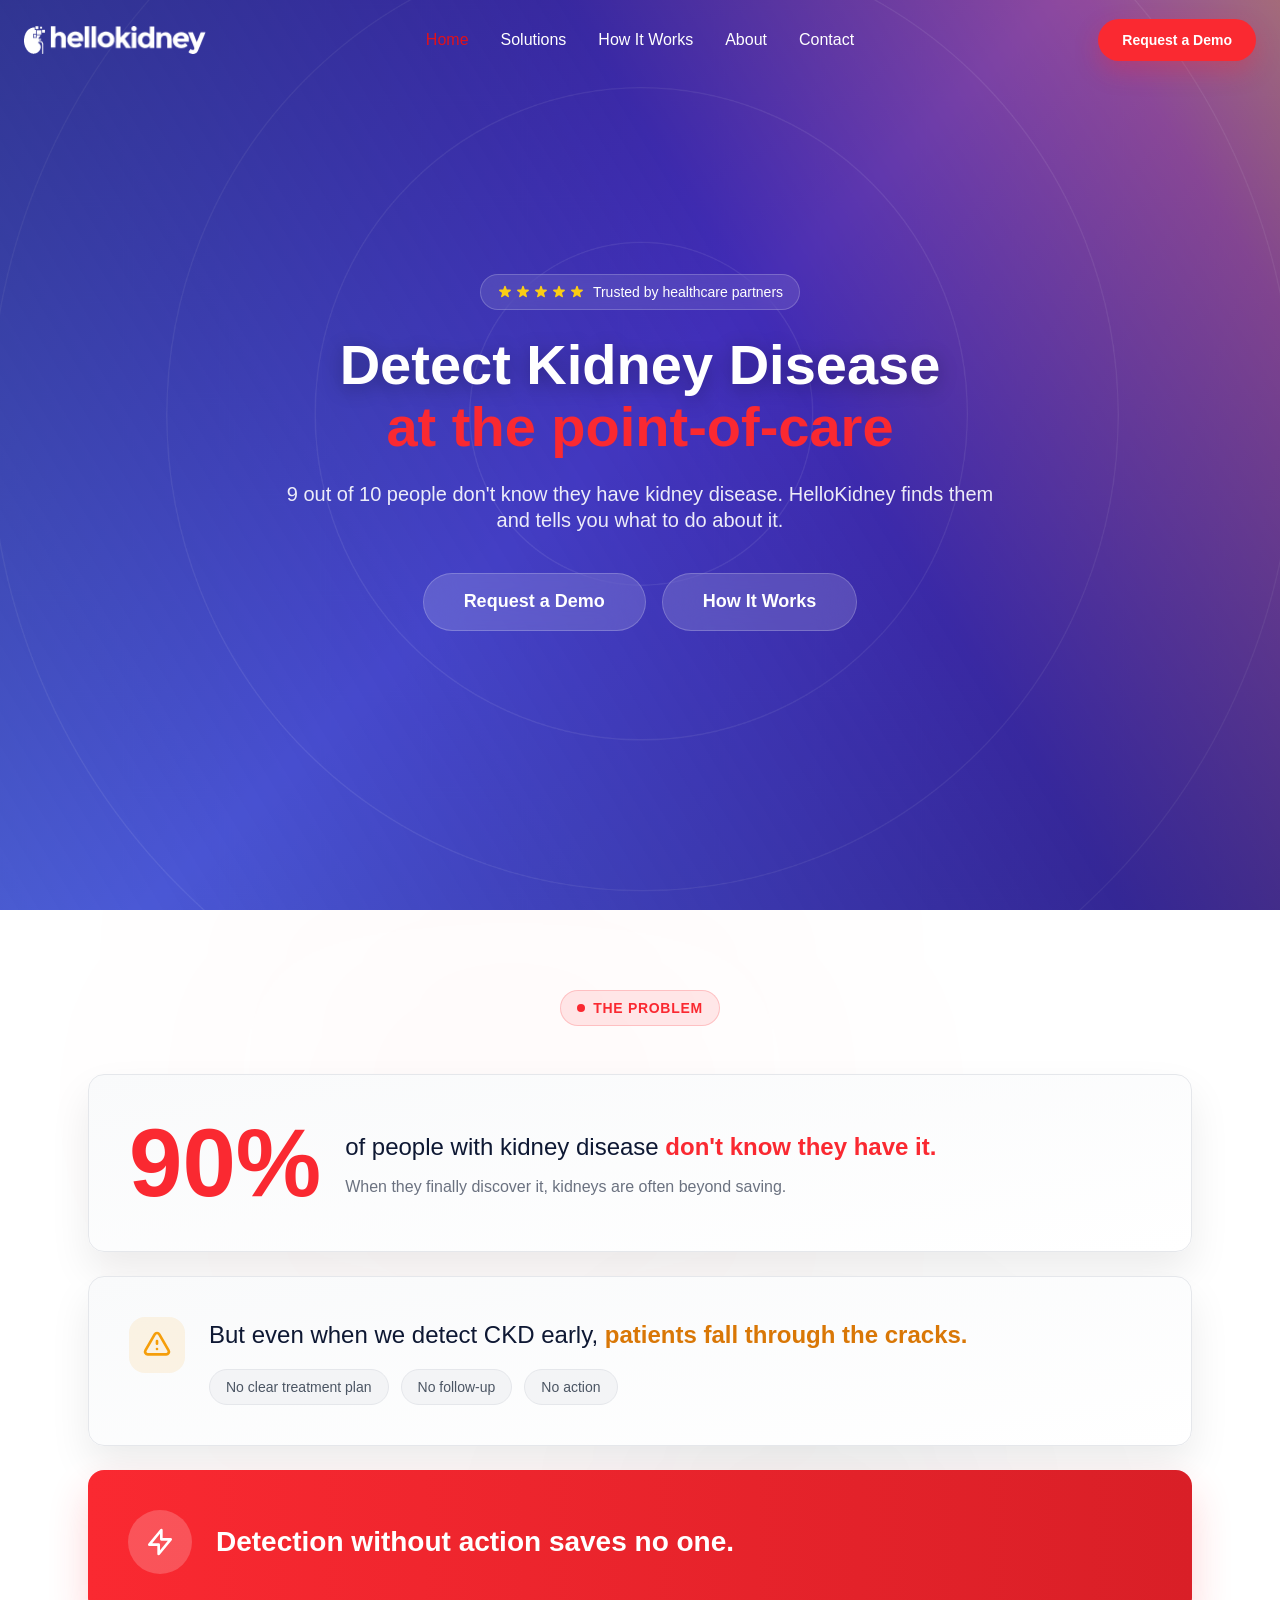
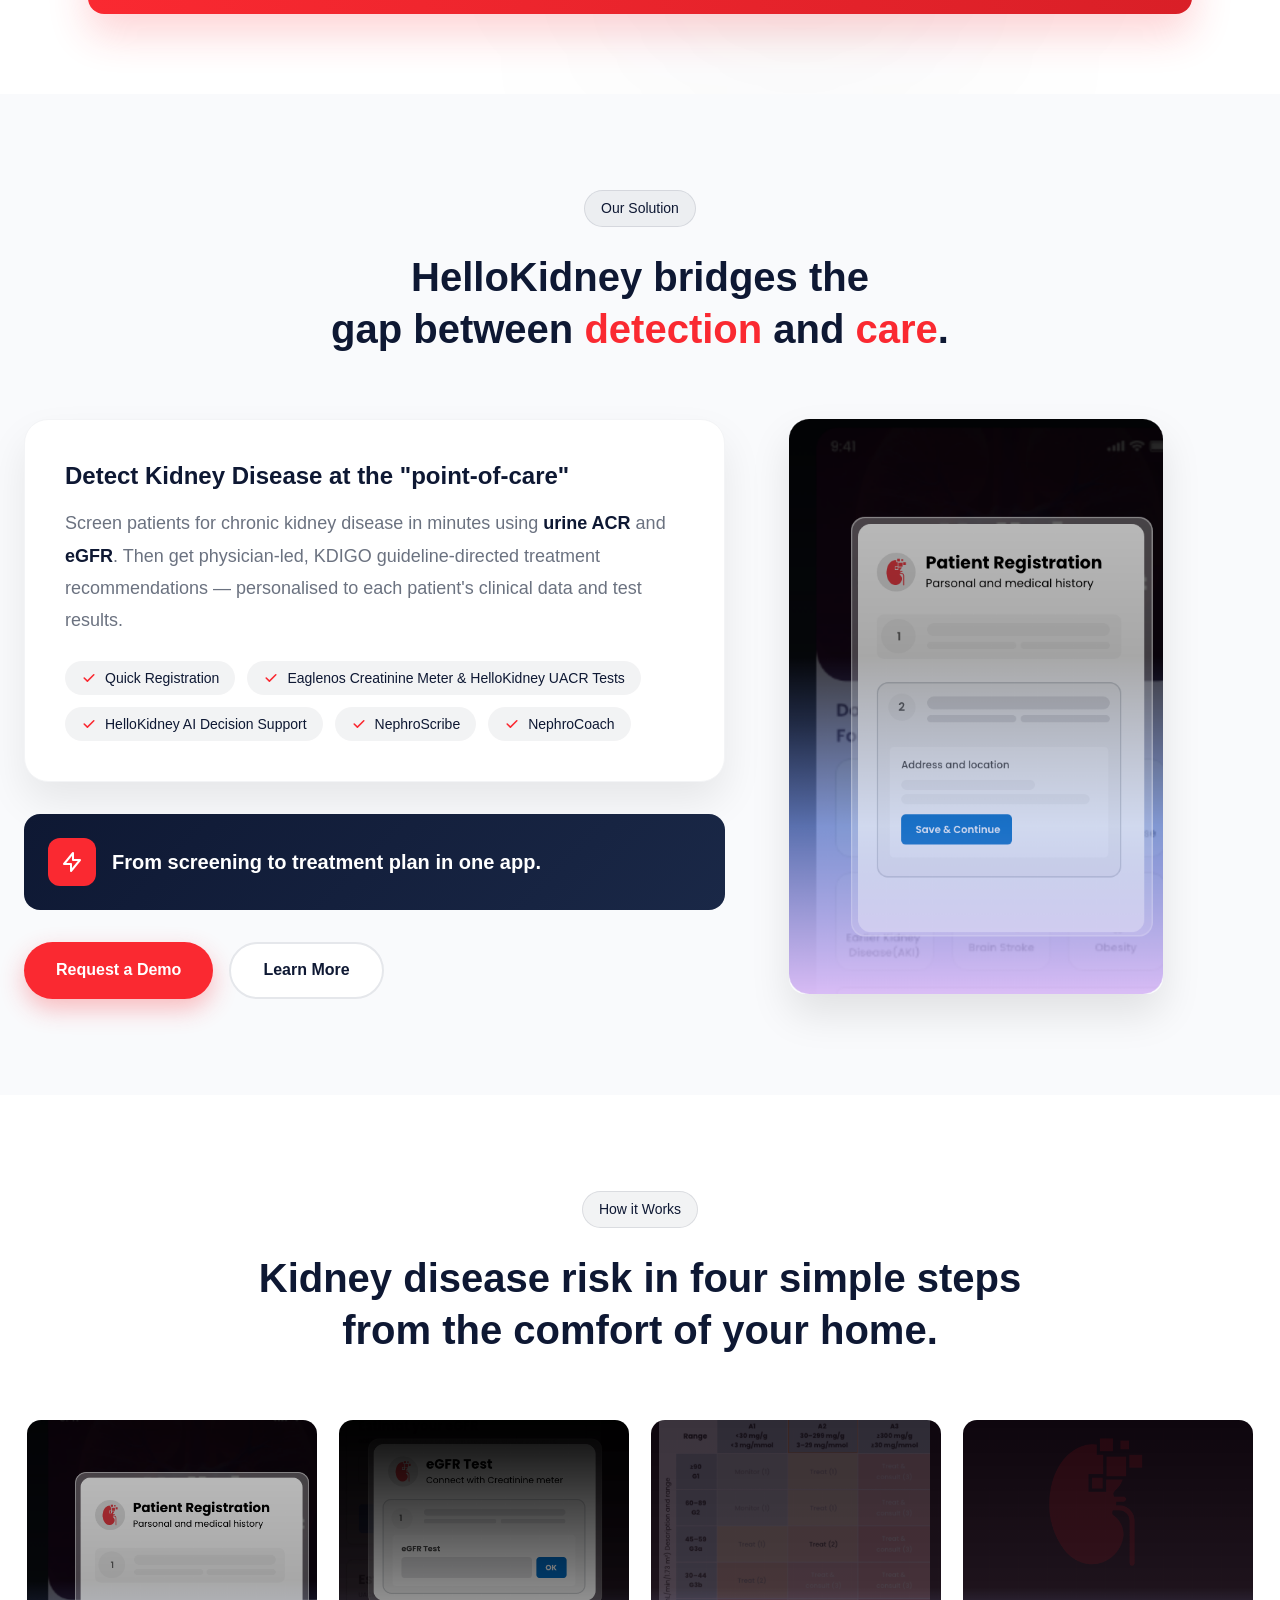
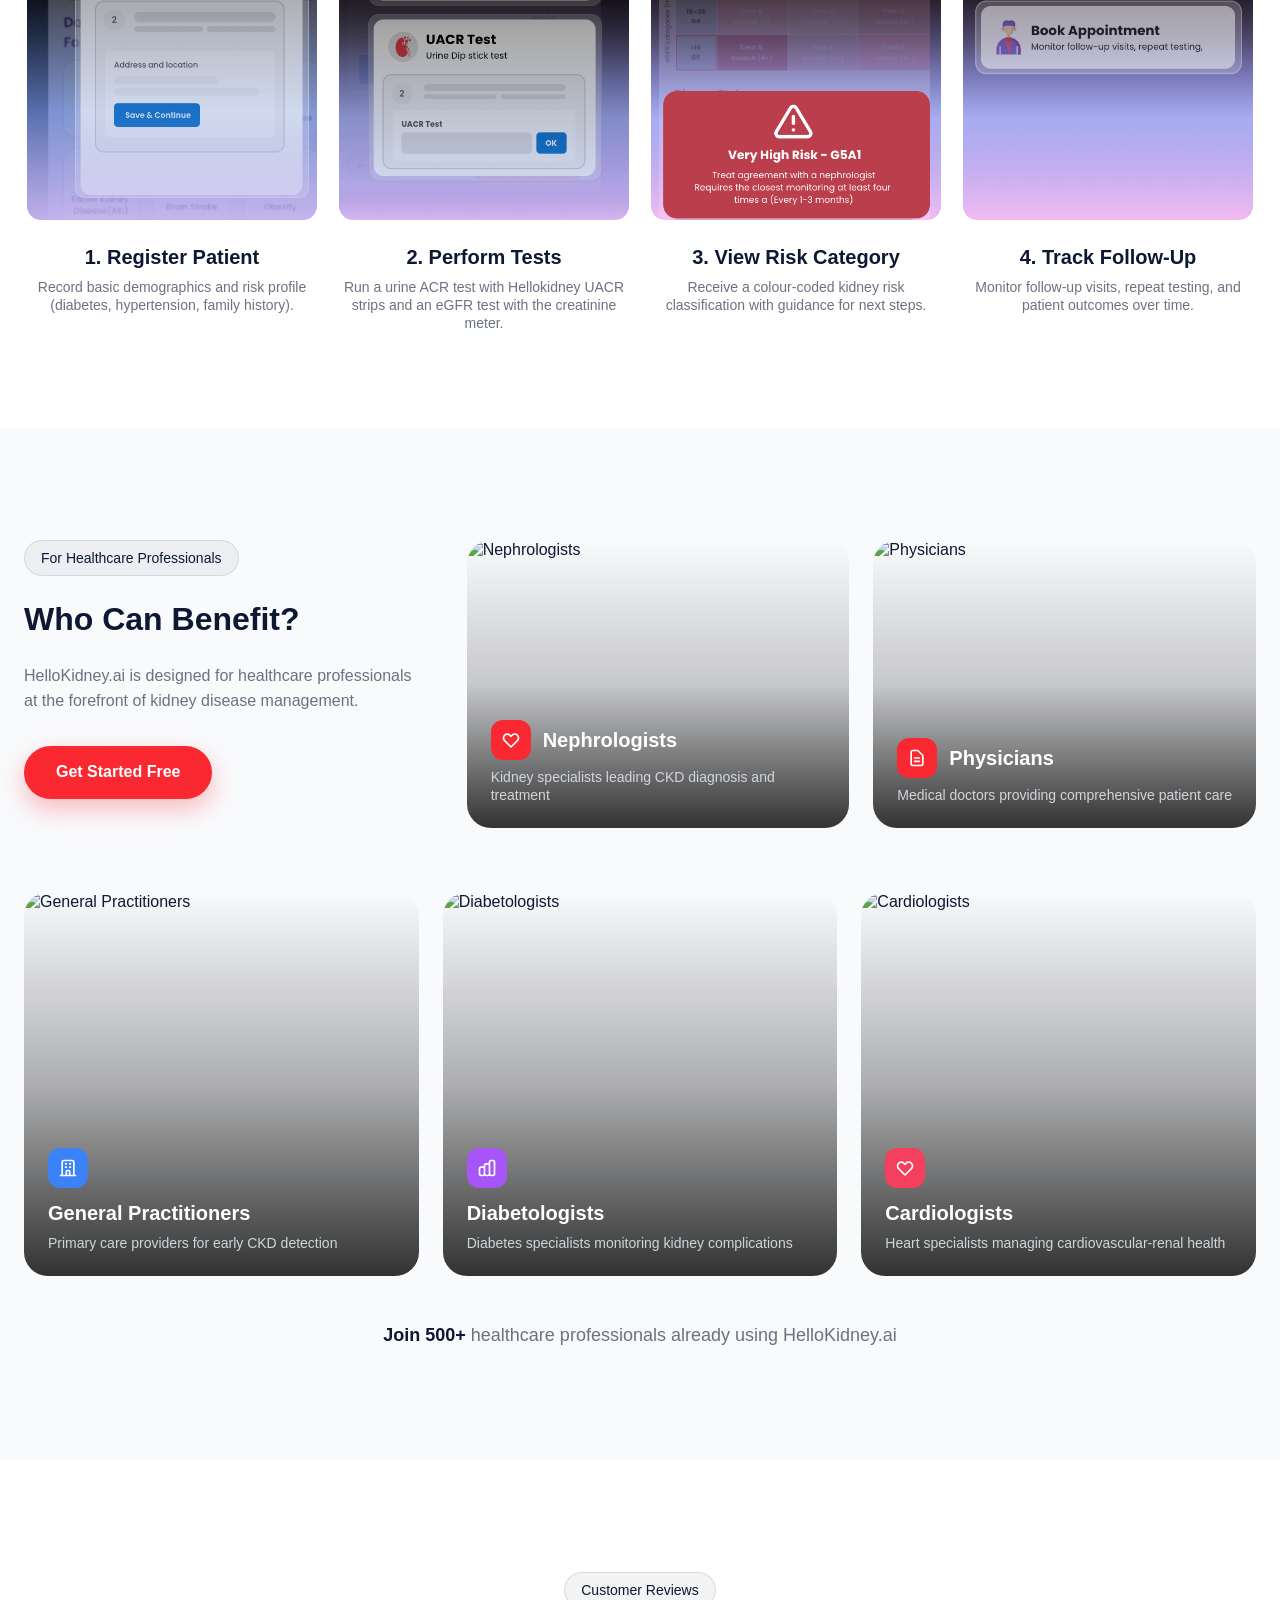
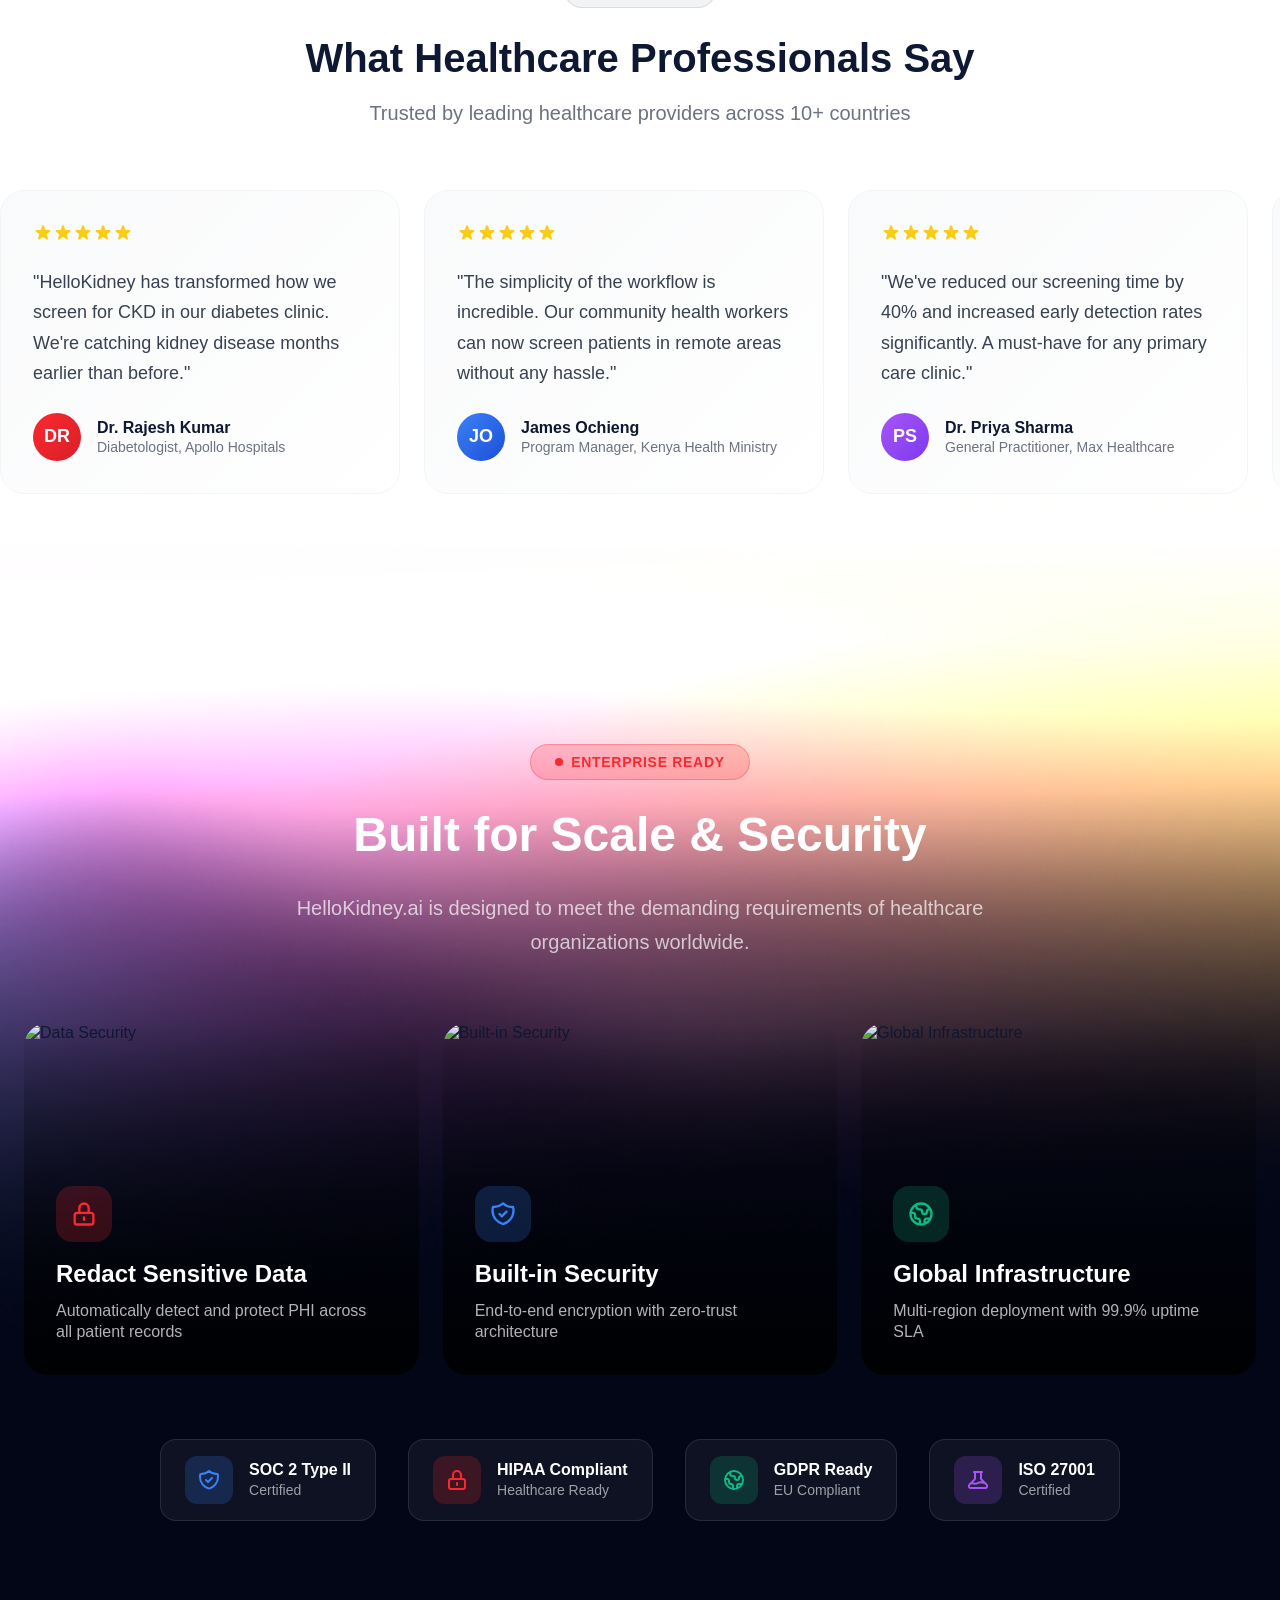
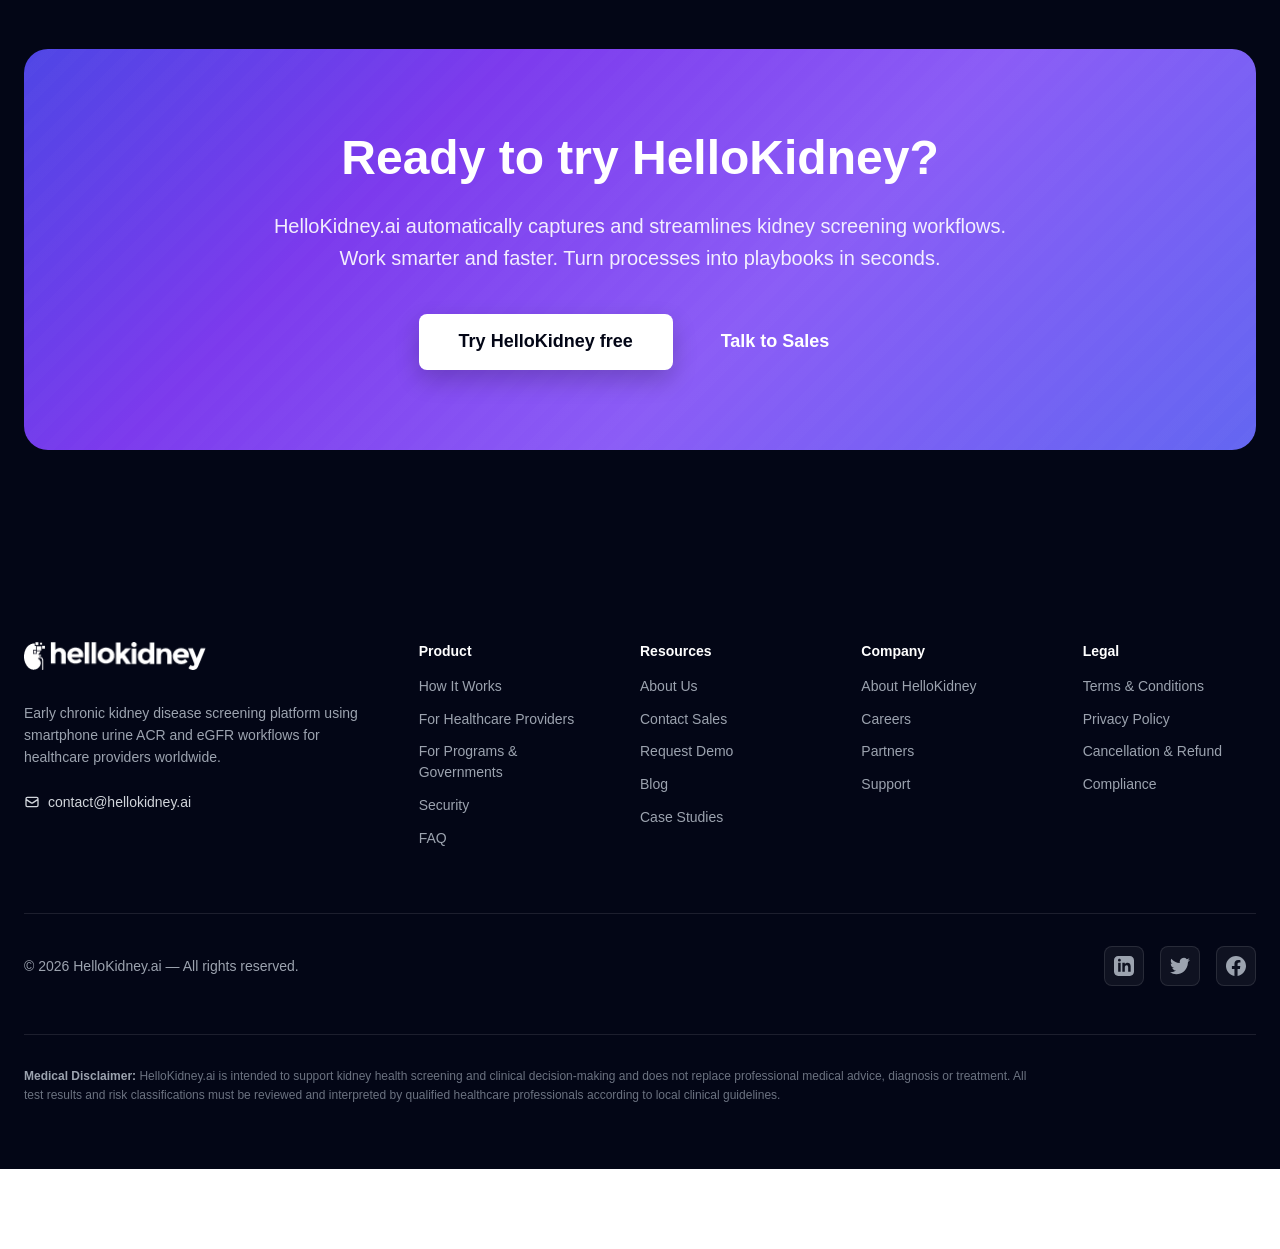
==== commit 660e38b1: "3" ====
--- a/static-site/index.html
+++ b/static-site/index.html
@@ -172,7 +172,7 @@
       </h1>
       
       <p class="hero-subtitle">
-        9 out of 10 people don't know they have kidney disease. HelloKidney finds them and tells you what to do about it.
+        9 out of 10 people don't know they have kidney disease. HelloKidney finds them </br> and tells you what to do about it.
       </p>
       
       <div class="hero-buttons">
@@ -271,16 +271,17 @@
   </section>
 
   <!-- Our Solution Section -->
-  <section class="section" style="background: #fff;">
+  <section class="section" style="background: #f9fafc;">
     <div class="container">
       <div class="section-header">
         <span class="section-badge">Our Solution</span>
-        <h2 class="section-title" style="font-size: 2.5rem;">HelloKidney bridges the gap between <span style="color: #FA2931;">detection</span> and <span style="color: #FA2931;">care</span>.</h2>
+        <h2 class="section-title" style="font-size: 2.5rem;">HelloKidney bridges the</br> gap between <span style="color: #FA2931;">detection</span> and <span style="color: #FA2931;">care</span>.</h2>
       </div>
       
       <div style="display: grid; grid-template-columns: 3fr 2fr; gap: 4rem; align-items: center;">
         <div>
           <div class="problem-card" style="margin-bottom: 2rem;">
+
             <h3 style="font-size: 1.5rem; font-weight: 700; color: #0E1833; margin-bottom: 1rem;">Detect Kidney Disease at the "point-of-care"</h3>
             <p style="font-size: 1.125rem; color: #6b7280; line-height: 1.8; margin-bottom: 1.5rem;">
               Screen patients for chronic kidney disease in minutes using <strong style="color: #0E1833;">urine ACR</strong> and <strong style="color: #0E1833;">eGFR</strong>. Then get physician-led, KDIGO guideline-directed treatment recommendations — personalised to each patient's clinical data and test results.
@@ -288,15 +289,25 @@
             <div style="display: flex; flex-wrap: wrap; gap: 0.75rem;">
               <span class="solution-pill">
                 <svg fill="currentColor" viewBox="0 0 20 20"><path fill-rule="evenodd" d="M16.707 5.293a1 1 0 010 1.414l-8 8a1 1 0 01-1.414 0l-4-4a1 1 0 011.414-1.414L8 12.586l7.293-7.293a1 1 0 011.414 0z" clip-rule="evenodd"/></svg>
-                Quick Screening
+                Quick Registration
               </span>
               <span class="solution-pill">
                 <svg fill="currentColor" viewBox="0 0 20 20"><path fill-rule="evenodd" d="M16.707 5.293a1 1 0 010 1.414l-8 8a1 1 0 01-1.414 0l-4-4a1 1 0 011.414-1.414L8 12.586l7.293-7.293a1 1 0 011.414 0z" clip-rule="evenodd"/></svg>
-                KDIGO Guidelines
+                Eaglenos Creatinine Meter & HelloKidney UACR Tests
               </span>
               <span class="solution-pill">
                 <svg fill="currentColor" viewBox="0 0 20 20"><path fill-rule="evenodd" d="M16.707 5.293a1 1 0 010 1.414l-8 8a1 1 0 01-1.414 0l-4-4a1 1 0 011.414-1.414L8 12.586l7.293-7.293a1 1 0 011.414 0z" clip-rule="evenodd"/></svg>
-                Personalized Care
+                HelloKidney AI Decision Support
+              </span>
+              </span>
+              <span class="solution-pill">
+                <svg fill="currentColor" viewBox="0 0 20 20"><path fill-rule="evenodd" d="M16.707 5.293a1 1 0 010 1.414l-8 8a1 1 0 01-1.414 0l-4-4a1 1 0 011.414-1.414L8 12.586l7.293-7.293a1 1 0 011.414 0z" clip-rule="evenodd"/></svg>
+                NephroScribe
+              </span>
+              </span>
+              <span class="solution-pill">
+                <svg fill="currentColor" viewBox="0 0 20 20"><path fill-rule="evenodd" d="M16.707 5.293a1 1 0 010 1.414l-8 8a1 1 0 01-1.414 0l-4-4a1 1 0 011.414-1.414L8 12.586l7.293-7.293a1 1 0 011.414 0z" clip-rule="evenodd"/></svg>
+                NephroCoach
               </span>
             </div>
           </div>
@@ -319,12 +330,10 @@
         </div>
         
         <div style="display: flex; justify-content: center;">
+          
           <div style="position: relative;">
-            <div style="position: absolute; top: -16px; left: -16px; width: 96px; height: 96px; background: rgba(250, 41, 49, 0.1); border-radius: 50%; filter: blur(20px);"></div>
-            <div style="position: absolute; bottom: -16px; right: -16px; width: 128px; height: 128px; background: rgba(14, 24, 51, 0.1); border-radius: 50%; filter: blur(20px);"></div>
-            <div style="position: relative; background: linear-gradient(180deg, #0E1833, #0a0f1f); border-radius: 2rem; padding: 8px; box-shadow: 0 25px 50px rgba(0,0,0,0.25);">
-              <img src="assets/slide1.png" alt="HelloKidney App" style="width: 200px; border-radius: 1.5rem;">
-            </div>
+                      <img src="assets/slide1.png" alt="Register Patient" style="width: 80%; border-radius: 1rem; box-shadow: 0 20px 40px rgba(0,0,0,0.1);">
+           
           </div>
         </div>
       </div>
@@ -336,7 +345,7 @@
     <div class="container">
       <div class="section-header">
         <span class="section-badge">How it Works</span>
-        <h2 class="section-title" style="font-size: 2.5rem;">Kidney disease risk in four simple steps from the comfort of your home.</h2>
+        <h2 class="section-title" style="font-size: 2.5rem;">Kidney disease risk in four simple steps </br>from the comfort of your home.</h2>
       </div>
       
       <div class="steps-grid">
@@ -487,7 +496,7 @@
   </section>
 
   <!-- Customer Reviews Section - Marquee Animation -->
-  <section style="padding: 7rem 0; background: #fff; overflow: hidden;">
+  <section style="padding-top: 7rem; padding-bottom: 0px; background: #fff; overflow: hidden;">
     <div class="container" style="margin-bottom: 4rem;">
       <div class="section-header">
         <span class="section-badge">Customer Reviews</span>
@@ -644,11 +653,11 @@
   </section>
 
   <!-- Enterprise Ready Section - Image Cards Design -->
-  <section style="padding: 7rem 0; background: url('assets/enterprise-bg.png') center center / cover no-repeat; position: relative;">
+  <section style="padding: rem 0; background: url('assets/enterprise-bg.png') center center / cover no-repeat; position: relative;">
     <!-- Dark overlay for better text readability -->
-    <div style="position: absolute; inset: 0; background: rgba(14, 24, 51, 0.4);"></div>
+
     
-    <div class="container" style="position: relative; z-index: 10;">
+    <div class="container" style="position: relative; z-index: 10; padding-top: 250px;">
       <!-- Section Header -->
       <div style="text-align: center; margin-bottom: 4rem;">
         <span style="display: inline-flex; align-items: center; gap: 0.5rem; background: rgba(250, 41, 49, 0.2); padding: 0.5rem 1.5rem; border-radius: 9999px; border: 1px solid rgba(250, 41, 49, 0.3); margin-bottom: 1.5rem;">
@@ -802,7 +811,12 @@
         <div>
           <a href="index.html" style="display: inline-block; margin-bottom: 1.5rem;">
             <div style="font-size: 1.5rem; font-weight: 700; background: linear-gradient(to right, #FA2931, #ff4d4d); -webkit-background-clip: text; -webkit-text-fill-color: transparent; background-clip: text;">
-              HelloKidney.ai
+              <img 
+          src="assets/logo.png"
+          alt="HelloKidney.ai" 
+          class="logo-img"
+          style="height: 1.8rem; width: auto;"
+        />
             </div>
           </a>
           <p style="color: #9ca3af; font-size: 0.875rem; line-height: 1.6; margin-bottom: 1.5rem;">
--- a/static-site/css/styles.css
+++ b/static-site/css/styles.css
@@ -24,8 +24,8 @@
 }
 
 body {
-  font-family: 'Inter', -apple-system, BlinkMacSystemFont, 'Segoe UI', Roboto, Oxygen, Ubuntu, sans-serif;
-  line-height: 1.6;
+  font-family: 'Sora', -apple-system, BlinkMacSystemFont, 'Segoe UI', Roboto, Oxygen, Ubuntu, sans-serif;
+  line-height: 1.3;
   color: var(--primary-dark);
   background: var(--white);
 }
@@ -305,13 +305,14 @@
 /* ===== Hero Section ===== */
 .hero {
   position: relative;
-  min-height: 100vh;
+  min-height: 110vh;
   display: flex;
   align-items: center;
   background-size: cover;
   background-position: center;
   margin-top: -80px;
-  padding-top: 80px;
+  padding-top: 0px;
+  padding-bottom: 0px;
 }
 
 .hero-overlay {
@@ -327,6 +328,7 @@
   max-width: 900px;
   margin: 0 auto;
   padding: 0 1.5rem;
+  padding-top: 75px;
 }
 
 .hero-badge {
@@ -913,7 +915,7 @@
 }
 
 .contact-info h2 {
-  font-size: 2rem;
+  font-size: 32px;
   font-weight: 700;
   color: var(--primary-dark);
   margin-bottom: 1rem;
@@ -1275,6 +1277,26 @@
   transform: scale(1.1);
 }
 
+/* Value Bento Card Hover */
+.value-bento-card:hover {
+  transform: translateY(-4px);
+  box-shadow: 0 20px 40px rgba(0, 0, 0, 0.1);
+}
+
+/* Responsive for Values Grid */
+@media (max-width: 1024px) {
+  .value-bento-card {
+    min-height: 16rem !important;
+  }
+}
+
+@media (max-width: 768px) {
+  .value-bento-card {
+    min-height: auto !important;
+    padding: 1.5rem !important;
+  }
+}
+
 /* Pulse animation for badge dot */
 @keyframes pulse {
   0%, 100% {
